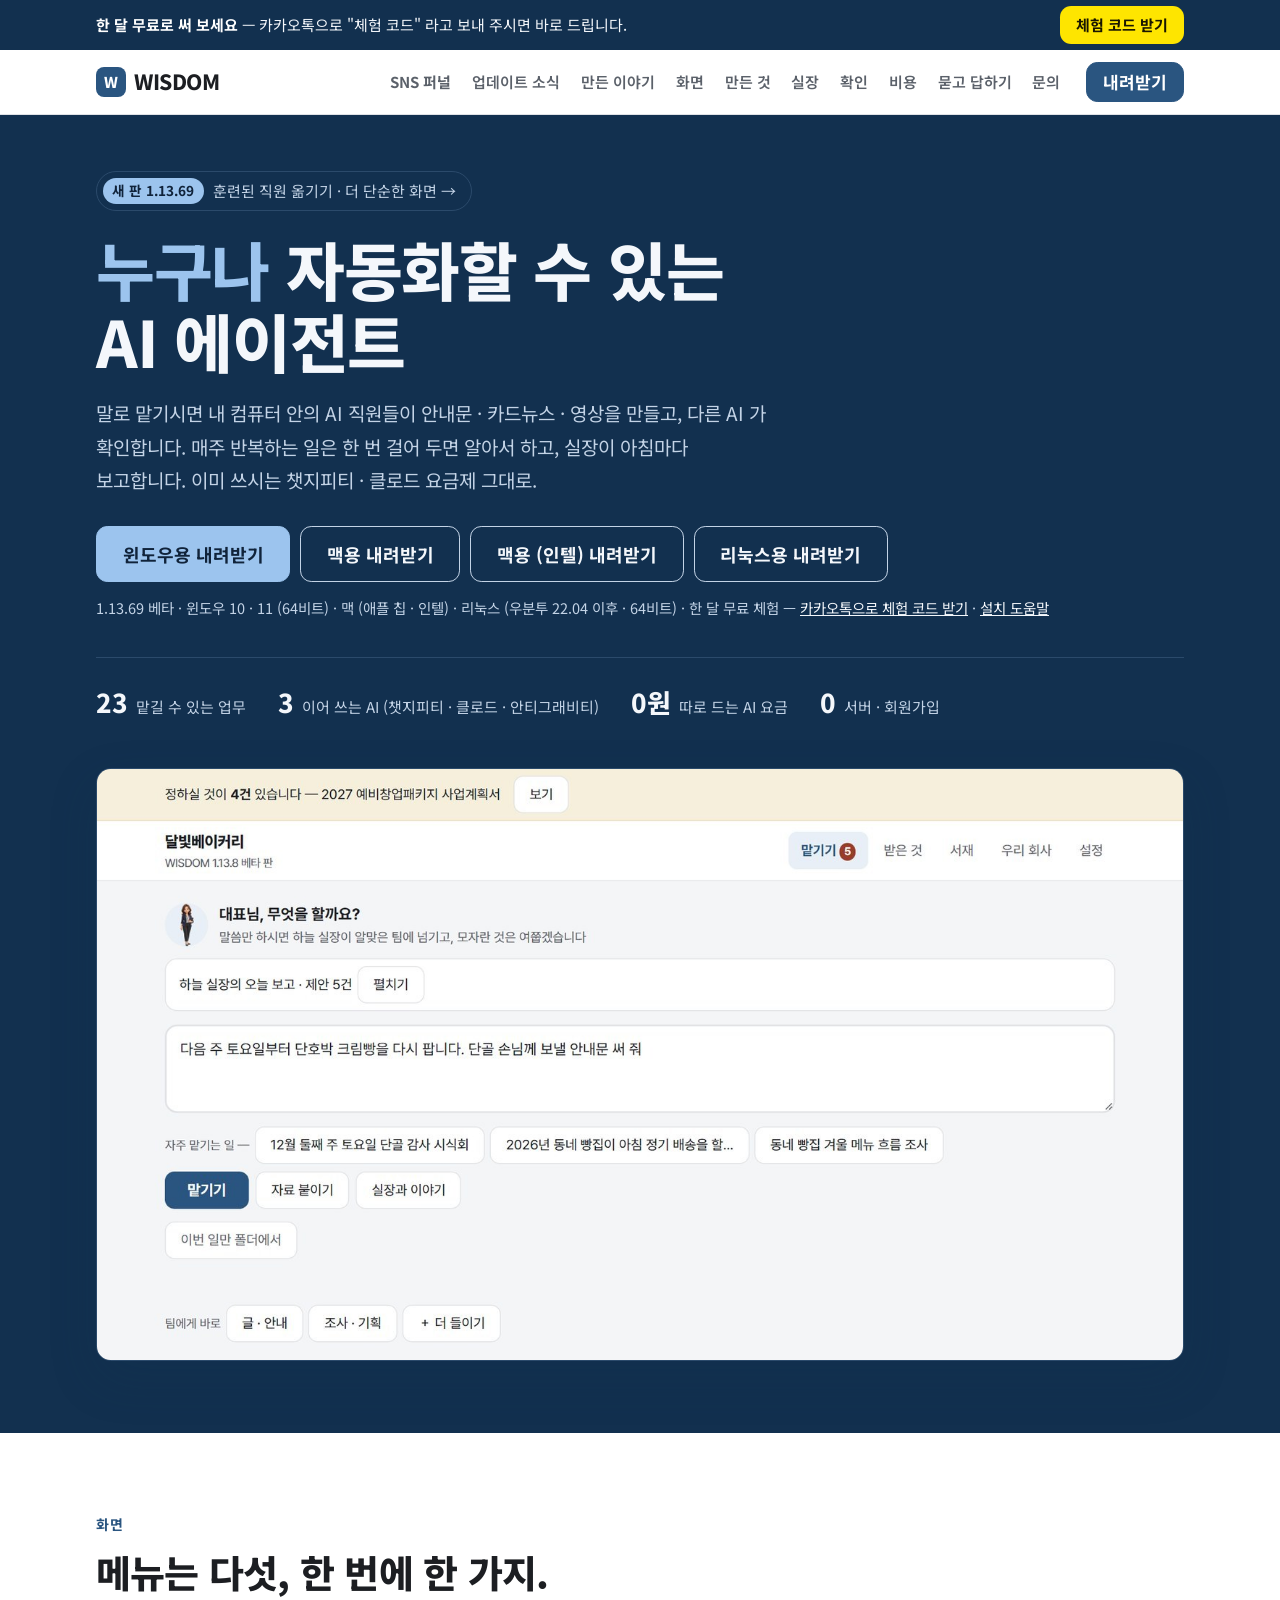
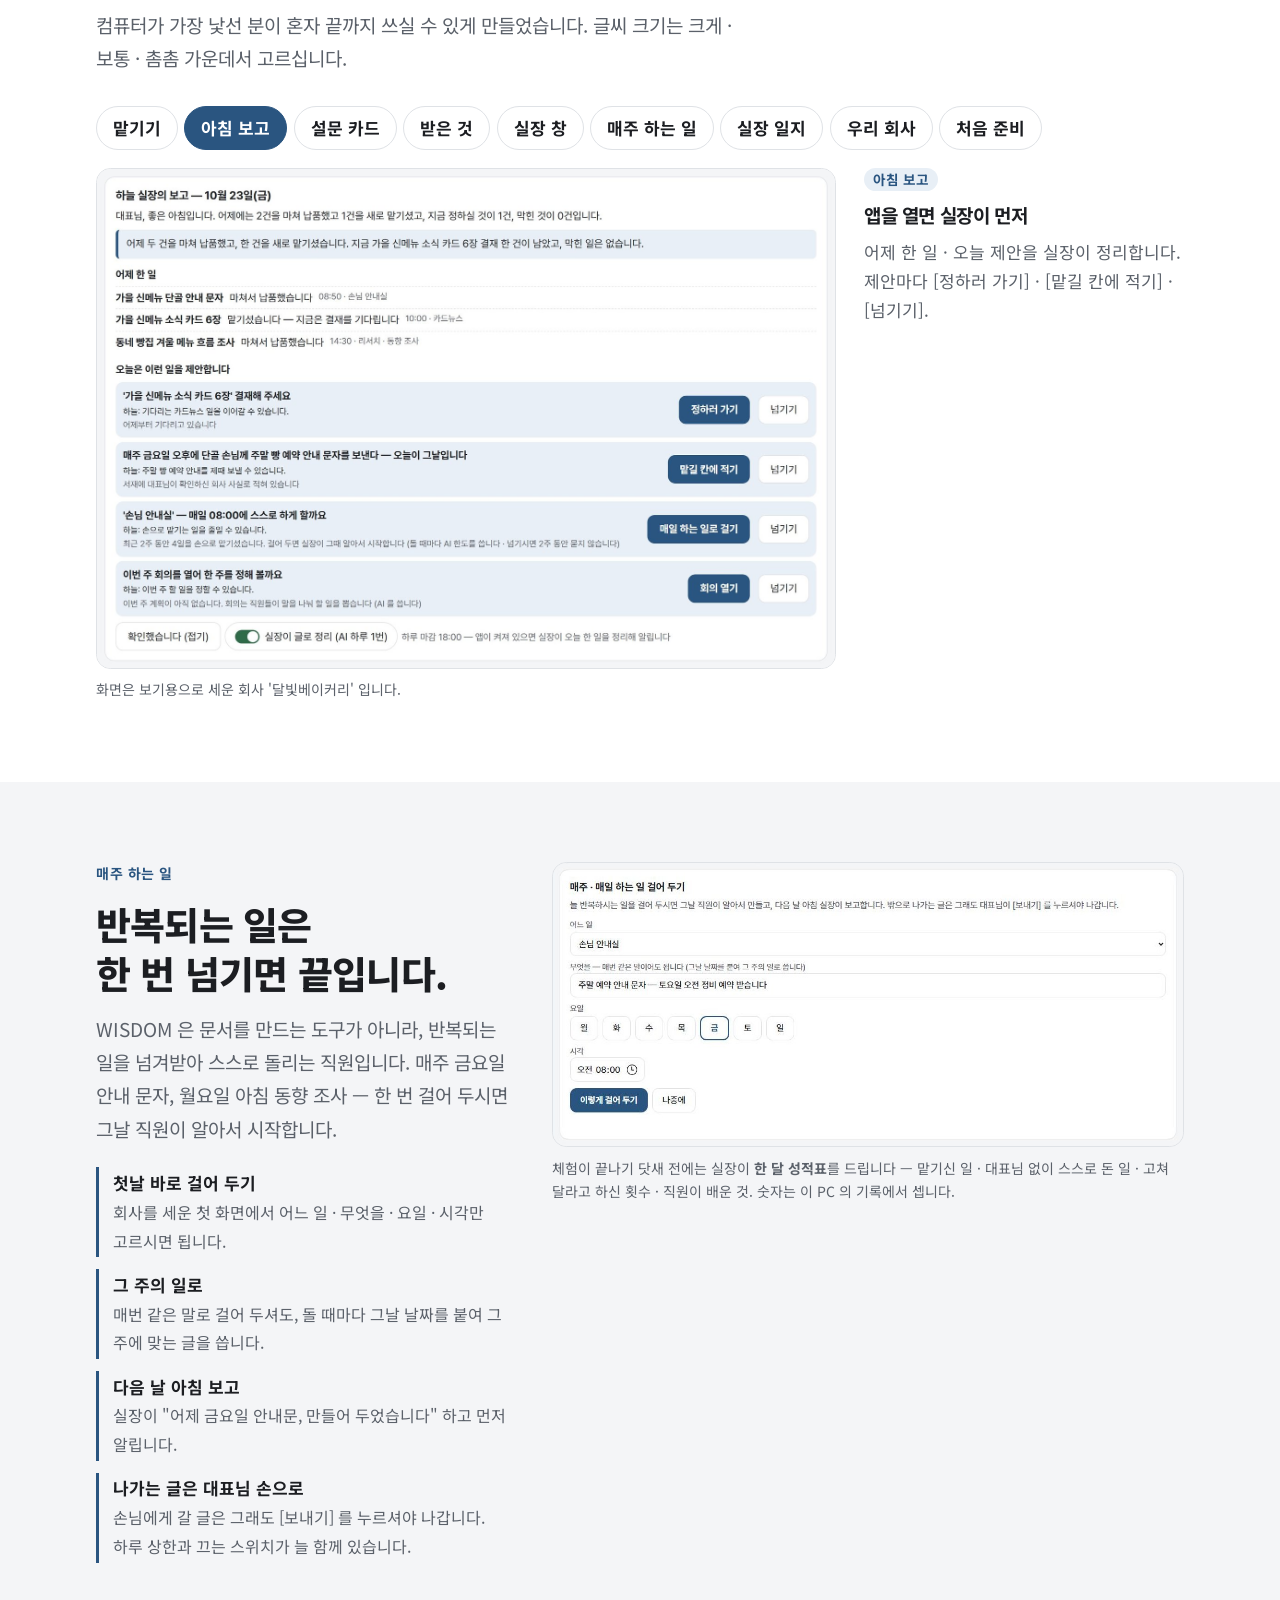
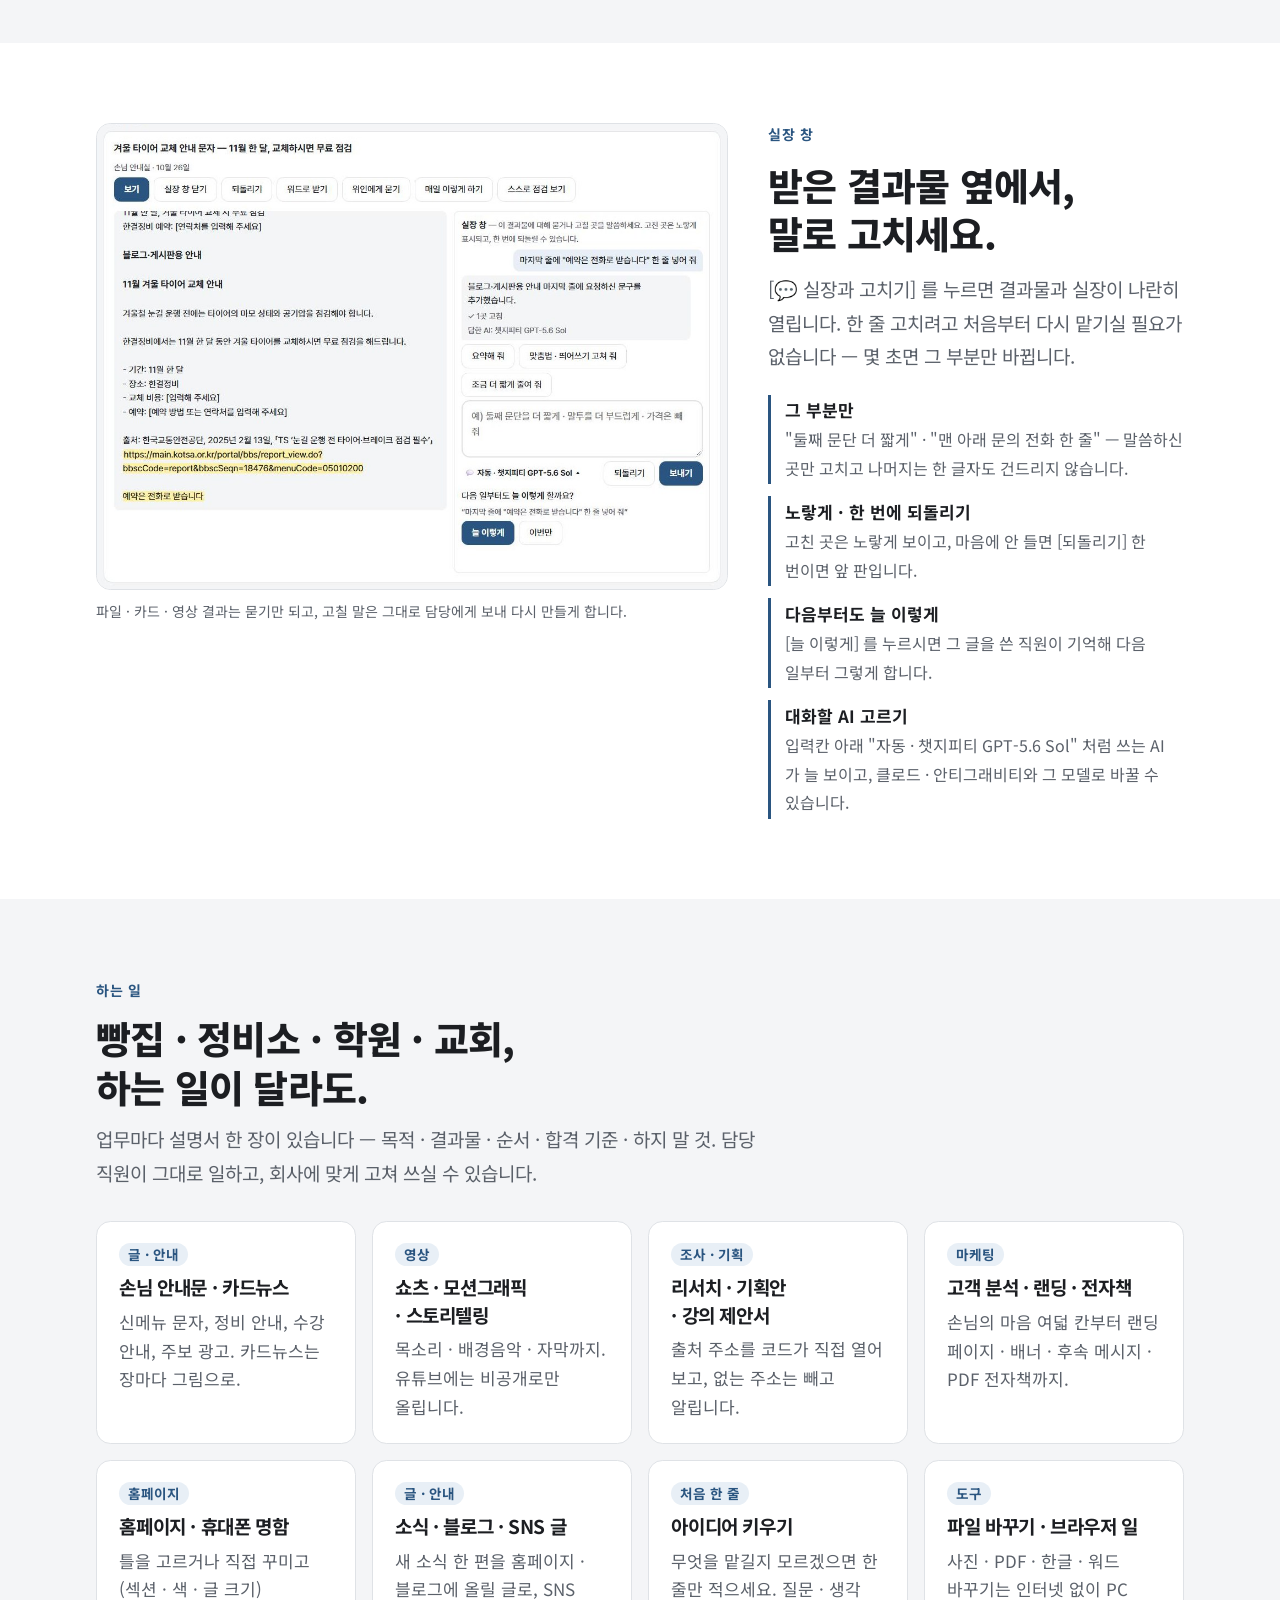
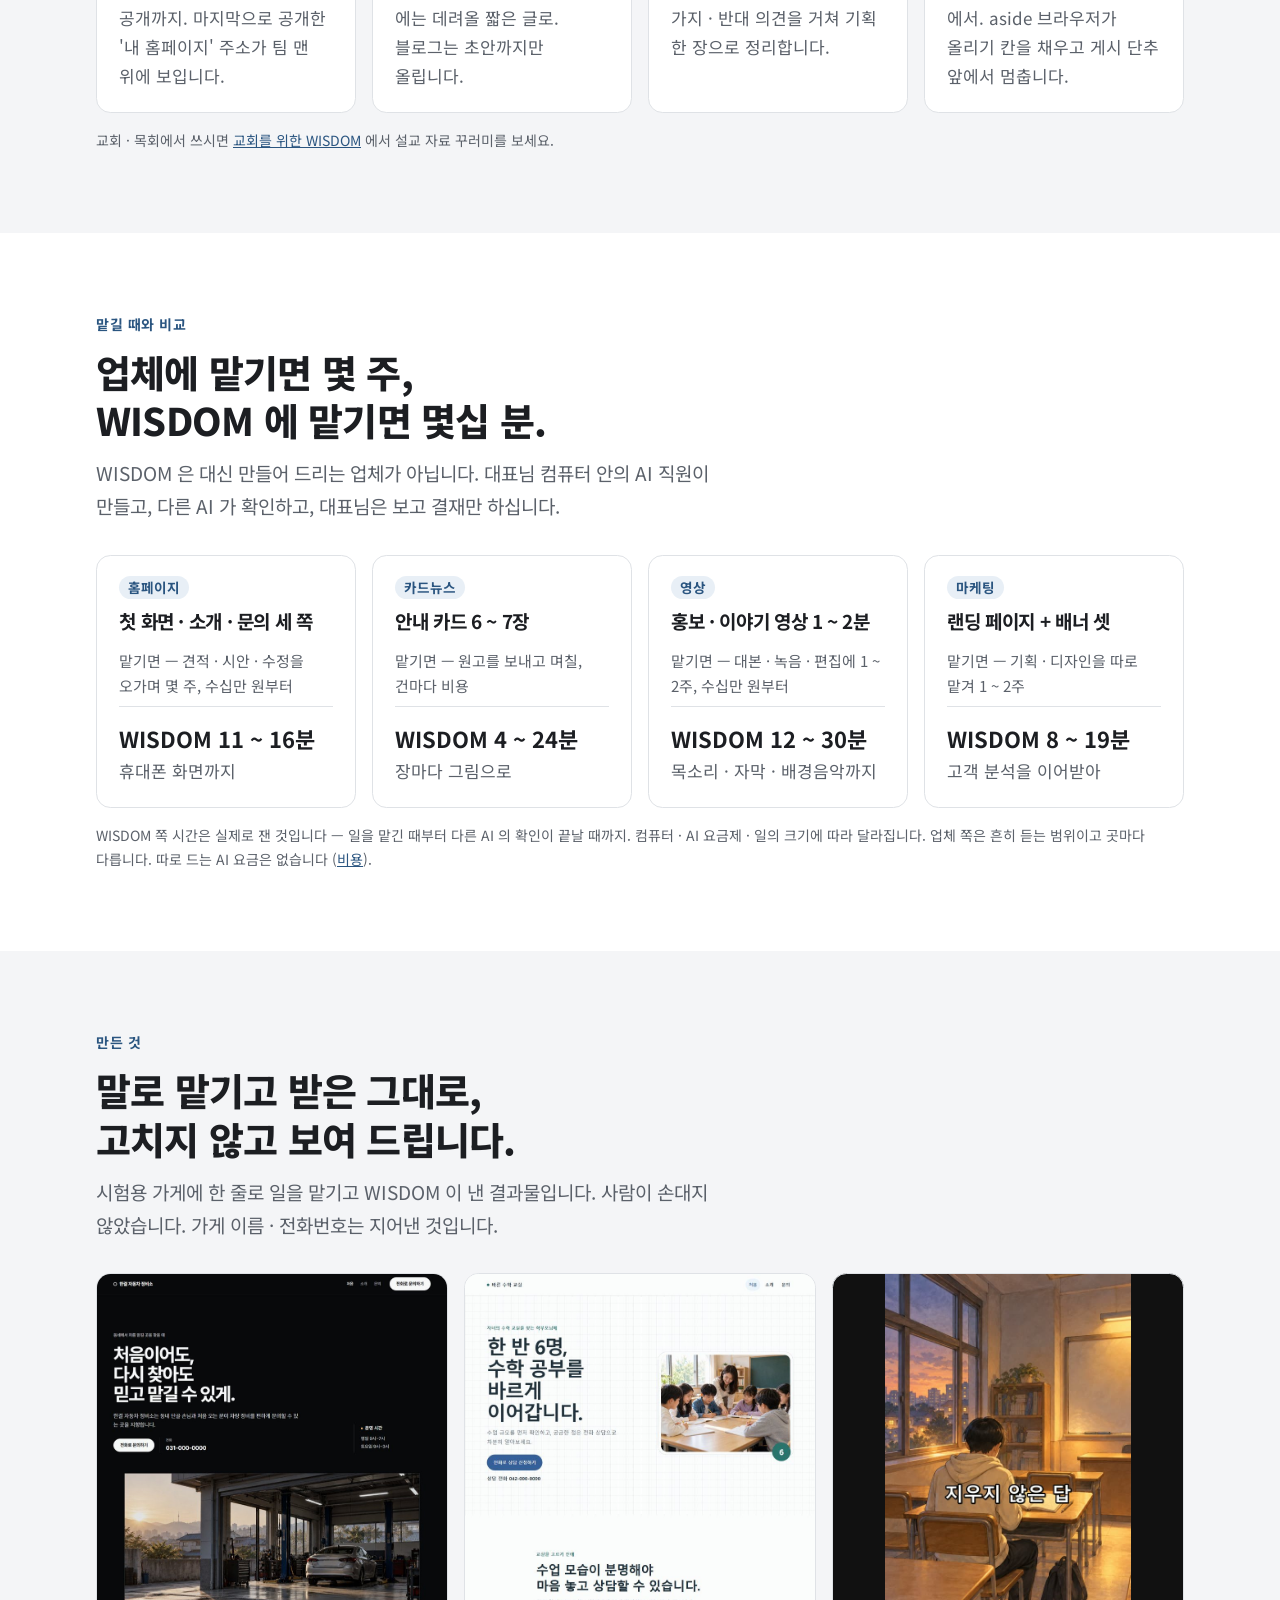
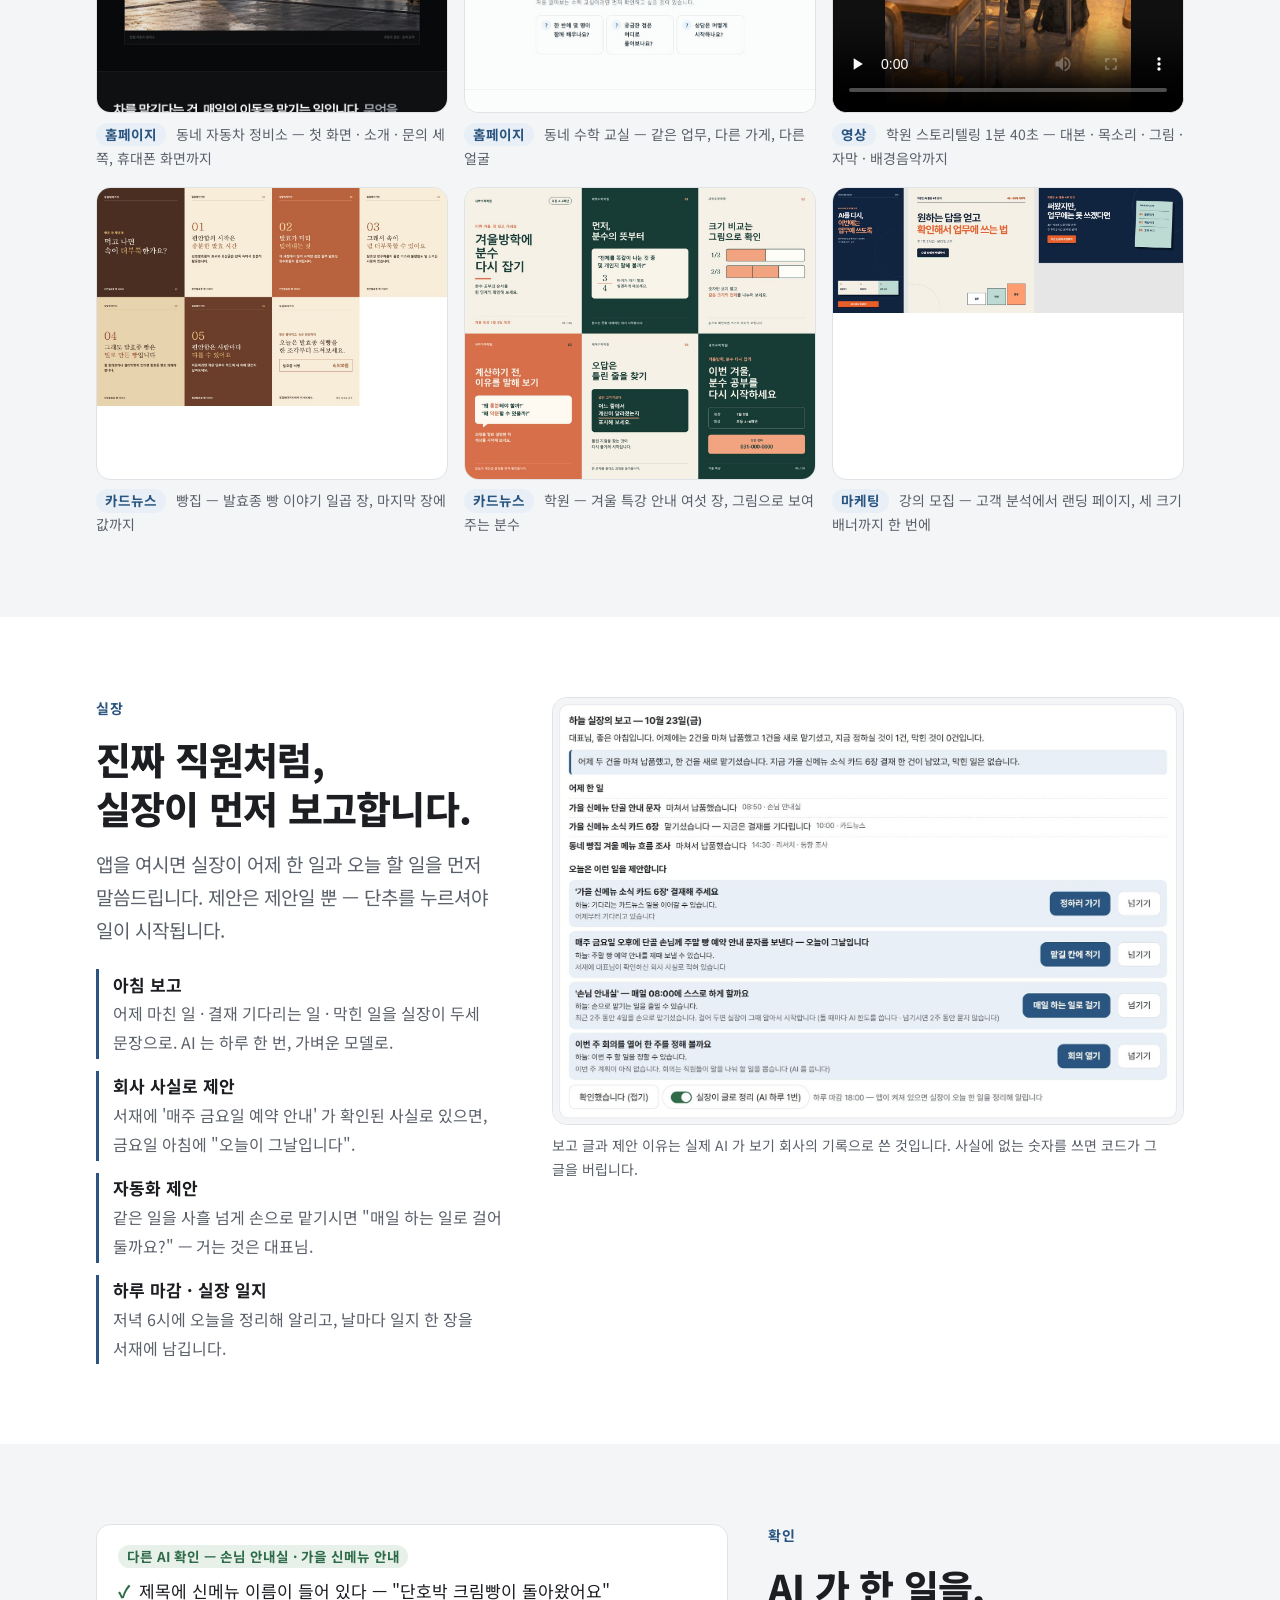
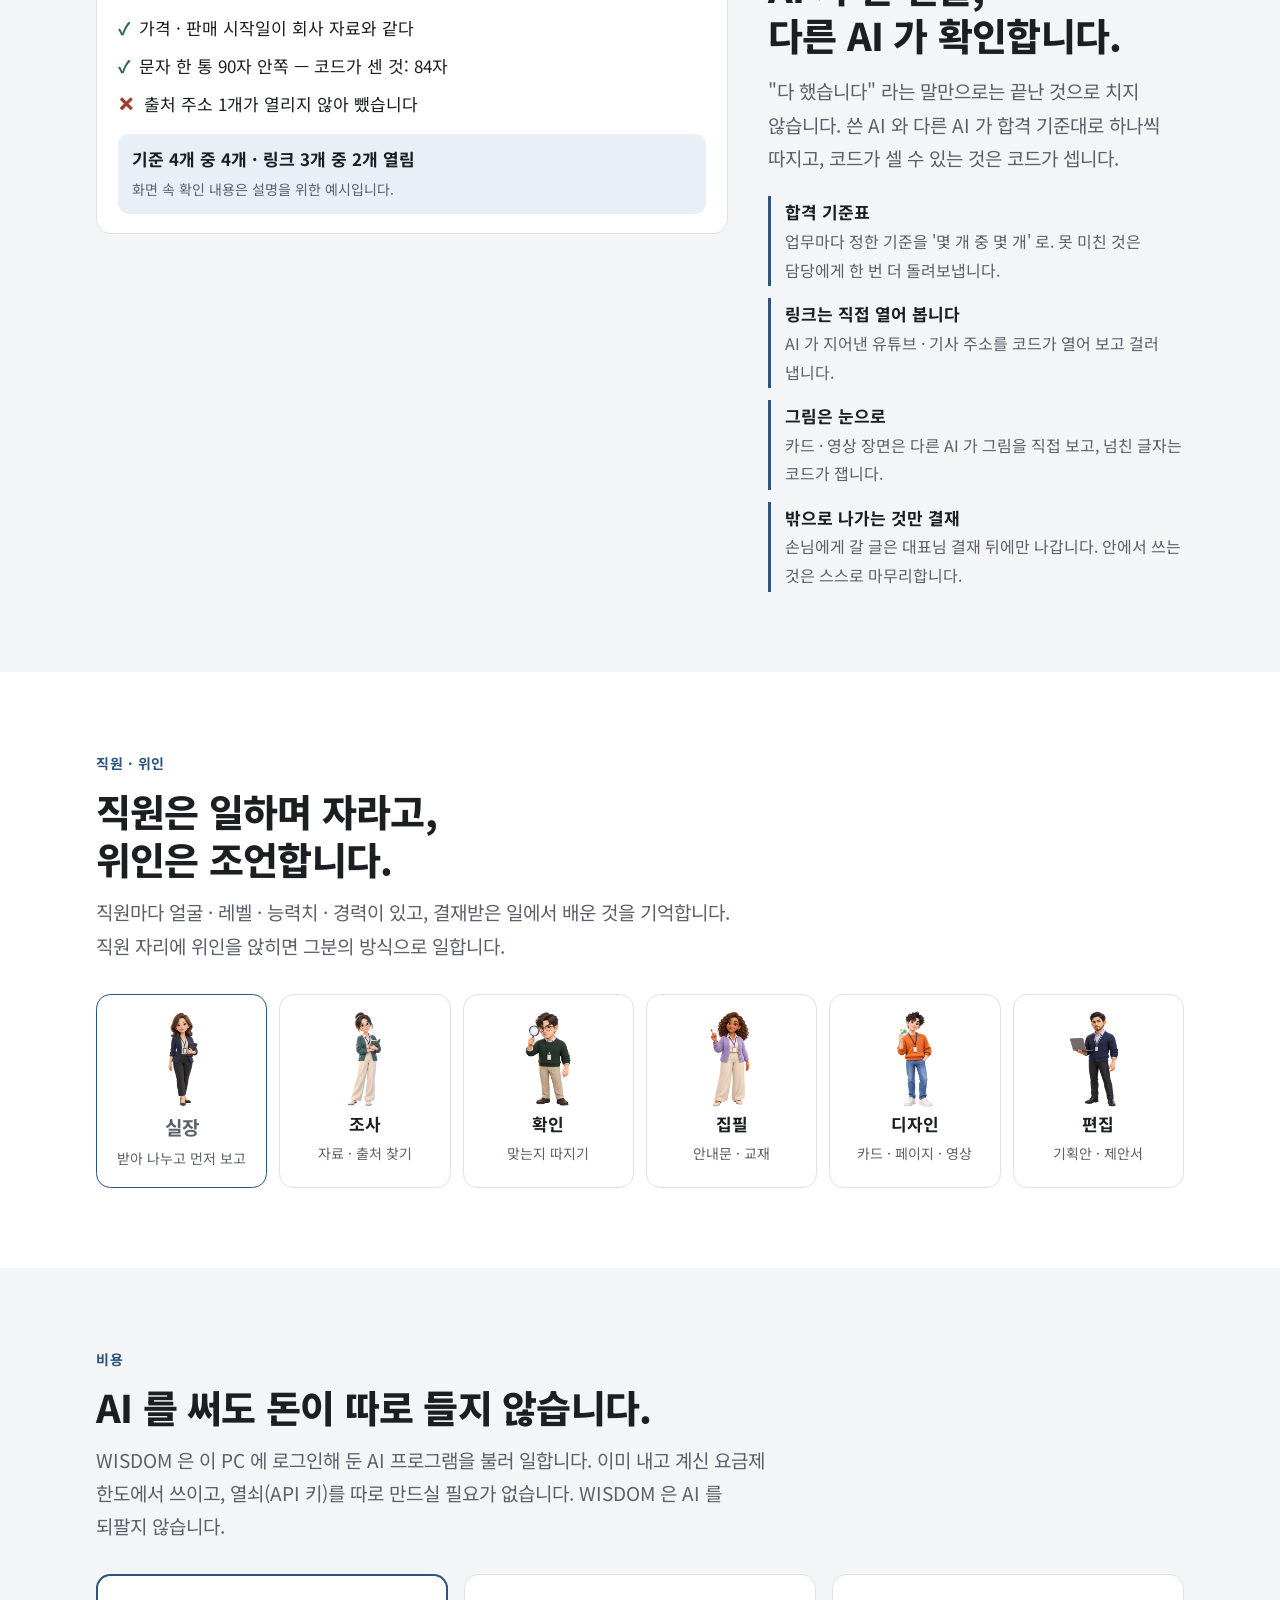
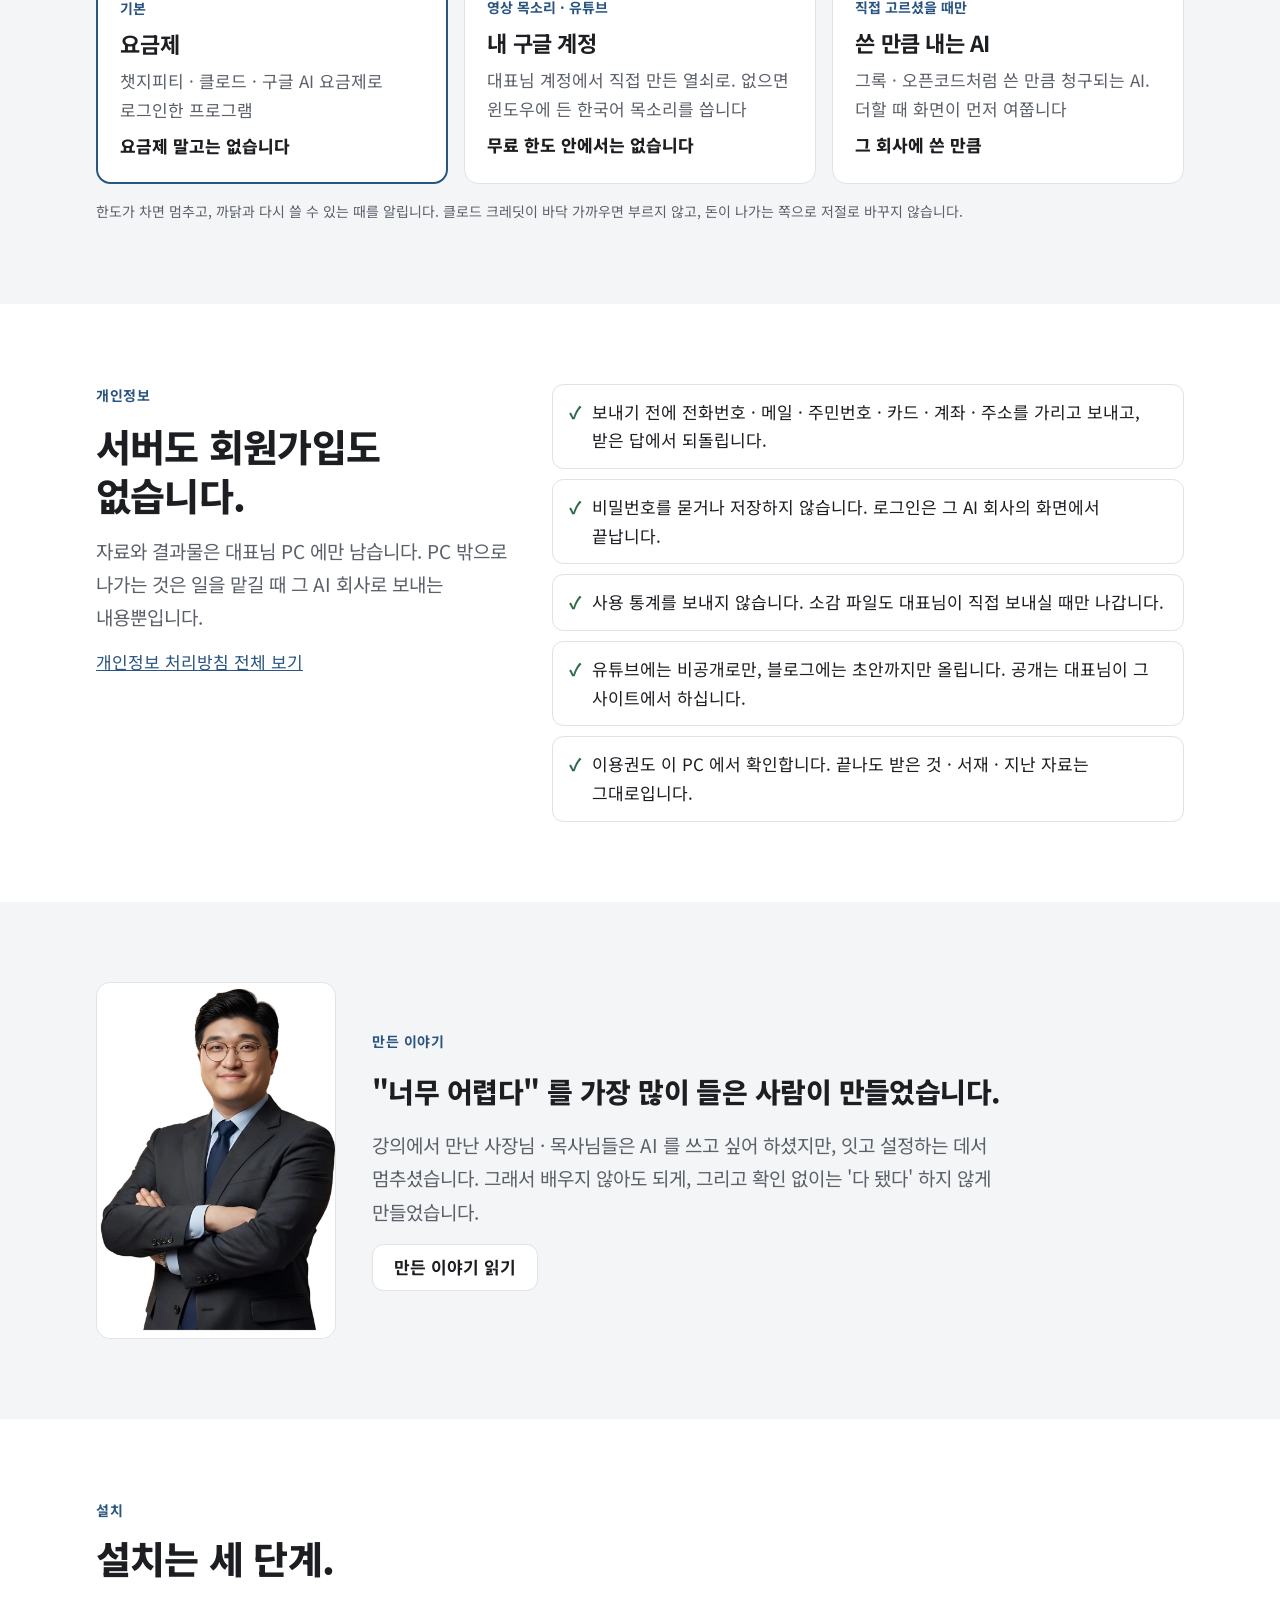
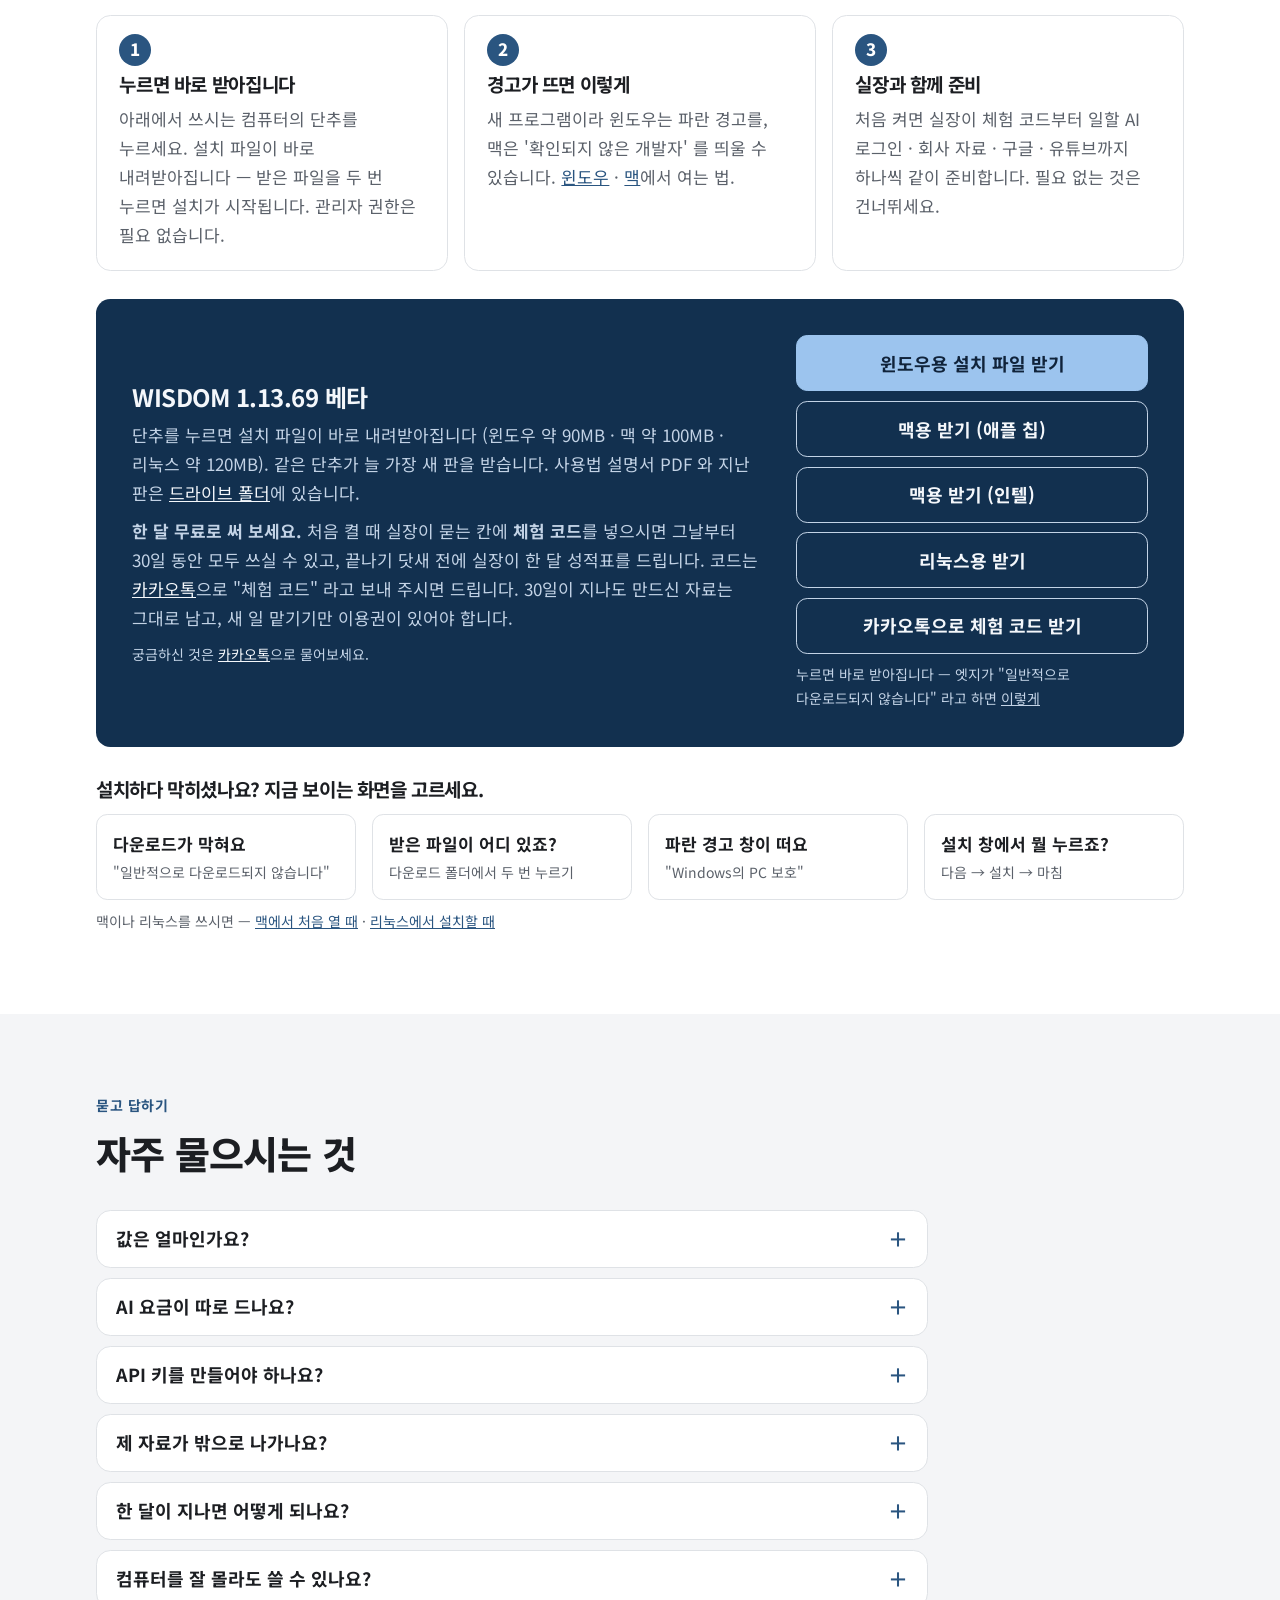
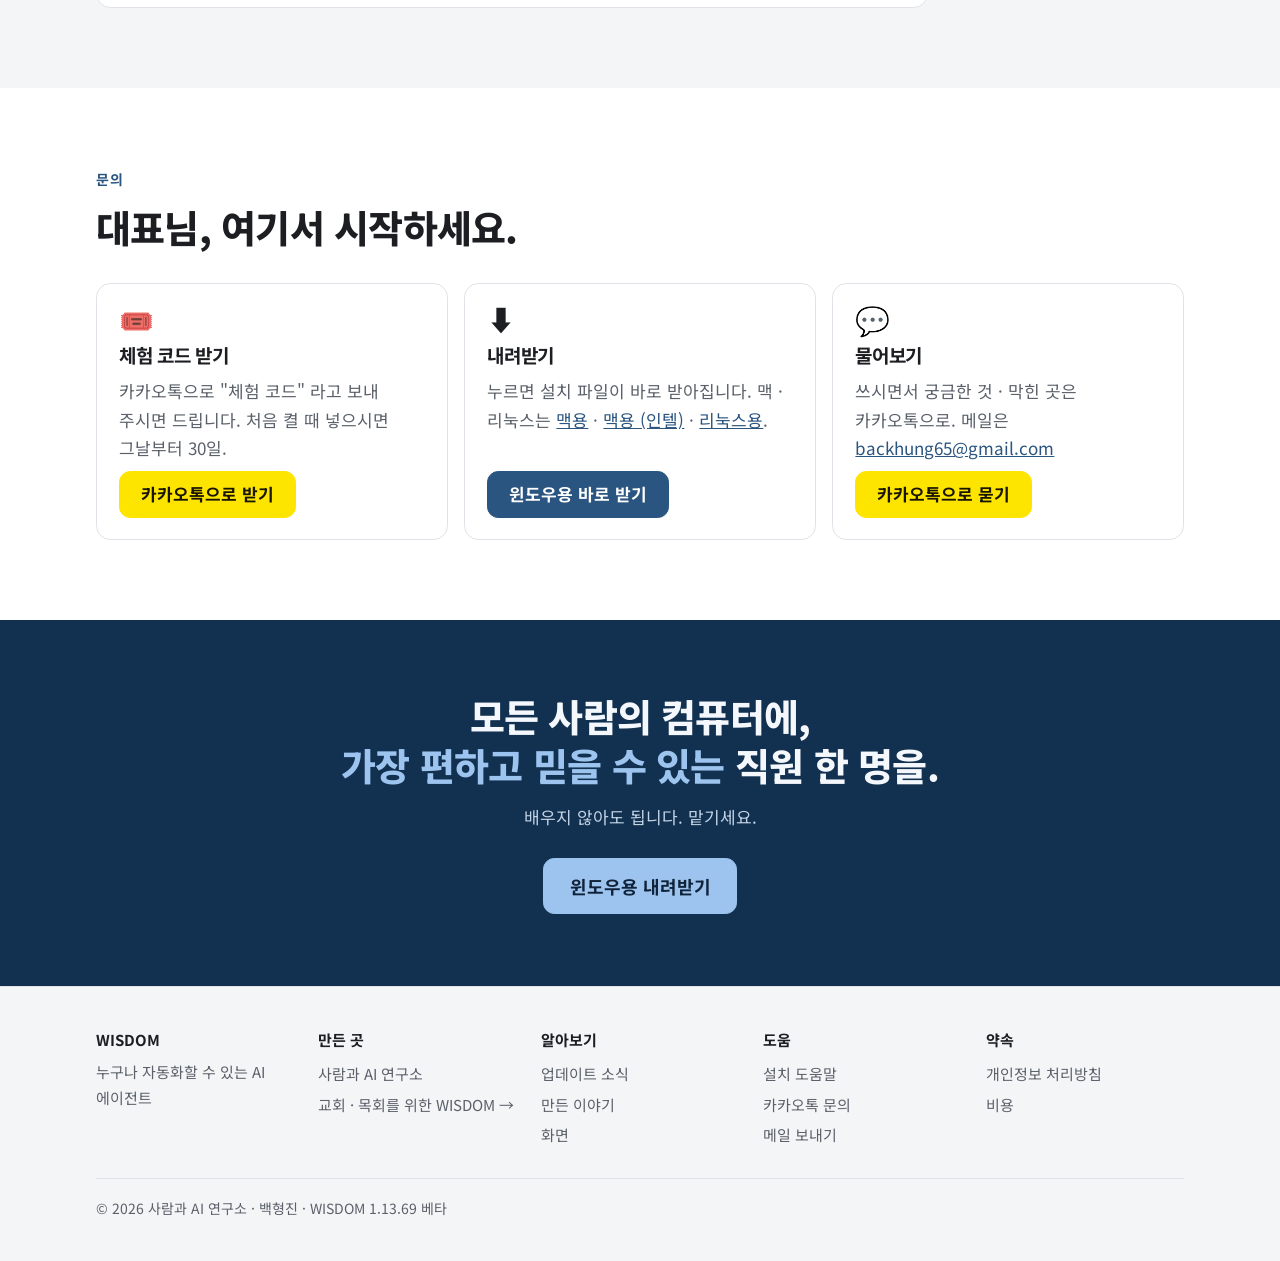
==== index.html @ d8925cd7 "1.13.69 (윈도우) — 훈련된 직원 옮기기 · 더 단순한 화면" ====
<!doctype html>
<html lang="ko">
<head>
<meta charset="utf-8">
<meta name="viewport" content="width=device-width, initial-scale=1">
<title>WISDOM — 누구나 자동화할 수 있는 AI 에이전트</title>
<meta name="description" content="말로 맡기면 내 컴퓨터 안의 AI 직원들이 안내문 · 카드뉴스 · 영상을 만들고, 다른 AI 가 확인하고, 실장이 아침마다 보고합니다. 이미 쓰시는 챗지피티 · 클로드 요금제 그대로.">
<meta property="og:title" content="WISDOM — 누구나 자동화할 수 있는 AI 에이전트">
<meta property="og:description" content="말로 맡기면 내 컴퓨터 안의 AI 직원들이 만들고, 확인하고, 아침마다 보고합니다.">
<meta property="og:image" content="img/hero.jpg">
<link rel="stylesheet" href="https://fonts.googleapis.com/css2?family=Noto+Sans+KR:wght@400;700;800&display=swap">
<link rel="stylesheet" href="site.css">
</head>
<body>
<a class="btn" href="#main" style="position:absolute;left:-999px">본문으로</a>
<div class="band"><div class="wrap">
  <span><b>한 달 무료로 써 보세요</b> — 카카오톡으로 "체험 코드" 라고 보내 주시면 바로 드립니다.</span>
  <a href="https://open.kakao.com/o/smi51Hqi" target="_blank" rel="noopener">체험 코드 받기</a>
</div></div>
<header class="top"><div class="wrap topin">
  <a class="logo" href="#top"><i>W</i>WISDOM</a>
  <nav class="nav" aria-label="주 메뉴">
    <a href="sns.html"><b>SNS 퍼널</b></a><a href="updates.html">업데이트 소식</a><a href="story.html">만든 이야기</a>
    <a href="#tour">화면</a><a href="#made">만든 것</a><a href="#chief">실장</a><a href="#check">확인</a><a href="#cost">비용</a><a href="#faq">묻고 답하기</a><a href="#contact">문의</a>
  </nav>
  <a class="btn solid" href="#download">내려받기</a>
</div></header>

<main id="main">
<section class="hero" id="top">
  <div class="wrap">
    <a class="pill" href="updates.html"><b>새 판 1.13.69</b> 훈련된 직원 옮기기 · 더 단순한 화면 →</a>
    <h1><em>누구나</em> 자동화할 수 있는<br>AI 에이전트</h1>
    <p class="lead">말로 맡기시면 내 컴퓨터 안의 AI 직원들이 안내문 · 카드뉴스 · 영상을 만들고, 다른 AI 가 확인합니다.
      매주 반복하는 일은 한 번 걸어 두면 알아서 하고, 실장이 아침마다 보고합니다. 이미 쓰시는 챗지피티 · 클로드 요금제 그대로.</p>
    <div class="row">
      <a class="btn solid big" href="https://drive.usercontent.google.com/download?id=1d7oSPId6u_Uf9_UKz-gIl1HQLFb8VxtD&export=download&confirm=t">윈도우용 내려받기</a>
      <a class="btn big" href="https://drive.usercontent.google.com/download?id=1N2-mMfaHMxg8HVjrvZX5VrRnIuP4RFy9&export=download&confirm=t">맥용 내려받기</a>
      <a class="btn big" href="https://drive.usercontent.google.com/download?id=1jWQ5K6unzf87TFseXKDonnCIFrvl4HJV&export=download&confirm=t">맥용 (인텔) 내려받기</a>
      <a class="btn big" href="https://drive.usercontent.google.com/download?id=1G4w0XSQneakXwANMDuXqgMqlIocNkkys&export=download&confirm=t">리눅스용 내려받기</a>
    </div>
    <p class="note">1.13.69 베타 · 윈도우 10 · 11 (64비트) · 맥 (애플 칩 · 인텔) · 리눅스 (우분투 22.04 이후 · 64비트) · 한 달 무료 체험 — <a href="https://open.kakao.com/o/smi51Hqi" target="_blank" rel="noopener">카카오톡으로 체험 코드 받기</a> · <a href="install.html">설치 도움말</a></p>
    <div class="facts" aria-label="WISDOM 한눈에">
      <div><b>23</b> 맡길 수 있는 업무</div>
      <div><b>3</b> 이어 쓰는 AI (챗지피티 · 클로드 · 안티그래비티)</div>
      <div><b>0원</b> 따로 드는 AI 요금</div>
      <div><b>0</b> 서버 · 회원가입</div>
    </div>
    <div class="hero-shot">
      <img src="img/hero.jpg" alt="WISDOM 맡기기 화면 — 한 칸에 말로 적고 [맡기기] 를 누른다" width="1500" height="816">
    </div>
  </div>
</section>

<section class="sec" id="tour">
  <div class="wrap">
    <div class="head"><p class="eyebrow">화면</p><h2>메뉴는 다섯, 한 번에 한 가지.</h2>
      <p class="lead">컴퓨터가 가장 낯선 분이 혼자 끝까지 쓰실 수 있게 만들었습니다. 글씨 크기는 크게 · 보통 · 촘촘 가운데서 고르십니다.</p></div>
    <div class="tabs" role="tablist" aria-label="화면 고르기" id="tabs"></div>
    <div class="tour">
      <img class="shot" id="tourImg" src="img/morning.jpg" alt="" width="1600" height="1081">
      <div class="say"><span class="tag" id="tourTag"></span><h3 id="tourTitle"></h3><p id="tourText"></p></div>
    </div>
    <p class="cap">화면은 보기용으로 세운 회사 '달빛베이커리' 입니다.</p>
  </div>
</section>

<section class="sec alt" id="weekly">
  <div class="wrap topic">
    <div class="txt">
      <p class="eyebrow">매주 하는 일</p>
      <h2>반복되는 일은<br>한 번 넘기면 끝입니다.</h2>
      <p class="lead">WISDOM 은 문서를 만드는 도구가 아니라, 반복되는 일을 넘겨받아 스스로 돌리는 직원입니다. 매주 금요일 안내 문자, 월요일 아침 동향 조사 — 한 번 걸어 두시면 그날 직원이 알아서 시작합니다.</p>
      <div class="points">
        <div><b>첫날 바로 걸어 두기</b><span>회사를 세운 첫 화면에서 어느 일 · 무엇을 · 요일 · 시각만 고르시면 됩니다.</span></div>
        <div><b>그 주의 일로</b><span>매번 같은 말로 걸어 두셔도, 돌 때마다 그날 날짜를 붙여 그 주에 맞는 글을 씁니다.</span></div>
        <div><b>다음 날 아침 보고</b><span>실장이 "어제 금요일 안내문, 만들어 두었습니다" 하고 먼저 알립니다.</span></div>
        <div><b>나가는 글은 대표님 손으로</b><span>손님에게 갈 글은 그래도 [보내기] 를 누르셔야 나갑니다. 하루 상한과 끄는 스위치가 늘 함께 있습니다.</span></div>
      </div>
    </div>
    <div><img class="shot" src="img/weekly.jpg" alt="매주 하는 일 걸어 두기 — 어느 일 · 무엇을 · 요일 · 시각" width="1144" height="514">
      <p class="cap">체험이 끝나기 닷새 전에는 실장이 <b>한 달 성적표</b>를 드립니다 — 맡기신 일 · 대표님 없이 스스로 돈 일 · 고쳐 달라고 하신 횟수 · 직원이 배운 것. 숫자는 이 PC 의 기록에서 셉니다.</p></div>
  </div>
</section>

<section class="sec" id="talk">
  <div class="wrap topic flip">
    <div class="txt">
      <p class="eyebrow">실장 창</p>
      <h2>받은 결과물 옆에서,<br>말로 고치세요.</h2>
      <p class="lead">[💬 실장과 고치기] 를 누르면 결과물과 실장이 나란히 열립니다. 한 줄 고치려고 처음부터 다시 맡기실 필요가 없습니다 — 몇 초면 그 부분만 바뀝니다.</p>
      <div class="points">
        <div><b>그 부분만</b><span>"둘째 문단 더 짧게" · "맨 아래 문의 전화 한 줄" — 말씀하신 곳만 고치고 나머지는 한 글자도 건드리지 않습니다.</span></div>
        <div><b>노랗게 · 한 번에 되돌리기</b><span>고친 곳은 노랗게 보이고, 마음에 안 들면 [되돌리기] 한 번이면 앞 판입니다.</span></div>
        <div><b>다음부터도 늘 이렇게</b><span>[늘 이렇게] 를 누르시면 그 글을 쓴 직원이 기억해 다음 일부터 그렇게 합니다.</span></div>
        <div><b>대화할 AI 고르기</b><span>입력칸 아래 "자동 · 챗지피티 GPT-5.6 Sol" 처럼 쓰는 AI 가 늘 보이고, 클로드 · 안티그래비티와 그 모델로 바꿀 수 있습니다.</span></div>
      </div>
    </div>
    <div><img class="shot" src="img/talk.jpg" alt="실장 창 — 왼쪽은 결과물, 오른쪽은 실장과의 대화. 고친 곳이 노랗게 표시된다" width="1144" height="845">
      <p class="cap">파일 · 카드 · 영상 결과는 묻기만 되고, 고칠 말은 그대로 담당에게 보내 다시 만들게 합니다.</p></div>
  </div>
</section>

<section class="sec alt" id="work">
  <div class="wrap">
    <div class="head"><p class="eyebrow">하는 일</p><h2>빵집 · 정비소 · 학원 · 교회,<br>하는 일이 달라도.</h2>
      <p class="lead">업무마다 설명서 한 장이 있습니다 — 목적 · 결과물 · 순서 · 합격 기준 · 하지 말 것. 담당 직원이 그대로 일하고, 회사에 맞게 고쳐 쓰실 수 있습니다.</p></div>
    <div class="grid g4">
      <div class="card"><span class="tag">글 · 안내</span><h3>손님 안내문 · 카드뉴스</h3><p>신메뉴 문자, 정비 안내, 수강 안내, 주보 광고. 카드뉴스는 장마다 그림으로.</p></div>
      <div class="card"><span class="tag">영상</span><h3>쇼츠 · 모션그래픽 · 스토리텔링</h3><p>목소리 · 배경음악 · 자막까지. 유튜브에는 비공개로만 올립니다.</p></div>
      <div class="card"><span class="tag">조사 · 기획</span><h3>리서치 · 기획안 · 강의 제안서</h3><p>출처 주소를 코드가 직접 열어 보고, 없는 주소는 빼고 알립니다.</p></div>
      <div class="card"><span class="tag">마케팅</span><h3>고객 분석 · 랜딩 · 전자책</h3><p>손님의 마음 여덟 칸부터 랜딩 페이지 · 배너 · 후속 메시지 · PDF 전자책까지.</p></div>
    </div>
    <div class="grid g4" style="margin-top:16px">
      <div class="card"><span class="tag">홈페이지</span><h3>홈페이지 · 휴대폰 명함</h3><p>틀을 고르거나 직접 꾸미고(섹션 · 색 · 글 크기) 공개까지. 마지막으로 공개한 '내 홈페이지' 주소가 팀 맨 위에 보입니다.</p></div>
      <div class="card"><span class="tag">글 · 안내</span><h3>소식 · 블로그 · SNS 글</h3><p>새 소식 한 편을 홈페이지 · 블로그에 올릴 글로, SNS 에는 데려올 짧은 글로. 블로그는 초안까지만 올립니다.</p></div>
      <div class="card"><span class="tag">처음 한 줄</span><h3>아이디어 키우기</h3><p>무엇을 맡길지 모르겠으면 한 줄만 적으세요. 질문 · 생각 가지 · 반대 의견을 거쳐 기획 한 장으로 정리합니다.</p></div>
      <div class="card"><span class="tag">도구</span><h3>파일 바꾸기 · 브라우저 일</h3><p>사진 · PDF · 한글 · 워드 바꾸기는 인터넷 없이 PC 에서. aside 브라우저가 올리기 칸을 채우고 게시 단추 앞에서 멈춥니다.</p></div>
    </div>
    <p class="cap" style="margin-top:16px">교회 · 목회에서 쓰시면 <a href="church/">교회를 위한 WISDOM</a> 에서 설교 자료 꾸러미를 보세요.</p>
  </div>
</section>

<section class="sec" id="vs">
  <div class="wrap">
    <div class="head"><p class="eyebrow">맡길 때와 비교</p><h2>업체에 맡기면 몇 주,<br>WISDOM 에 맡기면 몇십 분.</h2>
      <p class="lead">WISDOM 은 대신 만들어 드리는 업체가 아닙니다. 대표님 컴퓨터 안의 AI 직원이 만들고, 다른 AI 가 확인하고, 대표님은 보고 결재만 하십니다.</p></div>
    <div class="grid g4 vs">
      <div class="card"><span class="tag">홈페이지</span><h3>첫 화면 · 소개 · 문의 세 쪽</h3><p class="was">맡기면 — 견적 · 시안 · 수정을 오가며 몇 주, 수십만 원부터</p><p class="now"><b>WISDOM 11 ~ 16분</b>휴대폰 화면까지</p></div>
      <div class="card"><span class="tag">카드뉴스</span><h3>안내 카드 6 ~ 7장</h3><p class="was">맡기면 — 원고를 보내고 며칠, 건마다 비용</p><p class="now"><b>WISDOM 4 ~ 24분</b>장마다 그림으로</p></div>
      <div class="card"><span class="tag">영상</span><h3>홍보 · 이야기 영상 1 ~ 2분</h3><p class="was">맡기면 — 대본 · 녹음 · 편집에 1 ~ 2주, 수십만 원부터</p><p class="now"><b>WISDOM 12 ~ 30분</b>목소리 · 자막 · 배경음악까지</p></div>
      <div class="card"><span class="tag">마케팅</span><h3>랜딩 페이지 + 배너 셋</h3><p class="was">맡기면 — 기획 · 디자인을 따로 맡겨 1 ~ 2주</p><p class="now"><b>WISDOM 8 ~ 19분</b>고객 분석을 이어받아</p></div>
    </div>
    <p class="cap" style="margin-top:16px">WISDOM 쪽 시간은 실제로 잰 것입니다 — 일을 맡긴 때부터 다른 AI 의 확인이 끝날 때까지. 컴퓨터 · AI 요금제 · 일의 크기에 따라 달라집니다. 업체 쪽은 흔히 듣는 범위이고 곳마다 다릅니다. 따로 드는 AI 요금은 없습니다 (<a href="#cost">비용</a>).</p>
  </div>
</section>

<section class="sec alt" id="made">
  <div class="wrap">
    <div class="head"><p class="eyebrow">만든 것</p><h2>말로 맡기고 받은 그대로,<br>고치지 않고 보여 드립니다.</h2>
      <p class="lead">시험용 가게에 한 줄로 일을 맡기고 WISDOM 이 낸 결과물입니다. 사람이 손대지 않았습니다. 가게 이름 · 전화번호는 지어낸 것입니다.</p></div>
    <div class="grid made">
      <figure><img class="shot" src="img/made/garage_site.jpg" width="853" height="1066" loading="lazy" alt="정비소 홈페이지 첫 화면 — 처음이어도, 다시 찾아도 믿고 맡길 수 있게"><figcaption class="cap"><span class="tag">홈페이지</span> 동네 자동차 정비소 — 첫 화면 · 소개 · 문의 세 쪽, 휴대폰 화면까지</figcaption></figure>
      <figure><img class="shot" src="img/made/math_site.jpg" width="853" height="1066" loading="lazy" alt="수학 교실 홈페이지 첫 화면 — 한 반 6명, 수학 공부를 바르게 이어갑니다"><figcaption class="cap"><span class="tag">홈페이지</span> 동네 수학 교실 — 같은 업무, 다른 가게, 다른 얼굴</figcaption></figure>
      <figure class="vid"><video class="shot" src="img/made/math_story.mp4" poster="img/made/math_story.jpg" width="540" height="960" controls playsinline preload="none"></video><figcaption class="cap"><span class="tag">영상</span> 학원 스토리텔링 1분 40초 — 대본 · 목소리 · 그림 · 자막 · 배경음악까지</figcaption></figure>
      <figure><img class="shot wide" src="img/made/bakery_cards.jpg" width="1200" height="750" loading="lazy" alt="빵집 카드뉴스 일곱 장 — 먹고 나면 속이 더부룩한가요?"><figcaption class="cap"><span class="tag">카드뉴스</span> 빵집 — 발효종 빵 이야기 일곱 장, 마지막 장에 값까지</figcaption></figure>
      <figure><img class="shot wide" src="img/made/math_cards.jpg" width="1200" height="1000" loading="lazy" alt="학원 카드뉴스 여섯 장 — 겨울방학에 분수 다시 잡기"><figcaption class="cap"><span class="tag">카드뉴스</span> 학원 — 겨울 특강 안내 여섯 장, 그림으로 보여 주는 분수</figcaption></figure>
      <figure><img class="shot wide" src="img/made/lecture_banners.jpg" width="1200" height="431" loading="lazy" alt="강의 광고 배너 세 크기 — 세로 · 정사각 · 가로"><figcaption class="cap"><span class="tag">마케팅</span> 강의 모집 — 고객 분석에서 랜딩 페이지, 세 크기 배너까지 한 번에</figcaption></figure>
    </div>
  </div>
</section>

<section class="sec" id="chief">
  <div class="wrap topic">
    <div class="txt">
      <p class="eyebrow">실장</p>
      <h2>진짜 직원처럼,<br>실장이 먼저 보고합니다.</h2>
      <p class="lead">앱을 여시면 실장이 어제 한 일과 오늘 할 일을 먼저 말씀드립니다. 제안은 제안일 뿐 — 단추를 누르셔야 일이 시작됩니다.</p>
      <div class="points">
        <div><b>아침 보고</b><span>어제 마친 일 · 결재 기다리는 일 · 막힌 일을 실장이 두세 문장으로. AI 는 하루 한 번, 가벼운 모델로.</span></div>
        <div><b>회사 사실로 제안</b><span>서재에 '매주 금요일 예약 안내' 가 확인된 사실로 있으면, 금요일 아침에 "오늘이 그날입니다".</span></div>
        <div><b>자동화 제안</b><span>같은 일을 사흘 넘게 손으로 맡기시면 "매일 하는 일로 걸어 둘까요?" — 거는 것은 대표님.</span></div>
        <div><b>하루 마감 · 실장 일지</b><span>저녁 6시에 오늘을 정리해 알리고, 날마다 일지 한 장을 서재에 남깁니다.</span></div>
      </div>
    </div>
    <div><img class="shot" src="img/morning.jpg" alt="실장의 아침 보고 — 어제 한 일과 오늘 제안, 제안마다 실장이 붙인 이유" width="1600" height="1081">
      <p class="cap">보고 글과 제안 이유는 실제 AI 가 보기 회사의 기록으로 쓴 것입니다. 사실에 없는 숫자를 쓰면 코드가 그 글을 버립니다.</p></div>
  </div>
</section>

<section class="sec alt" id="check">
  <div class="wrap topic flip">
    <div class="txt">
      <p class="eyebrow">확인</p>
      <h2>AI 가 한 일을,<br>다른 AI 가 확인합니다.</h2>
      <p class="lead">"다 했습니다" 라는 말만으로는 끝난 것으로 치지 않습니다. 쓴 AI 와 다른 AI 가 합격 기준대로 하나씩 따지고, 코드가 셀 수 있는 것은 코드가 셉니다.</p>
      <div class="points">
        <div><b>합격 기준표</b><span>업무마다 정한 기준을 '몇 개 중 몇 개' 로. 못 미친 것은 담당에게 한 번 더 돌려보냅니다.</span></div>
        <div><b>링크는 직접 열어 봅니다</b><span>AI 가 지어낸 유튜브 · 기사 주소를 코드가 열어 보고 걸러 냅니다.</span></div>
        <div><b>그림은 눈으로</b><span>카드 · 영상 장면은 다른 AI 가 그림을 직접 보고, 넘친 글자는 코드가 잽니다.</span></div>
        <div><b>밖으로 나가는 것만 결재</b><span>손님에게 갈 글은 대표님 결재 뒤에만 나갑니다. 안에서 쓰는 것은 스스로 마무리합니다.</span></div>
      </div>
    </div>
    <div class="check" aria-label="확인하는 AI 의 보고 보기">
      <span class="tag good">다른 AI 확인 — 손님 안내실 · 가을 신메뉴 안내</span>
      <div class="ln"><span class="ok">✓</span><span>제목에 신메뉴 이름이 들어 있다 — "단호박 크림빵이 돌아왔어요"</span></div>
      <div class="ln"><span class="ok">✓</span><span>가격 · 판매 시작일이 회사 자료와 같다</span></div>
      <div class="ln"><span class="ok">✓</span><span>문자 한 통 90자 안쪽 — 코드가 센 것: 84자</span></div>
      <div class="ln"><span class="no">✕</span><span>출처 주소 1개가 열리지 않아 뺐습니다</span></div>
      <div class="sum"><b>기준 4개 중 4개 · 링크 3개 중 2개 열림</b><br><span class="small muted">화면 속 확인 내용은 설명을 위한 예시입니다.</span></div>
    </div>
  </div>
</section>

<section class="sec" id="team">
  <div class="wrap">
    <div class="head"><p class="eyebrow">직원 · 위인</p><h2>직원은 일하며 자라고,<br>위인은 조언합니다.</h2>
      <p class="lead">직원마다 얼굴 · 레벨 · 능력치 · 경력이 있고, 결재받은 일에서 배운 것을 기억합니다. 직원 자리에 위인을 앉히면 그분의 방식으로 일합니다.</p></div>
    <div class="people">
      <div class="person lead"><img src="img/char/haneul.png" alt="" width="96" height="96"><b>실장</b><span>받아 나누고 먼저 보고</span></div>
      <div class="person"><img src="img/char/yujin.png" alt="" width="96" height="96"><b>조사</b><span>자료 · 출처 찾기</span></div>
      <div class="person"><img src="img/char/doyun.png" alt="" width="96" height="96"><b>확인</b><span>맞는지 따지기</span></div>
      <div class="person"><img src="img/char/seoyeon.png" alt="" width="96" height="96"><b>집필</b><span>안내문 · 교재</span></div>
      <div class="person"><img src="img/char/minseo.png" alt="" width="96" height="96"><b>디자인</b><span>카드 · 페이지 · 영상</span></div>
      <div class="person"><img src="img/char/jun.png" alt="" width="96" height="96"><b>편집</b><span>기획안 · 제안서</span></div>
    </div>
  </div>
</section>

<section class="sec alt" id="cost">
  <div class="wrap">
    <div class="head"><p class="eyebrow">비용</p><h2>AI 를 써도 돈이 따로 들지 않습니다.</h2>
      <p class="lead">WISDOM 은 이 PC 에 로그인해 둔 AI 프로그램을 불러 일합니다. 이미 내고 계신 요금제 한도에서 쓰이고, 열쇠(API 키)를 따로 만드실 필요가 없습니다. WISDOM 은 AI 를 되팔지 않습니다.</p></div>
    <div class="grid g3 cost">
      <div class="card main"><span class="who">기본</span><h3>요금제</h3><p>챗지피티 · 클로드 · 구글 AI 요금제로 로그인한 프로그램</p><p class="price">요금제 말고는 없습니다</p></div>
      <div class="card"><span class="who">영상 목소리 · 유튜브</span><h3>내 구글 계정</h3><p>대표님 계정에서 직접 만든 열쇠로. 없으면 윈도우에 든 한국어 목소리를 씁니다</p><p class="price">무료 한도 안에서는 없습니다</p></div>
      <div class="card"><span class="who">직접 고르셨을 때만</span><h3>쓴 만큼 내는 AI</h3><p>그록 · 오픈코드처럼 쓴 만큼 청구되는 AI. 더할 때 화면이 먼저 여쭙니다</p><p class="price">그 회사에 쓴 만큼</p></div>
    </div>
    <p class="cap" style="margin-top:16px">한도가 차면 멈추고, 까닭과 다시 쓸 수 있는 때를 알립니다. 클로드 크레딧이 바닥 가까우면 부르지 않고, 돈이 나가는 쪽으로 저절로 바꾸지 않습니다.</p>
  </div>
</section>

<section class="sec" id="privacy">
  <div class="wrap topic">
    <div class="txt">
      <p class="eyebrow">개인정보</p>
      <h2>서버도 회원가입도<br>없습니다.</h2>
      <p class="lead">자료와 결과물은 대표님 PC 에만 남습니다. PC 밖으로 나가는 것은 일을 맡길 때 그 AI 회사로 보내는 내용뿐입니다.</p>
      <p><a href="privacy.html">개인정보 처리방침 전체 보기</a></p>
    </div>
    <ul class="promise">
      <li>보내기 전에 전화번호 · 메일 · 주민번호 · 카드 · 계좌 · 주소를 가리고 보내고, 받은 답에서 되돌립니다.</li>
      <li>비밀번호를 묻거나 저장하지 않습니다. 로그인은 그 AI 회사의 화면에서 끝납니다.</li>
      <li>사용 통계를 보내지 않습니다. 소감 파일도 대표님이 직접 보내실 때만 나갑니다.</li>
      <li>유튜브에는 비공개로만, 블로그에는 초안까지만 올립니다. 공개는 대표님이 그 사이트에서 하십니다.</li>
      <li>이용권도 이 PC 에서 확인합니다. 끝나도 받은 것 · 서재 · 지난 자료는 그대로입니다.</li>
    </ul>
  </div>
</section>

<section class="sec alt" id="story">
  <div class="wrap maker">
    <img src="img/ceo.jpg" alt="WISDOM 을 만든 백형진 대표" width="803" height="1200">
    <div style="display:flex;flex-direction:column;gap:1rem">
      <p class="eyebrow">만든 이야기</p>
      <blockquote>"너무 어렵다" 를 가장 많이 들은 사람이 만들었습니다.</blockquote>
      <p class="lead">강의에서 만난 사장님 · 목사님들은 AI 를 쓰고 싶어 하셨지만, 잇고 설정하는 데서 멈추셨습니다. 그래서 배우지 않아도 되게, 그리고 확인 없이는 '다 됐다' 하지 않게 만들었습니다.</p>
      <p><a class="btn" href="story.html">만든 이야기 읽기</a></p>
    </div>
  </div>
</section>

<section class="sec" id="download">
  <div class="wrap">
    <div class="head"><p class="eyebrow">설치</p><h2>설치는 세 단계.</h2></div>
    <div class="steps">
      <div class="card"><h3>누르면 바로 받아집니다</h3><p>아래에서 쓰시는 컴퓨터의 단추를 누르세요. 설치 파일이 바로 내려받아집니다 — 받은 파일을 두 번 누르면 설치가 시작됩니다. 관리자 권한은 필요 없습니다.</p></div>
      <div class="card"><h3>경고가 뜨면 이렇게</h3><p>새 프로그램이라 윈도우는 파란 경고를, 맥은 '확인되지 않은 개발자' 를 띄울 수 있습니다. <a href="install.html#pc-protect">윈도우</a> · <a href="install.html#mac">맥</a>에서 여는 법.</p></div>
      <div class="card"><h3>실장과 함께 준비</h3><p>처음 켜면 실장이 체험 코드부터 일할 AI 로그인 · 회사 자료 · 구글 · 유튜브까지 하나씩 같이 준비합니다. 필요 없는 것은 건너뛰세요.</p></div>
    </div>
    <div class="get">
      <div>
        <h3 style="font-size:24px">WISDOM 1.13.69 베타</h3>
        <p style="margin-top:.4rem">단추를 누르면 설치 파일이 바로 내려받아집니다 (윈도우 약 90MB · 맥 약 100MB · 리눅스 약 120MB). 같은 단추가 늘 가장 새 판을 받습니다. 사용법 설명서 PDF 와 지난 판은 <a href="https://drive.google.com/drive/folders/1mOP1srYSzNv9KvTLAzX6_mm_RlCM41Ka?usp=sharing" target="_blank" rel="noopener">드라이브 폴더</a>에 있습니다.</p>
        <p style="margin-top:.6rem"><b>한 달 무료로 써 보세요.</b> 처음 켤 때 실장이 묻는 칸에 <b>체험 코드</b>를 넣으시면 그날부터 30일 동안 모두 쓰실 수 있고, 끝나기 닷새 전에 실장이 한 달 성적표를 드립니다.
          코드는 <a href="https://open.kakao.com/o/smi51Hqi" target="_blank" rel="noopener">카카오톡</a>으로 "체험 코드" 라고 보내 주시면 드립니다. 30일이 지나도 만드신 자료는 그대로 남고, 새 일 맡기기만 이용권이 있어야 합니다.</p>
        <p class="small" style="margin-top:.6rem">궁금하신 것은 <a href="https://open.kakao.com/o/smi51Hqi" target="_blank" rel="noopener">카카오톡</a>으로 물어보세요.</p>
      </div>
      <div style="display:flex;flex-direction:column;gap:.6rem">
        <a class="btn solid big" href="https://drive.usercontent.google.com/download?id=1d7oSPId6u_Uf9_UKz-gIl1HQLFb8VxtD&export=download&confirm=t">윈도우용 설치 파일 받기</a>
        <a class="btn big" style="background:transparent;color:var(--on-deep);border-color:var(--deep-muted)" href="https://drive.usercontent.google.com/download?id=1N2-mMfaHMxg8HVjrvZX5VrRnIuP4RFy9&export=download&confirm=t">맥용 받기 (애플 칩)</a>
        <a class="btn big" style="background:transparent;color:var(--on-deep);border-color:var(--deep-muted)" href="https://drive.usercontent.google.com/download?id=1jWQ5K6unzf87TFseXKDonnCIFrvl4HJV&export=download&confirm=t">맥용 받기 (인텔)</a>
        <a class="btn big" style="background:transparent;color:var(--on-deep);border-color:var(--deep-muted)" href="https://drive.usercontent.google.com/download?id=1G4w0XSQneakXwANMDuXqgMqlIocNkkys&export=download&confirm=t">리눅스용 받기</a>
        <a class="btn big" style="background:transparent;color:var(--on-deep);border-color:var(--deep-muted)" href="https://open.kakao.com/o/smi51Hqi" target="_blank" rel="noopener">카카오톡으로 체험 코드 받기</a>
        <span class="small" style="color:var(--deep-muted)">누르면 바로 받아집니다 — 엣지가 "일반적으로 다운로드되지 않습니다" 라고 하면 <a href="install.html#edge" style="color:inherit">이렇게</a></span>
      </div>
    </div>
    <div class="stuck">
      <h3>설치하다 막히셨나요? 지금 보이는 화면을 고르세요.</h3>
      <div class="grid g4" style="margin-top:12px">
        <a href="install.html#edge"><b>다운로드가 막혀요</b><span>"일반적으로 다운로드되지 않습니다"</span></a>
        <a href="install.html#drive"><b>받은 파일이 어디 있죠?</b><span>다운로드 폴더에서 두 번 누르기</span></a>
        <a href="install.html#pc-protect"><b>파란 경고 창이 떠요</b><span>"Windows의 PC 보호"</span></a>
        <a href="install.html#installer"><b>설치 창에서 뭘 누르죠?</b><span>다음 → 설치 → 마침</span></a>
      </div>
      <p class="small muted" style="margin-top:10px">맥이나 리눅스를 쓰시면 — <a href="install.html#mac">맥에서 처음 열 때</a> · <a href="install.html#linux">리눅스에서 설치할 때</a></p>
    </div>
  </div>
</section>

<section class="sec alt" id="faq">
  <div class="wrap">
    <div class="head"><p class="eyebrow">묻고 답하기</p><h2>자주 물으시는 것</h2></div>
    <div class="faq">
      <details><summary>값은 얼마인가요?</summary><p>처음 한 달은 무료입니다. 계속 쓰실 분께는 이용권을 드립니다 — 값과 방법은 <a href="https://open.kakao.com/o/smi51Hqi" target="_blank" rel="noopener">카카오톡</a> 으로 물어보세요.</p></details>
      <details><summary>AI 요금이 따로 드나요?</summary><p>아니요. 이 PC 에 로그인해 둔 챗지피티 · 클로드 · 안티그래비티를 불러 일해서, 이미 내고 계신 요금제 한도에서 쓰입니다. AI 는 하나만 있어도 됩니다.</p></details>
      <details><summary>API 키를 만들어야 하나요?</summary><p>아니요. 일할 AI 는 로그인만 하시면 됩니다. 영상 목소리 · 유튜브를 쓰실 때만 대표님 구글 계정에서 열쇠를 만드는데, 실장이 [구글 한 번에 연결] 로 같이 합니다.</p></details>
      <details><summary>제 자료가 밖으로 나가나요?</summary><p>자료와 결과물은 PC 에만 남습니다. 나가는 것은 일을 맡길 때 그 AI 회사로 보내는 내용뿐이고, 개인정보는 가리고 보냅니다.</p></details>
      <details><summary>한 달이 지나면 어떻게 되나요?</summary><p>새 일 맡기기만 멈춥니다. 받은 것 · 서재 · 지난 자료는 그대로 남고 지우지 않습니다. 이용권을 넣으시면 같은 앱이 그대로 이어집니다.</p></details>
      <details><summary>컴퓨터를 잘 몰라도 쓸 수 있나요?</summary><p>그렇게 만들었습니다. 메뉴는 다섯, 글씨는 크게 · 보통 · 촘촘에서 고르시고, 처음 켜면 실장이 하나씩 같이 준비합니다.</p></details>
    </div>
  </div>
</section>
<section class="sec" id="contact">
  <div class="wrap">
    <div class="head"><p class="eyebrow">문의</p><h2>대표님, 여기서 시작하세요.</h2></div>
    <div class="contact">
      <div class="card"><div class="ic">🎟️</div><h3>체험 코드 받기</h3>
        <p>카카오톡으로 "체험 코드" 라고 보내 주시면 드립니다. 처음 켤 때 넣으시면 그날부터 30일.</p><a class="btn kakao" href="https://open.kakao.com/o/smi51Hqi" target="_blank" rel="noopener">카카오톡으로 받기</a></div>
      <div class="card"><div class="ic">⬇️</div><h3>내려받기</h3>
        <p>누르면 설치 파일이 바로 받아집니다. 맥 · 리눅스는 <a href="https://drive.usercontent.google.com/download?id=1N2-mMfaHMxg8HVjrvZX5VrRnIuP4RFy9&export=download&confirm=t">맥용</a> · <a href="https://drive.usercontent.google.com/download?id=1jWQ5K6unzf87TFseXKDonnCIFrvl4HJV&export=download&confirm=t">맥용 (인텔)</a> · <a href="https://drive.usercontent.google.com/download?id=1G4w0XSQneakXwANMDuXqgMqlIocNkkys&export=download&confirm=t">리눅스용</a>.</p><a class="btn solid" href="https://drive.usercontent.google.com/download?id=1d7oSPId6u_Uf9_UKz-gIl1HQLFb8VxtD&export=download&confirm=t">윈도우용 바로 받기</a></div>
      <div class="card"><div class="ic">💬</div><h3>물어보기</h3>
        <p>쓰시면서 궁금한 것 · 막힌 곳은 카카오톡으로. 메일은 <a href="mailto:backhung65@gmail.com">backhung65@gmail.com</a></p><a class="btn kakao" href="https://open.kakao.com/o/smi51Hqi" target="_blank" rel="noopener">카카오톡으로 묻기</a></div>
    </div>
  </div>
</section>
<section class="close">
  <div class="wrap">
    <h2>모든 사람의 컴퓨터에,<br><em>가장 편하고 믿을 수 있는</em> 직원 한 명을.</h2>
    <p>배우지 않아도 됩니다. 맡기세요.</p>
    <a class="btn solid big" href="#download">윈도우용 내려받기</a>
  </div>
</section>
</main>

<footer><div class="wrap">
  <div class="cols">
    <div><b>WISDOM</b><span>누구나 자동화할 수 있는 AI 에이전트</span></div>
    <div><b>만든 곳</b><a href="https://people-ai-institute.vercel.app/" target="_blank" rel="noopener">사람과 AI 연구소</a><a href="church/">교회 · 목회를 위한 WISDOM →</a></div>
    <div><b>알아보기</b><a href="updates.html">업데이트 소식</a><a href="story.html">만든 이야기</a><a href="#tour">화면</a></div>
    <div><b>도움</b><a href="install.html">설치 도움말</a><a href="https://open.kakao.com/o/smi51Hqi" target="_blank" rel="noopener">카카오톡 문의</a><a href="mailto:backhung65@gmail.com">메일 보내기</a></div>
    <div><b>약속</b><a href="privacy.html">개인정보 처리방침</a><a href="#cost">비용</a></div>
  </div>
  <p class="last">© 2026 사람과 AI 연구소 · 백형진 · WISDOM 1.13.69 베타</p>
</div></footer>

<script>
// 화면 둘러보기 — 탭을 누르면 그 화면의 실제 캡처와 한 줄 설명
const TOUR = [
  {k:'맡기기', img:'hero.jpg', w:1500, h:816, t:'한 칸에 말로 적고 [맡기기]', d:'"이번 주말 신메뉴 안내 문자 써 줘" 처럼 적으시면 실장이 알맞은 팀에 넘깁니다. 자료를 붙이거나 실장과 먼저 이야기해도 됩니다.'},
  {k:'아침 보고', img:'morning.jpg', w:1600, h:1081, t:'앱을 열면 실장이 먼저', d:'어제 한 일 · 오늘 제안을 실장이 정리합니다. 제안마다 [정하러 가기] · [맡길 칸에 적기] · [넘기기].'},
  {k:'설문 카드', img:'survey.jpg', w:1344, h:884, t:'한 번에 한 물음', d:'업무를 고르면 한 물음씩 묻고, 답을 코드가 기획서 · 사양서로 엮습니다. 고를 거리도 세 개씩 드립니다.'},
  {k:'받은 것', img:'results.jpg', w:1500, h:1092, t:'결재하거나 고치라고 하기', d:'결과물과 확인 결과(기준 몇 개 중 몇 개)가 함께 옵니다. 마음에 안 들면 한 줄로 고칠 점을 적으세요.'},
  {k:'실장 창', img:'talk.jpg', w:1144, h:845, t:'결과물 옆에서 말로 고치기', d:'"이 부분 더 짧게" 라고 하시면 그 부분만 고치고 노랗게 표시합니다. [되돌리기] 한 번이면 앞 판으로.'},
  {k:'매주 하는 일', img:'weekly.jpg', w:1144, h:514, t:'한 번 걸어 두면 알아서', d:'어느 일 · 무엇을 · 요일 · 시각만 고르시면 그날 직원이 시작하고, 다음 날 아침 실장이 보고합니다.'},
  {k:'실장 일지', img:'diary.jpg', w:1600, h:834, t:'날마다 한 장씩 남는 보고', d:'아침 보고와 하루 마감이 서재에 날짜별로 쌓입니다. 회사의 사실로 바뀌지 않는 실장의 말입니다.'},
  {k:'우리 회사', img:'staff.jpg', w:1500, h:1472, t:'직원 캐릭터와 팀', d:'직원마다 레벨 · 능력치 · 경력 · 배운 것. 직원을 새로 세우고 위인을 앉힐 수 있습니다.'},
  {k:'처음 준비', img:'setup.jpg', w:1600, h:748, t:'실장과 함께 준비', d:'일할 AI 로그인부터 회사 자료 · 구글 · 유튜브까지, 실장이 한 단계씩 같이 합니다.'}
];
const tabs = document.getElementById('tabs');
function show(i){
  const x = TOUR[i];
  const img = document.getElementById('tourImg');
  img.src = 'img/' + x.img; img.width = x.w; img.height = x.h; img.alt = x.k + ' 화면 — ' + x.t;
  document.getElementById('tourTag').textContent = x.k;
  document.getElementById('tourTitle').textContent = x.t;
  document.getElementById('tourText').textContent = x.d;
  [...tabs.children].forEach((b, j) => b.setAttribute('aria-selected', String(i === j)));
}
TOUR.forEach((x, i) => {
  const b = document.createElement('button');
  b.type = 'button'; b.role = 'tab'; b.textContent = x.k; b.onclick = () => show(i);
  tabs.appendChild(b);
});
show(1);                                  // 첫 화면 캡처가 맡기기라 둘러보기는 아침 보고부터
</script>
</body>
</html>
---- site.css ----
/* WISDOM 홈페이지 — 모든 쪽이 같이 쓴다. 색 · 글씨 · 간격은 디자인 사양서(docs/사업화/디자인사양서/tokens.json) 그대로.
   짜임은 제품 홈페이지 꼴 (2026-10-23 대표 "이것처럼 우리도 이제 준비하자") — 첫 화면 → 화면 둘러보기 → 주제 칸 → 비용 → 개인정보 → 설치 */
:root{
  --paper:#f4f5f7; --surface:#ffffff; --ink:#1c1e22; --muted:#5b616a; --line:#dfe2e6;
  --mark:#2a5580; --on-mark:#ffffff; --mark-soft:#e8eff6;
  --mark-deep:#12304f; --on-deep:#f4f7fb; --mark-glow:#9cc4ee; --deep-muted:#c3d3e6; --deep-line:#2b4a6b;
  --good:#2f6b48; --good-soft:#e7f1ea; --warn:#9c3b2a; --warn-soft:#f8ece9; --gold:#7a5c14; --gold-soft:#f6efdc;
  --font:Pretendard,"Noto Sans KR",-apple-system,"Apple SD Gothic Neo","Malgun Gothic",sans-serif;
  --r-sm:.6rem; --r-md:.7rem; --r-lg:.9rem; --tap:44px;
  --lift:0 18px 48px rgba(18,48,79,.18);
}
@media (prefers-color-scheme: dark){:root:not([data-theme="light"]){
  --paper:#14171b; --surface:#1d2127; --ink:#eef0f3; --muted:#a3aab3; --line:#2f353d;
  --mark:#8fb5dc; --on-mark:#10233a; --mark-soft:#1f2d3d; --mark-deep:#0c1f33; --deep-line:#23405e;
  --good:#7cc39a; --good-soft:#1b2e23; --warn:#e58e7d; --warn-soft:#3a221d; --gold:#d9b45a; --gold-soft:#33291a;
  --lift:0 18px 48px rgba(0,0,0,.5); color-scheme:dark}}
:root[data-theme="dark"]{
  --paper:#14171b; --surface:#1d2127; --ink:#eef0f3; --muted:#a3aab3; --line:#2f353d;
  --mark:#8fb5dc; --on-mark:#10233a; --mark-soft:#1f2d3d; --mark-deep:#0c1f33; --deep-line:#23405e;
  --good:#7cc39a; --good-soft:#1b2e23; --warn:#e58e7d; --warn-soft:#3a221d; --gold:#d9b45a; --gold-soft:#33291a;
  --lift:0 18px 48px rgba(0,0,0,.5); color-scheme:dark}

*{box-sizing:border-box}
html{scroll-behavior:smooth;scroll-padding-top:72px}
@media (prefers-reduced-motion:reduce){html{scroll-behavior:auto}}
body{margin:0;background:var(--surface);color:var(--ink);font-family:var(--font);font-size:17px;line-height:1.7;word-break:keep-all;overflow-wrap:anywhere}
a{color:var(--mark)}
:focus-visible{outline:3px solid var(--mark);outline-offset:2px}
img{max-width:100%}
.wrap{max-width:72rem;margin:0 auto;padding-inline:clamp(16px,4vw,32px)}
.narrow{max-width:46rem}
h1,h2,h3{text-wrap:balance;letter-spacing:-.02em;margin:0}
h1{font-size:clamp(34px,5vw,48px);line-height:1.2;font-weight:800}
h2{font-size:clamp(28px,4vw,38px);line-height:1.28;font-weight:800}
h3{font-size:19px;line-height:1.45;font-weight:700}
p{margin:0}
.eyebrow{font-size:14px;font-weight:700;letter-spacing:.04em;color:var(--mark)}
.lead{font-size:19px;line-height:1.75;color:var(--muted);max-width:42rem}
.muted{color:var(--muted)}
.small{font-size:14px}

.btn{display:inline-flex;align-items:center;justify-content:center;gap:.4rem;min-height:var(--tap);padding:.5rem 1.3rem;border-radius:var(--r-md);border:1px solid var(--line);background:var(--surface);color:var(--ink);font:inherit;font-weight:700;text-decoration:none;cursor:pointer}
.btn:hover{border-color:var(--mark)}
.btn.solid{background:var(--mark);border-color:var(--mark);color:var(--on-mark)}
.btn.big{min-height:56px;padding-inline:1.6rem;font-size:18px}
.row{display:flex;flex-wrap:wrap;gap:10px;align-items:center}
.card{background:var(--surface);border:1px solid var(--line);border-radius:var(--r-lg);padding:1.3rem 1.4rem;display:flex;flex-direction:column;gap:.45rem;min-width:0}
.card p{color:var(--muted)}
.tag{display:inline-block;padding:0 .65em;border-radius:999px;font-size:13.6px;font-weight:700;background:var(--mark-soft);color:var(--mark);width:fit-content}
.tag.good{background:var(--good-soft);color:var(--good)} .tag.gold{background:var(--gold-soft);color:var(--gold)}
.grid{display:grid;gap:16px}
.g2{grid-template-columns:repeat(auto-fit,minmax(min(20rem,100%),1fr))}
.g3{grid-template-columns:repeat(auto-fit,minmax(min(16rem,100%),1fr))}
.g4{grid-template-columns:repeat(auto-fit,minmax(min(13rem,100%),1fr))}
section.sec{padding-block:80px}
section.alt{background:var(--paper)}
.head{display:flex;flex-direction:column;gap:.7rem;margin-bottom:32px}
.shot{display:block;width:100%;height:auto;border-radius:var(--r-lg);border:1px solid var(--line);background:var(--surface)}
.cap{font-size:14px;color:var(--muted);margin-top:.6rem}

/* 메뉴 띠 */
.top{position:sticky;top:0;z-index:20;background:color-mix(in srgb,var(--surface) 92%,transparent);backdrop-filter:blur(10px);border-bottom:1px solid var(--line)}
.topin{display:flex;align-items:center;gap:.5rem 1rem;min-height:64px}
.logo{font-weight:800;font-size:21px;letter-spacing:-.02em;color:var(--ink);text-decoration:none;margin-right:auto;display:flex;align-items:center;gap:.5rem}
.logo i{display:inline-grid;place-items:center;width:30px;height:30px;border-radius:8px;background:var(--mark);color:var(--on-mark);font-style:normal;font-size:15px}
.nav{display:flex;flex-wrap:wrap;gap:.1rem}
.nav a{color:var(--muted);text-decoration:none;font-size:15px;font-weight:600;padding:.45rem .6rem;border-radius:var(--r-sm);min-height:40px;display:inline-flex;align-items:center}
.nav a:hover,.nav a[aria-current]{color:var(--mark);background:var(--mark-soft)}
.top .btn.solid{min-height:40px;padding:.3rem 1rem}
@media (max-width:900px){.nav{display:none}}

/* 첫 화면 */
.hero{background:var(--mark-deep);color:var(--on-deep);padding-block:56px 72px;overflow:hidden}
.pill{display:inline-flex;align-items:center;gap:.6rem;padding:.3rem .9rem .3rem .35rem;border-radius:999px;border:1px solid var(--deep-line);color:var(--deep-muted);text-decoration:none;font-size:15px;min-height:40px}
.pill b{background:var(--mark-glow);color:#10233a;border-radius:999px;padding:.1rem .6rem;font-size:13.6px;white-space:nowrap;flex:none}
.pill:hover{border-color:var(--mark-glow);color:var(--on-deep)}
.hero h1{font-size:clamp(40px,6.4vw,64px);line-height:1.12;margin-top:22px}
.hero h1 em{font-style:normal;color:var(--mark-glow)}
.hero .lead{color:var(--deep-muted);margin-top:20px}
.hero .row{margin-top:30px}
.hero .btn{background:transparent;color:var(--on-deep);border-color:var(--deep-muted)}
.hero .btn.solid{background:var(--mark-glow);border-color:var(--mark-glow);color:#10233a}
.hero .note{font-size:14.5px;color:var(--deep-muted);margin-top:14px}
.hero .note a{color:var(--on-deep)}
.facts{display:flex;flex-wrap:wrap;gap:.6rem 2rem;margin-top:36px;padding-top:22px;border-top:1px solid var(--deep-line)}
.facts div{display:flex;align-items:baseline;gap:.5rem;color:var(--deep-muted);font-size:15px}
.facts b{font-size:26px;color:var(--on-deep);font-weight:800}
.hero-shot{margin-top:44px;position:relative}
/* 캡처는 화면 한 장을 통째로 — 아래가 잘려 다음 칸으로 넘어가 보이지 않게 네 모서리 · 테두리를 다 둔다 (2026-10-26 대표 "이렇게 짤리면 안되지") */
.hero-shot img{display:block;width:100%;height:auto;border-radius:var(--r-lg);box-shadow:var(--lift);border:1px solid var(--deep-line)}

/* 화면 둘러보기 */
.tabs{display:flex;flex-wrap:wrap;gap:.4rem;margin-bottom:18px}
.tabs button{min-height:var(--tap);padding:.4rem 1rem;border-radius:999px;border:1px solid var(--line);background:var(--surface);color:var(--ink);font:inherit;font-weight:700;cursor:pointer}
.tabs button[aria-selected="true"]{background:var(--mark);border-color:var(--mark);color:var(--on-mark)}
.tour{display:grid;grid-template-columns:minmax(0,1fr) minmax(0,20rem);gap:28px;align-items:start}
.tour .say{display:flex;flex-direction:column;gap:.6rem;position:sticky;top:90px}
.tour .say p{color:var(--muted)}
@media (max-width:900px){.tour{grid-template-columns:1fr}.tour .say{position:static;order:-1}}

/* 주제 칸 — 눈썹 · 두 줄 제목 · 설명 · 네 가지 · 보기 화면 */
.topic{display:grid;grid-template-columns:minmax(0,26rem) minmax(0,1fr);gap:40px;align-items:start}
.topic.flip{grid-template-columns:minmax(0,1fr) minmax(0,26rem)}
.topic.flip .txt{order:2}
.topic .txt{display:flex;flex-direction:column;gap:.9rem}
@media (max-width:900px){.topic,.topic.flip{grid-template-columns:1fr}.topic.flip .txt{order:0}}
.points{display:grid;gap:12px;margin-top:8px}
.points div{border-left:3px solid var(--mark);padding:.1rem 0 .1rem .9rem}
.points b{display:block}
.points span{color:var(--muted);font-size:16px}

/* 확인하는 AI 의 보기 상자 */
.check{background:var(--surface);border:1px solid var(--line);border-radius:var(--r-lg);padding:1.2rem 1.3rem;display:flex;flex-direction:column;gap:.55rem}
.check .ln{display:flex;gap:.6rem;align-items:flex-start}
.check .ok{color:var(--good);font-weight:800;flex:none}
.check .no{color:var(--warn);font-weight:800;flex:none}
.check .sum{margin-top:.4rem;padding:.7rem .9rem;border-radius:var(--r-md);background:var(--mark-soft)}

/* 직원 · 위인 */
.people{display:grid;grid-template-columns:repeat(auto-fit,minmax(9rem,1fr));gap:12px}
.person{display:flex;flex-direction:column;align-items:center;text-align:center;gap:.2rem;background:var(--surface);border:1px solid var(--line);border-radius:var(--r-lg);padding:1rem .6rem}
.person img{width:96px;height:96px;object-fit:contain}
.person span{font-size:14px;color:var(--muted)}
.person.lead{border-color:var(--mark)}

/* 비용 세 칸 */
.cost .card .who{font-size:14px;font-weight:700;color:var(--mark)}
.cost .card h3{font-size:22px}
.cost .card .price{font-weight:800;color:var(--ink)}
.cost .card.main{border:2px solid var(--mark)}

/* 약속 목록 */
.promise{list-style:none;padding:0;margin:0;display:grid;gap:10px}
.promise li{display:flex;gap:.7rem;align-items:flex-start;background:var(--surface);border:1px solid var(--line);border-radius:var(--r-md);padding:.8rem 1rem}
.promise li::before{content:"✓";color:var(--good);font-weight:800}

/* 만든 이야기 맛보기 */
.maker{display:grid;grid-template-columns:minmax(0,15rem) minmax(0,1fr);gap:36px;align-items:center}
.maker img{width:100%;height:auto;border-radius:var(--r-lg);border:1px solid var(--line)}
.maker blockquote{margin:0;font-size:clamp(22px,3vw,28px);line-height:1.5;font-weight:800;letter-spacing:-.02em}
@media (max-width:760px){.maker{grid-template-columns:1fr}.maker img{max-width:14rem}}

/* 설치 세 단계 */
.steps{counter-reset:s;display:grid;gap:16px;grid-template-columns:repeat(auto-fit,minmax(min(18rem,100%),1fr))}
.steps .card{position:relative;padding-top:3.4rem}
.steps .card::before{counter-increment:s;content:counter(s);position:absolute;top:1.1rem;left:1.4rem;width:32px;height:32px;border-radius:50%;background:var(--mark);color:var(--on-mark);display:grid;place-items:center;font-weight:800}
.get{margin-top:28px;background:var(--mark-deep);color:var(--on-deep);border-radius:var(--r-lg);padding:clamp(20px,4vw,36px);display:grid;grid-template-columns:minmax(0,1fr) minmax(0,22rem);gap:24px;align-items:center}
.get p{color:var(--deep-muted)}
.get .btn.solid{background:var(--mark-glow);border-color:var(--mark-glow);color:#10233a}
.get input{width:100%;min-height:var(--tap);border-radius:var(--r-md);border:1px solid var(--deep-line);background:#0c2238;color:var(--on-deep);font:inherit;padding:.5rem .9rem}
.get label{font-size:14px;color:var(--deep-muted)}
.get .msg{font-size:14.5px;color:var(--deep-muted);min-height:1.5em}
.get a{color:var(--on-deep)}
@media (max-width:820px){.get{grid-template-columns:1fr}}
.stuck{margin-top:28px}
.stuck .grid a{display:flex;flex-direction:column;gap:.15rem;text-decoration:none;color:var(--ink);background:var(--surface);border:1px solid var(--line);border-radius:var(--r-md);padding:.9rem 1rem;min-height:var(--tap)}
.stuck .grid a:hover{border-color:var(--mark)}
.stuck .grid a span{font-size:14px;color:var(--muted)}

/* 글 쪽 (설치 도움말 · 업데이트 · 이야기 · 개인정보) */
.page-head{background:var(--paper);padding-block:56px 40px;border-bottom:1px solid var(--line)}
.page-head .lead{margin-top:14px}
.doc{padding-block:48px 80px}
.doc h2{font-size:clamp(24px,3.2vw,30px);margin:56px 0 14px;scroll-margin-top:84px}
.doc h2:first-child{margin-top:0}
.doc h3{margin:26px 0 8px}
.doc p,.doc li{color:var(--ink)}
.doc p+p{margin-top:.9rem}
.doc ol,.doc ul{padding-left:1.4rem;display:grid;gap:.4rem;margin:.6rem 0}
.doc blockquote{margin:1rem 0;padding:.8rem 1.1rem;border-left:4px solid var(--mark);background:var(--mark-soft);border-radius:.4rem}
.doc .box{margin:1rem 0;padding:1rem 1.1rem;border:1px solid var(--line);border-radius:var(--r-lg);background:var(--surface)}
.doc .box.warn{background:var(--warn-soft);border-color:transparent}
.doc table{width:100%;border-collapse:collapse;margin:.8rem 0;font-size:16px}
.doc th,.doc td{text-align:left;padding:.6rem .7rem;border-bottom:1px solid var(--line);vertical-align:top}
.doc th{background:var(--paper)}
.doc kbd{font:inherit;font-weight:700;border:1px solid var(--line);border-bottom-width:2px;border-radius:.4rem;padding:0 .4rem;background:var(--surface)}
.toc{display:flex;flex-wrap:wrap;gap:.4rem;margin-top:22px}
.toc a{min-height:40px;display:inline-flex;align-items:center;padding:.3rem .9rem;border-radius:999px;border:1px solid var(--line);background:var(--surface);text-decoration:none;color:var(--ink);font-weight:600;font-size:15px}
.toc a:hover{border-color:var(--mark)}
.ver{display:grid;grid-template-columns:minmax(0,10rem) minmax(0,1fr);gap:8px 28px;padding-block:28px;border-top:1px solid var(--line)}
.ver:first-of-type{border-top:0}
.ver .when b{display:block;font-size:22px;font-weight:800}
.ver .when span{font-size:14px;color:var(--muted)}
.ver h3{margin:0 0 .5rem;font-size:21px}
.ver ul{margin:0}
@media (max-width:640px){.ver{grid-template-columns:1fr}}

/* 맺음 · 바닥 */
.close{background:var(--mark-deep);color:var(--on-deep);padding-block:72px;text-align:center}
.close h2 em{font-style:normal;color:var(--mark-glow)}
.close p{color:var(--deep-muted);margin:14px 0 26px}
.close .btn.solid{background:var(--mark-glow);border-color:var(--mark-glow);color:#10233a}
footer{background:var(--paper);border-top:1px solid var(--line);padding-block:40px;font-size:15px;color:var(--muted)}
footer .cols{display:grid;grid-template-columns:repeat(auto-fit,minmax(min(11rem,100%),1fr));gap:24px}
footer b{display:block;color:var(--ink);margin-bottom:.4rem}
footer a{display:block;color:var(--muted);text-decoration:none;padding:.15rem 0}
footer a:hover{color:var(--mark)}
footer .last{margin-top:28px;padding-top:18px;border-top:1px solid var(--line);font-size:14px}
/* 맨 위 띠 · 문의 · 묻고 답하기 (2026-10-26 — 색은 위 토큰 그대로) */
.band{background:var(--mark-deep);color:var(--on-deep);font-size:15px}
.band .wrap{display:flex;align-items:center;gap:.6rem 1rem;flex-wrap:wrap;min-height:48px;padding-block:6px}
.band span{flex:1 1 16rem} .band b{color:#fff}
.band a{display:inline-flex;align-items:center;min-height:38px;padding:0 1rem;border-radius:var(--r-md);background:#fee500;color:#191600;font-weight:700;text-decoration:none;white-space:nowrap}
.band a.sub{background:transparent;color:var(--on-deep);border:1px solid var(--deep-line)}
.contact{display:grid;grid-template-columns:repeat(3,minmax(0,1fr));gap:16px}
.contact .card{display:flex;flex-direction:column;gap:.5rem}
.contact .card .ic{font-size:28px;line-height:1}
.contact .card .btn{margin-top:auto;align-self:flex-start}
.contact .card .btn.kakao{background:#fee500;border-color:#fee500;color:#191600}
@media (max-width:820px){.contact{grid-template-columns:1fr}}
.faq{display:grid;gap:10px;max-width:52rem}
.faq details{background:var(--surface);border:1px solid var(--line);border-radius:var(--r-lg);padding:0 1.2rem}
.faq summary{cursor:pointer;min-height:56px;display:flex;align-items:center;gap:1rem;font-weight:700;font-size:18px;list-style:none}
.faq summary::-webkit-details-marker{display:none}
.faq summary::after{content:"＋";margin-left:auto;color:var(--mark);font-size:20px}
.faq details[open] summary::after{content:"－"}
.faq details p{padding:0 0 1.1rem;color:var(--muted)}
/* 만든 것 — 결과물 모음 */
.made{grid-template-columns:repeat(auto-fit,minmax(min(17rem,100%),1fr))}.made figure{margin:0}.made .cap .tag{margin-right:.4rem}.made .shot{aspect-ratio:4/5;object-fit:cover;object-position:top}.made .shot.wide{aspect-ratio:6/5;object-fit:contain;background:var(--surface)}.made .vid video{aspect-ratio:4/5;object-fit:contain;background:#111}
/* 맡길 때와 비교 */
.vs .card{display:flex;flex-direction:column}.vs .was{color:var(--muted);font-size:15px;margin-top:.4rem}.vs .now{margin-top:auto;padding-top:.8rem;border-top:1px solid var(--line)}.vs .now b{display:block;font-size:22px;color:var(--ink,inherit)}
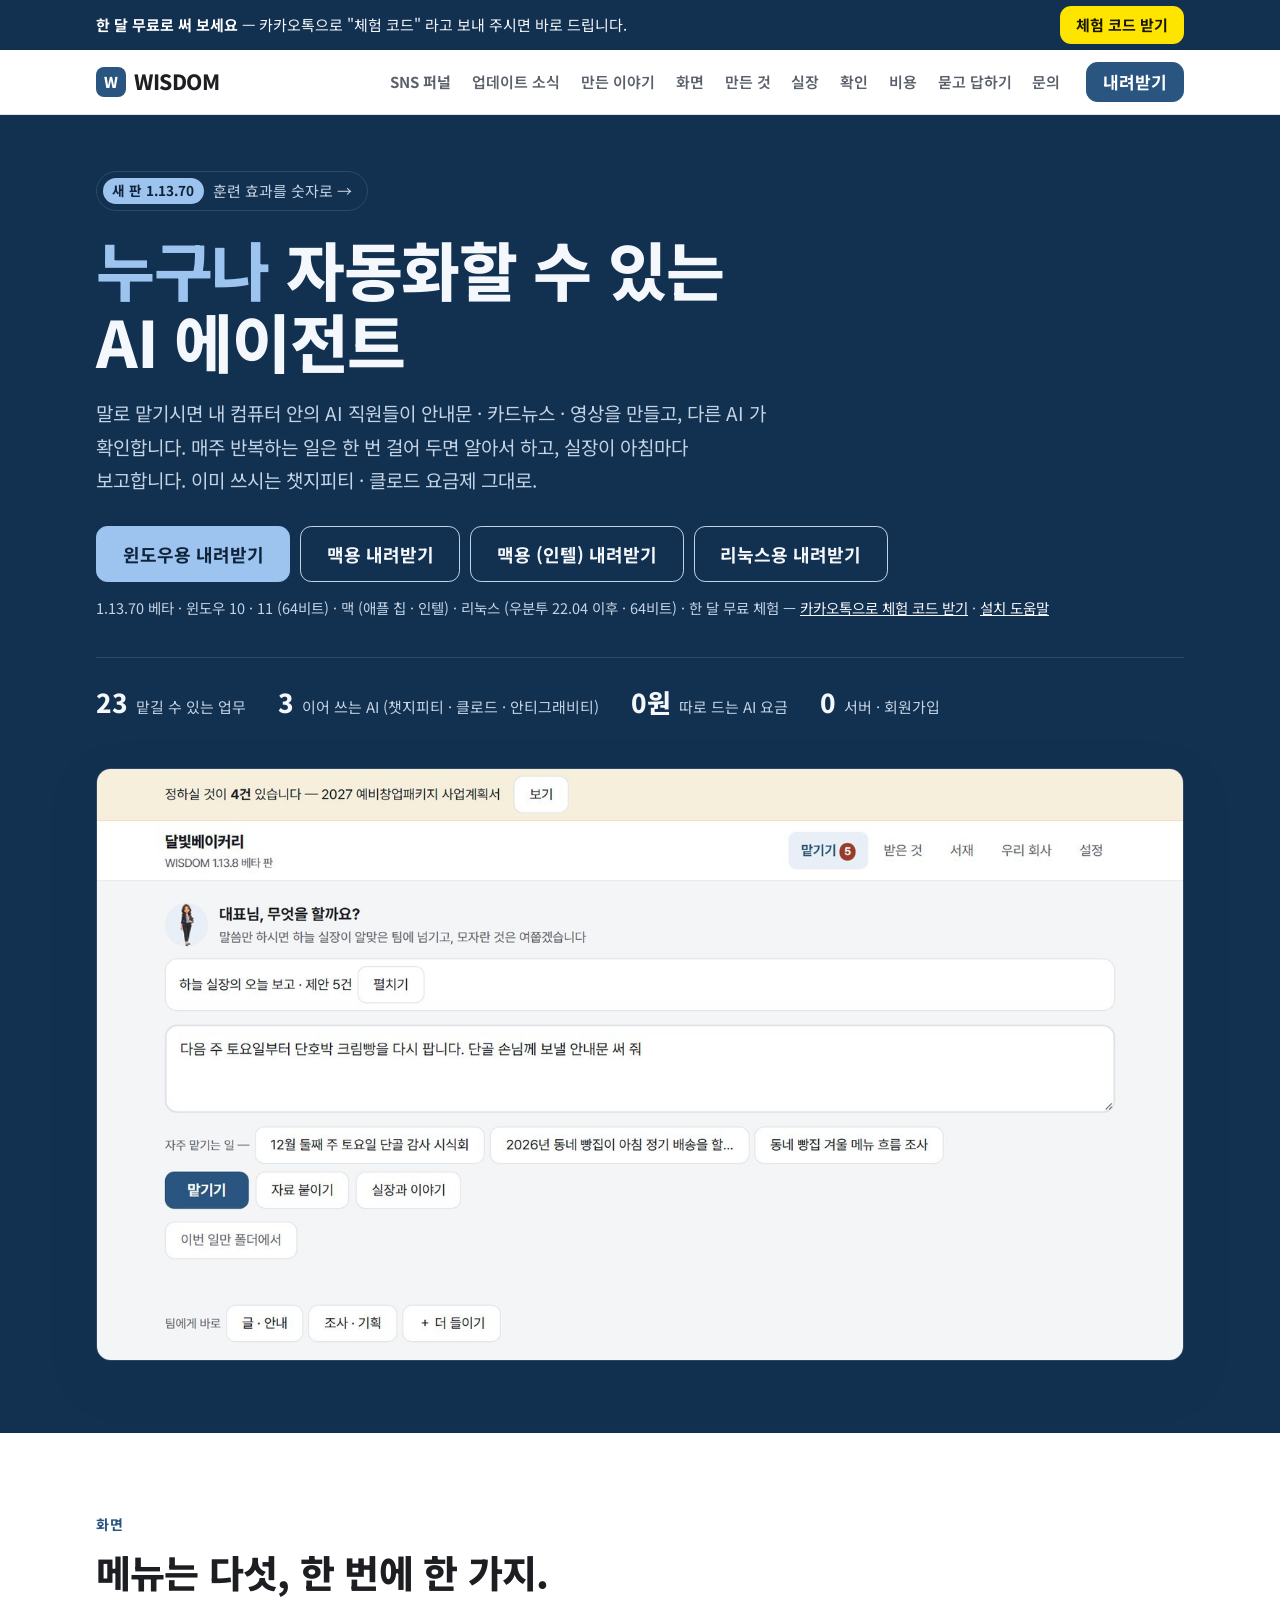
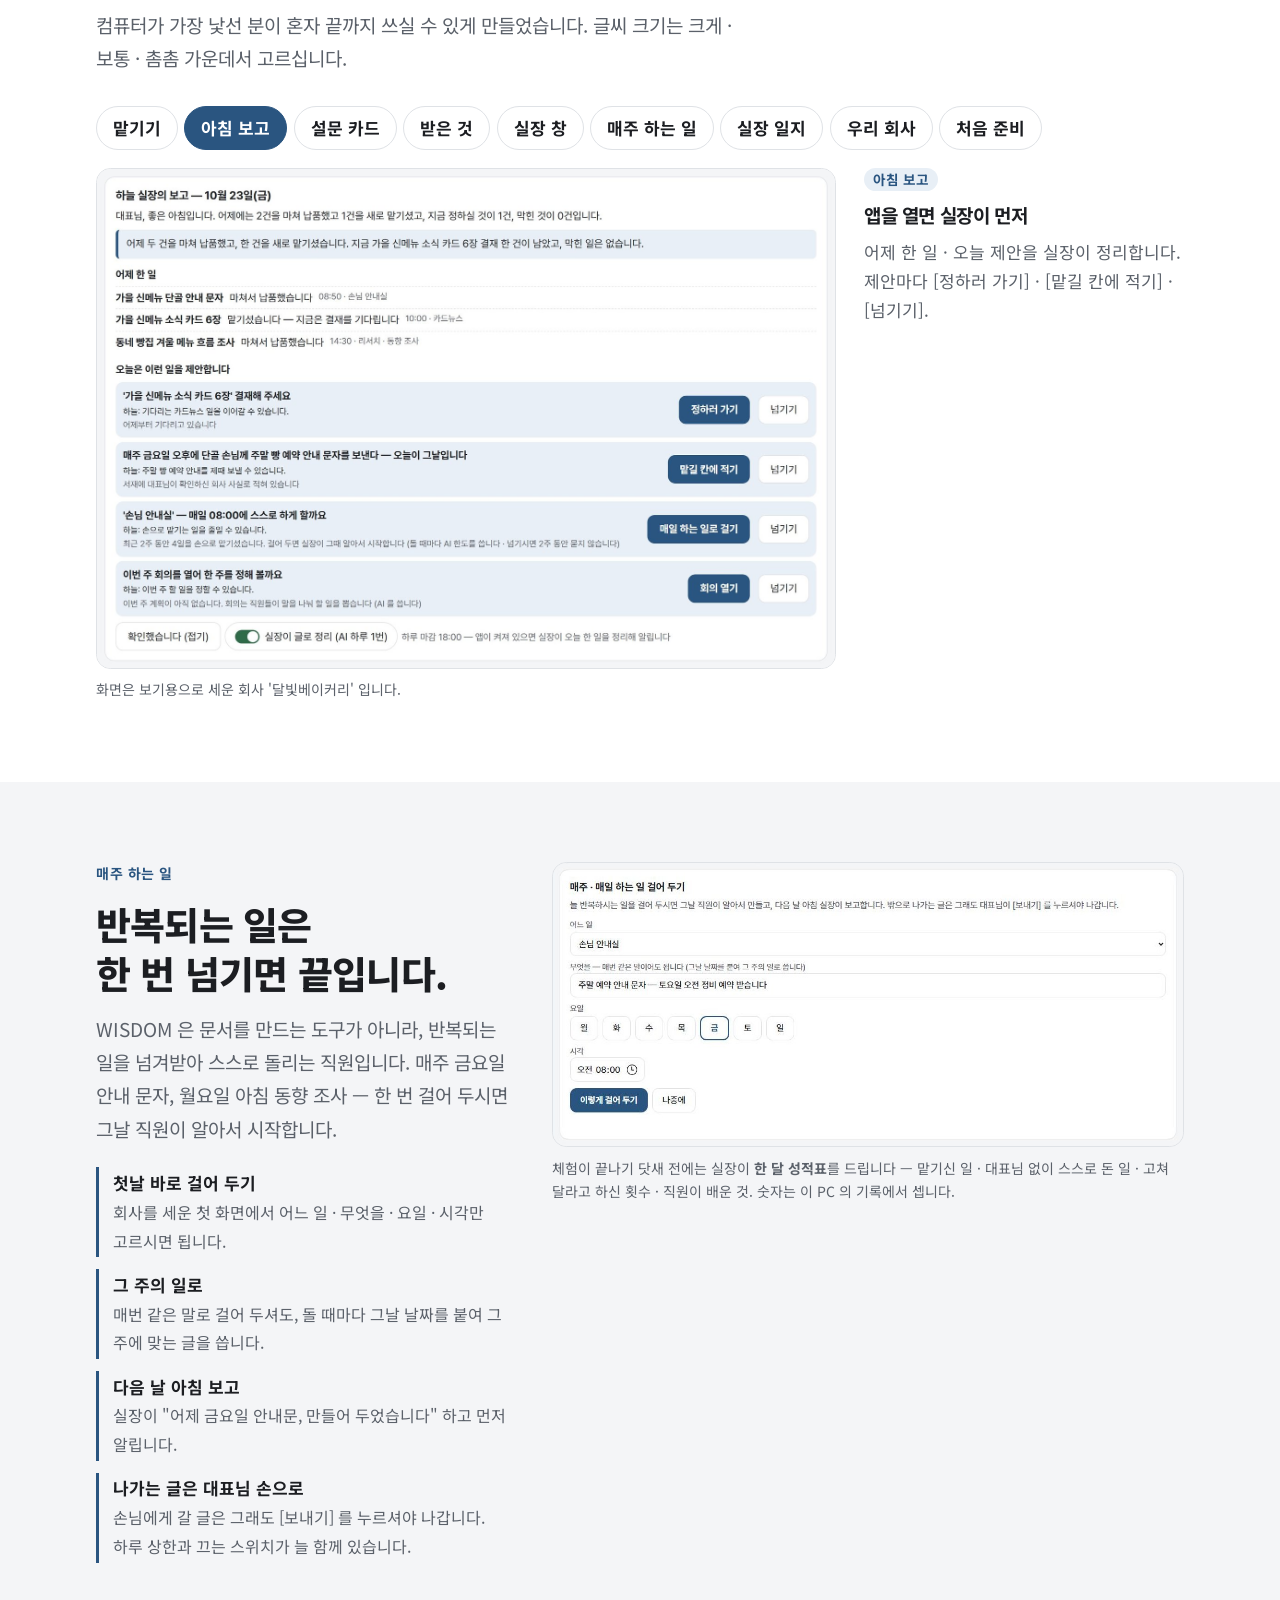
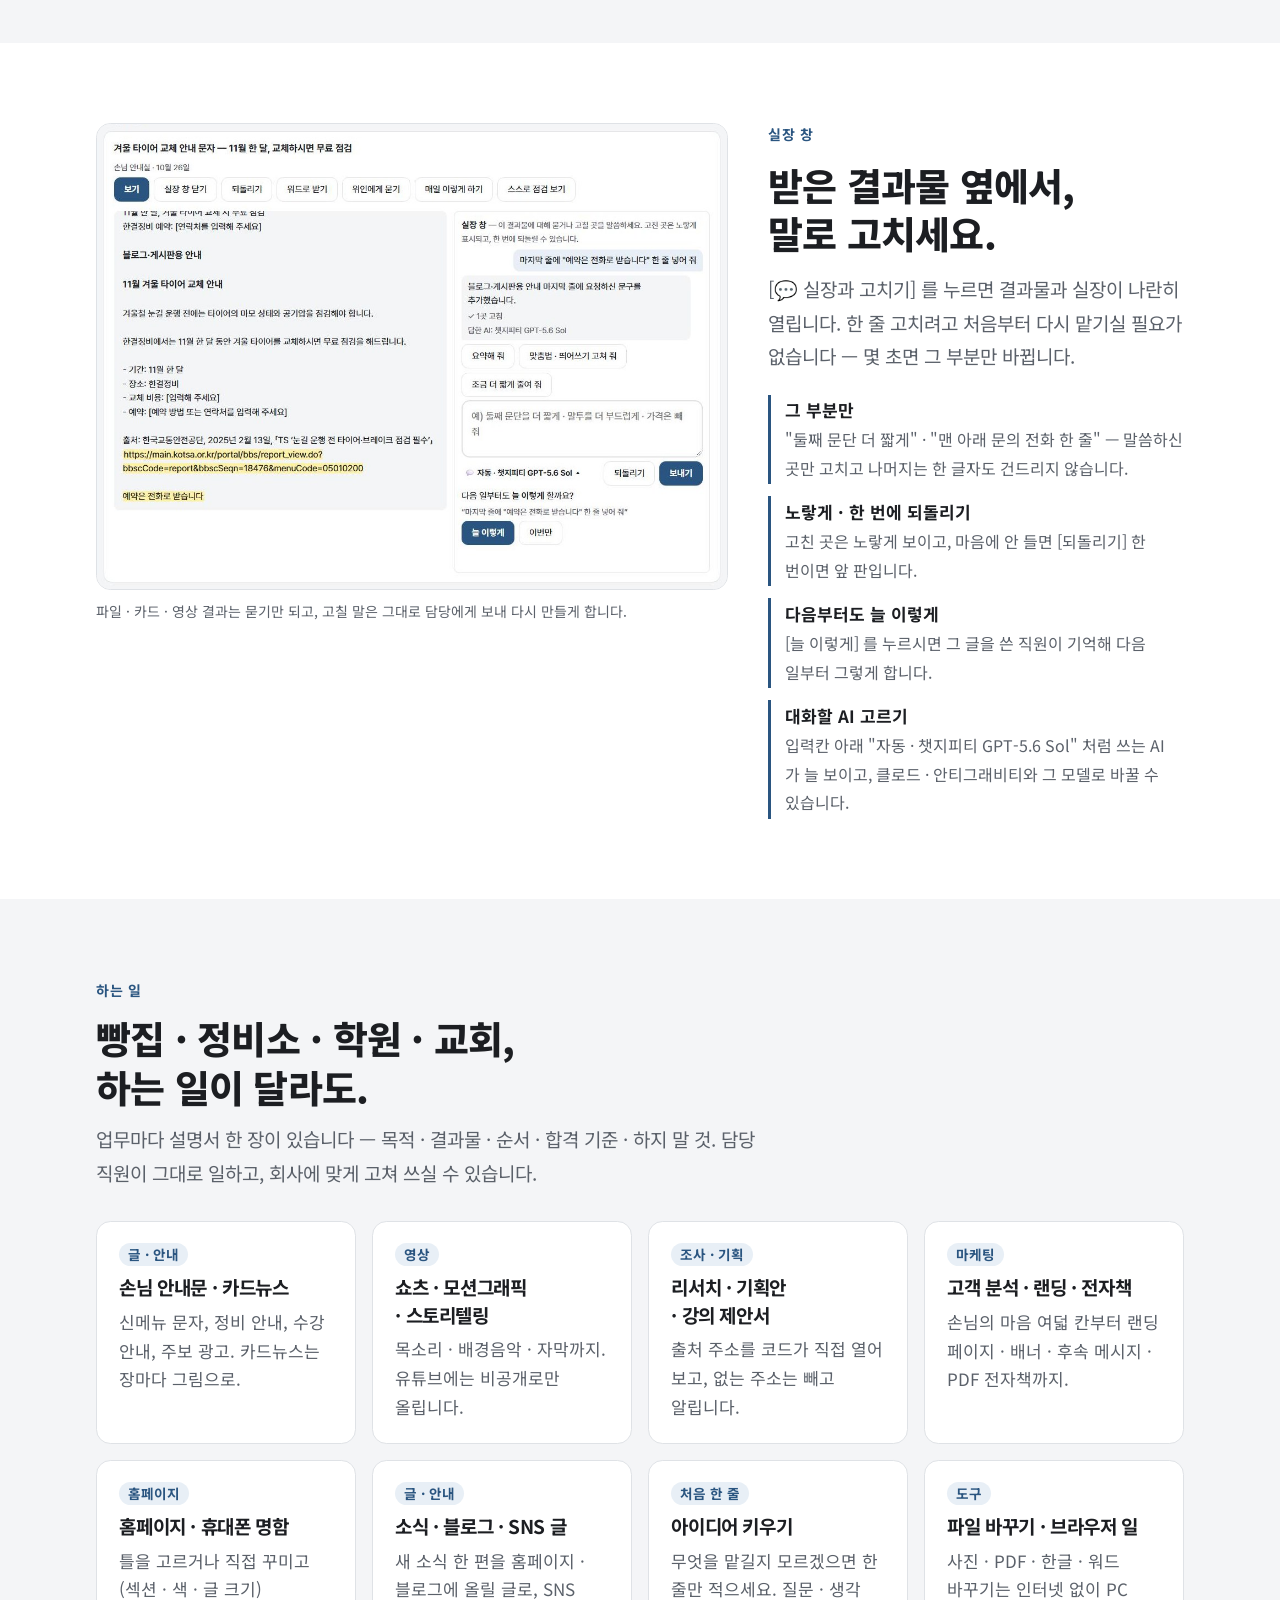
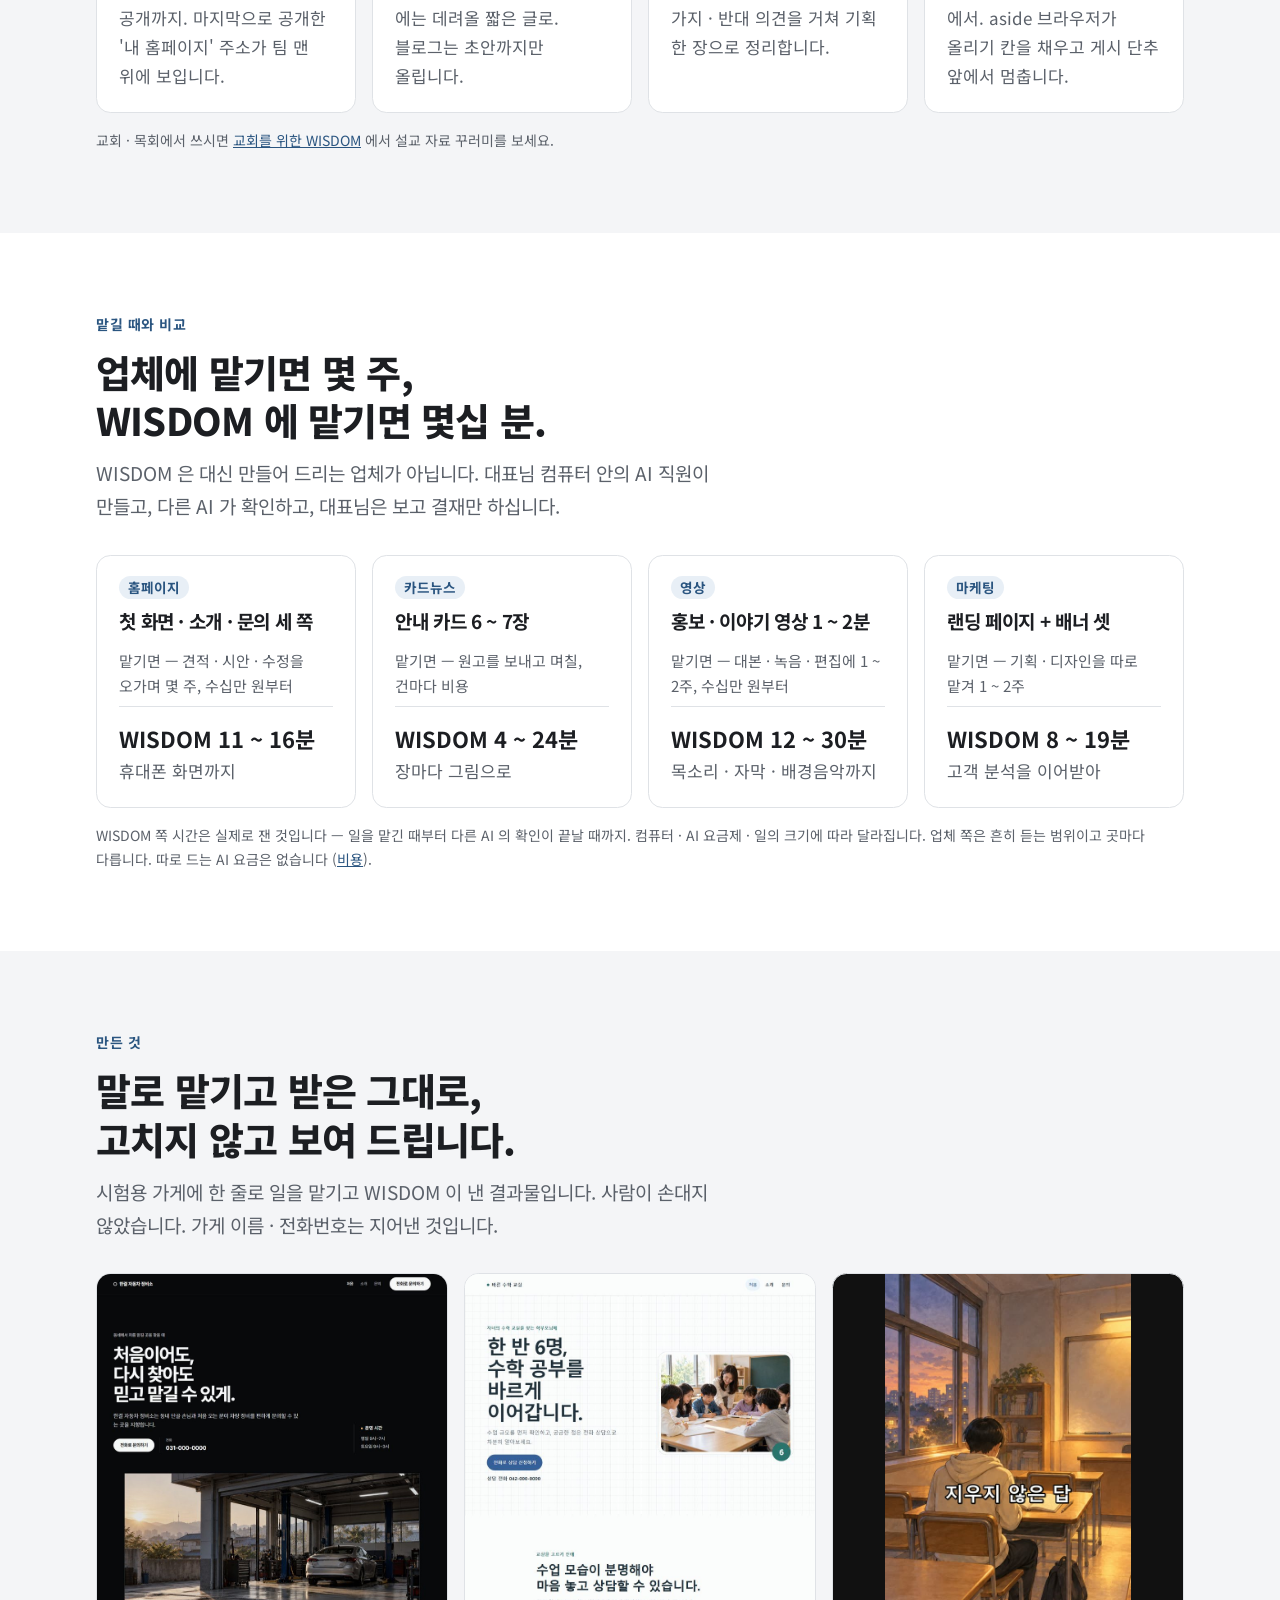
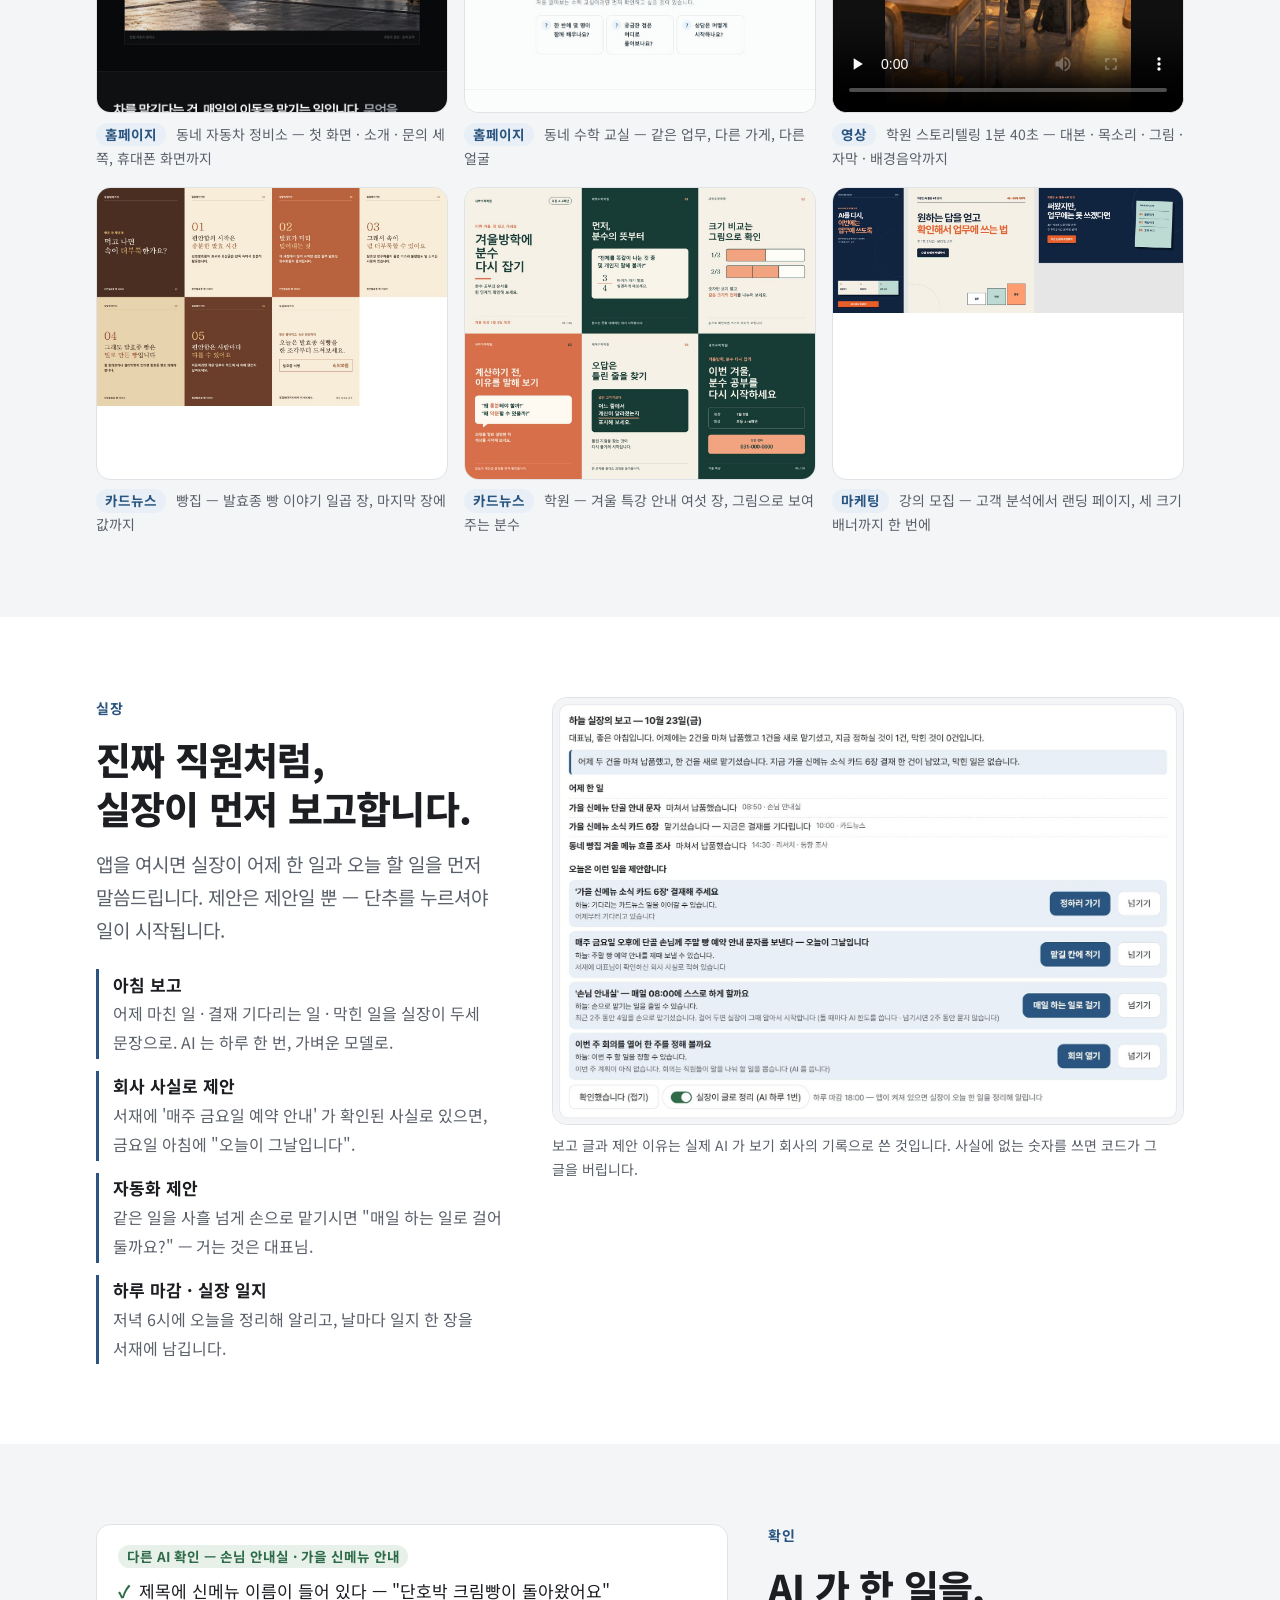
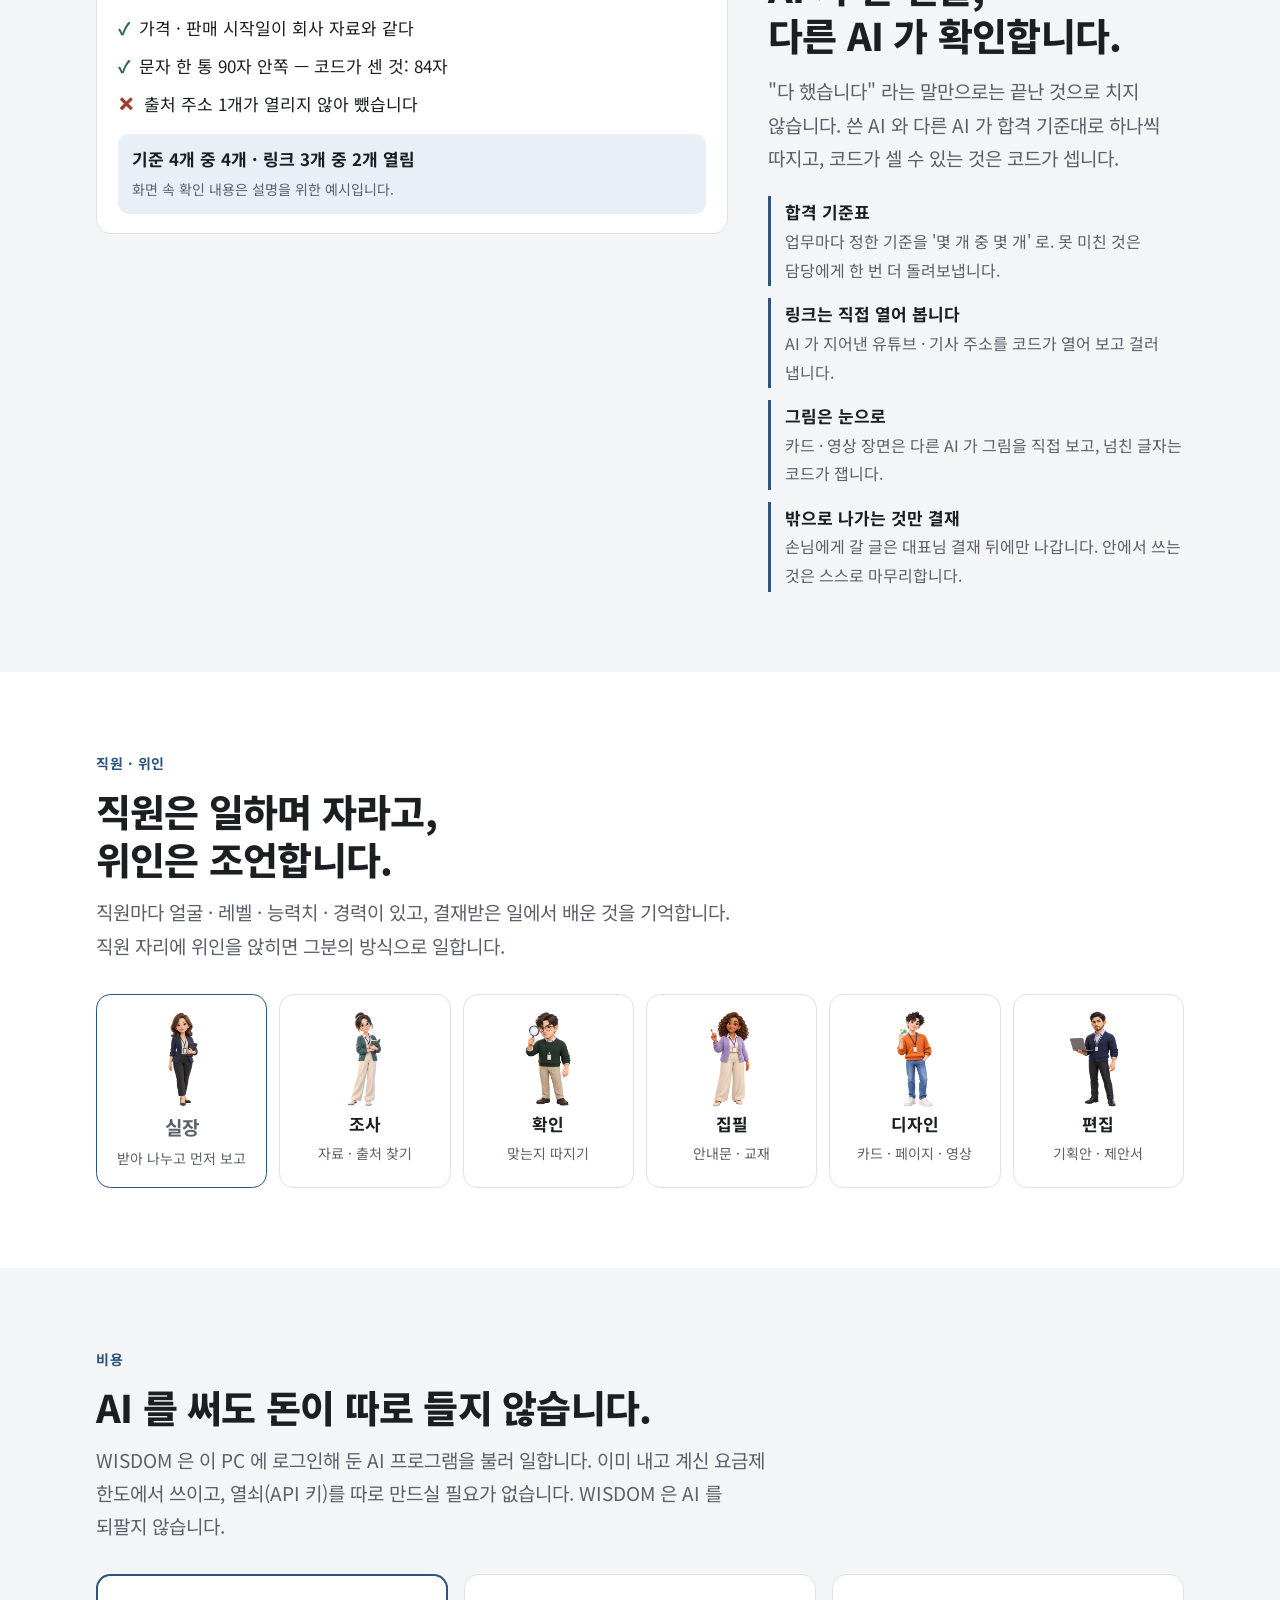
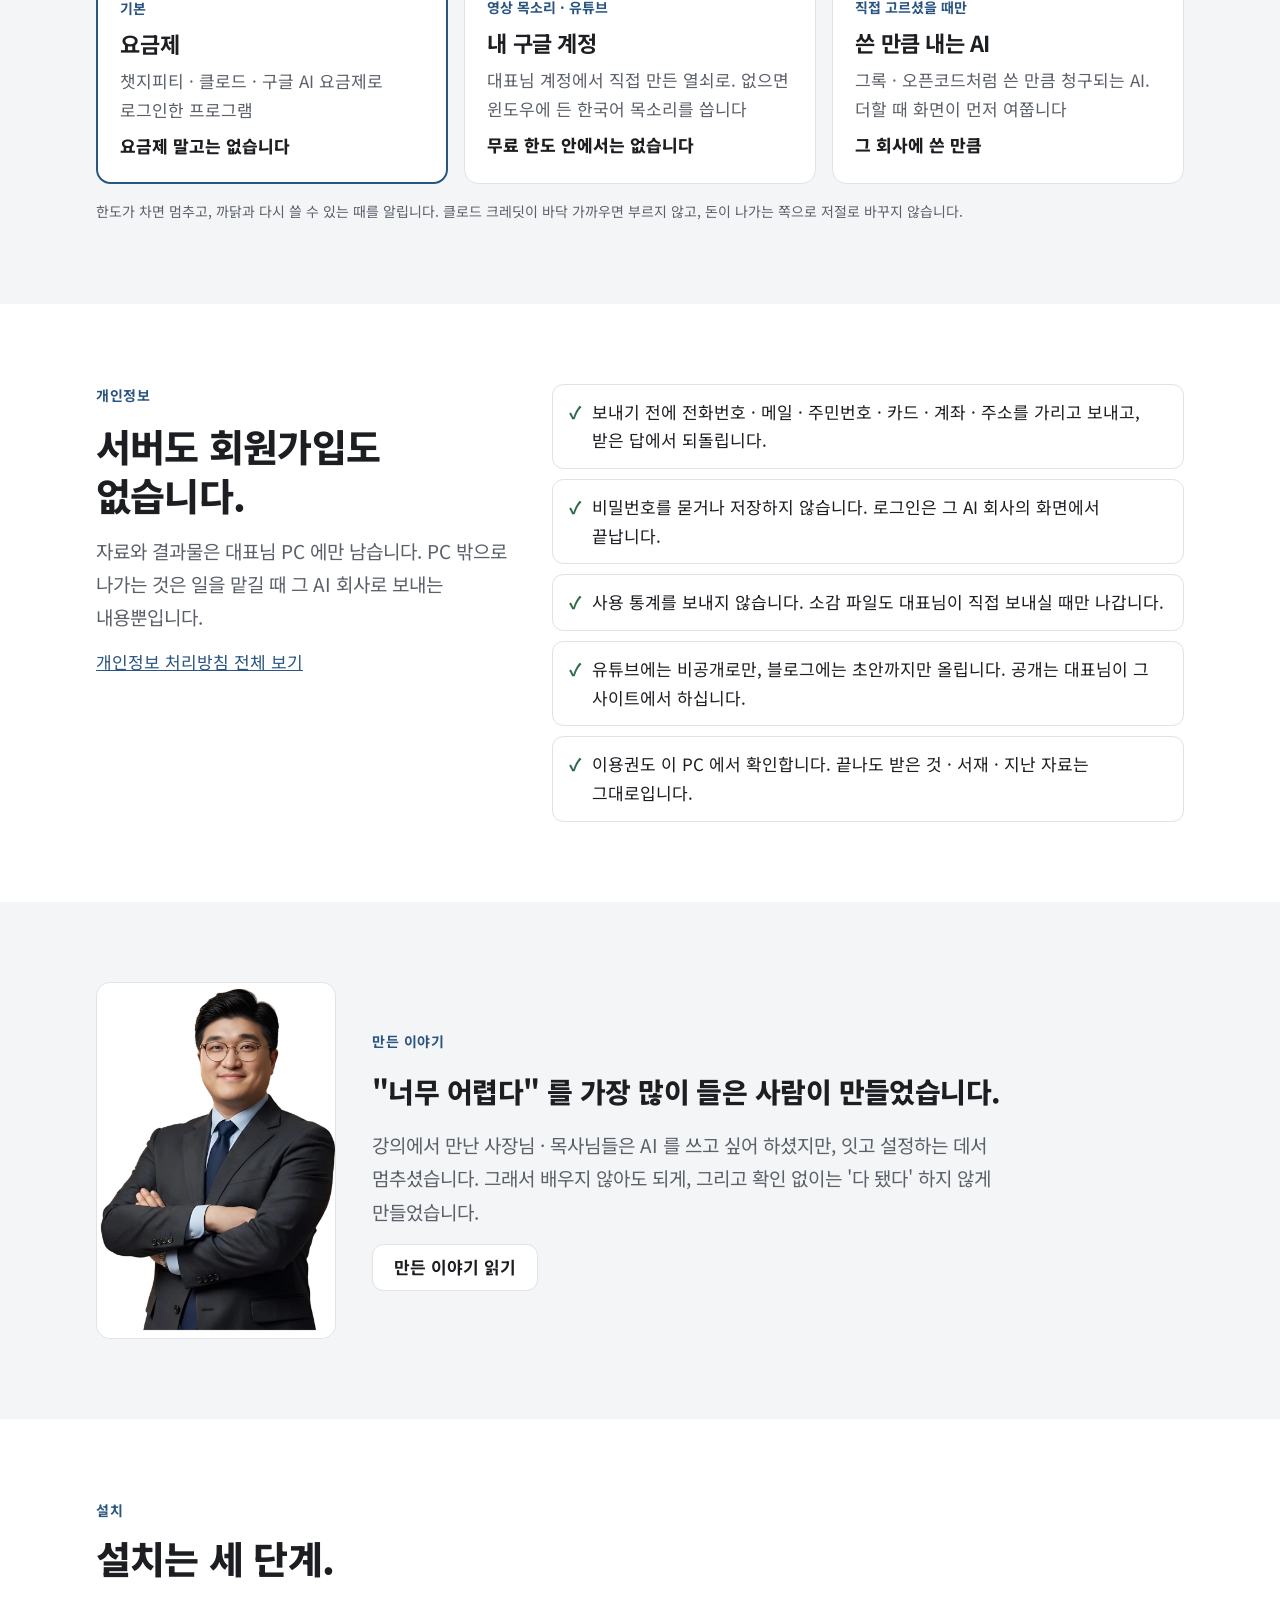
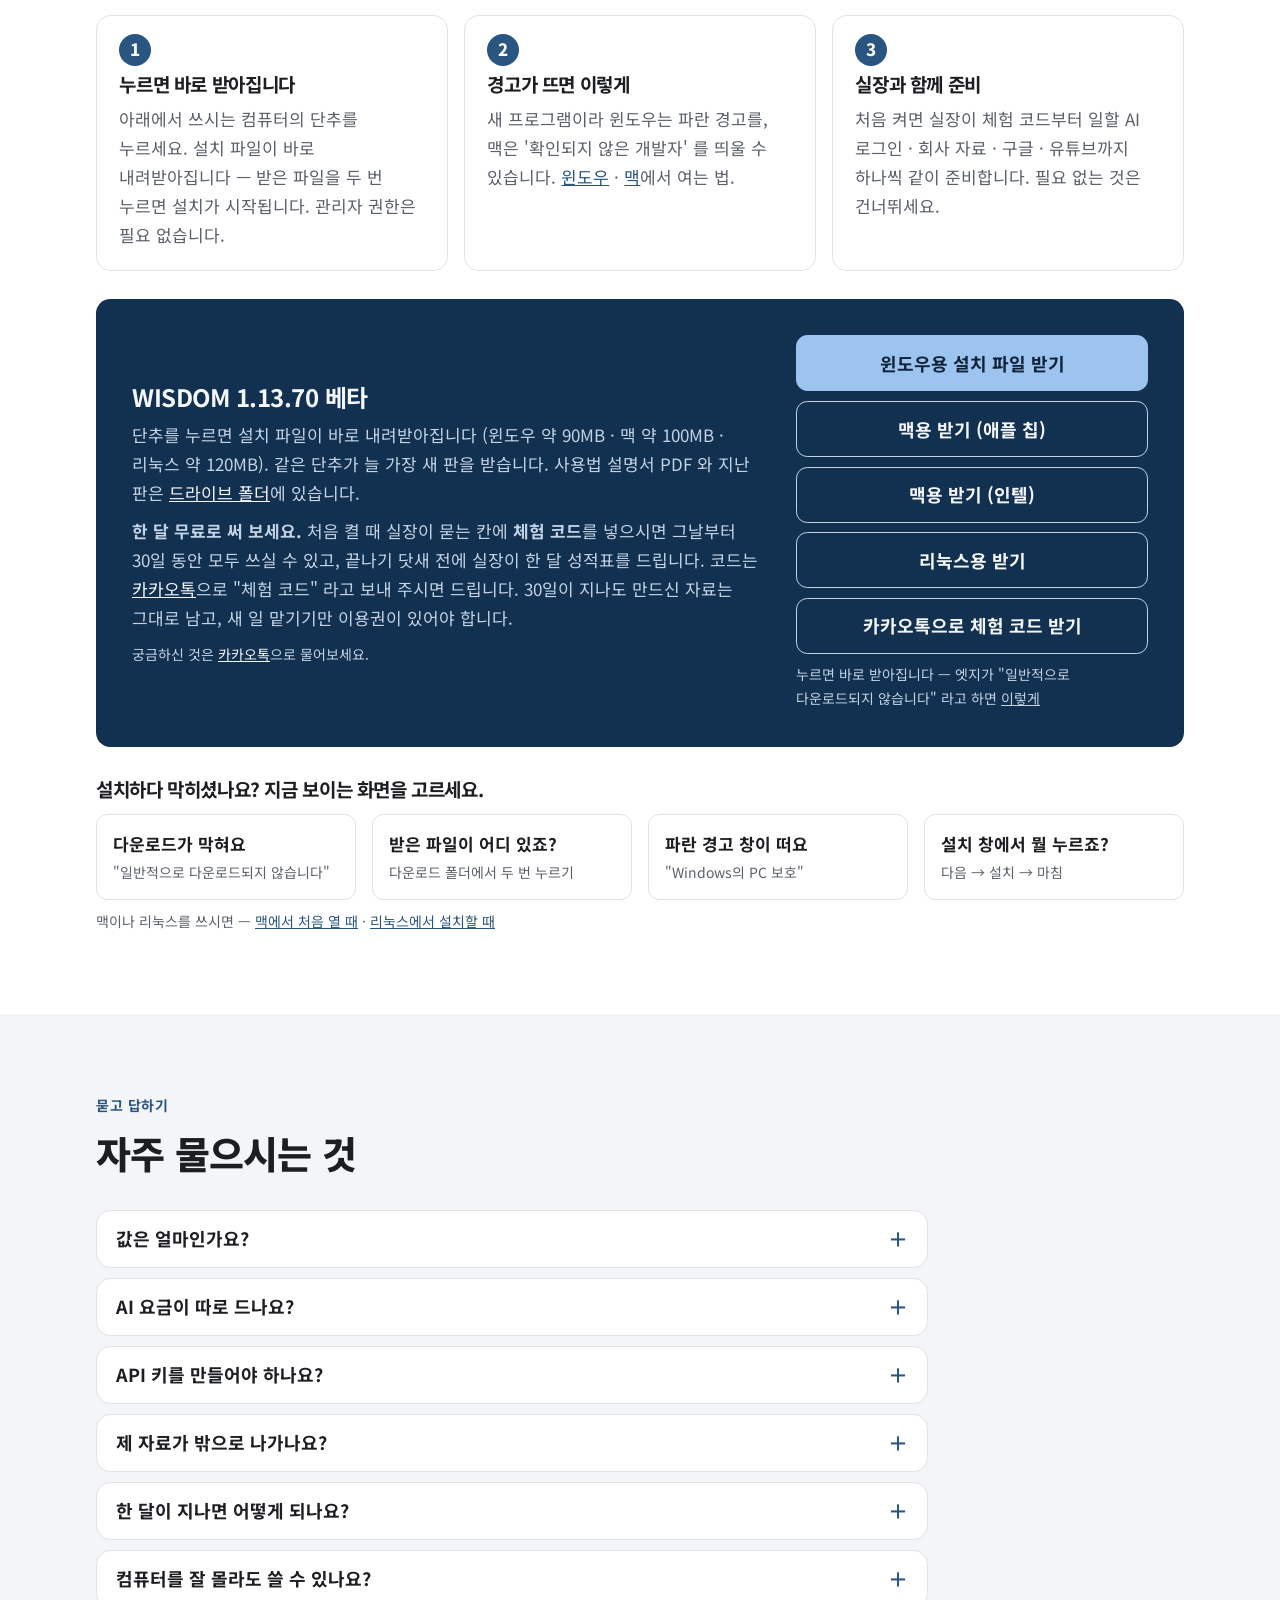
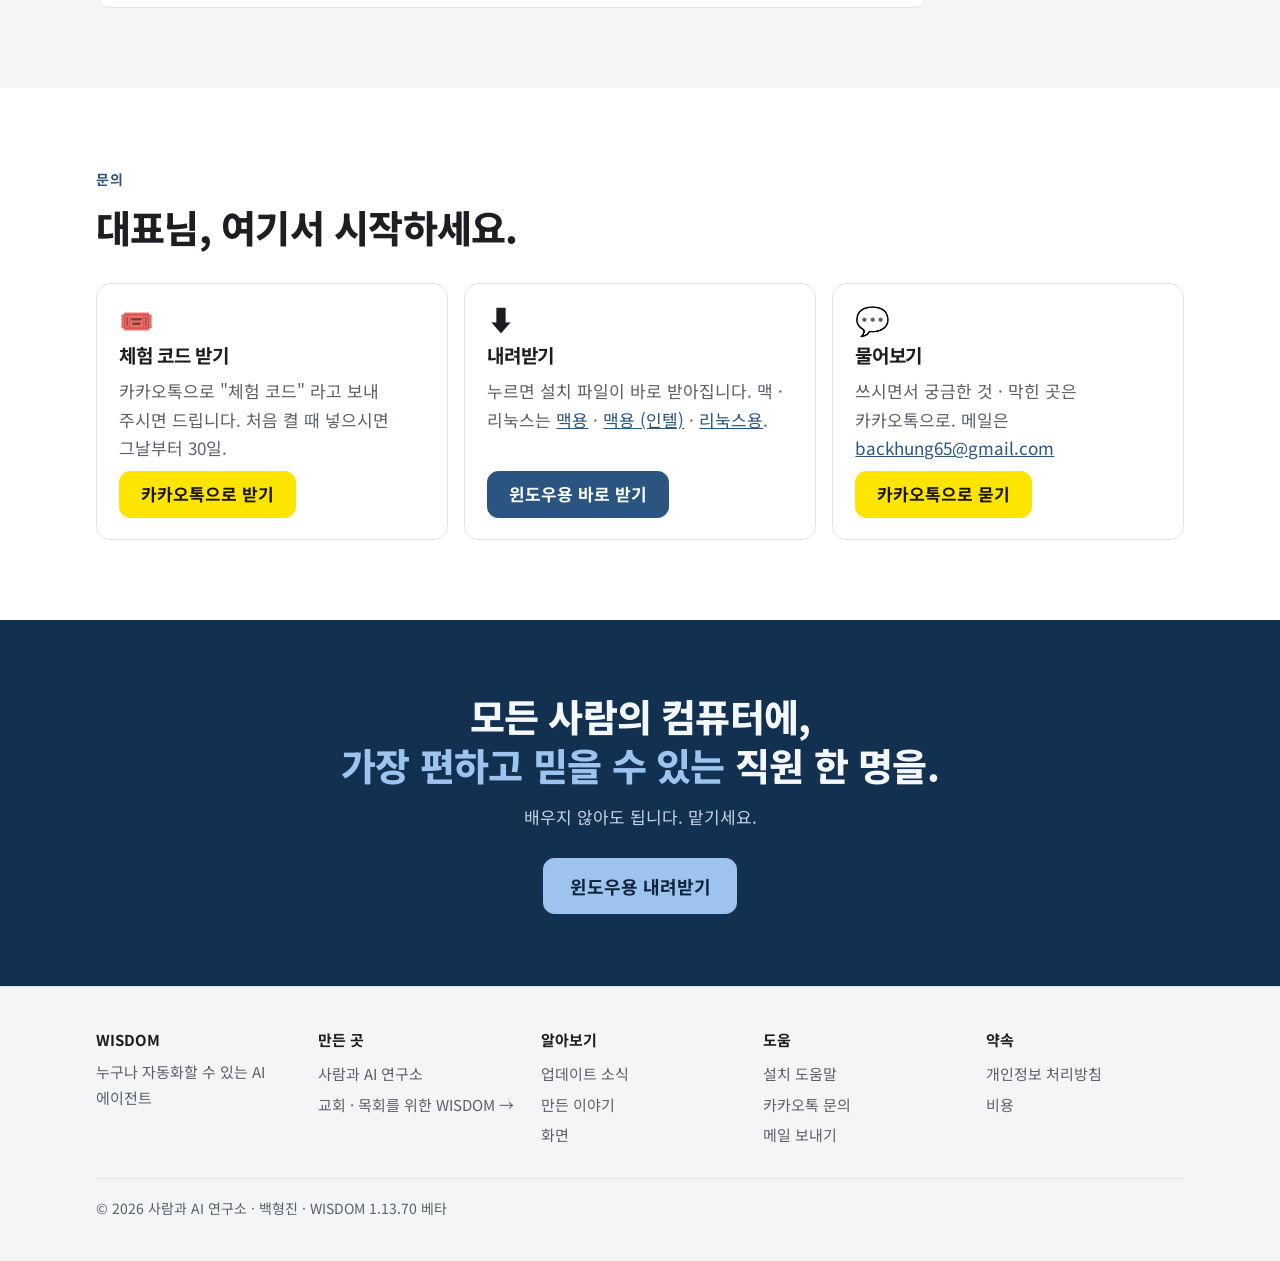
==== commit 1b8db1c3: "1.13.70 (윈도우) — 훈련 효과를 숫자로" ====
--- a/index.html
+++ b/index.html
@@ -29,7 +29,7 @@
 <main id="main">
 <section class="hero" id="top">
   <div class="wrap">
-    <a class="pill" href="updates.html"><b>새 판 1.13.69</b> 훈련된 직원 옮기기 · 더 단순한 화면 →</a>
+    <a class="pill" href="updates.html"><b>새 판 1.13.70</b> 훈련 효과를 숫자로 →</a>
     <h1><em>누구나</em> 자동화할 수 있는<br>AI 에이전트</h1>
     <p class="lead">말로 맡기시면 내 컴퓨터 안의 AI 직원들이 안내문 · 카드뉴스 · 영상을 만들고, 다른 AI 가 확인합니다.
       매주 반복하는 일은 한 번 걸어 두면 알아서 하고, 실장이 아침마다 보고합니다. 이미 쓰시는 챗지피티 · 클로드 요금제 그대로.</p>
@@ -39,7 +39,7 @@
       <a class="btn big" href="https://drive.usercontent.google.com/download?id=1jWQ5K6unzf87TFseXKDonnCIFrvl4HJV&export=download&confirm=t">맥용 (인텔) 내려받기</a>
       <a class="btn big" href="https://drive.usercontent.google.com/download?id=1G4w0XSQneakXwANMDuXqgMqlIocNkkys&export=download&confirm=t">리눅스용 내려받기</a>
     </div>
-    <p class="note">1.13.69 베타 · 윈도우 10 · 11 (64비트) · 맥 (애플 칩 · 인텔) · 리눅스 (우분투 22.04 이후 · 64비트) · 한 달 무료 체험 — <a href="https://open.kakao.com/o/smi51Hqi" target="_blank" rel="noopener">카카오톡으로 체험 코드 받기</a> · <a href="install.html">설치 도움말</a></p>
+    <p class="note">1.13.70 베타 · 윈도우 10 · 11 (64비트) · 맥 (애플 칩 · 인텔) · 리눅스 (우분투 22.04 이후 · 64비트) · 한 달 무료 체험 — <a href="https://open.kakao.com/o/smi51Hqi" target="_blank" rel="noopener">카카오톡으로 체험 코드 받기</a> · <a href="install.html">설치 도움말</a></p>
     <div class="facts" aria-label="WISDOM 한눈에">
       <div><b>23</b> 맡길 수 있는 업무</div>
       <div><b>3</b> 이어 쓰는 AI (챗지피티 · 클로드 · 안티그래비티)</div>
@@ -260,7 +260,7 @@
     </div>
     <div class="get">
       <div>
-        <h3 style="font-size:24px">WISDOM 1.13.69 베타</h3>
+        <h3 style="font-size:24px">WISDOM 1.13.70 베타</h3>
         <p style="margin-top:.4rem">단추를 누르면 설치 파일이 바로 내려받아집니다 (윈도우 약 90MB · 맥 약 100MB · 리눅스 약 120MB). 같은 단추가 늘 가장 새 판을 받습니다. 사용법 설명서 PDF 와 지난 판은 <a href="https://drive.google.com/drive/folders/1mOP1srYSzNv9KvTLAzX6_mm_RlCM41Ka?usp=sharing" target="_blank" rel="noopener">드라이브 폴더</a>에 있습니다.</p>
         <p style="margin-top:.6rem"><b>한 달 무료로 써 보세요.</b> 처음 켤 때 실장이 묻는 칸에 <b>체험 코드</b>를 넣으시면 그날부터 30일 동안 모두 쓰실 수 있고, 끝나기 닷새 전에 실장이 한 달 성적표를 드립니다.
           코드는 <a href="https://open.kakao.com/o/smi51Hqi" target="_blank" rel="noopener">카카오톡</a>으로 "체험 코드" 라고 보내 주시면 드립니다. 30일이 지나도 만드신 자료는 그대로 남고, 새 일 맡기기만 이용권이 있어야 합니다.</p>
@@ -331,7 +331,7 @@
     <div><b>도움</b><a href="install.html">설치 도움말</a><a href="https://open.kakao.com/o/smi51Hqi" target="_blank" rel="noopener">카카오톡 문의</a><a href="mailto:backhung65@gmail.com">메일 보내기</a></div>
     <div><b>약속</b><a href="privacy.html">개인정보 처리방침</a><a href="#cost">비용</a></div>
   </div>
-  <p class="last">© 2026 사람과 AI 연구소 · 백형진 · WISDOM 1.13.69 베타</p>
+  <p class="last">© 2026 사람과 AI 연구소 · 백형진 · WISDOM 1.13.70 베타</p>
 </div></footer>
 
 <script>
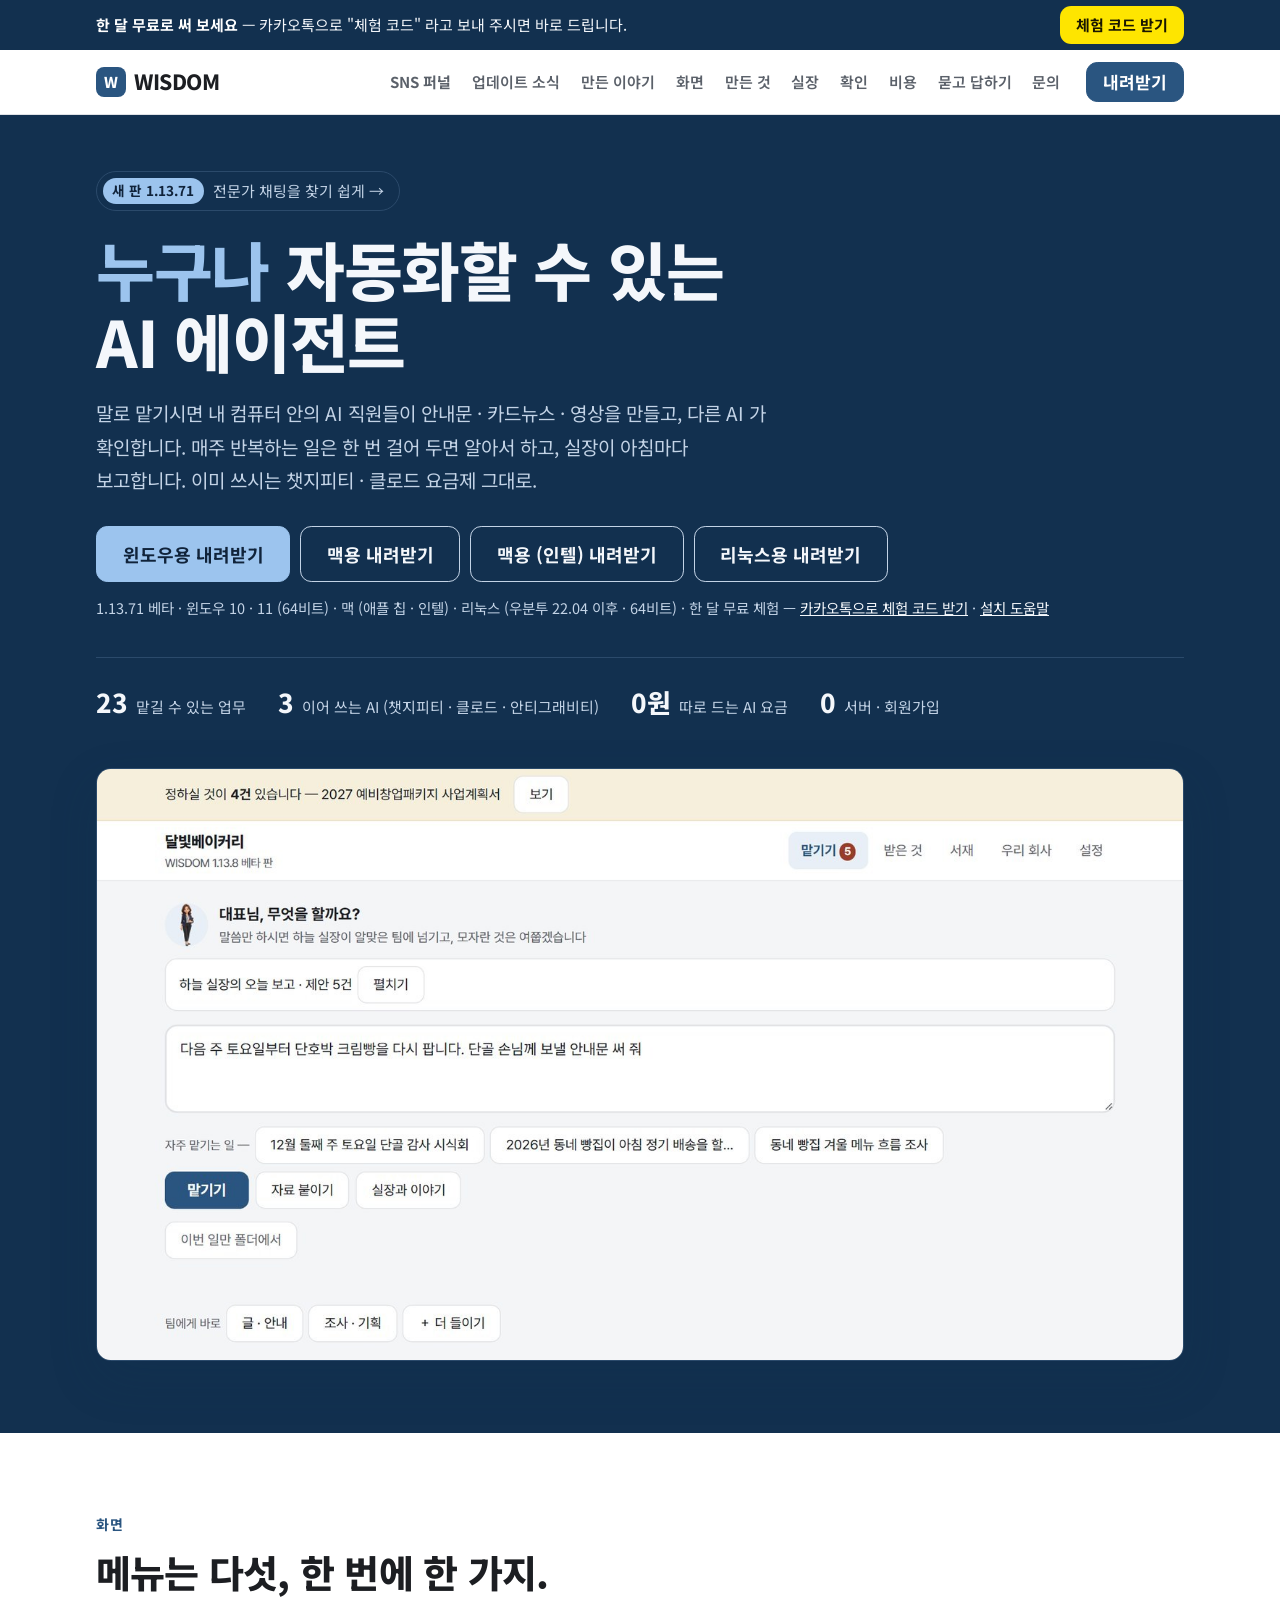
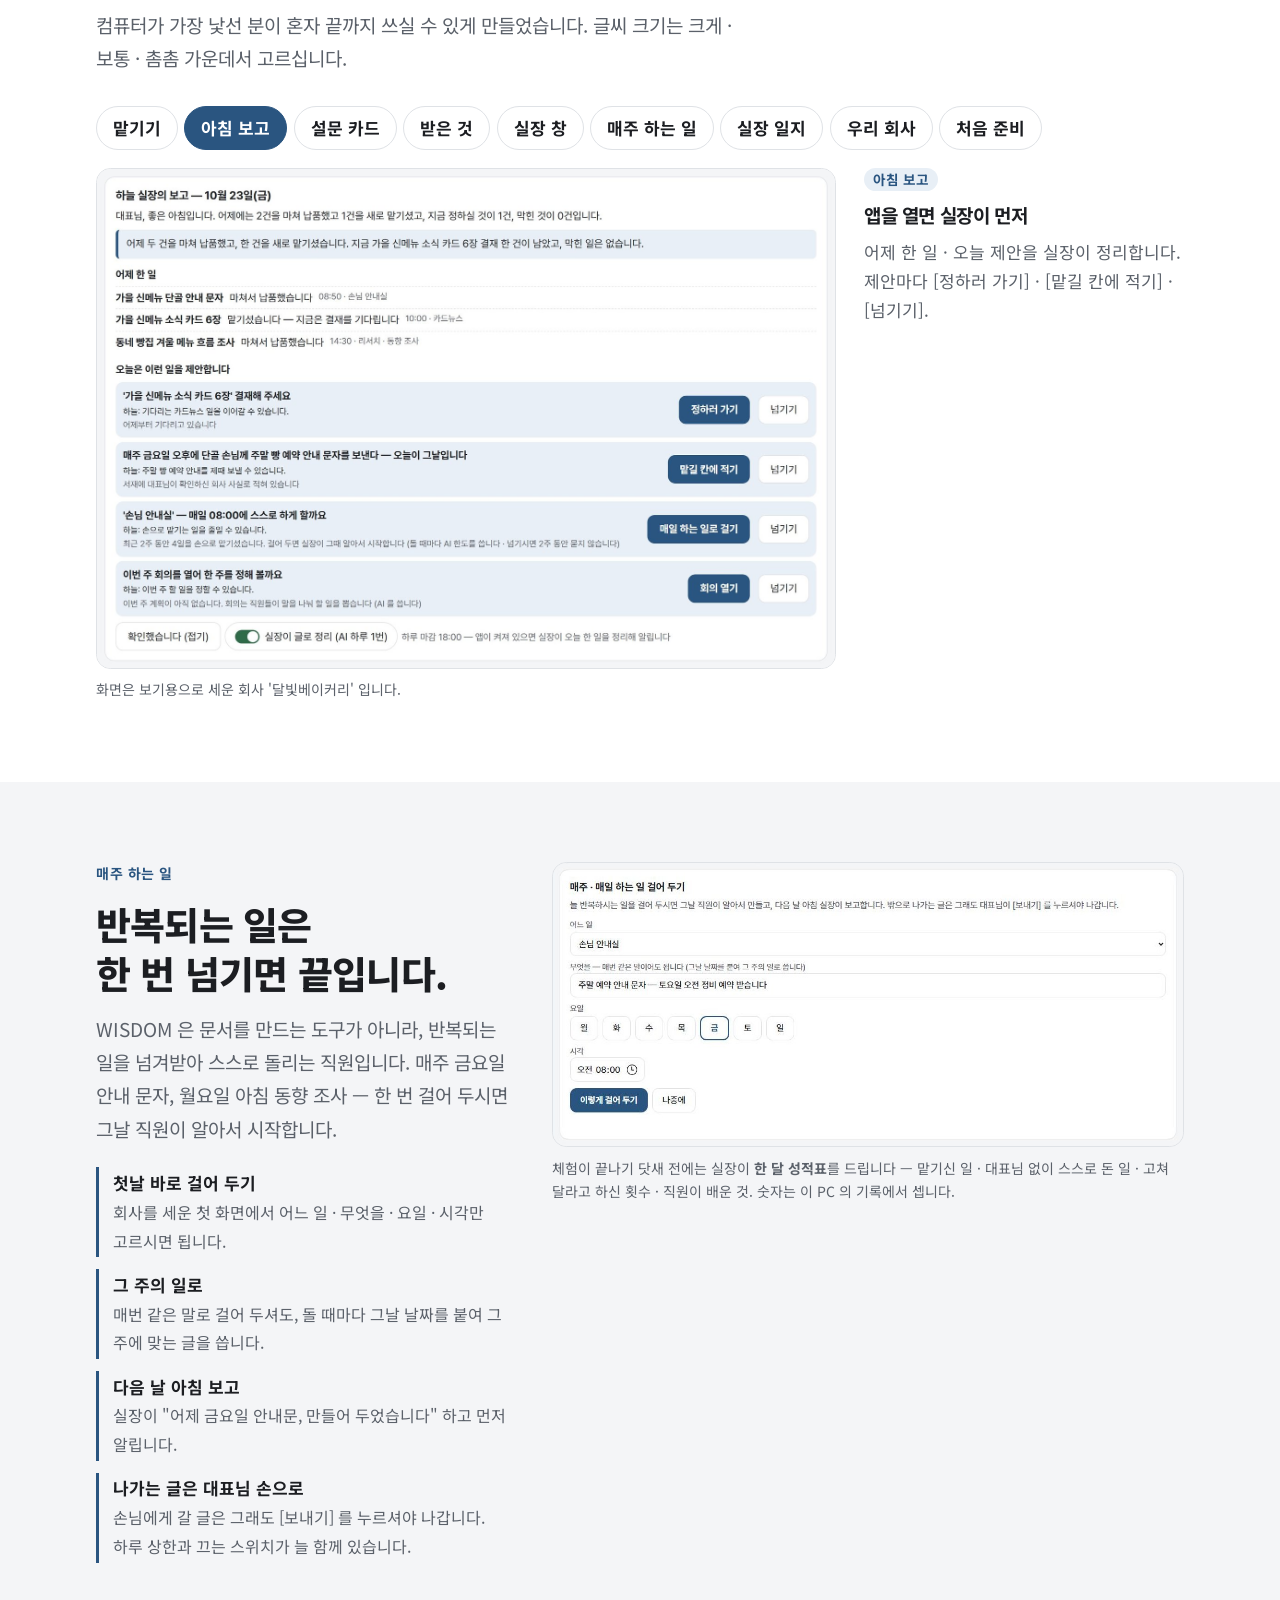
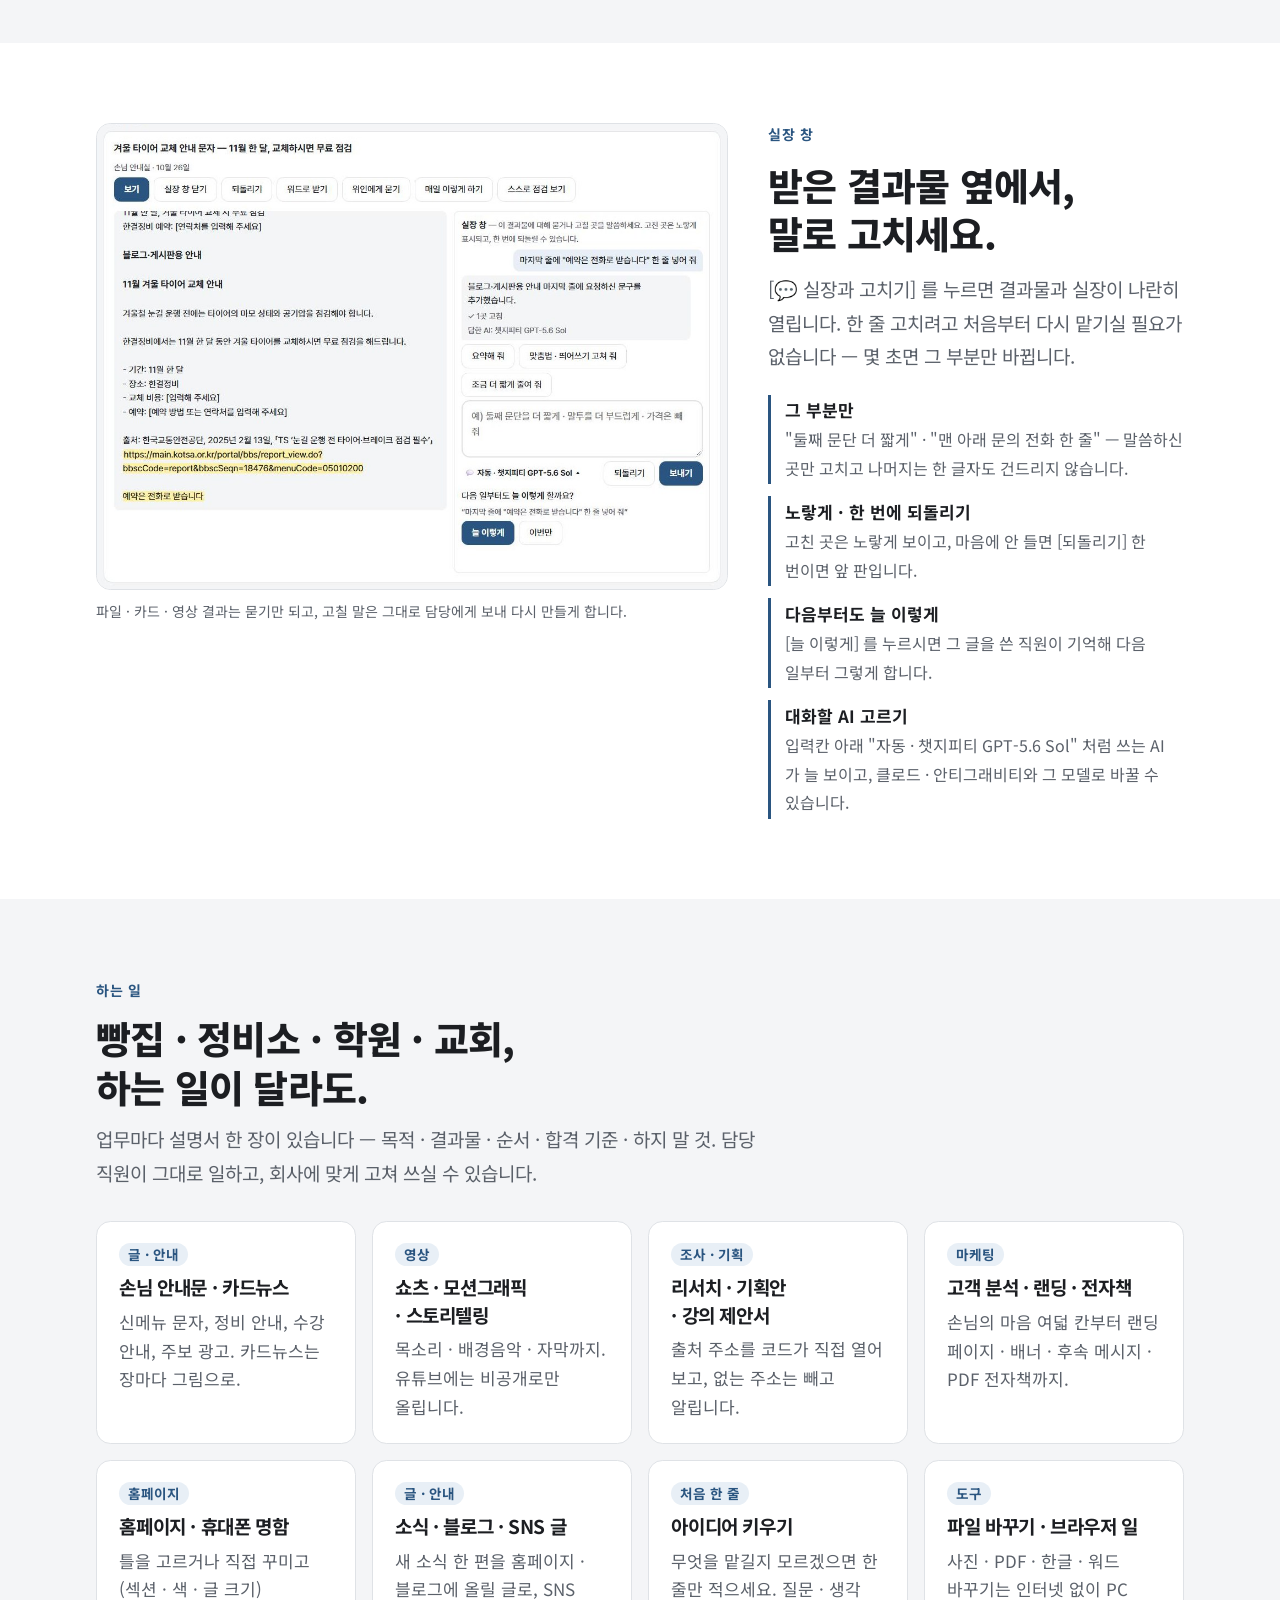
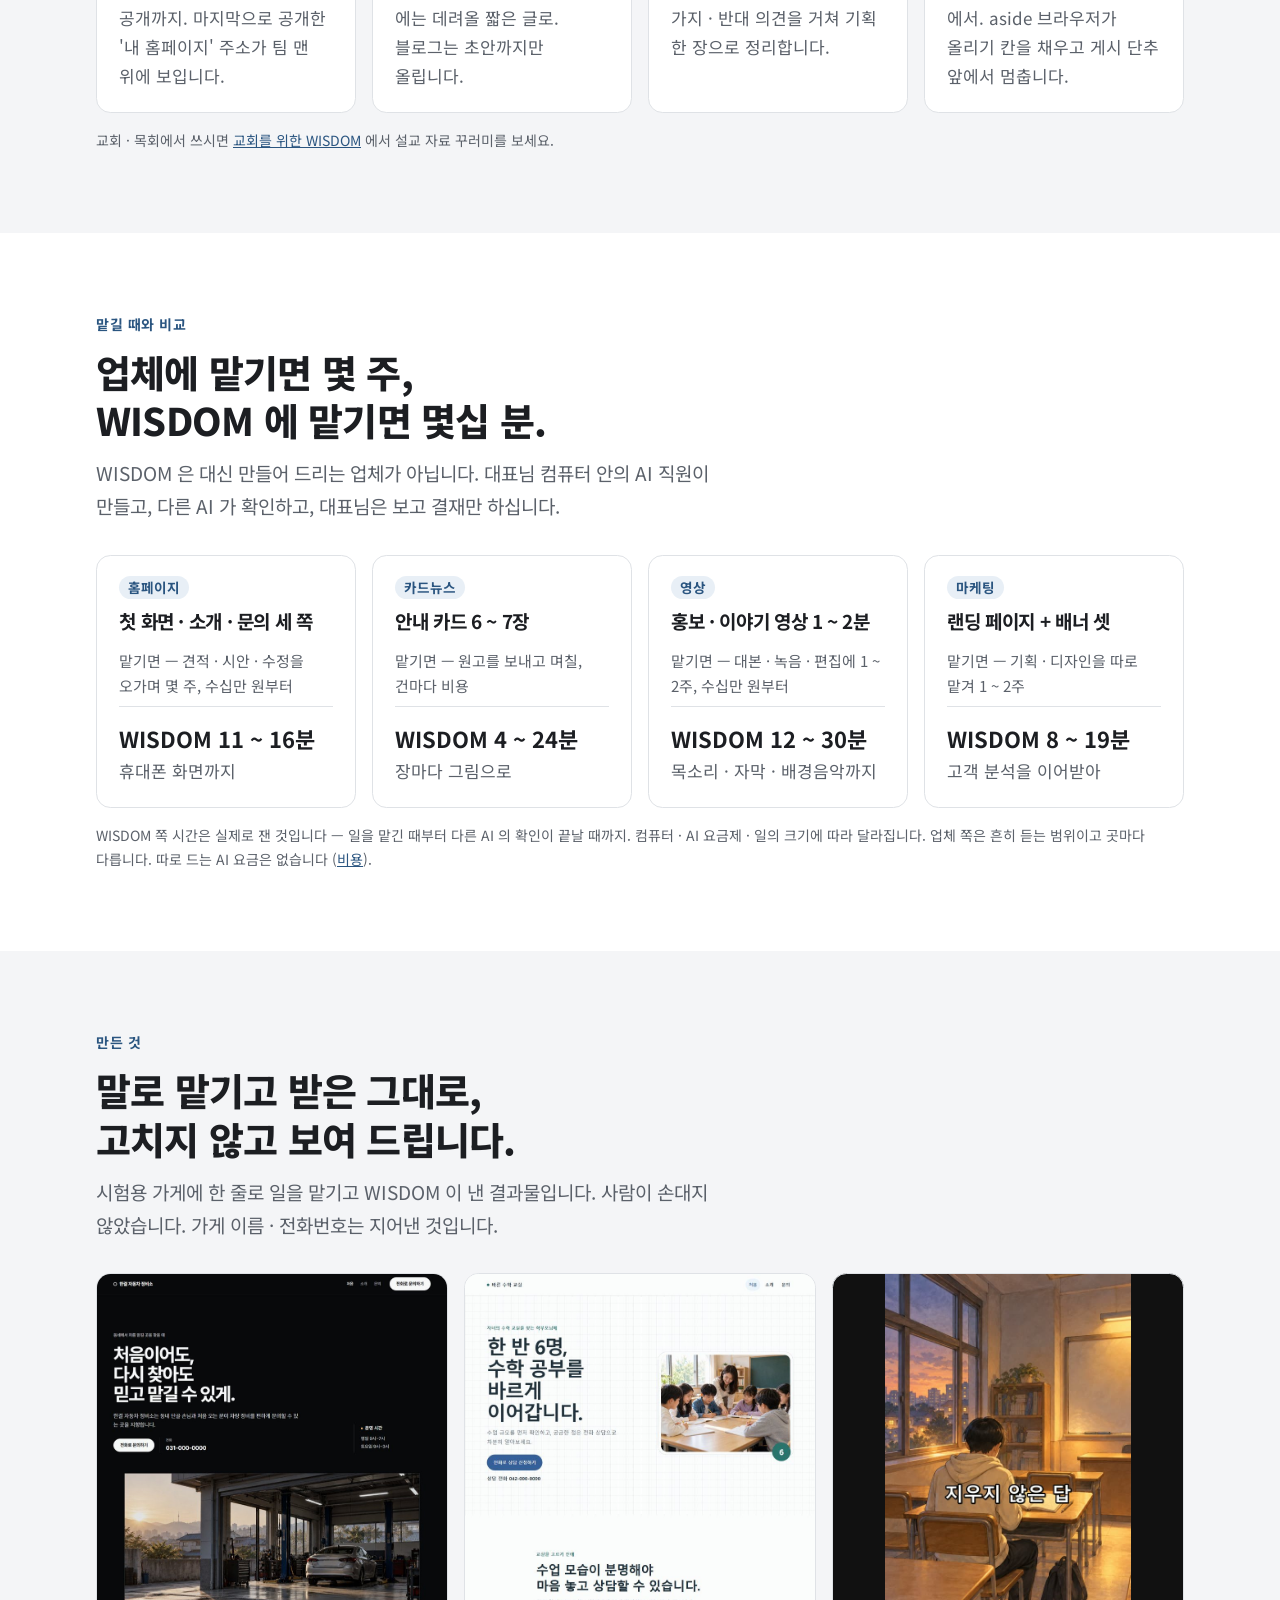
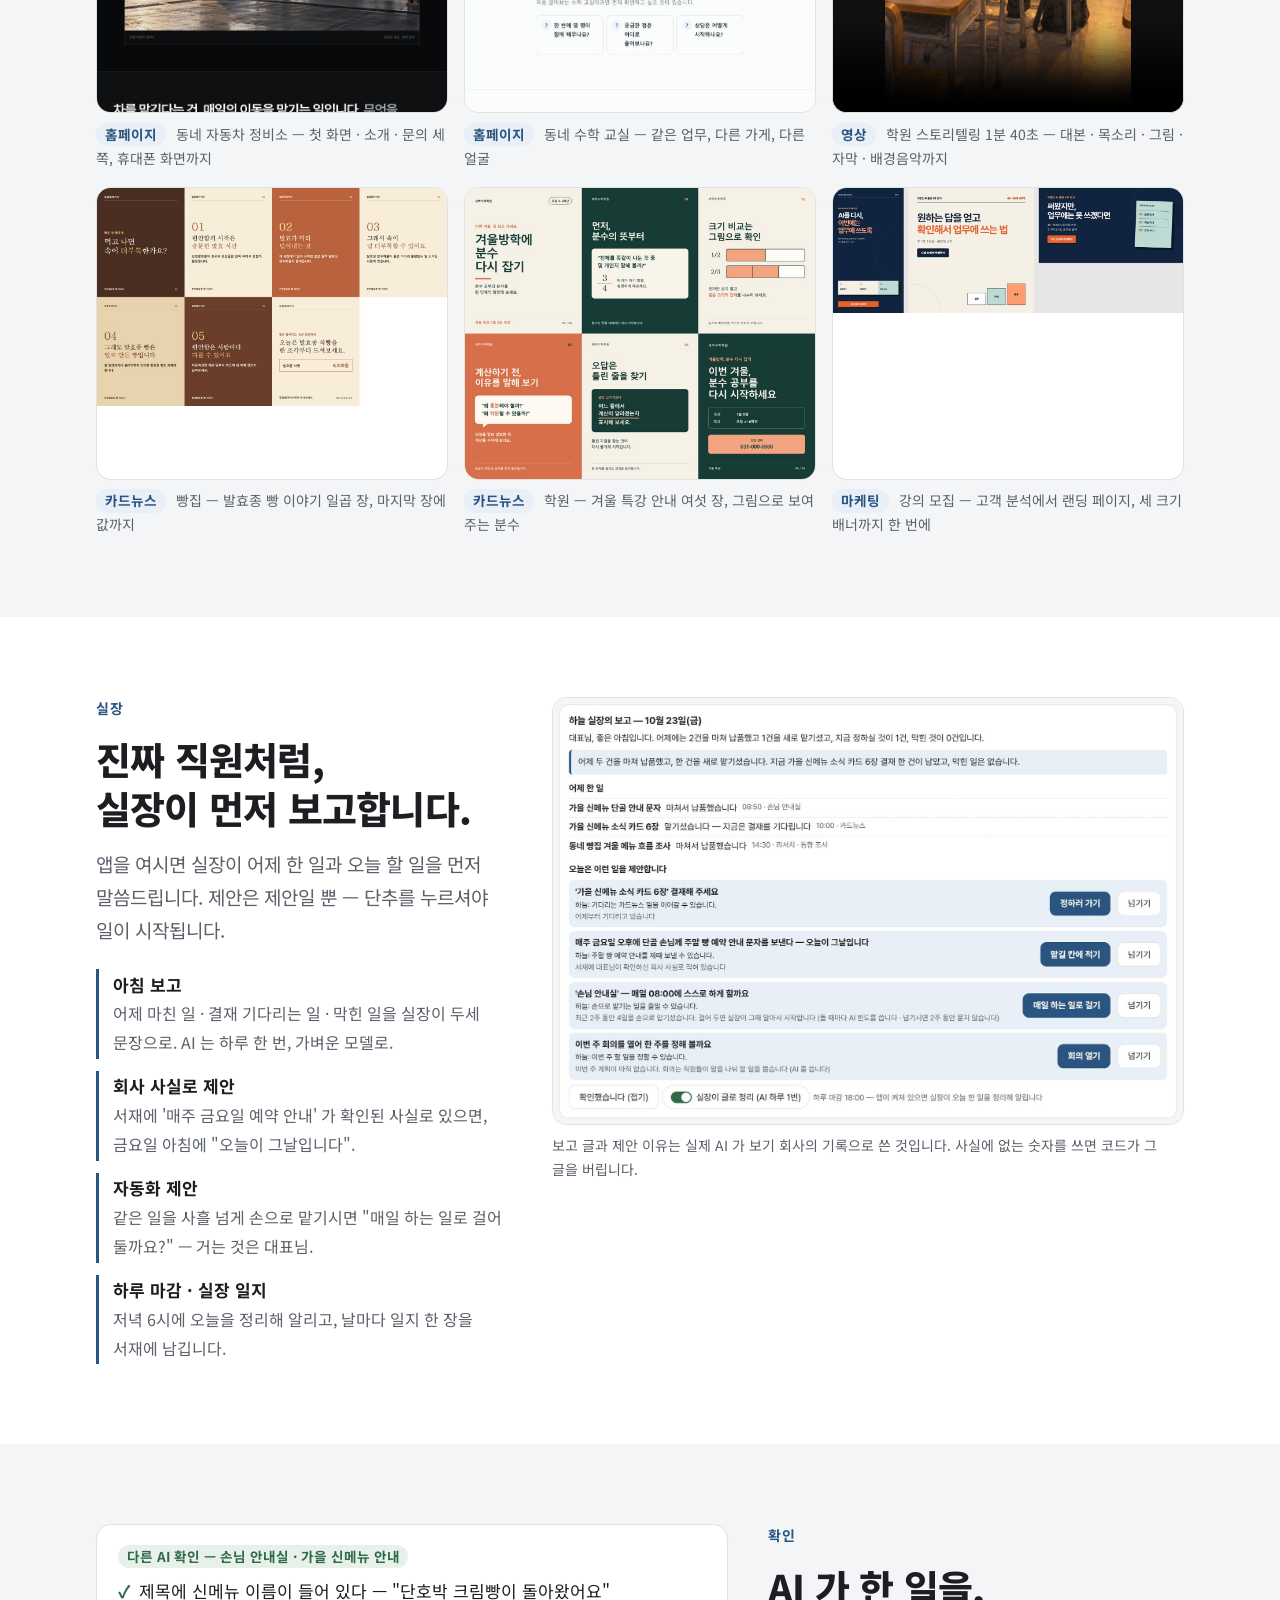
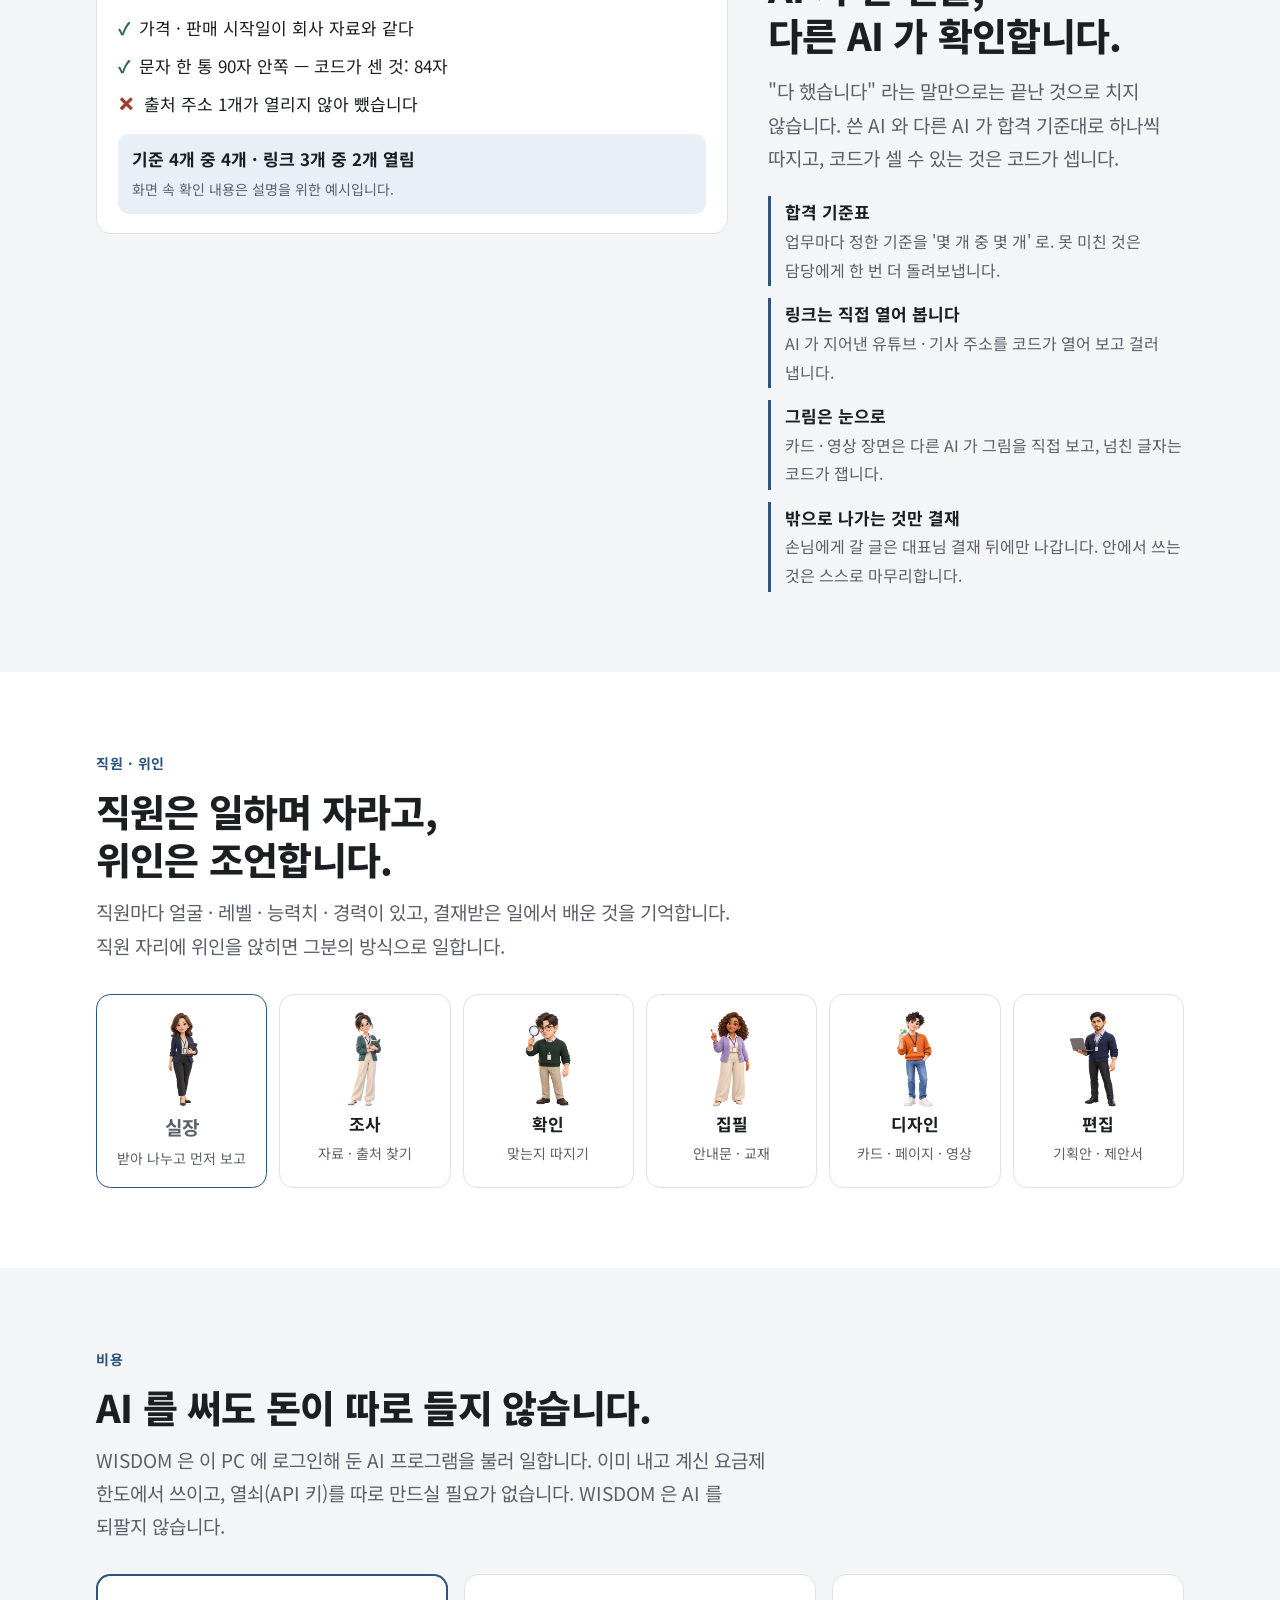
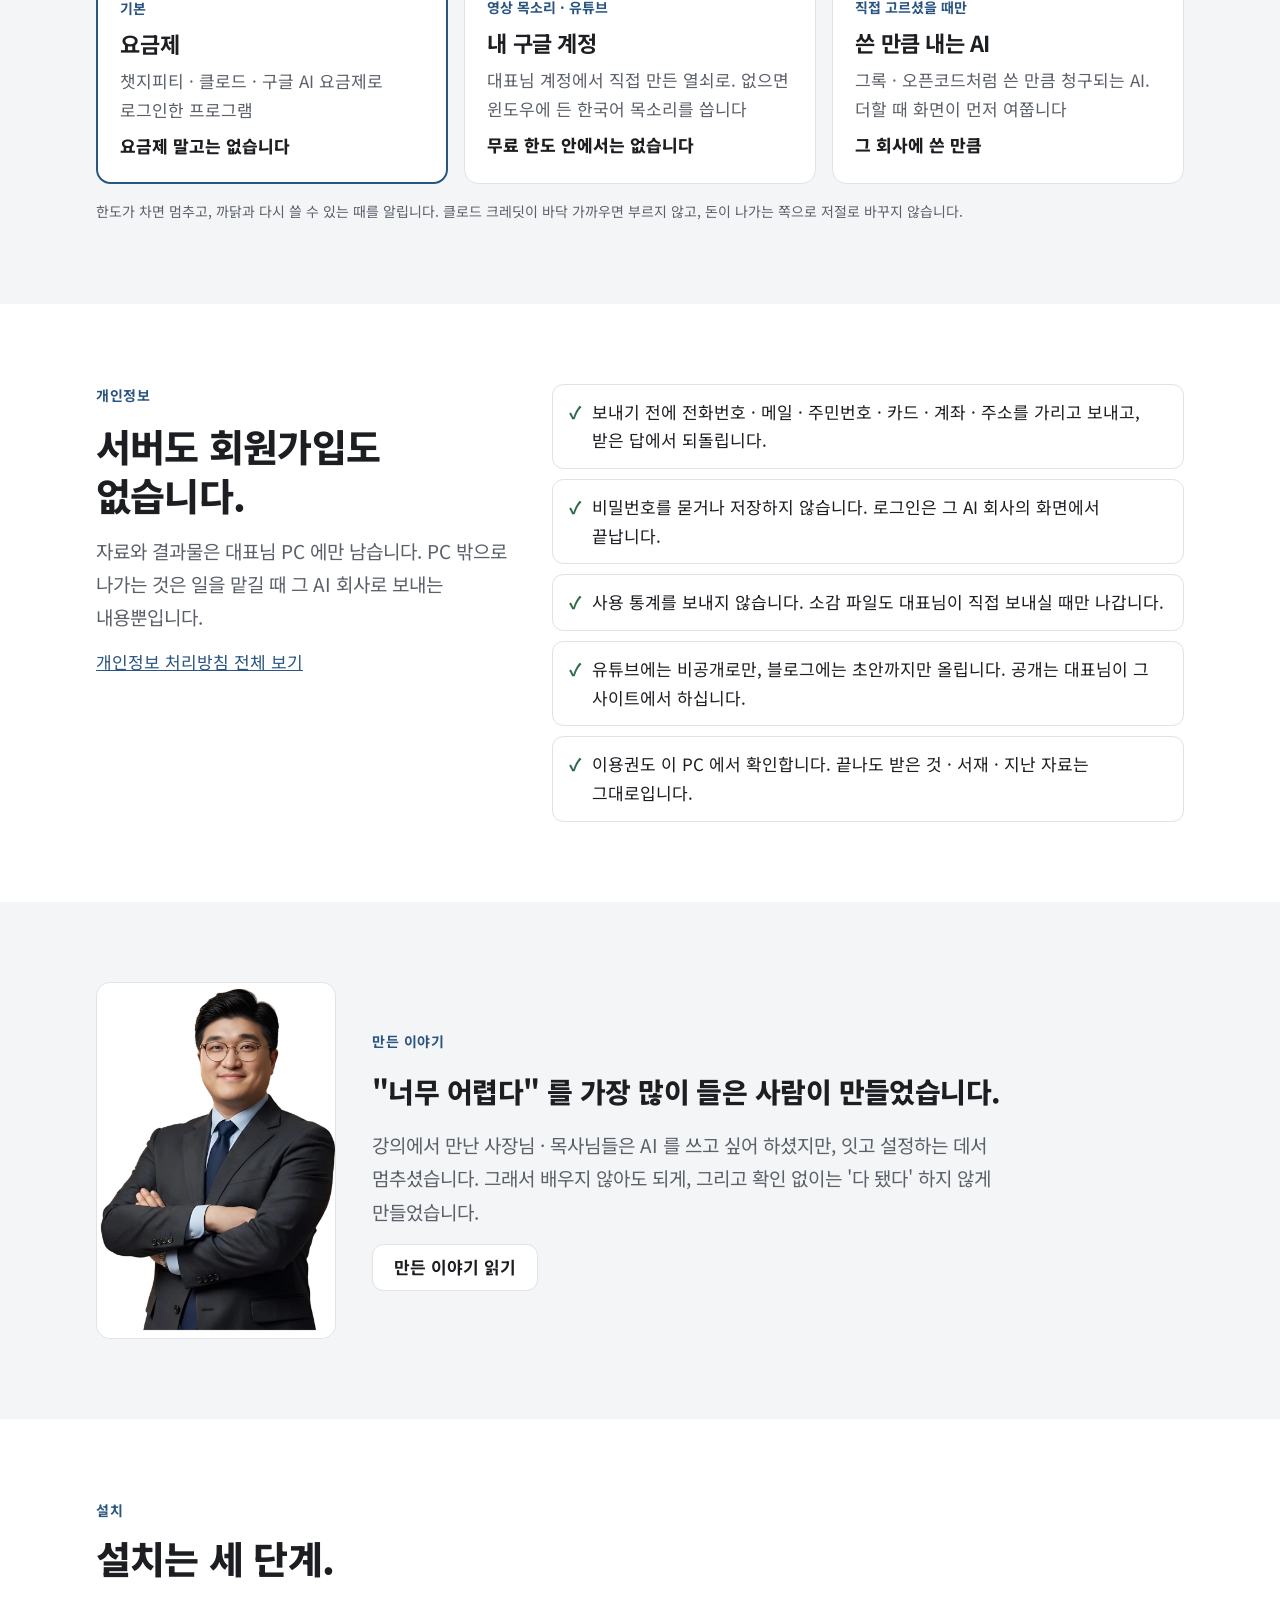
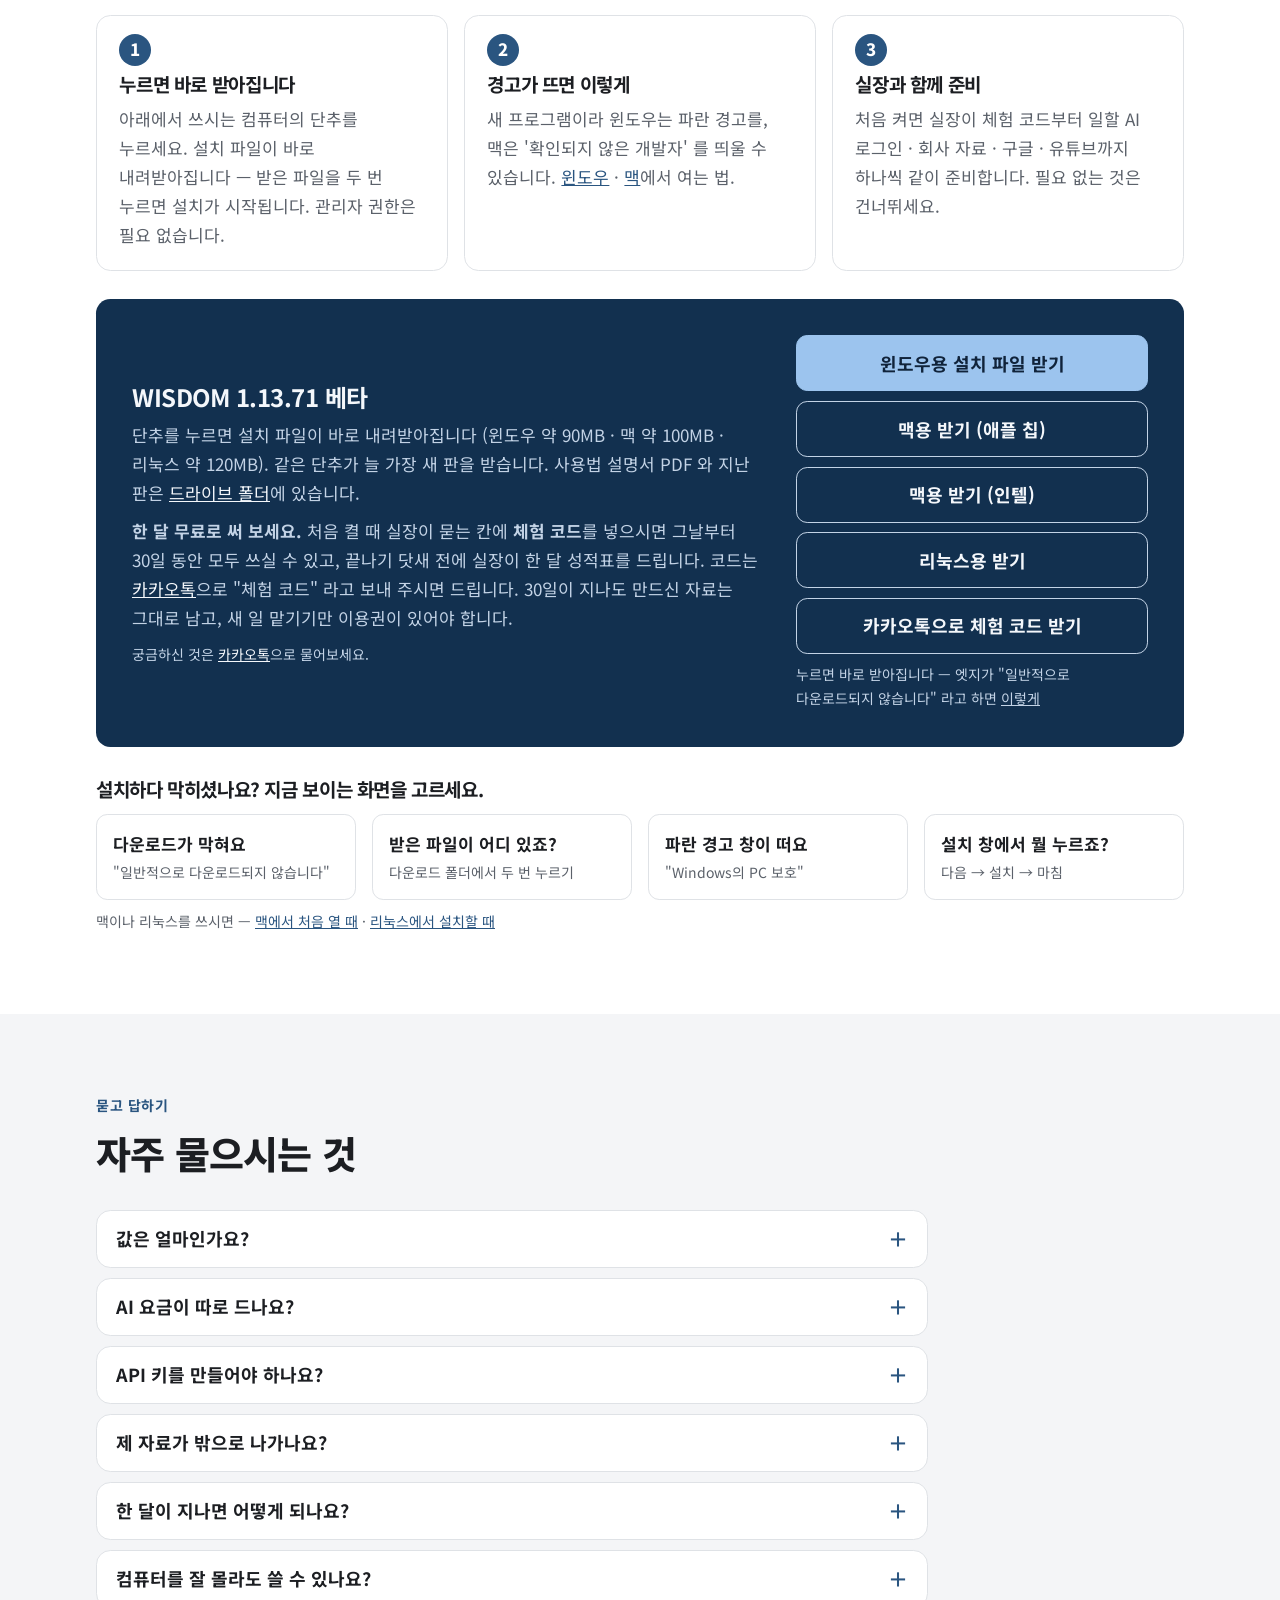
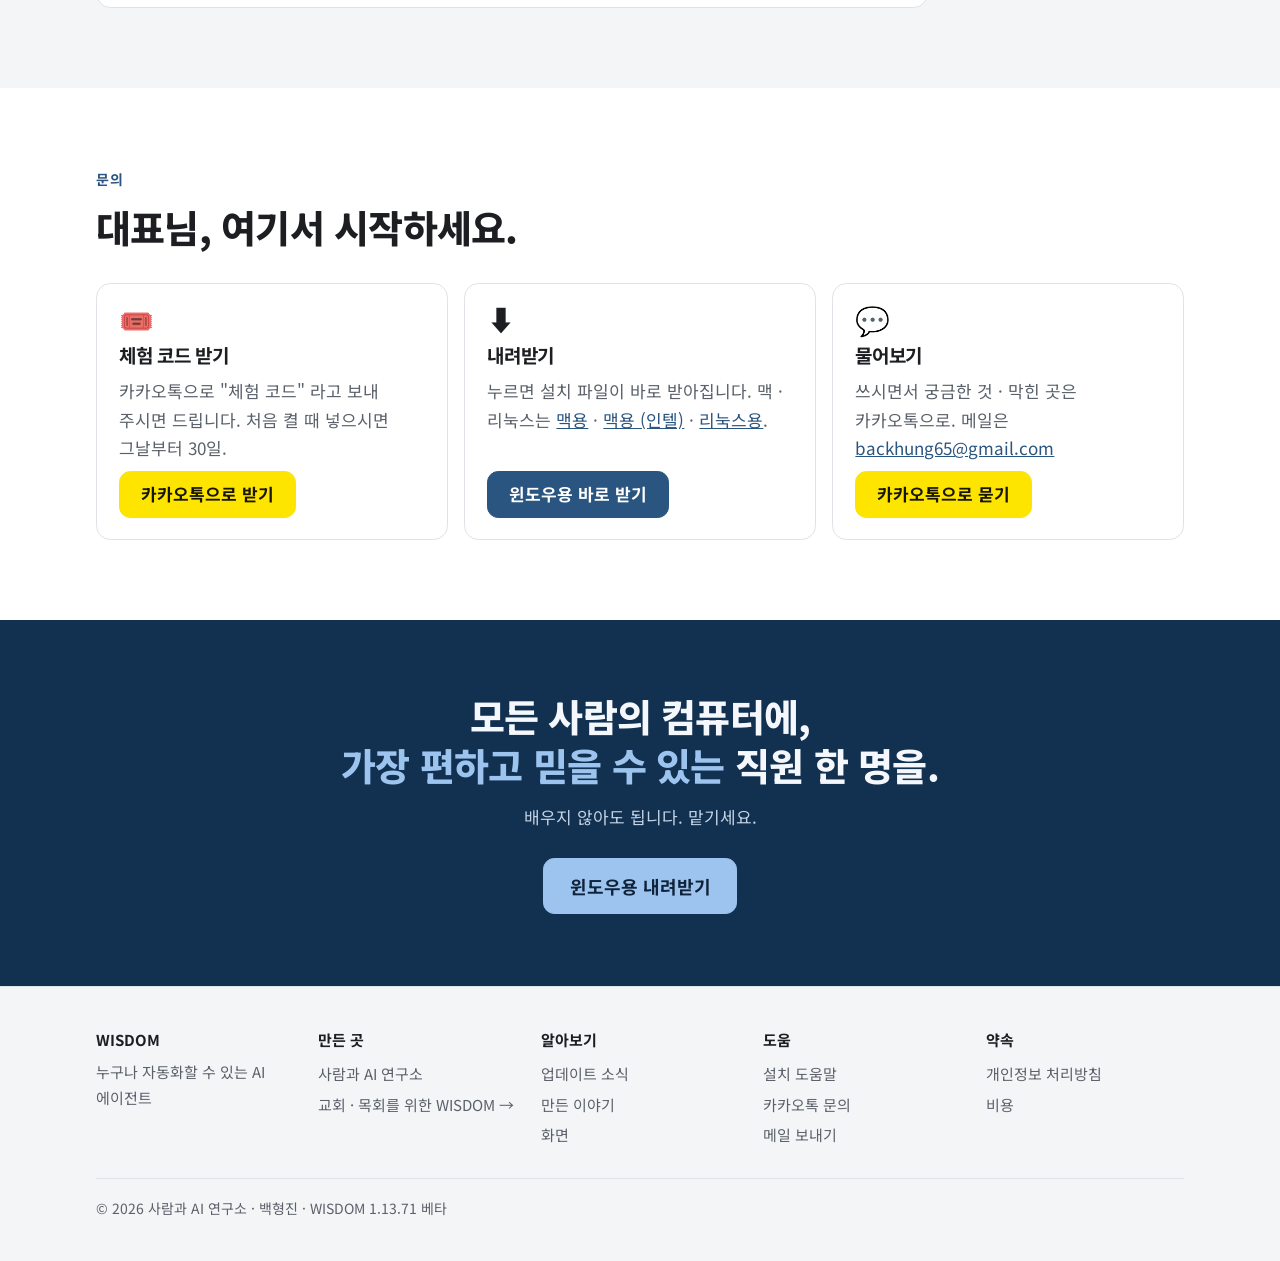
==== commit 1a53eff6: "1.13.71 (윈도우) — 전문가 채팅을 찾기 쉽게" ====
--- a/index.html
+++ b/index.html
@@ -29,7 +29,7 @@
 <main id="main">
 <section class="hero" id="top">
   <div class="wrap">
-    <a class="pill" href="updates.html"><b>새 판 1.13.70</b> 훈련 효과를 숫자로 →</a>
+    <a class="pill" href="updates.html"><b>새 판 1.13.71</b> 전문가 채팅을 찾기 쉽게 →</a>
     <h1><em>누구나</em> 자동화할 수 있는<br>AI 에이전트</h1>
     <p class="lead">말로 맡기시면 내 컴퓨터 안의 AI 직원들이 안내문 · 카드뉴스 · 영상을 만들고, 다른 AI 가 확인합니다.
       매주 반복하는 일은 한 번 걸어 두면 알아서 하고, 실장이 아침마다 보고합니다. 이미 쓰시는 챗지피티 · 클로드 요금제 그대로.</p>
@@ -39,7 +39,7 @@
       <a class="btn big" href="https://drive.usercontent.google.com/download?id=1jWQ5K6unzf87TFseXKDonnCIFrvl4HJV&export=download&confirm=t">맥용 (인텔) 내려받기</a>
       <a class="btn big" href="https://drive.usercontent.google.com/download?id=1G4w0XSQneakXwANMDuXqgMqlIocNkkys&export=download&confirm=t">리눅스용 내려받기</a>
     </div>
-    <p class="note">1.13.70 베타 · 윈도우 10 · 11 (64비트) · 맥 (애플 칩 · 인텔) · 리눅스 (우분투 22.04 이후 · 64비트) · 한 달 무료 체험 — <a href="https://open.kakao.com/o/smi51Hqi" target="_blank" rel="noopener">카카오톡으로 체험 코드 받기</a> · <a href="install.html">설치 도움말</a></p>
+    <p class="note">1.13.71 베타 · 윈도우 10 · 11 (64비트) · 맥 (애플 칩 · 인텔) · 리눅스 (우분투 22.04 이후 · 64비트) · 한 달 무료 체험 — <a href="https://open.kakao.com/o/smi51Hqi" target="_blank" rel="noopener">카카오톡으로 체험 코드 받기</a> · <a href="install.html">설치 도움말</a></p>
     <div class="facts" aria-label="WISDOM 한눈에">
       <div><b>23</b> 맡길 수 있는 업무</div>
       <div><b>3</b> 이어 쓰는 AI (챗지피티 · 클로드 · 안티그래비티)</div>
@@ -260,7 +260,7 @@
     </div>
     <div class="get">
       <div>
-        <h3 style="font-size:24px">WISDOM 1.13.70 베타</h3>
+        <h3 style="font-size:24px">WISDOM 1.13.71 베타</h3>
         <p style="margin-top:.4rem">단추를 누르면 설치 파일이 바로 내려받아집니다 (윈도우 약 90MB · 맥 약 100MB · 리눅스 약 120MB). 같은 단추가 늘 가장 새 판을 받습니다. 사용법 설명서 PDF 와 지난 판은 <a href="https://drive.google.com/drive/folders/1mOP1srYSzNv9KvTLAzX6_mm_RlCM41Ka?usp=sharing" target="_blank" rel="noopener">드라이브 폴더</a>에 있습니다.</p>
         <p style="margin-top:.6rem"><b>한 달 무료로 써 보세요.</b> 처음 켤 때 실장이 묻는 칸에 <b>체험 코드</b>를 넣으시면 그날부터 30일 동안 모두 쓰실 수 있고, 끝나기 닷새 전에 실장이 한 달 성적표를 드립니다.
           코드는 <a href="https://open.kakao.com/o/smi51Hqi" target="_blank" rel="noopener">카카오톡</a>으로 "체험 코드" 라고 보내 주시면 드립니다. 30일이 지나도 만드신 자료는 그대로 남고, 새 일 맡기기만 이용권이 있어야 합니다.</p>
@@ -331,7 +331,7 @@
     <div><b>도움</b><a href="install.html">설치 도움말</a><a href="https://open.kakao.com/o/smi51Hqi" target="_blank" rel="noopener">카카오톡 문의</a><a href="mailto:backhung65@gmail.com">메일 보내기</a></div>
     <div><b>약속</b><a href="privacy.html">개인정보 처리방침</a><a href="#cost">비용</a></div>
   </div>
-  <p class="last">© 2026 사람과 AI 연구소 · 백형진 · WISDOM 1.13.70 베타</p>
+  <p class="last">© 2026 사람과 AI 연구소 · 백형진 · WISDOM 1.13.71 베타</p>
 </div></footer>
 
 <script>
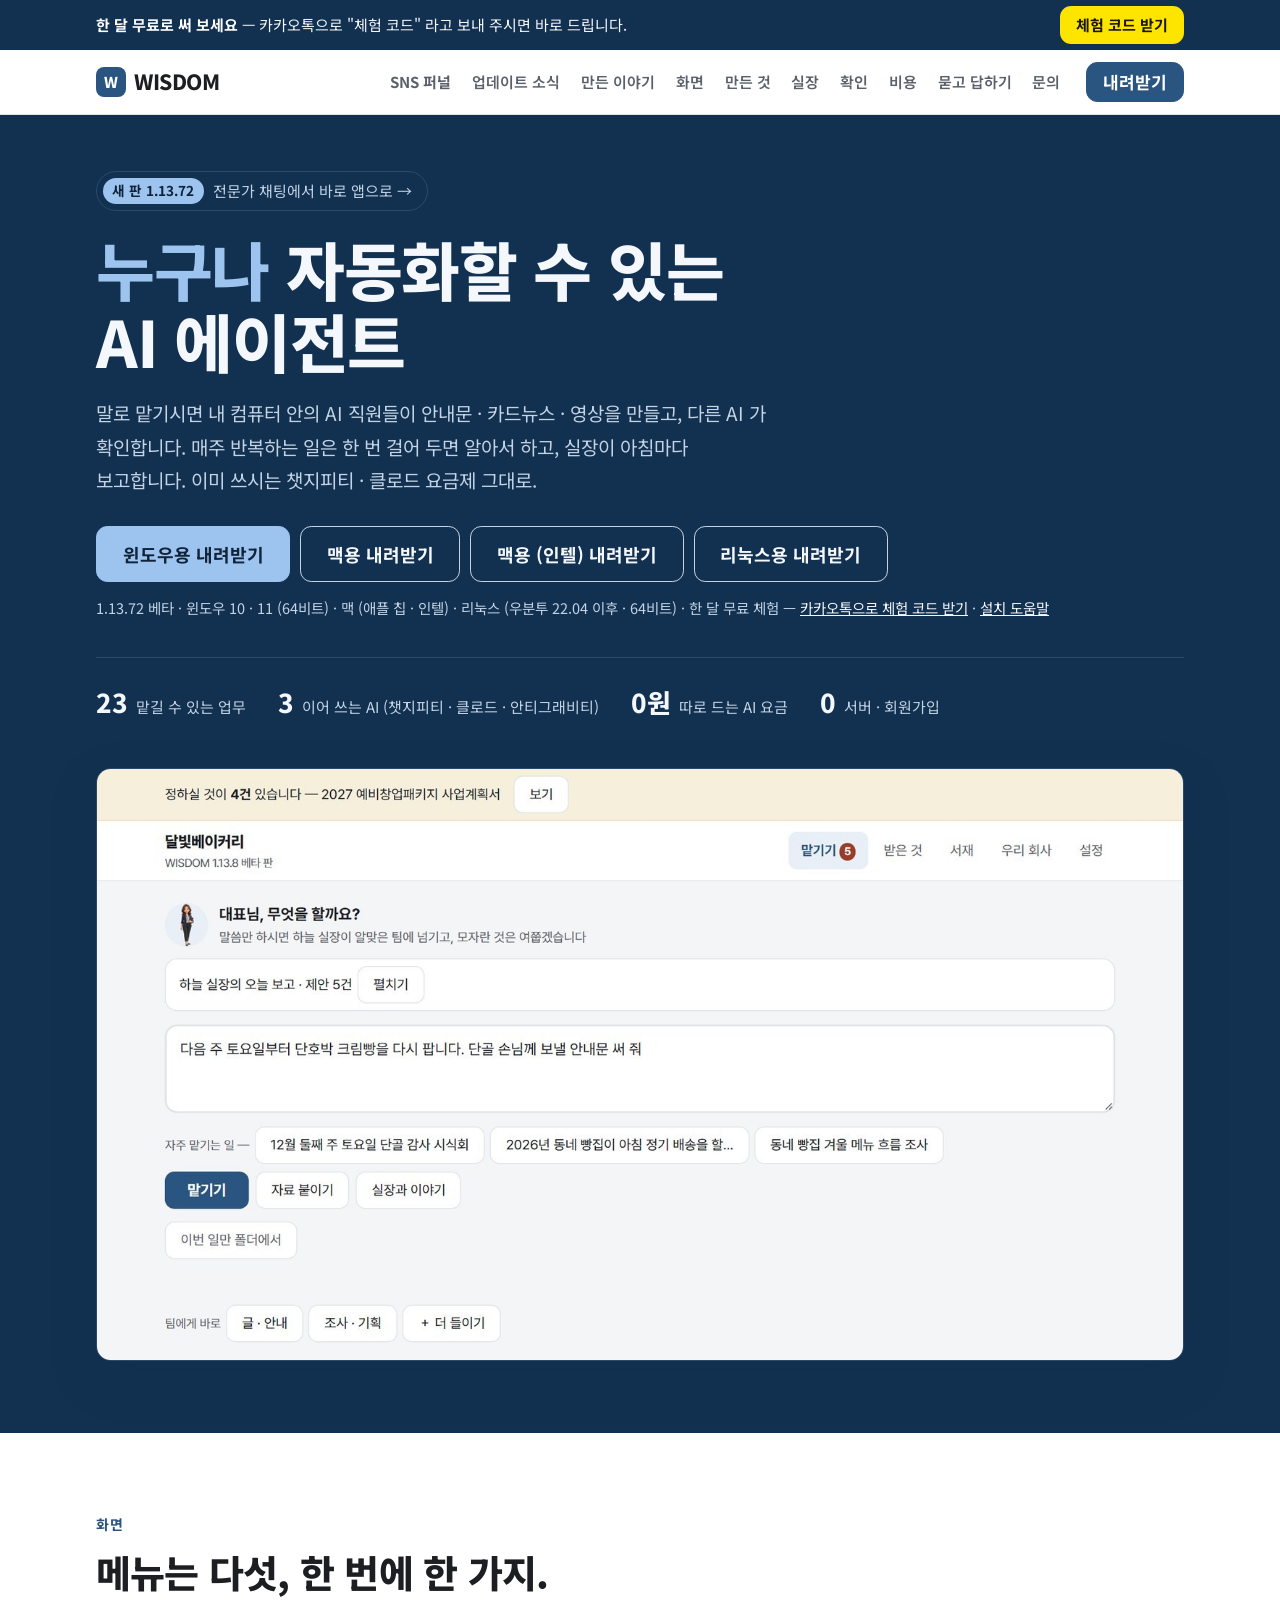
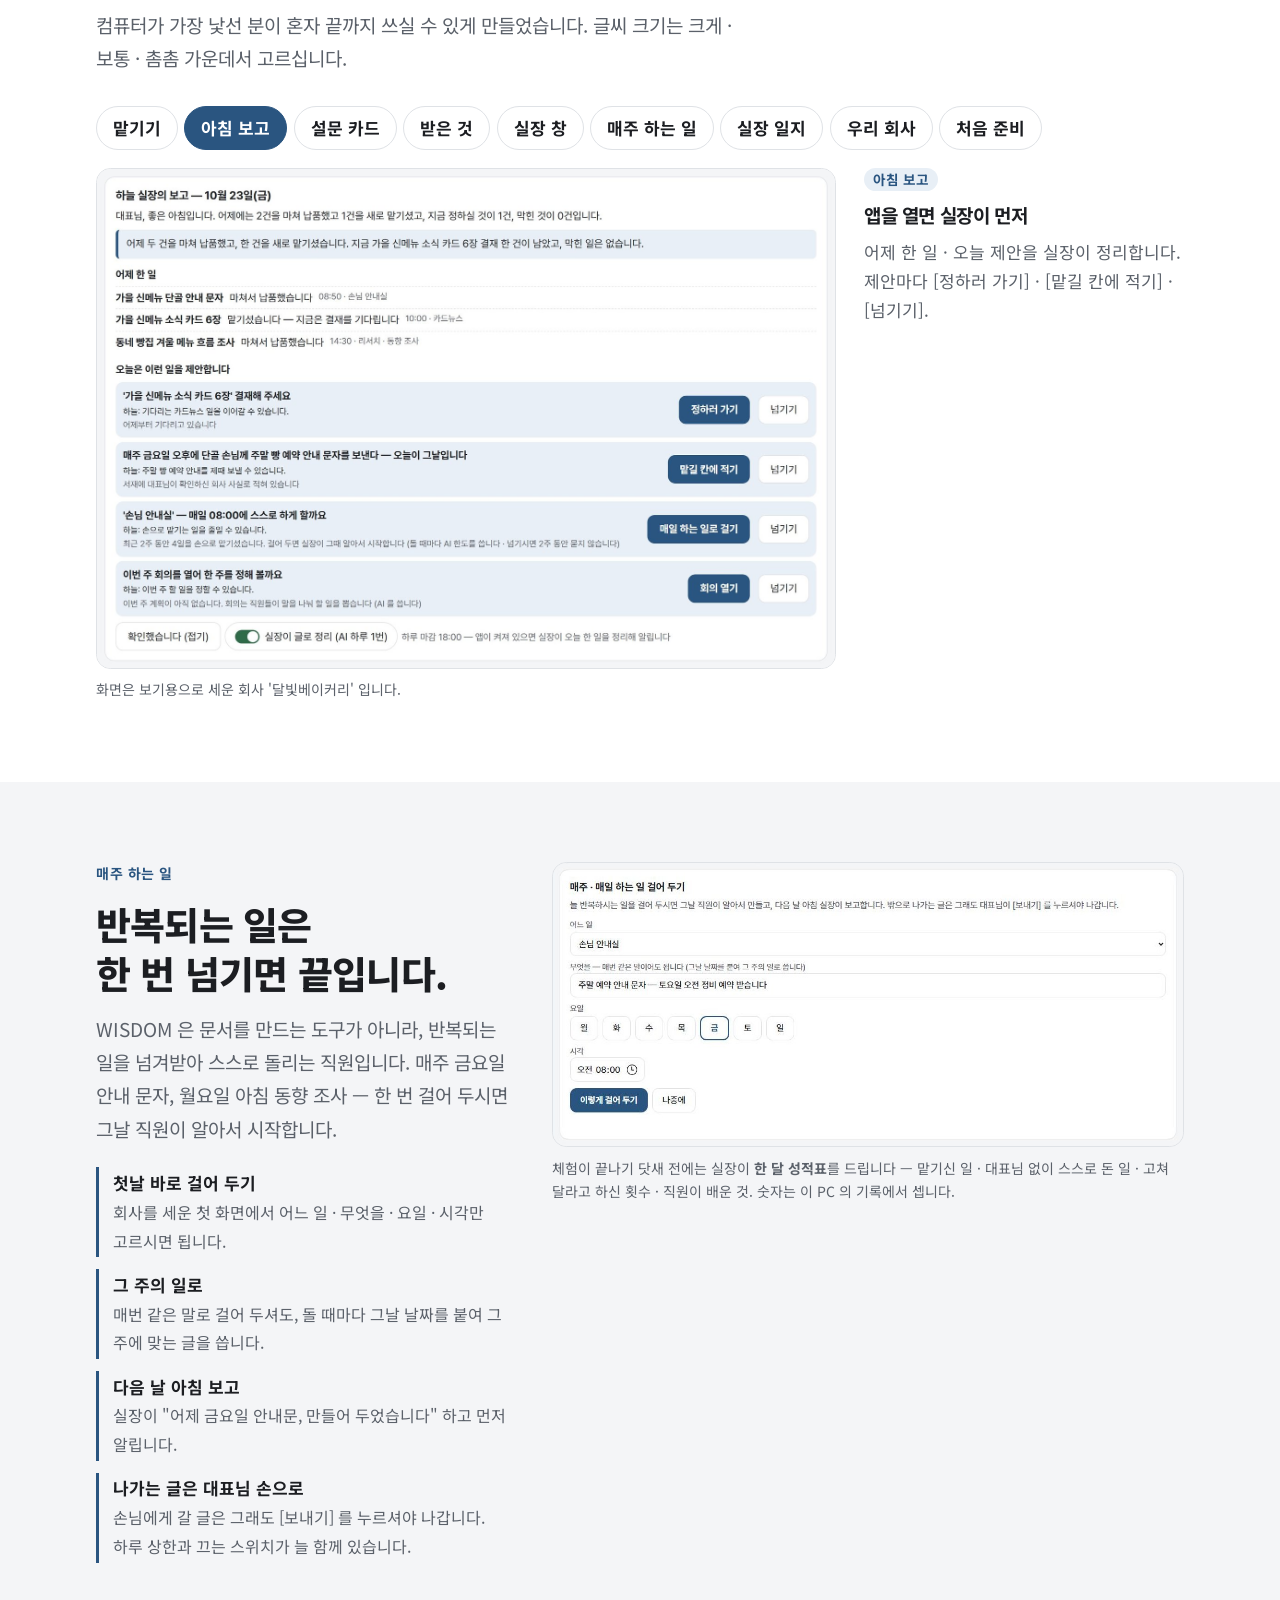
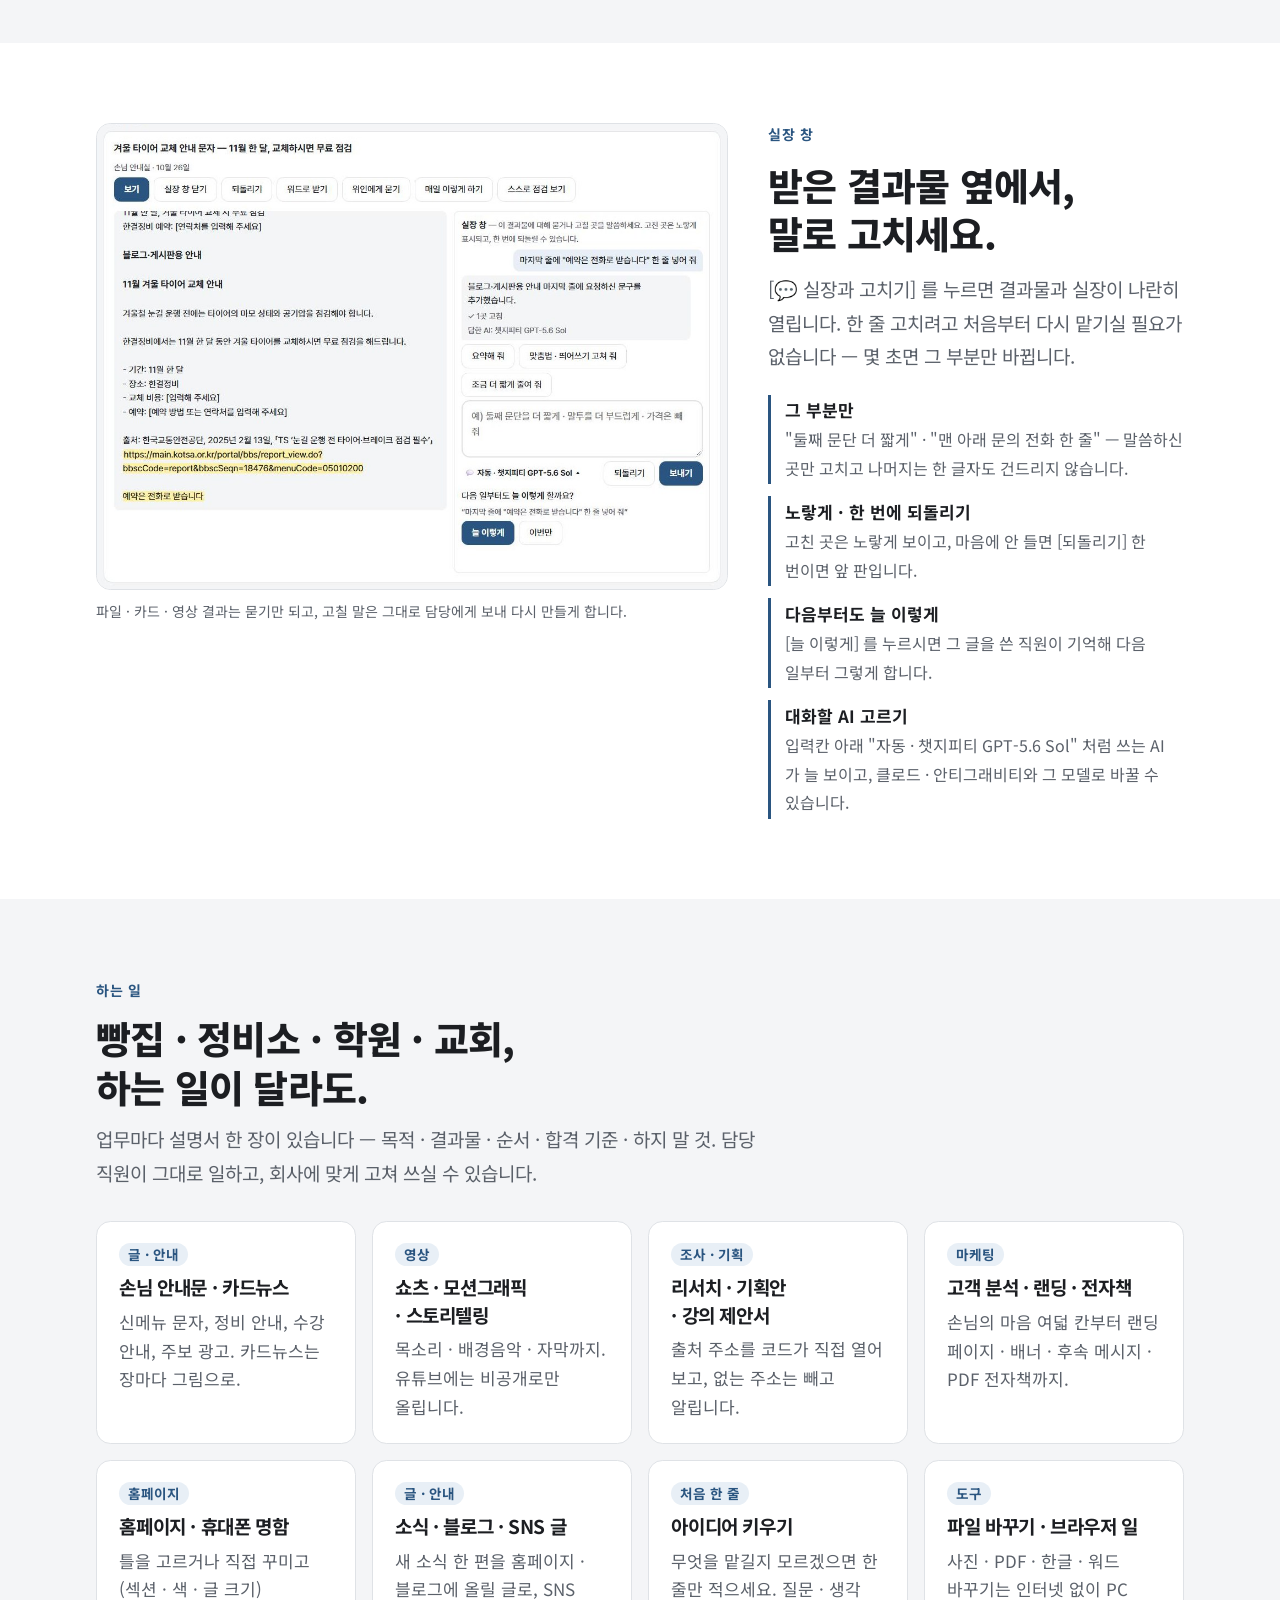
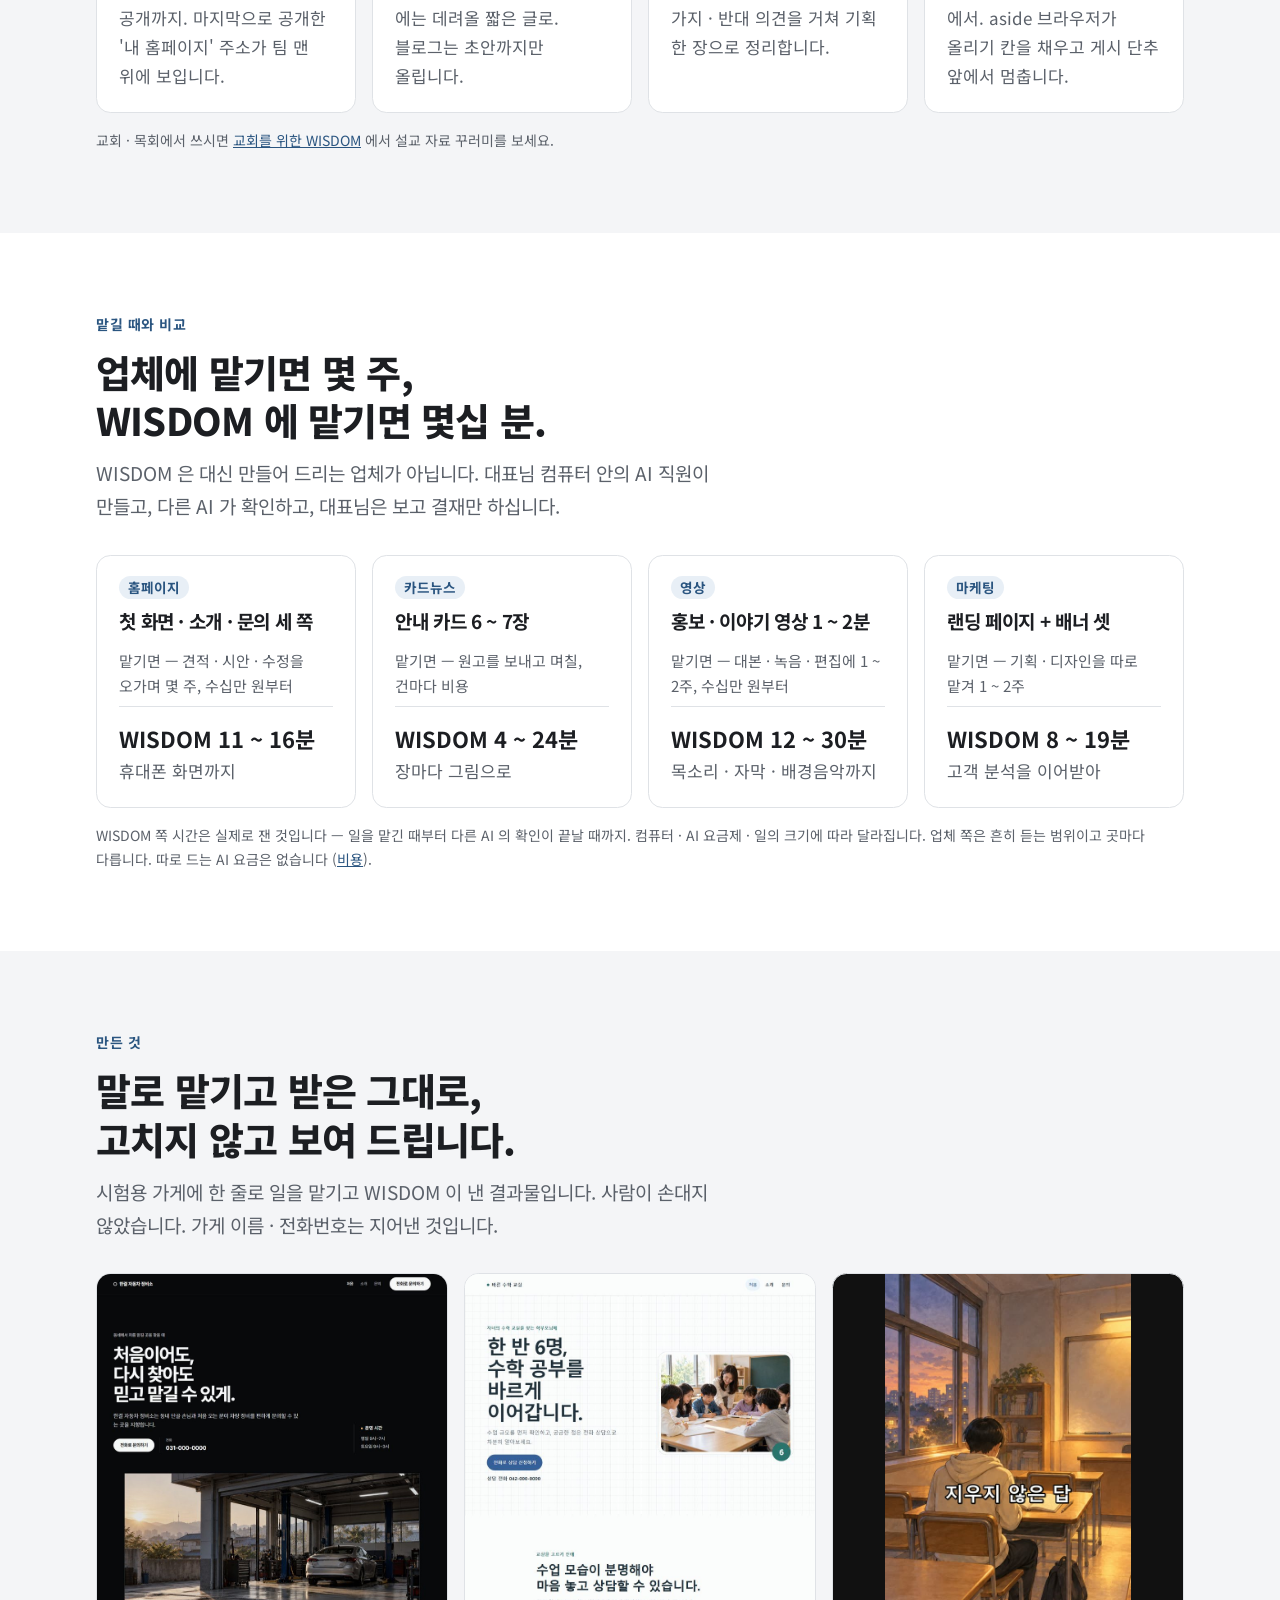
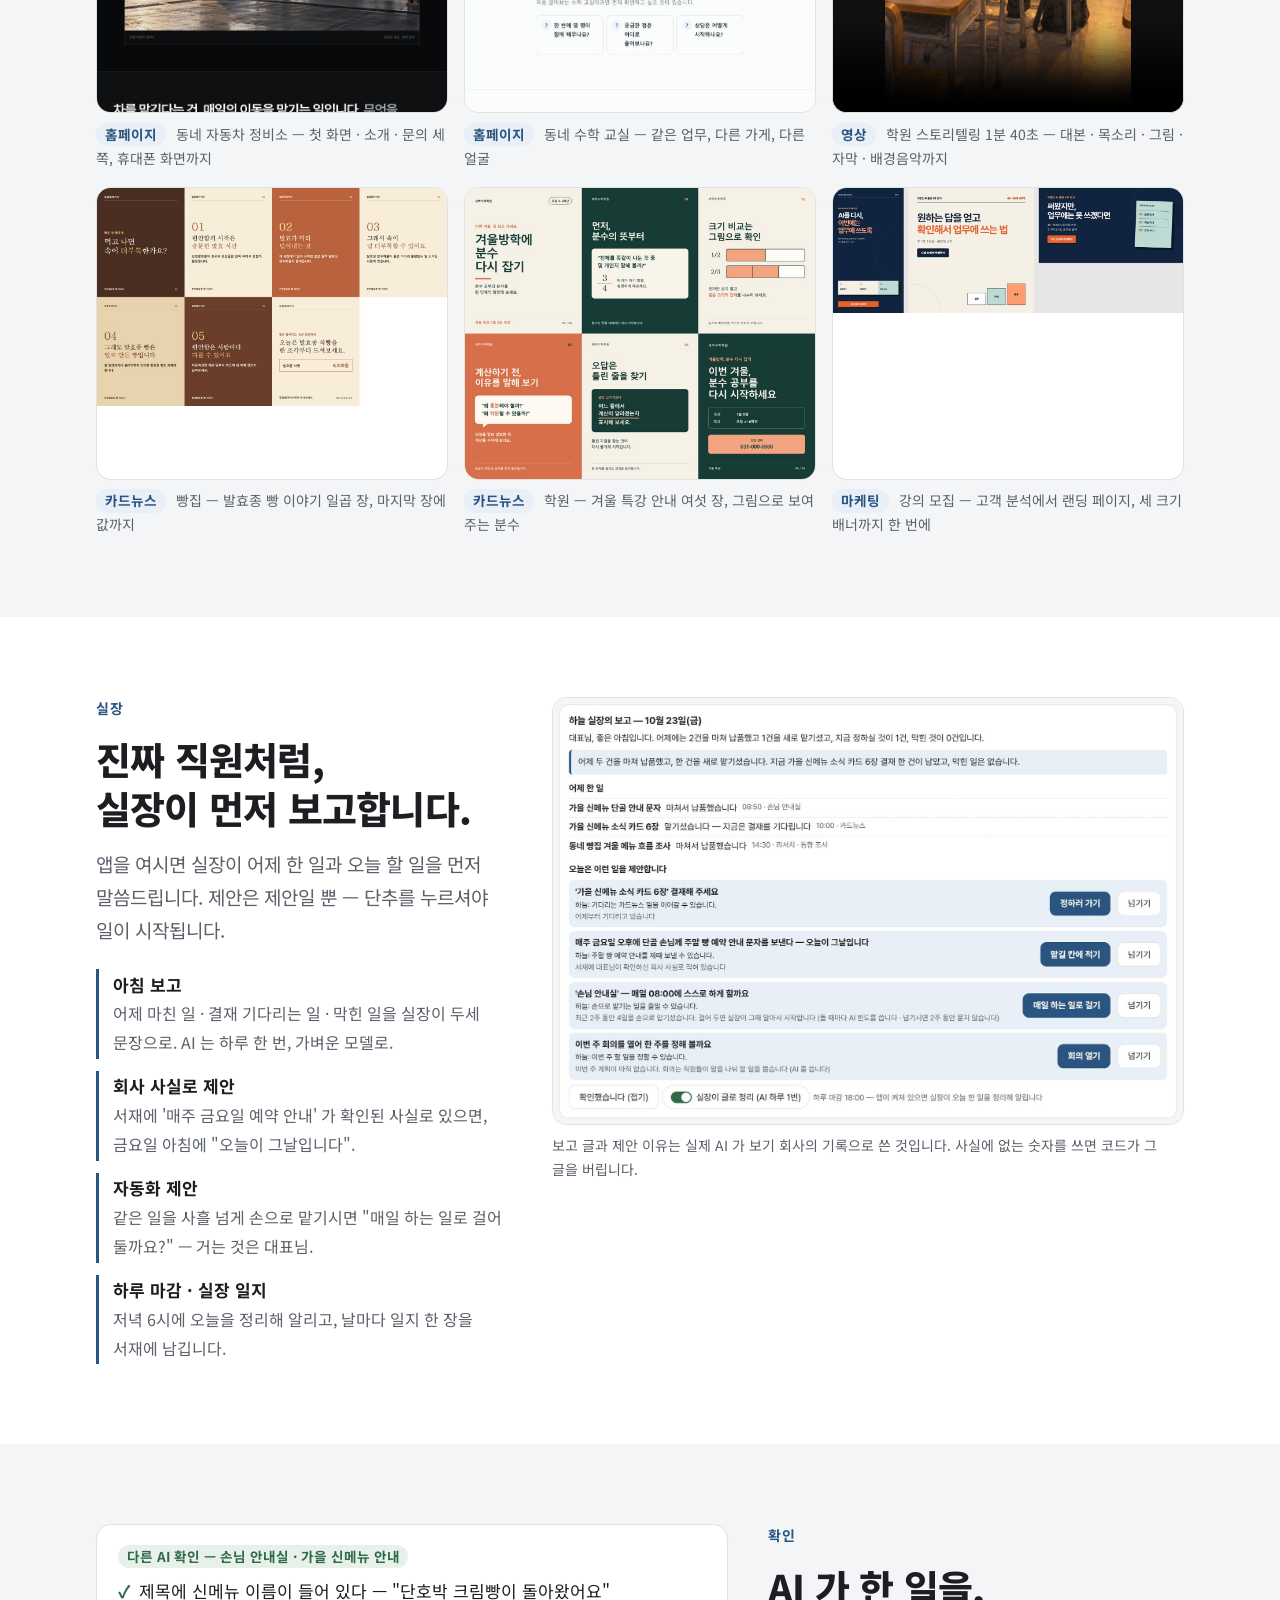
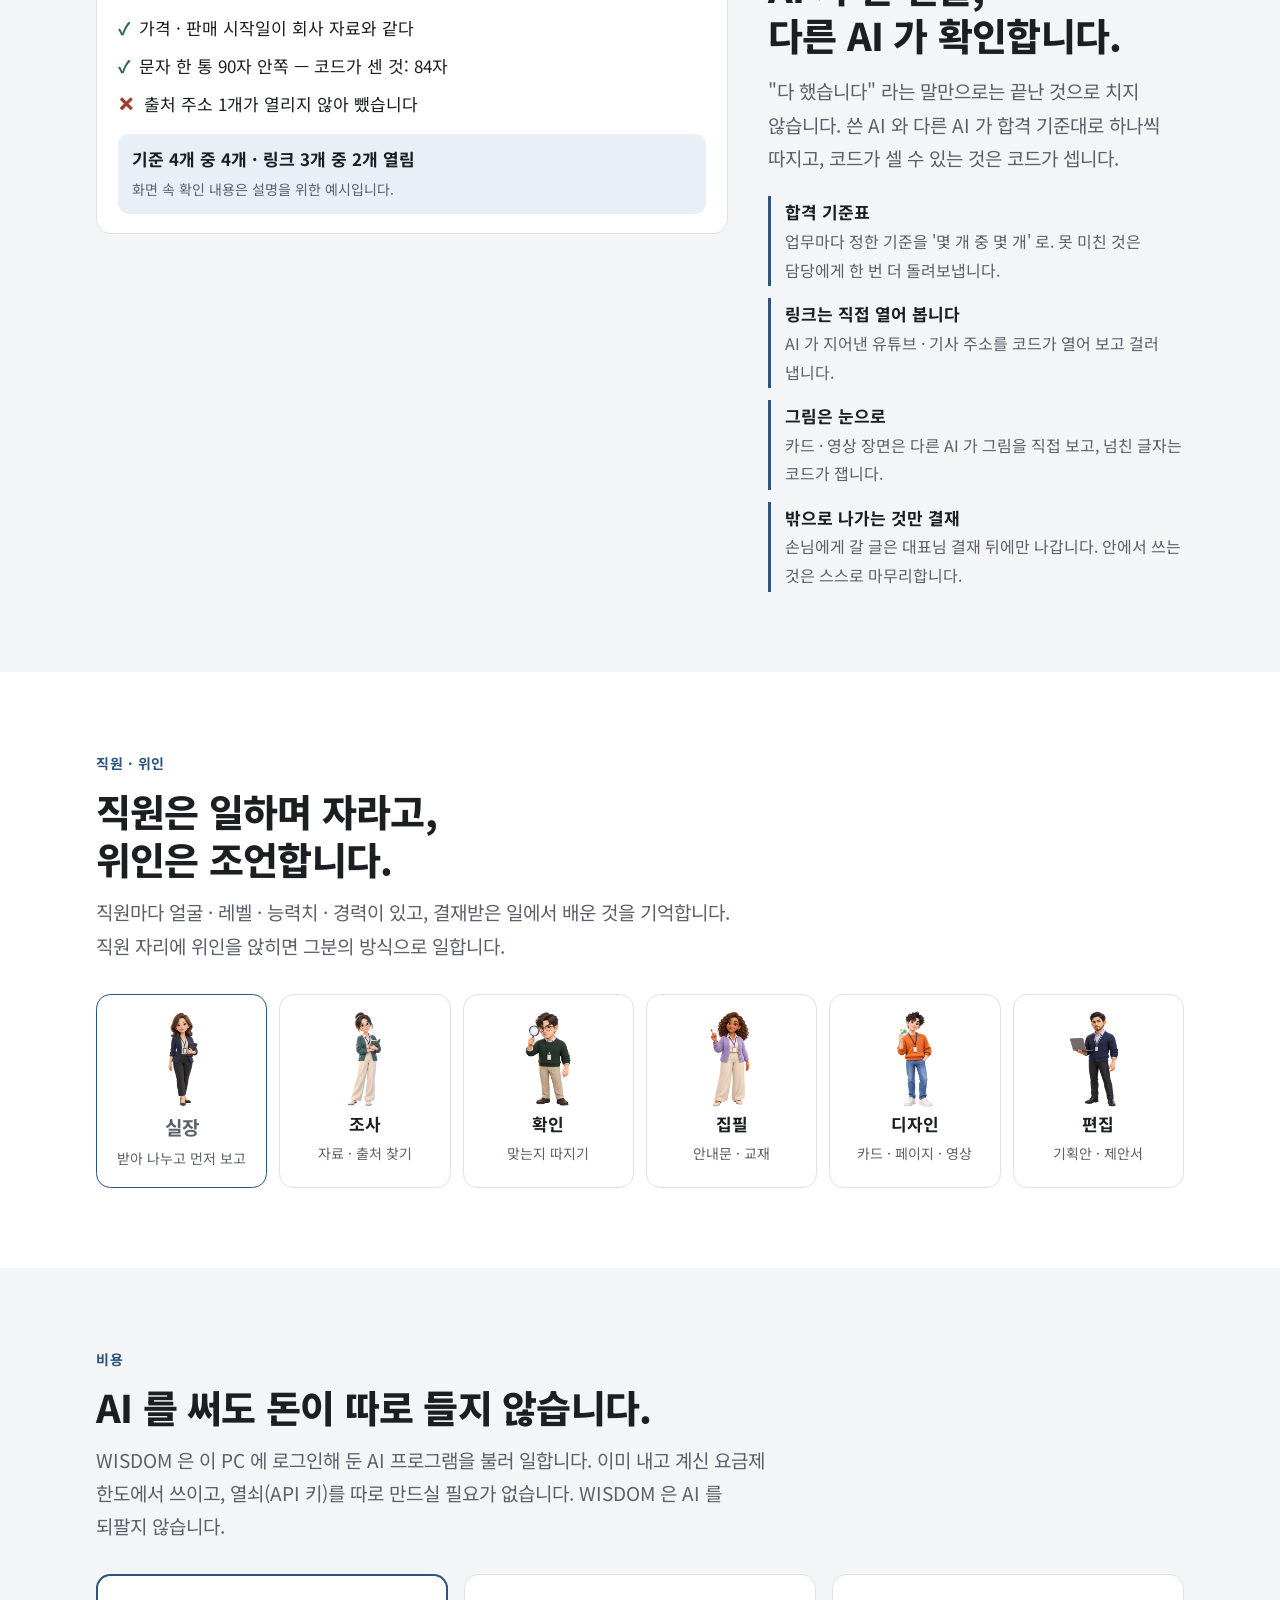
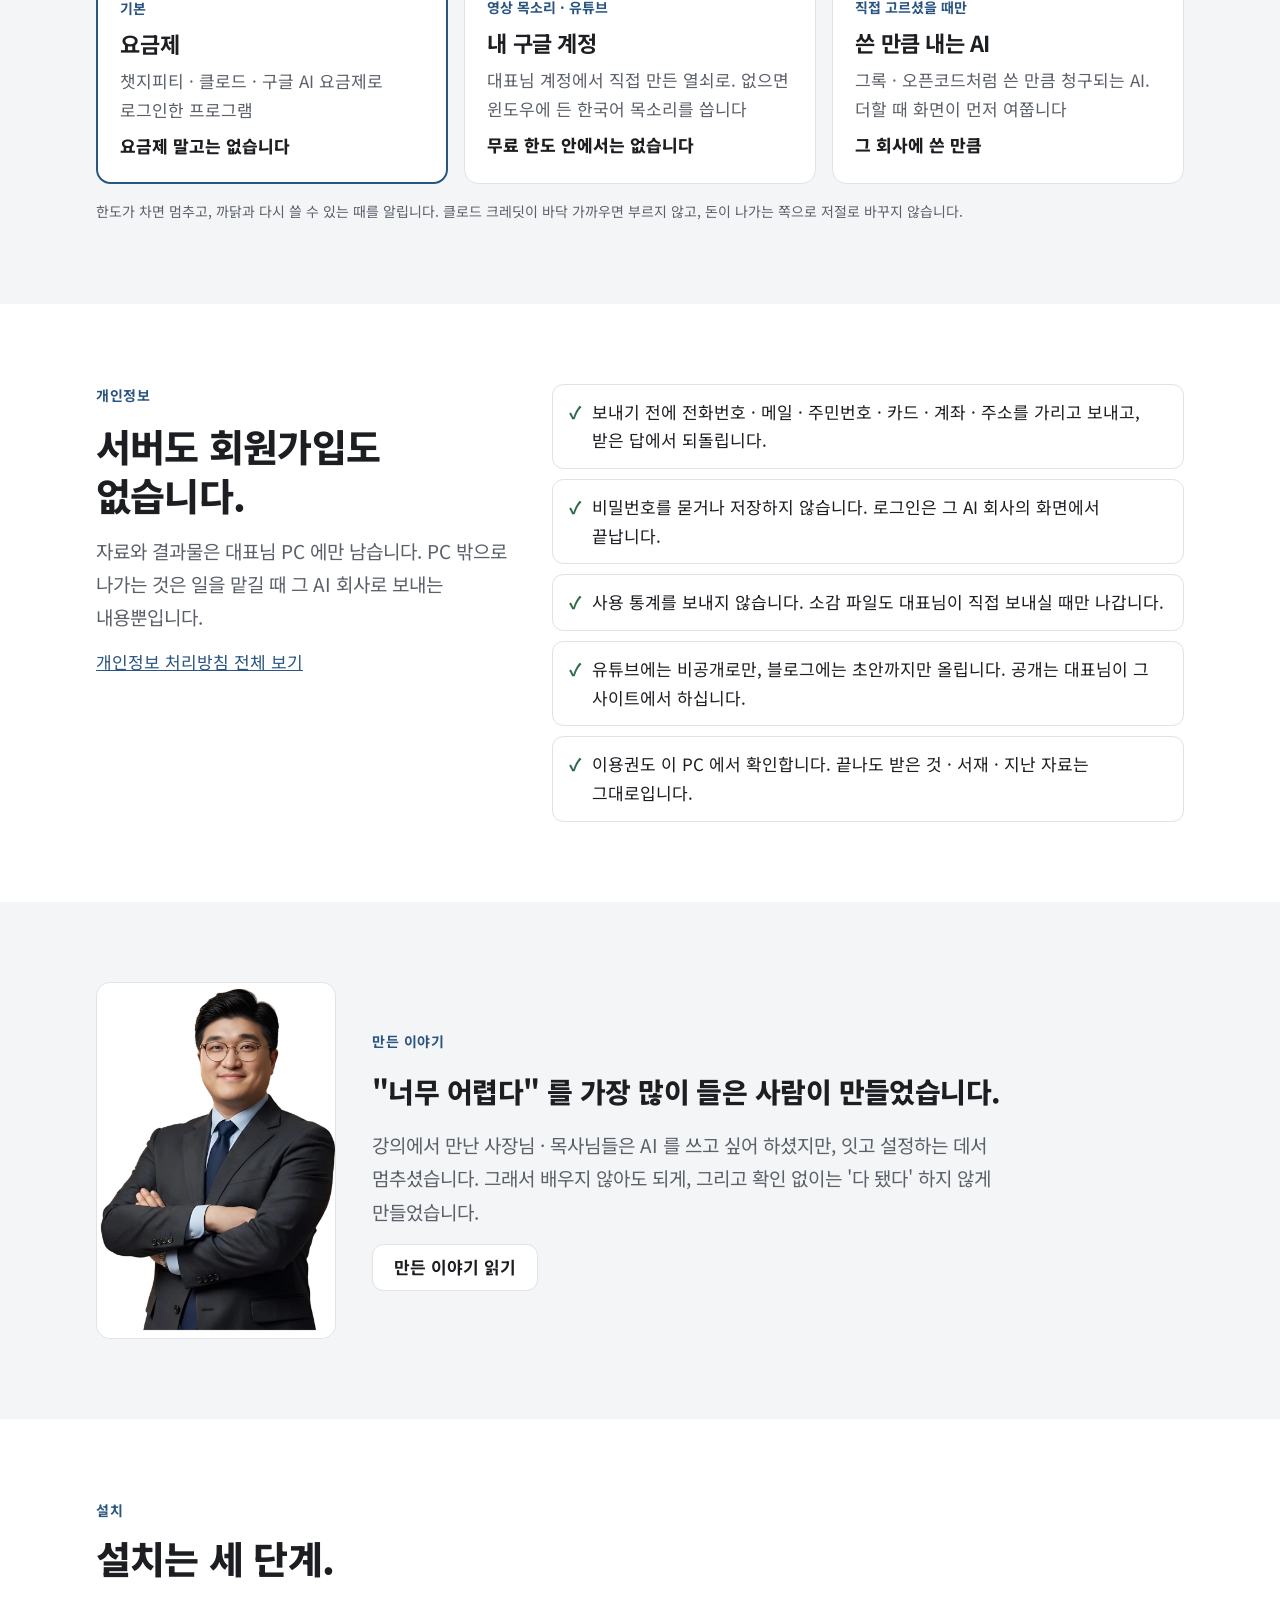
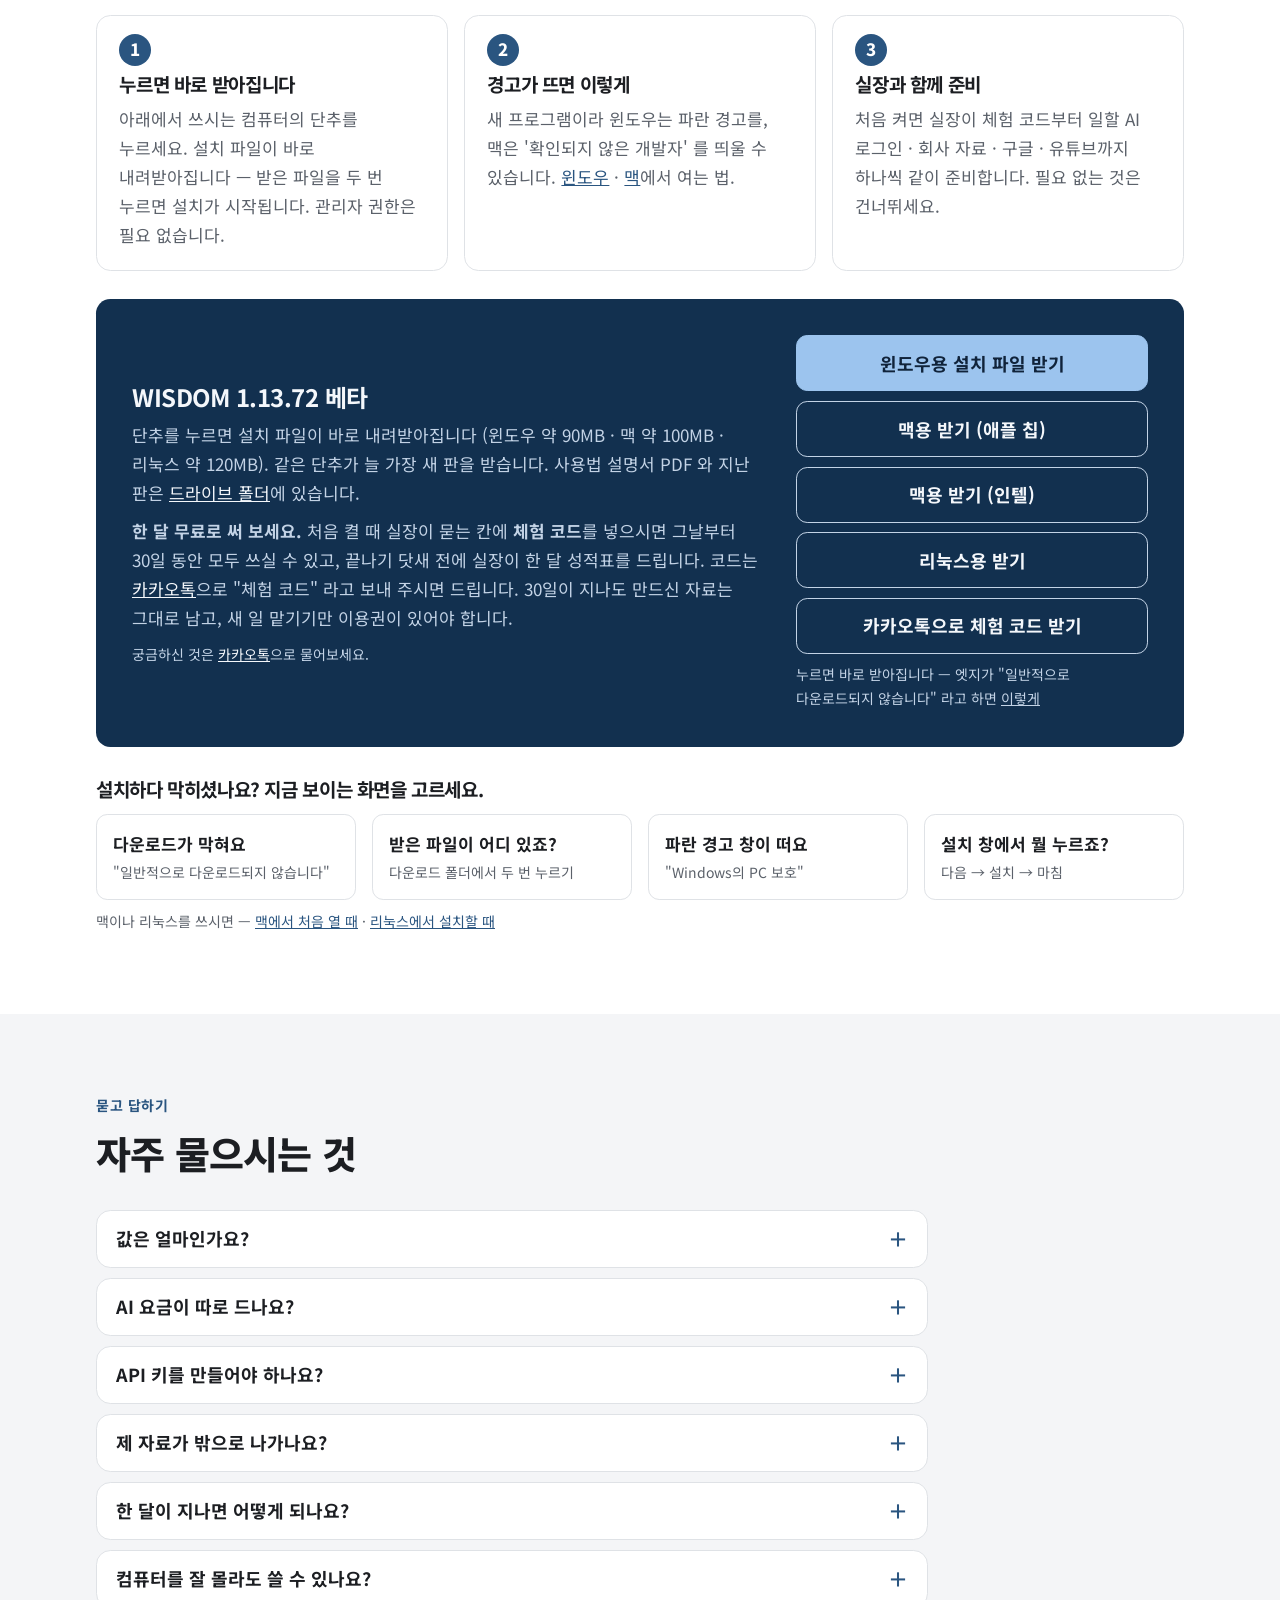
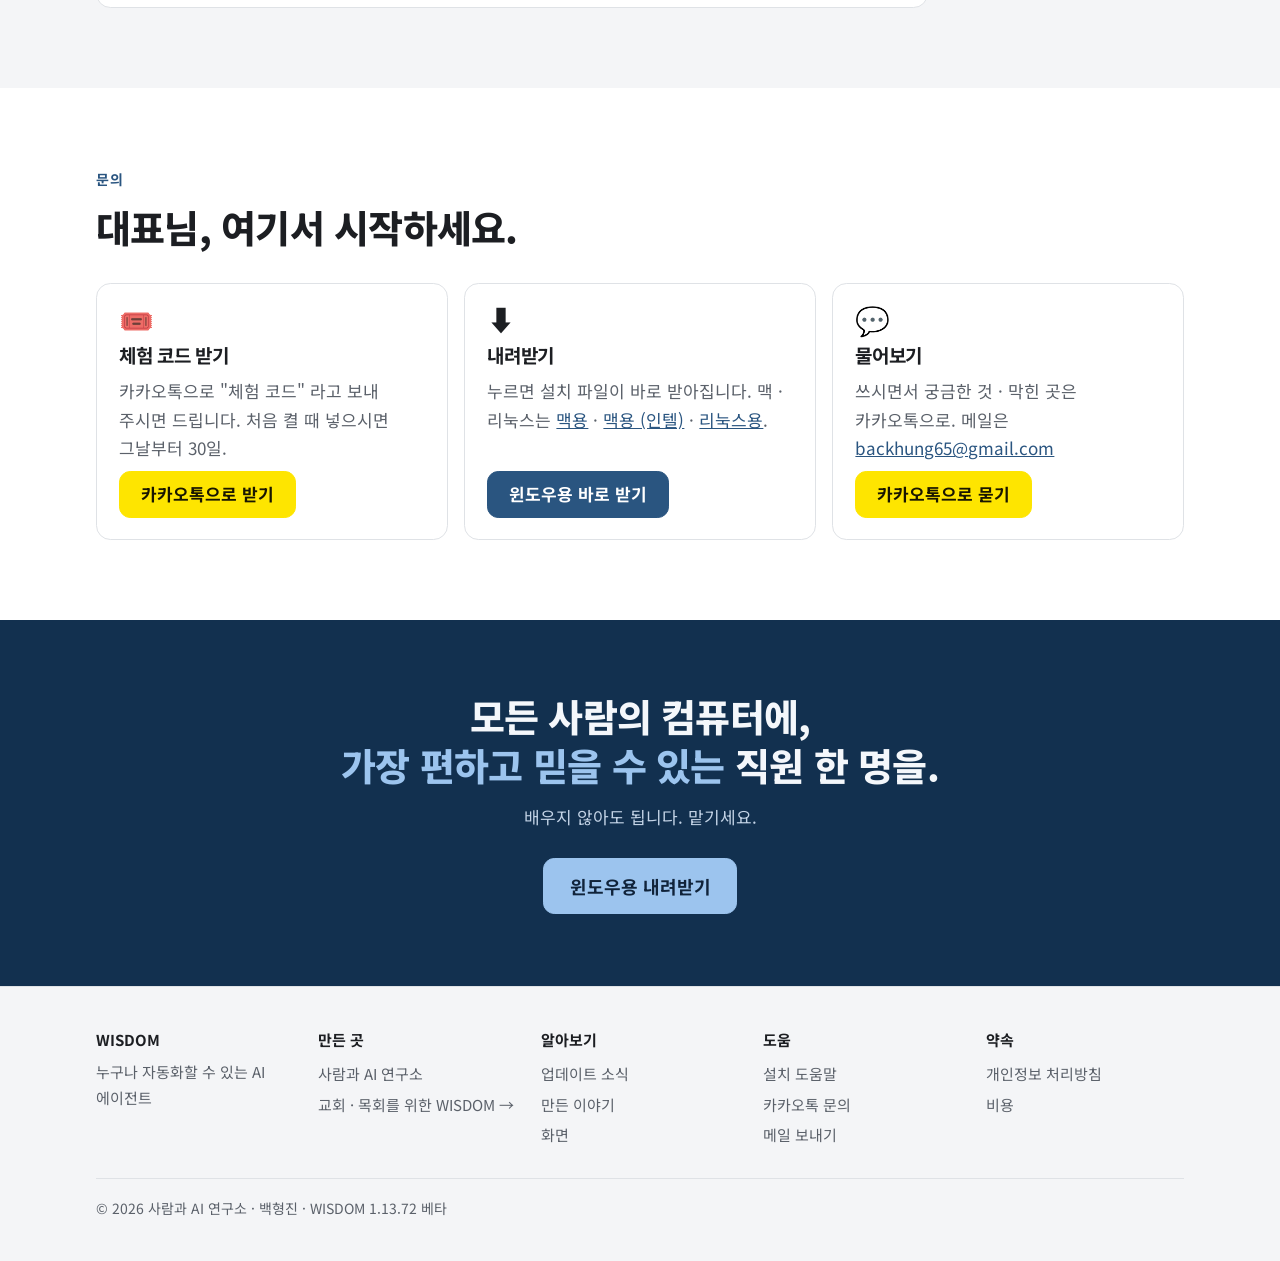
==== commit 85036140: "1.13.72 (윈도우) — 전문가 채팅에서 바로 앱으로" ====
--- a/index.html
+++ b/index.html
@@ -29,7 +29,7 @@
 <main id="main">
 <section class="hero" id="top">
   <div class="wrap">
-    <a class="pill" href="updates.html"><b>새 판 1.13.71</b> 전문가 채팅을 찾기 쉽게 →</a>
+    <a class="pill" href="updates.html"><b>새 판 1.13.72</b> 전문가 채팅에서 바로 앱으로 →</a>
     <h1><em>누구나</em> 자동화할 수 있는<br>AI 에이전트</h1>
     <p class="lead">말로 맡기시면 내 컴퓨터 안의 AI 직원들이 안내문 · 카드뉴스 · 영상을 만들고, 다른 AI 가 확인합니다.
       매주 반복하는 일은 한 번 걸어 두면 알아서 하고, 실장이 아침마다 보고합니다. 이미 쓰시는 챗지피티 · 클로드 요금제 그대로.</p>
@@ -39,7 +39,7 @@
       <a class="btn big" href="https://drive.usercontent.google.com/download?id=1jWQ5K6unzf87TFseXKDonnCIFrvl4HJV&export=download&confirm=t">맥용 (인텔) 내려받기</a>
       <a class="btn big" href="https://drive.usercontent.google.com/download?id=1G4w0XSQneakXwANMDuXqgMqlIocNkkys&export=download&confirm=t">리눅스용 내려받기</a>
     </div>
-    <p class="note">1.13.71 베타 · 윈도우 10 · 11 (64비트) · 맥 (애플 칩 · 인텔) · 리눅스 (우분투 22.04 이후 · 64비트) · 한 달 무료 체험 — <a href="https://open.kakao.com/o/smi51Hqi" target="_blank" rel="noopener">카카오톡으로 체험 코드 받기</a> · <a href="install.html">설치 도움말</a></p>
+    <p class="note">1.13.72 베타 · 윈도우 10 · 11 (64비트) · 맥 (애플 칩 · 인텔) · 리눅스 (우분투 22.04 이후 · 64비트) · 한 달 무료 체험 — <a href="https://open.kakao.com/o/smi51Hqi" target="_blank" rel="noopener">카카오톡으로 체험 코드 받기</a> · <a href="install.html">설치 도움말</a></p>
     <div class="facts" aria-label="WISDOM 한눈에">
       <div><b>23</b> 맡길 수 있는 업무</div>
       <div><b>3</b> 이어 쓰는 AI (챗지피티 · 클로드 · 안티그래비티)</div>
@@ -260,7 +260,7 @@
     </div>
     <div class="get">
       <div>
-        <h3 style="font-size:24px">WISDOM 1.13.71 베타</h3>
+        <h3 style="font-size:24px">WISDOM 1.13.72 베타</h3>
         <p style="margin-top:.4rem">단추를 누르면 설치 파일이 바로 내려받아집니다 (윈도우 약 90MB · 맥 약 100MB · 리눅스 약 120MB). 같은 단추가 늘 가장 새 판을 받습니다. 사용법 설명서 PDF 와 지난 판은 <a href="https://drive.google.com/drive/folders/1mOP1srYSzNv9KvTLAzX6_mm_RlCM41Ka?usp=sharing" target="_blank" rel="noopener">드라이브 폴더</a>에 있습니다.</p>
         <p style="margin-top:.6rem"><b>한 달 무료로 써 보세요.</b> 처음 켤 때 실장이 묻는 칸에 <b>체험 코드</b>를 넣으시면 그날부터 30일 동안 모두 쓰실 수 있고, 끝나기 닷새 전에 실장이 한 달 성적표를 드립니다.
           코드는 <a href="https://open.kakao.com/o/smi51Hqi" target="_blank" rel="noopener">카카오톡</a>으로 "체험 코드" 라고 보내 주시면 드립니다. 30일이 지나도 만드신 자료는 그대로 남고, 새 일 맡기기만 이용권이 있어야 합니다.</p>
@@ -331,7 +331,7 @@
     <div><b>도움</b><a href="install.html">설치 도움말</a><a href="https://open.kakao.com/o/smi51Hqi" target="_blank" rel="noopener">카카오톡 문의</a><a href="mailto:backhung65@gmail.com">메일 보내기</a></div>
     <div><b>약속</b><a href="privacy.html">개인정보 처리방침</a><a href="#cost">비용</a></div>
   </div>
-  <p class="last">© 2026 사람과 AI 연구소 · 백형진 · WISDOM 1.13.71 베타</p>
+  <p class="last">© 2026 사람과 AI 연구소 · 백형진 · WISDOM 1.13.72 베타</p>
 </div></footer>
 
 <script>
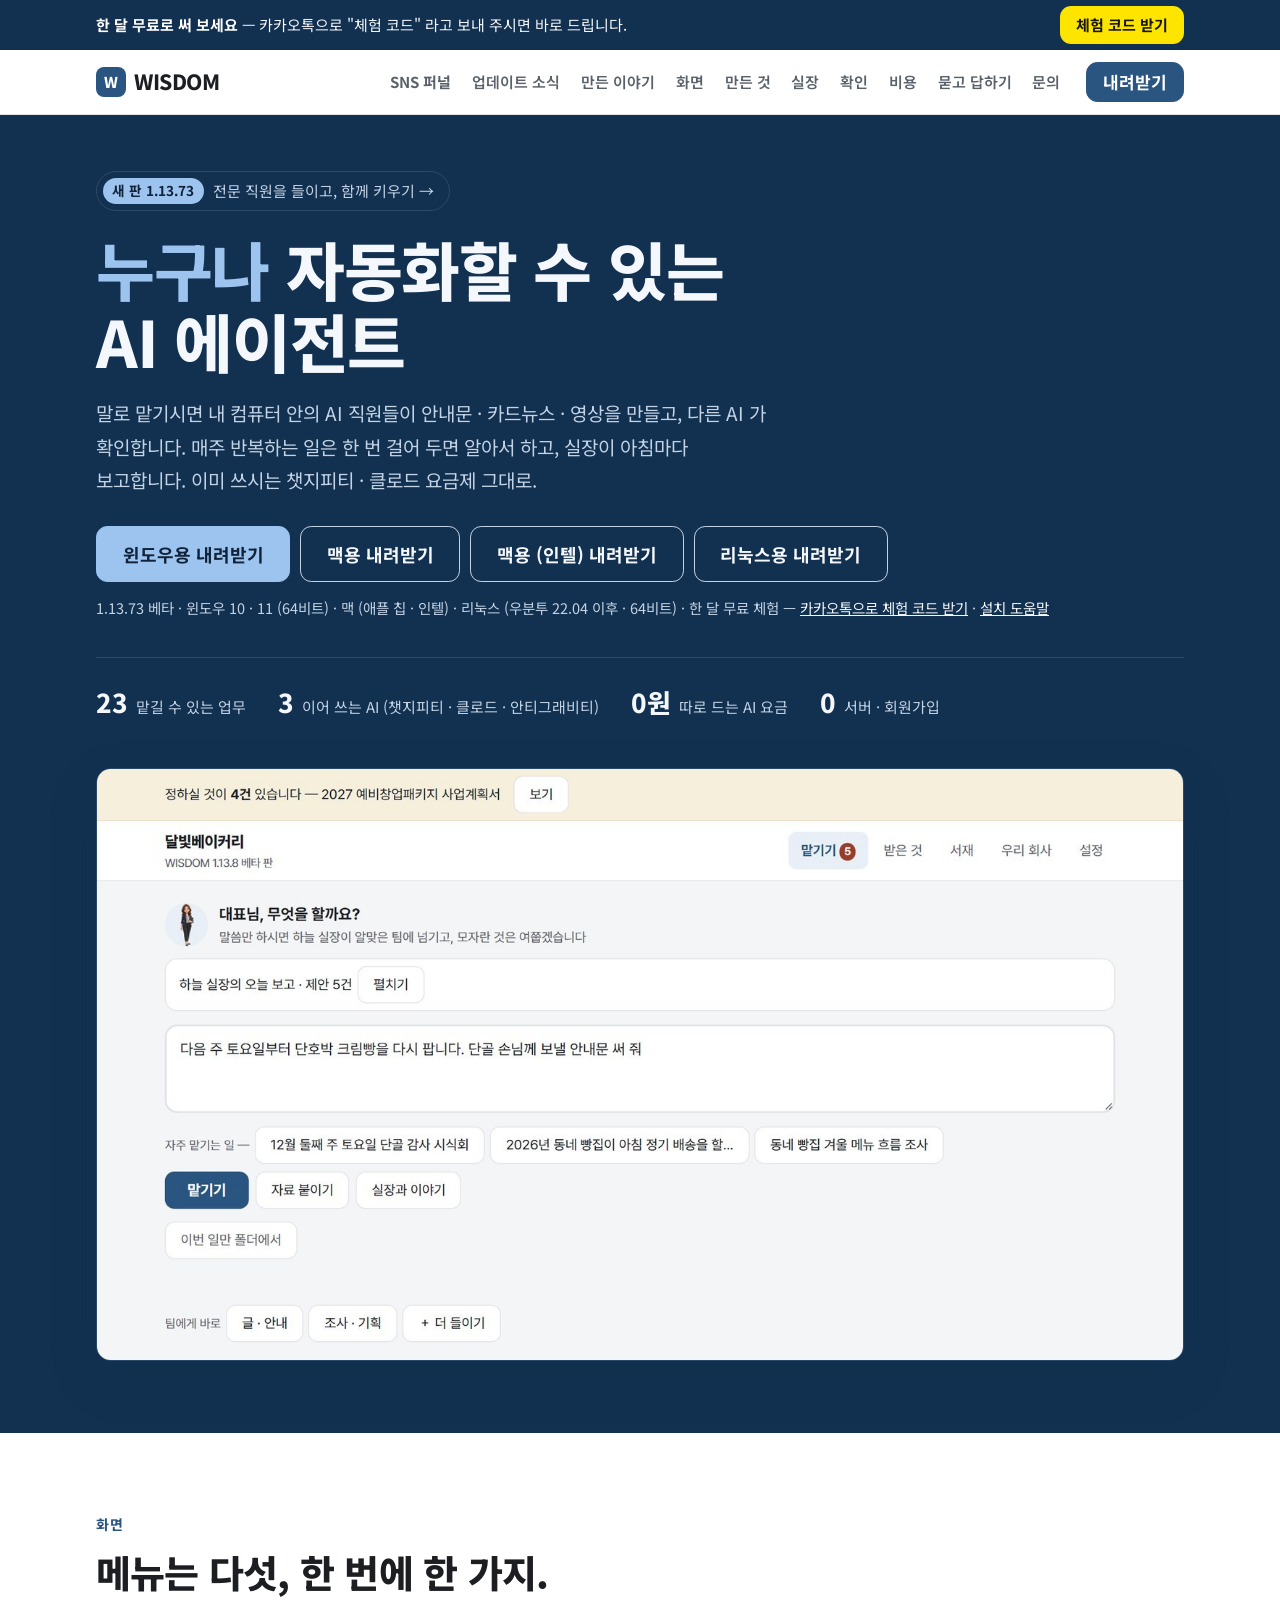
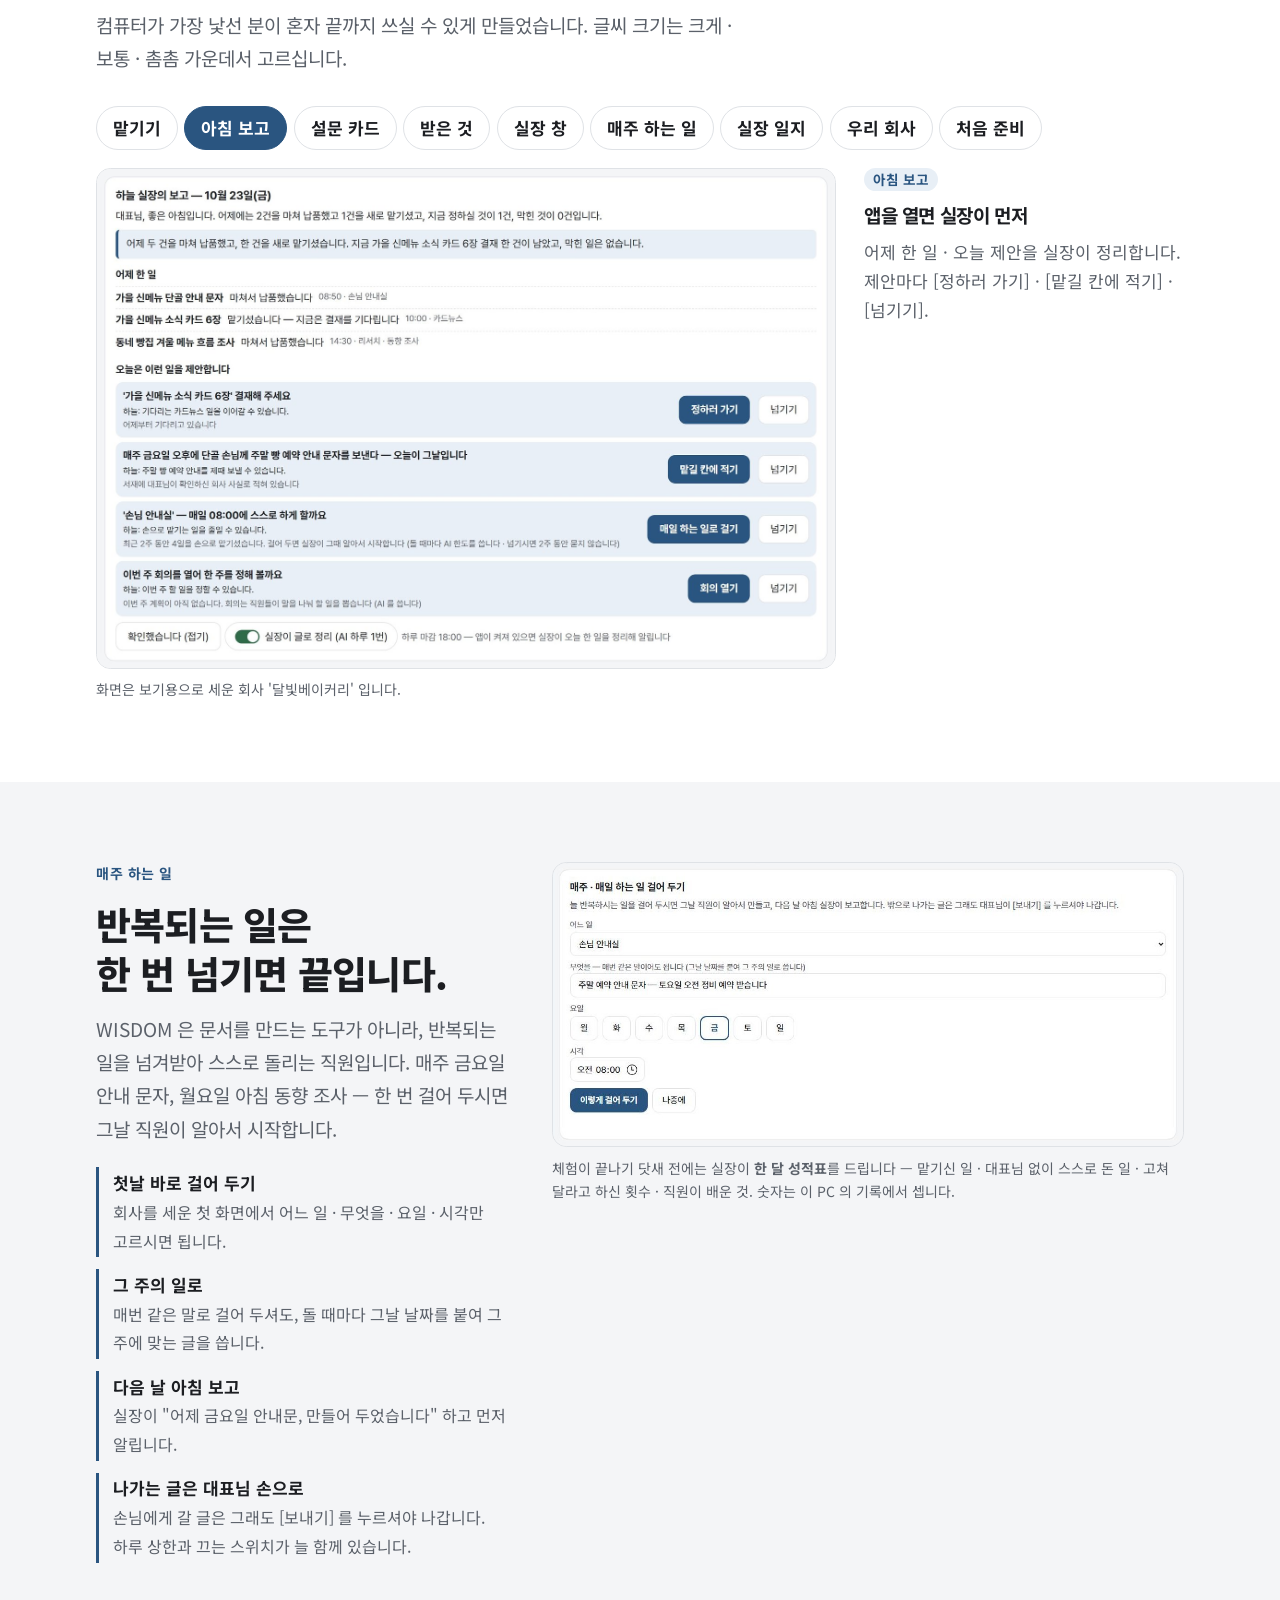
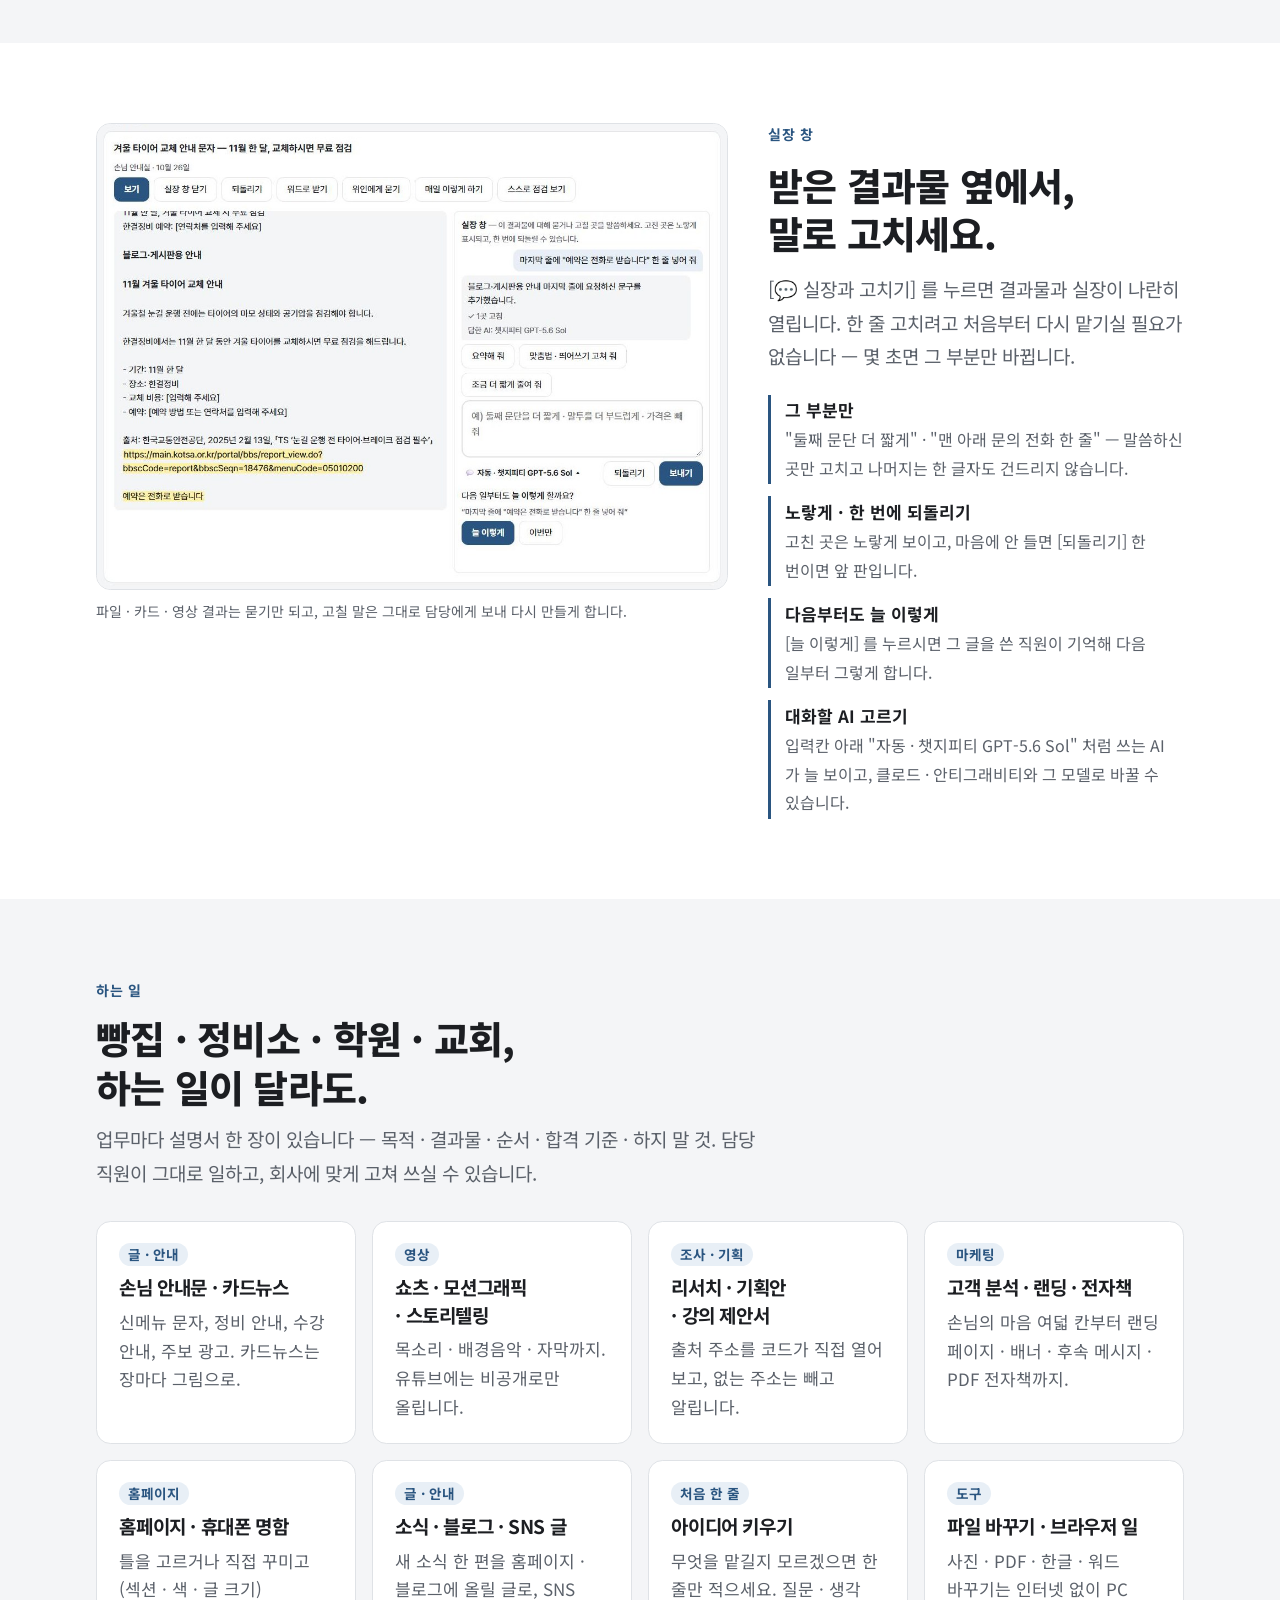
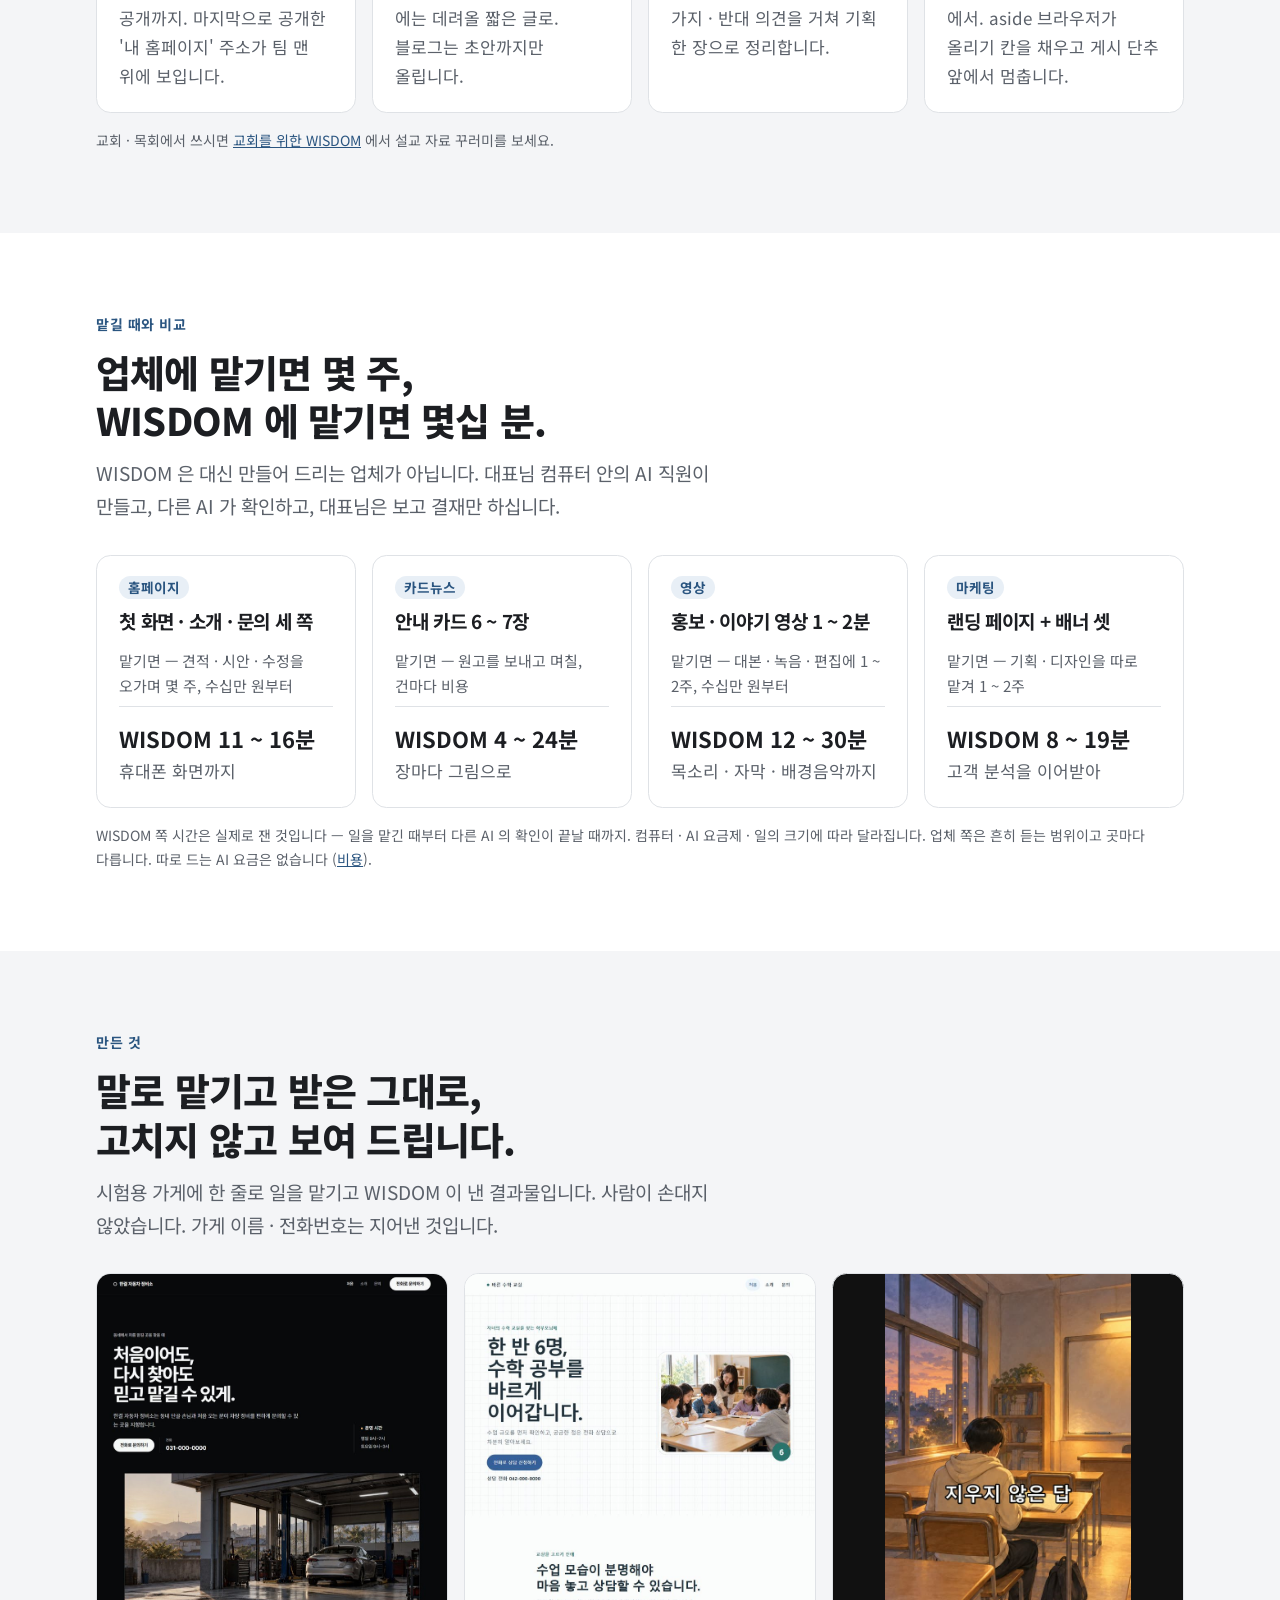
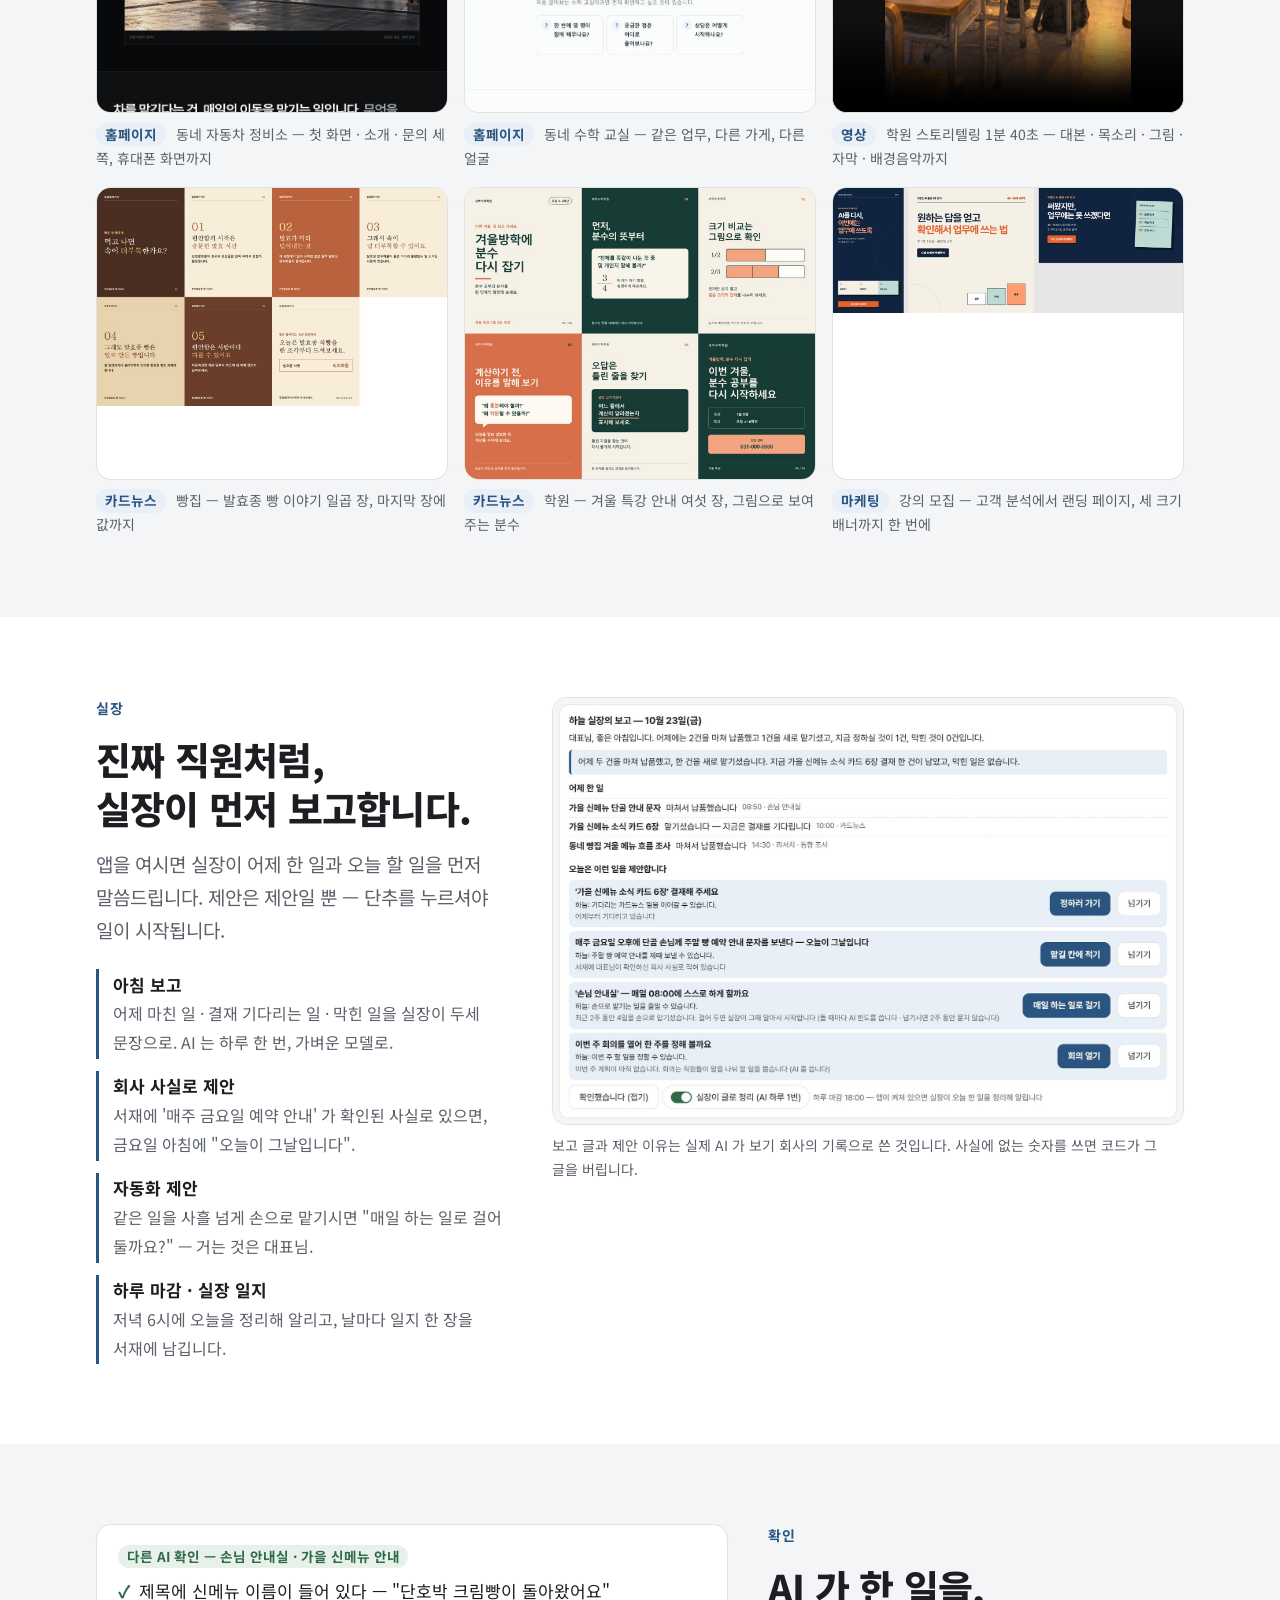
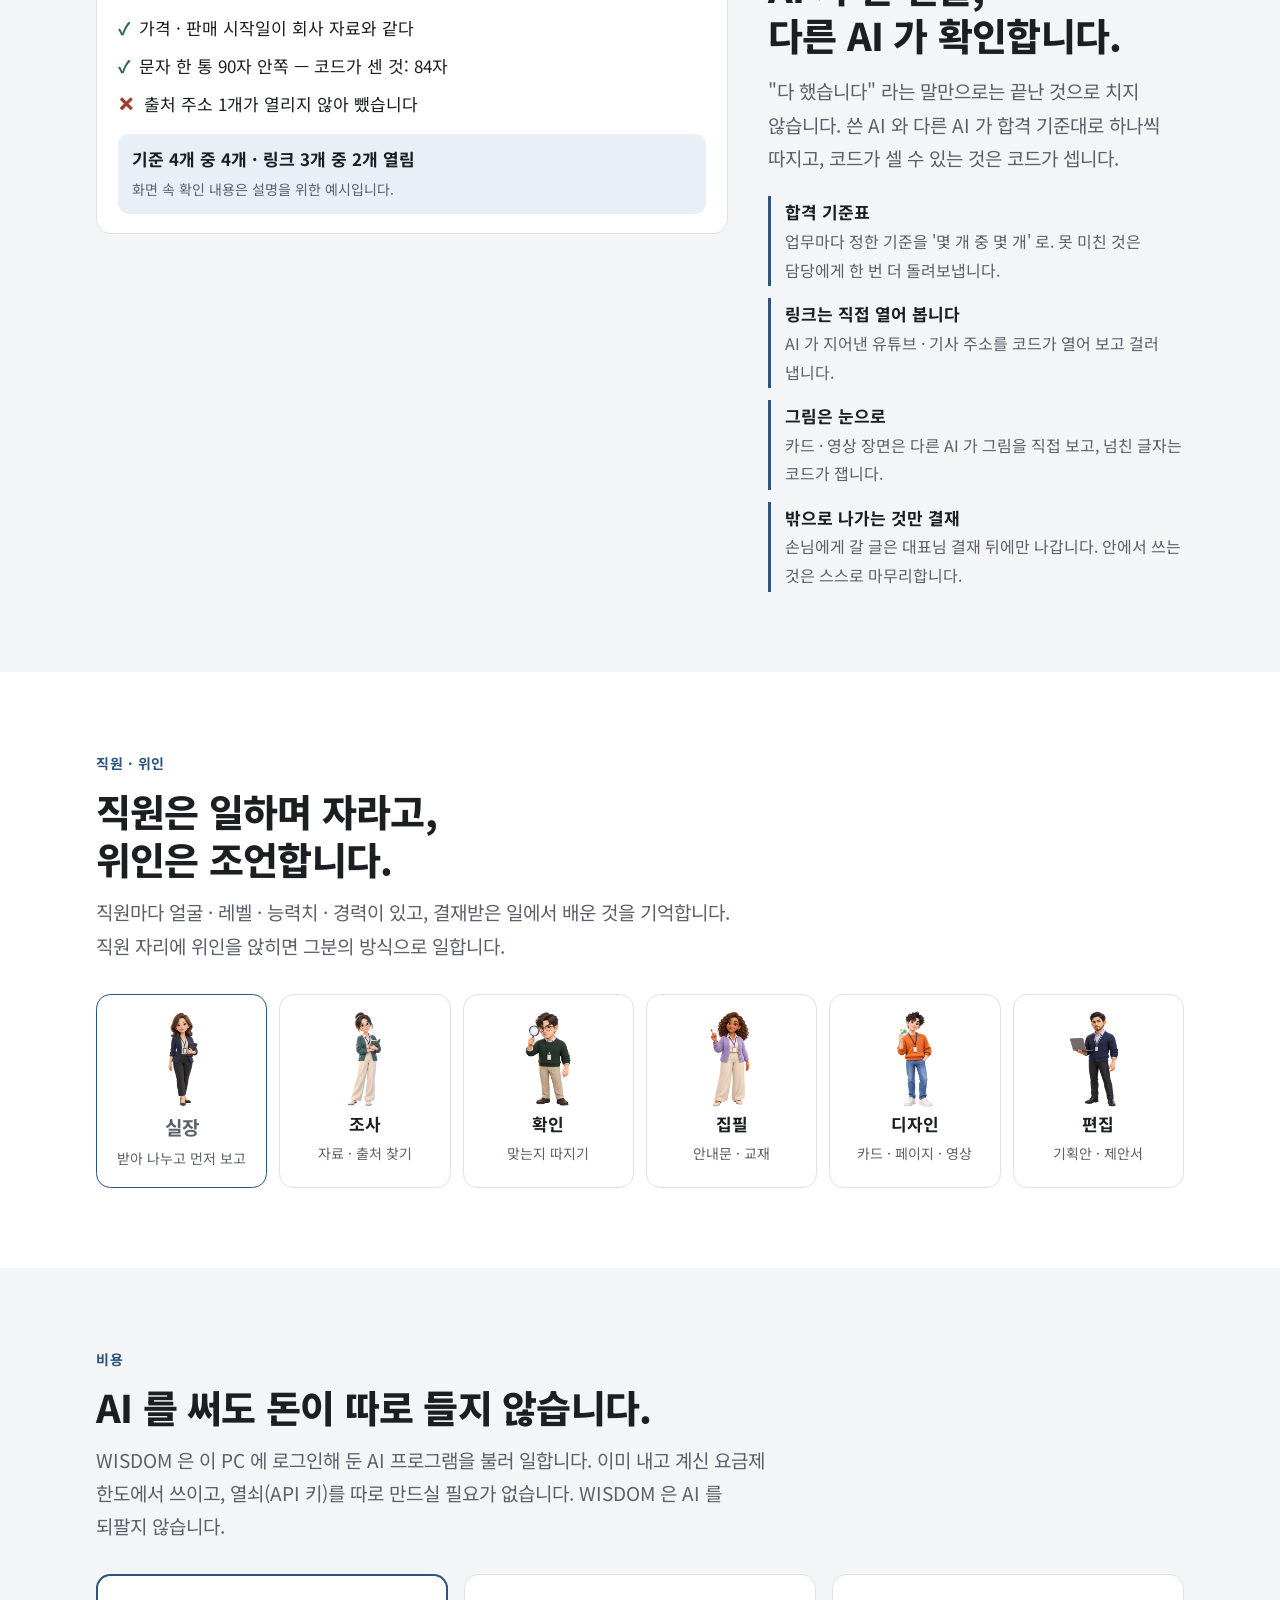
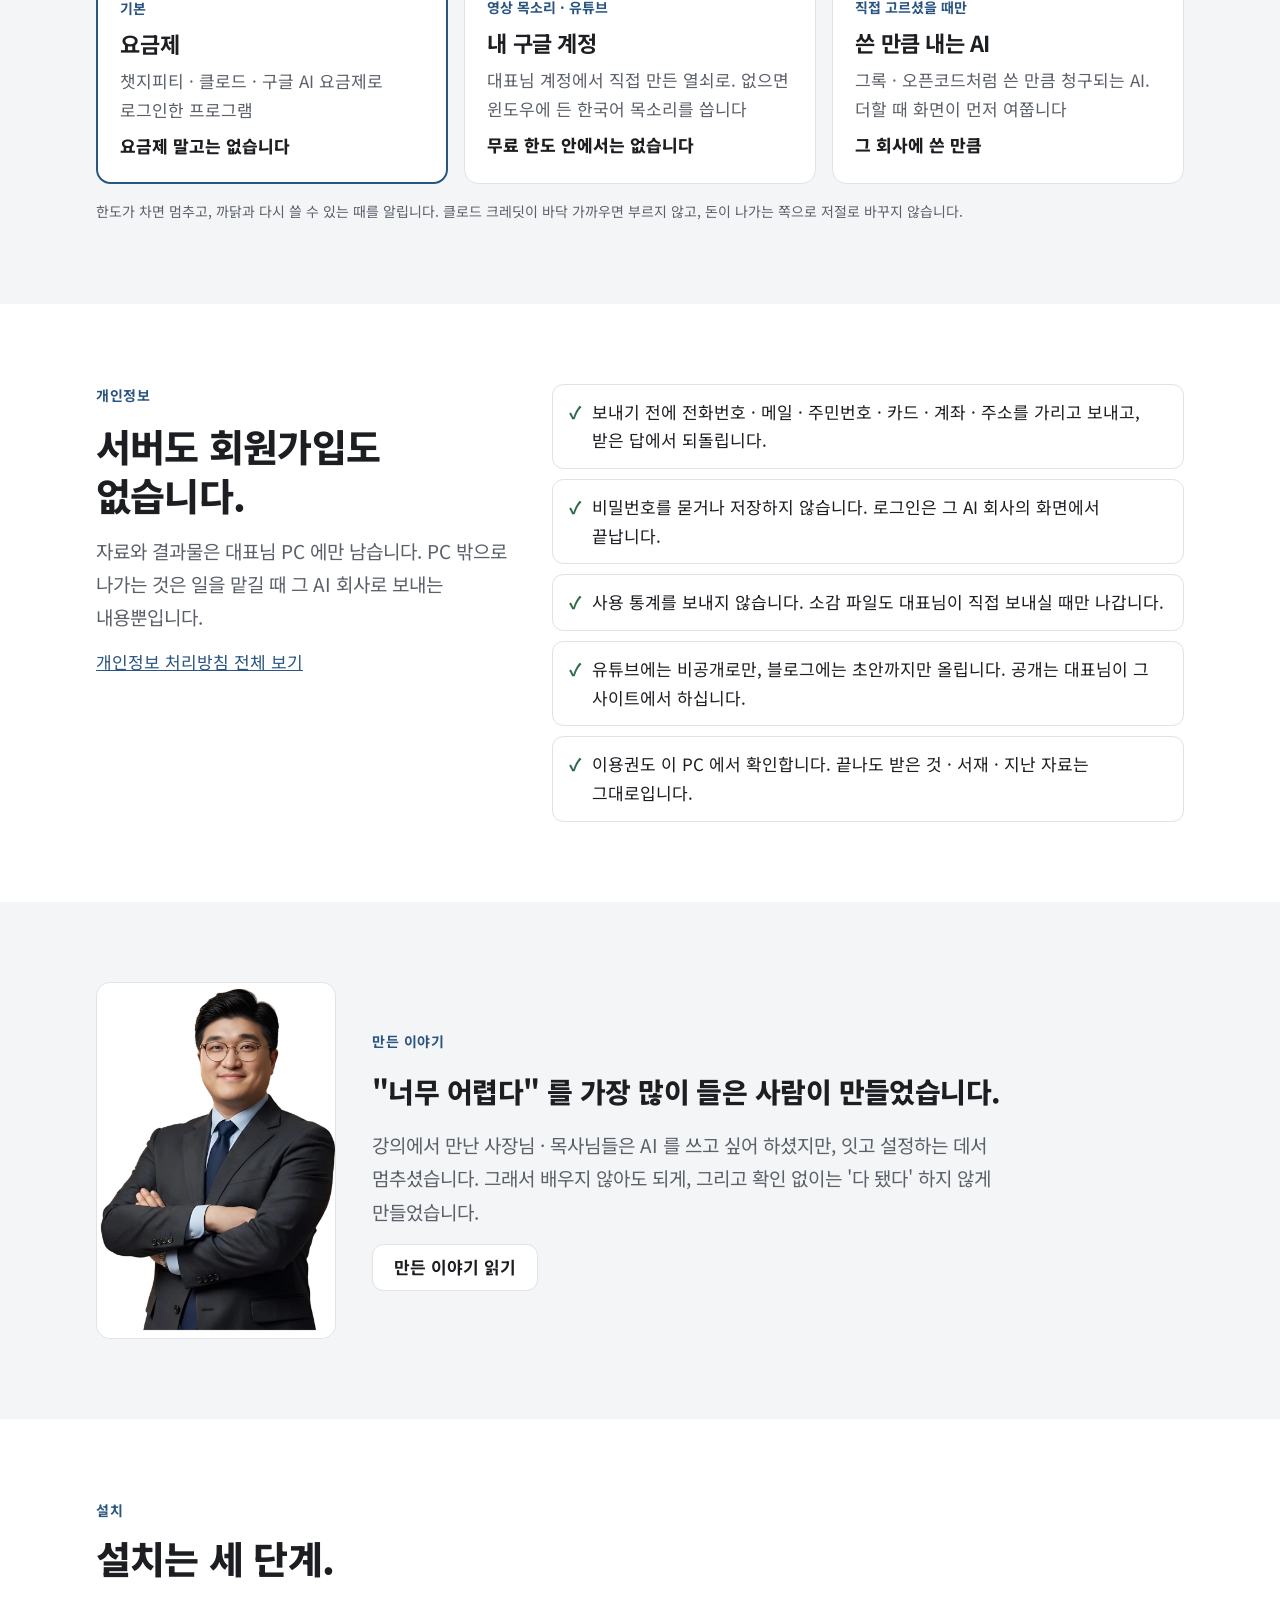
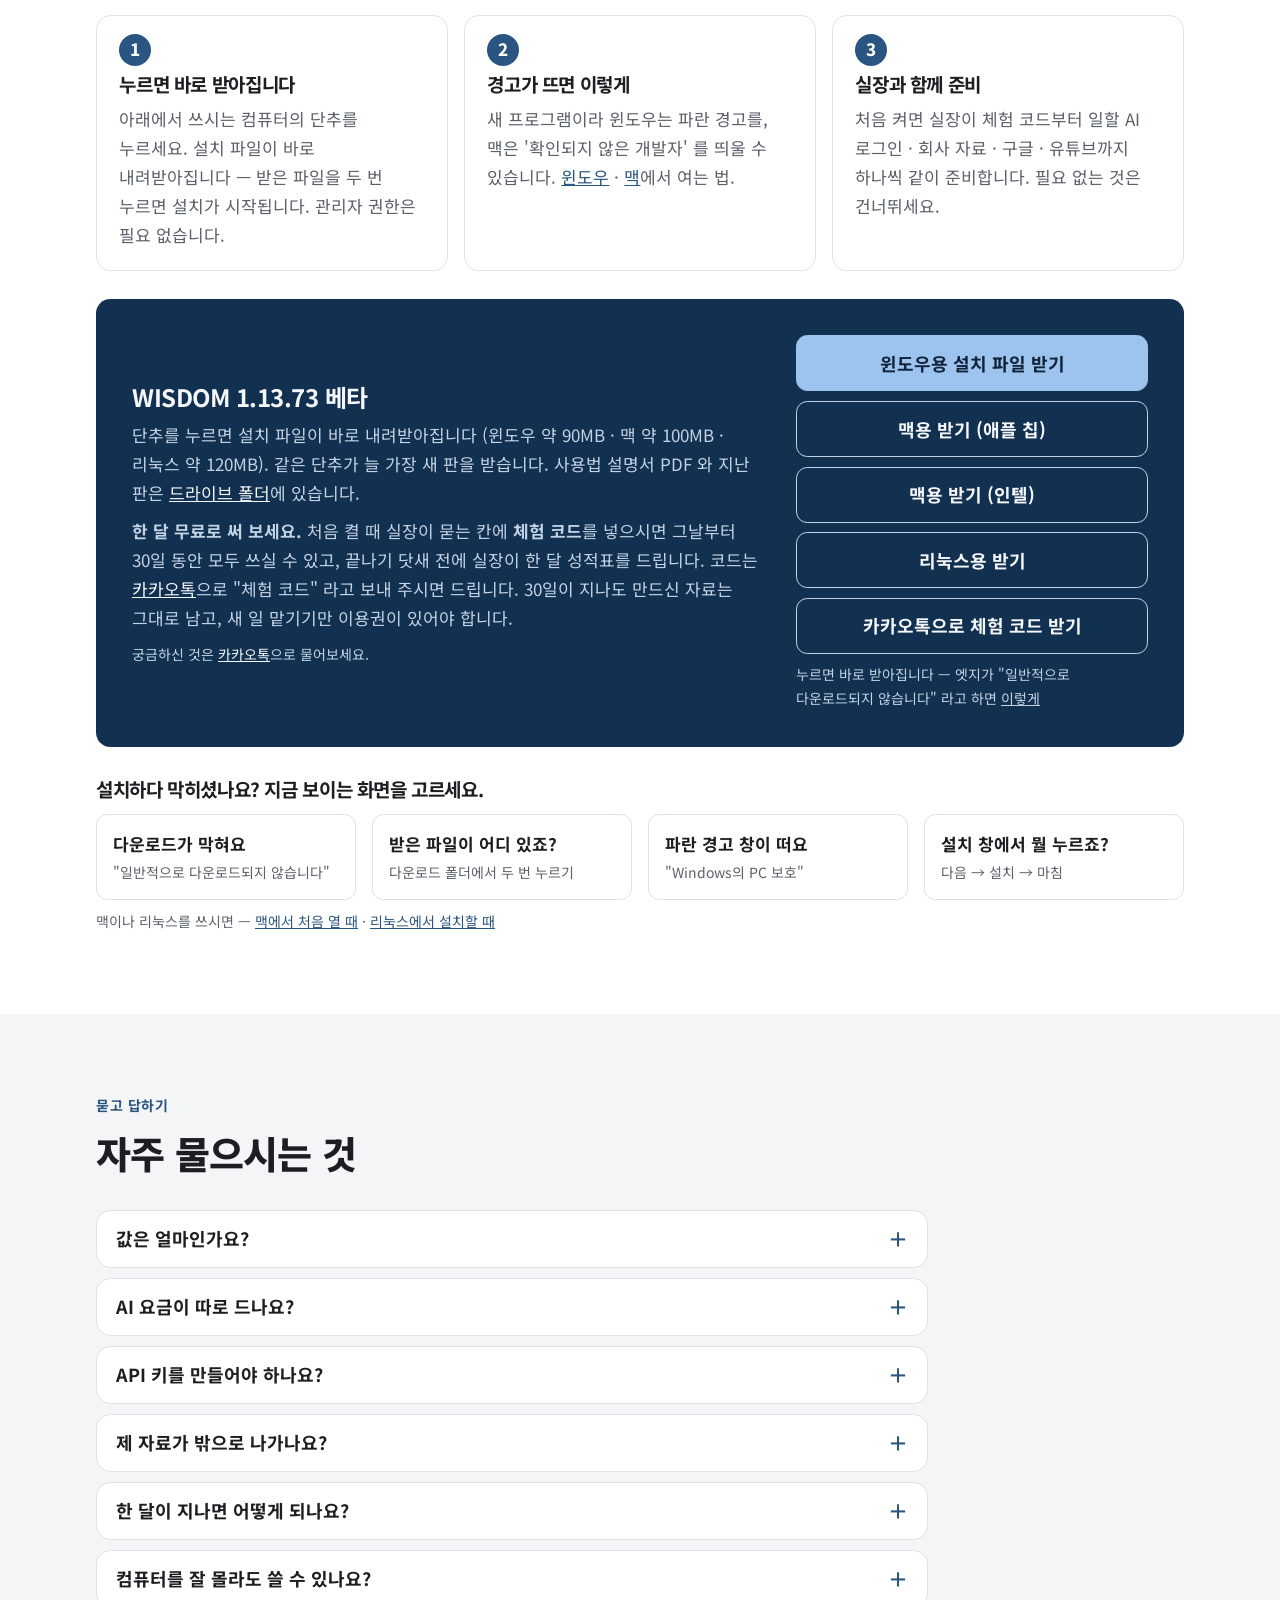
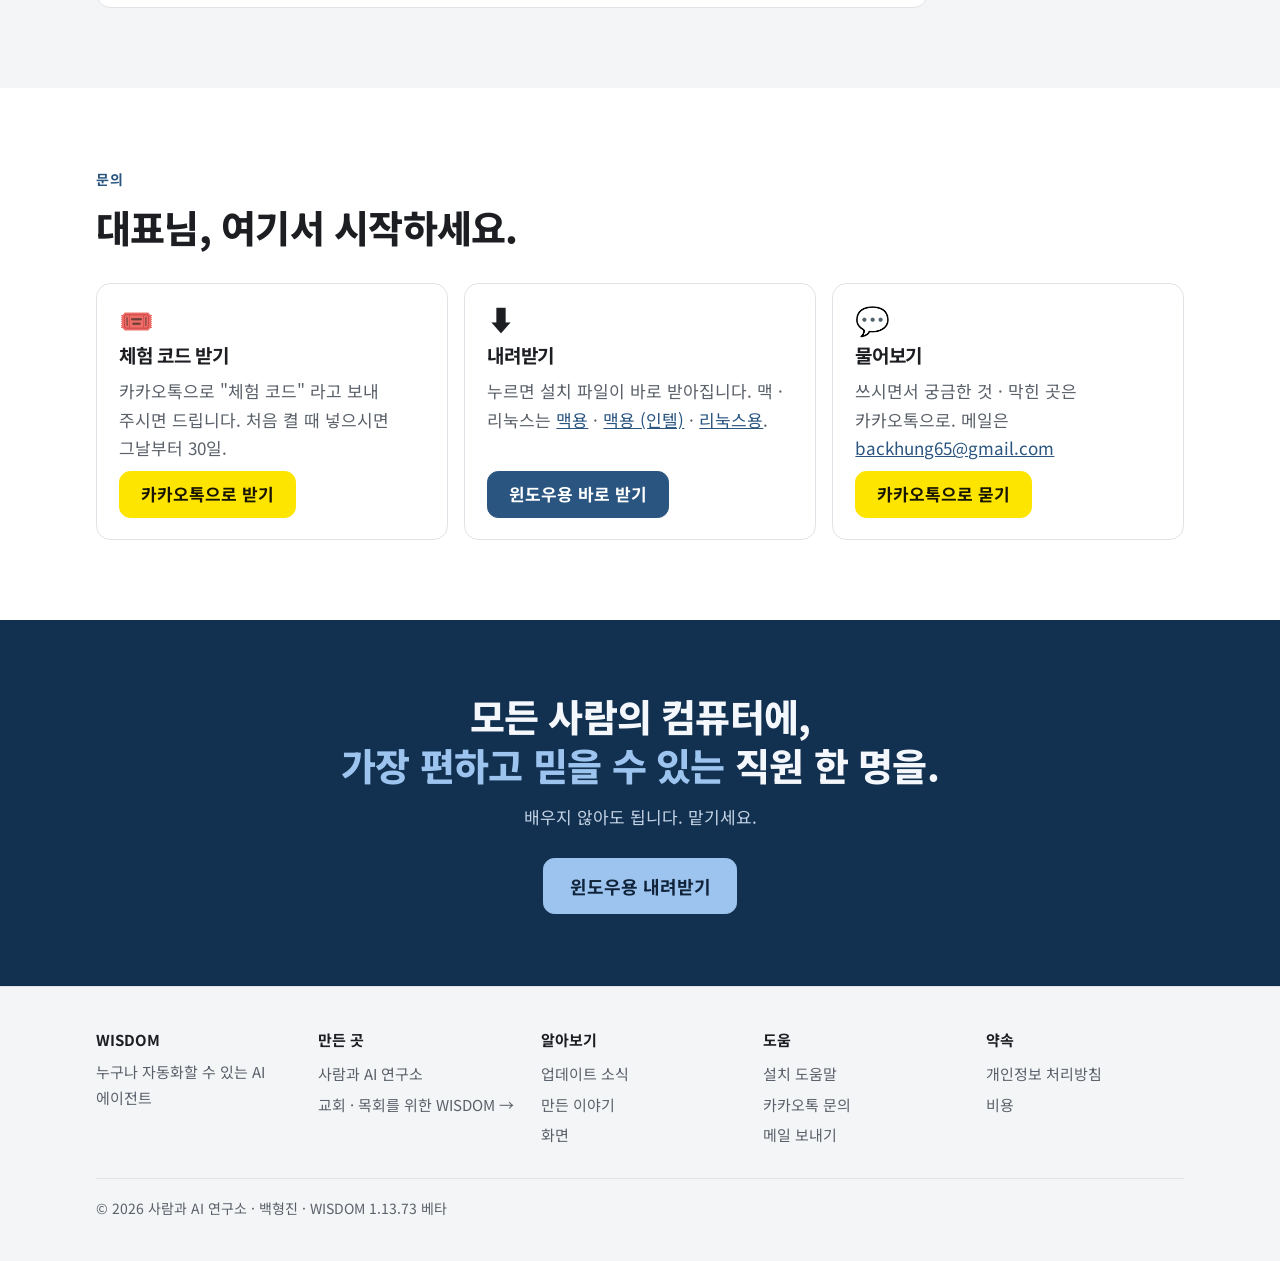
==== commit 1bc285e8: "1.13.73 (윈도우) — 전문 직원을 들이고, 함께 키우기" ====
--- a/index.html
+++ b/index.html
@@ -29,7 +29,7 @@
 <main id="main">
 <section class="hero" id="top">
   <div class="wrap">
-    <a class="pill" href="updates.html"><b>새 판 1.13.72</b> 전문가 채팅에서 바로 앱으로 →</a>
+    <a class="pill" href="updates.html"><b>새 판 1.13.73</b> 전문 직원을 들이고, 함께 키우기 →</a>
     <h1><em>누구나</em> 자동화할 수 있는<br>AI 에이전트</h1>
     <p class="lead">말로 맡기시면 내 컴퓨터 안의 AI 직원들이 안내문 · 카드뉴스 · 영상을 만들고, 다른 AI 가 확인합니다.
       매주 반복하는 일은 한 번 걸어 두면 알아서 하고, 실장이 아침마다 보고합니다. 이미 쓰시는 챗지피티 · 클로드 요금제 그대로.</p>
@@ -39,7 +39,7 @@
       <a class="btn big" href="https://drive.usercontent.google.com/download?id=1jWQ5K6unzf87TFseXKDonnCIFrvl4HJV&export=download&confirm=t">맥용 (인텔) 내려받기</a>
       <a class="btn big" href="https://drive.usercontent.google.com/download?id=1G4w0XSQneakXwANMDuXqgMqlIocNkkys&export=download&confirm=t">리눅스용 내려받기</a>
     </div>
-    <p class="note">1.13.72 베타 · 윈도우 10 · 11 (64비트) · 맥 (애플 칩 · 인텔) · 리눅스 (우분투 22.04 이후 · 64비트) · 한 달 무료 체험 — <a href="https://open.kakao.com/o/smi51Hqi" target="_blank" rel="noopener">카카오톡으로 체험 코드 받기</a> · <a href="install.html">설치 도움말</a></p>
+    <p class="note">1.13.73 베타 · 윈도우 10 · 11 (64비트) · 맥 (애플 칩 · 인텔) · 리눅스 (우분투 22.04 이후 · 64비트) · 한 달 무료 체험 — <a href="https://open.kakao.com/o/smi51Hqi" target="_blank" rel="noopener">카카오톡으로 체험 코드 받기</a> · <a href="install.html">설치 도움말</a></p>
     <div class="facts" aria-label="WISDOM 한눈에">
       <div><b>23</b> 맡길 수 있는 업무</div>
       <div><b>3</b> 이어 쓰는 AI (챗지피티 · 클로드 · 안티그래비티)</div>
@@ -260,7 +260,7 @@
     </div>
     <div class="get">
       <div>
-        <h3 style="font-size:24px">WISDOM 1.13.72 베타</h3>
+        <h3 style="font-size:24px">WISDOM 1.13.73 베타</h3>
         <p style="margin-top:.4rem">단추를 누르면 설치 파일이 바로 내려받아집니다 (윈도우 약 90MB · 맥 약 100MB · 리눅스 약 120MB). 같은 단추가 늘 가장 새 판을 받습니다. 사용법 설명서 PDF 와 지난 판은 <a href="https://drive.google.com/drive/folders/1mOP1srYSzNv9KvTLAzX6_mm_RlCM41Ka?usp=sharing" target="_blank" rel="noopener">드라이브 폴더</a>에 있습니다.</p>
         <p style="margin-top:.6rem"><b>한 달 무료로 써 보세요.</b> 처음 켤 때 실장이 묻는 칸에 <b>체험 코드</b>를 넣으시면 그날부터 30일 동안 모두 쓰실 수 있고, 끝나기 닷새 전에 실장이 한 달 성적표를 드립니다.
           코드는 <a href="https://open.kakao.com/o/smi51Hqi" target="_blank" rel="noopener">카카오톡</a>으로 "체험 코드" 라고 보내 주시면 드립니다. 30일이 지나도 만드신 자료는 그대로 남고, 새 일 맡기기만 이용권이 있어야 합니다.</p>
@@ -331,7 +331,7 @@
     <div><b>도움</b><a href="install.html">설치 도움말</a><a href="https://open.kakao.com/o/smi51Hqi" target="_blank" rel="noopener">카카오톡 문의</a><a href="mailto:backhung65@gmail.com">메일 보내기</a></div>
     <div><b>약속</b><a href="privacy.html">개인정보 처리방침</a><a href="#cost">비용</a></div>
   </div>
-  <p class="last">© 2026 사람과 AI 연구소 · 백형진 · WISDOM 1.13.72 베타</p>
+  <p class="last">© 2026 사람과 AI 연구소 · 백형진 · WISDOM 1.13.73 베타</p>
 </div></footer>
 
 <script>
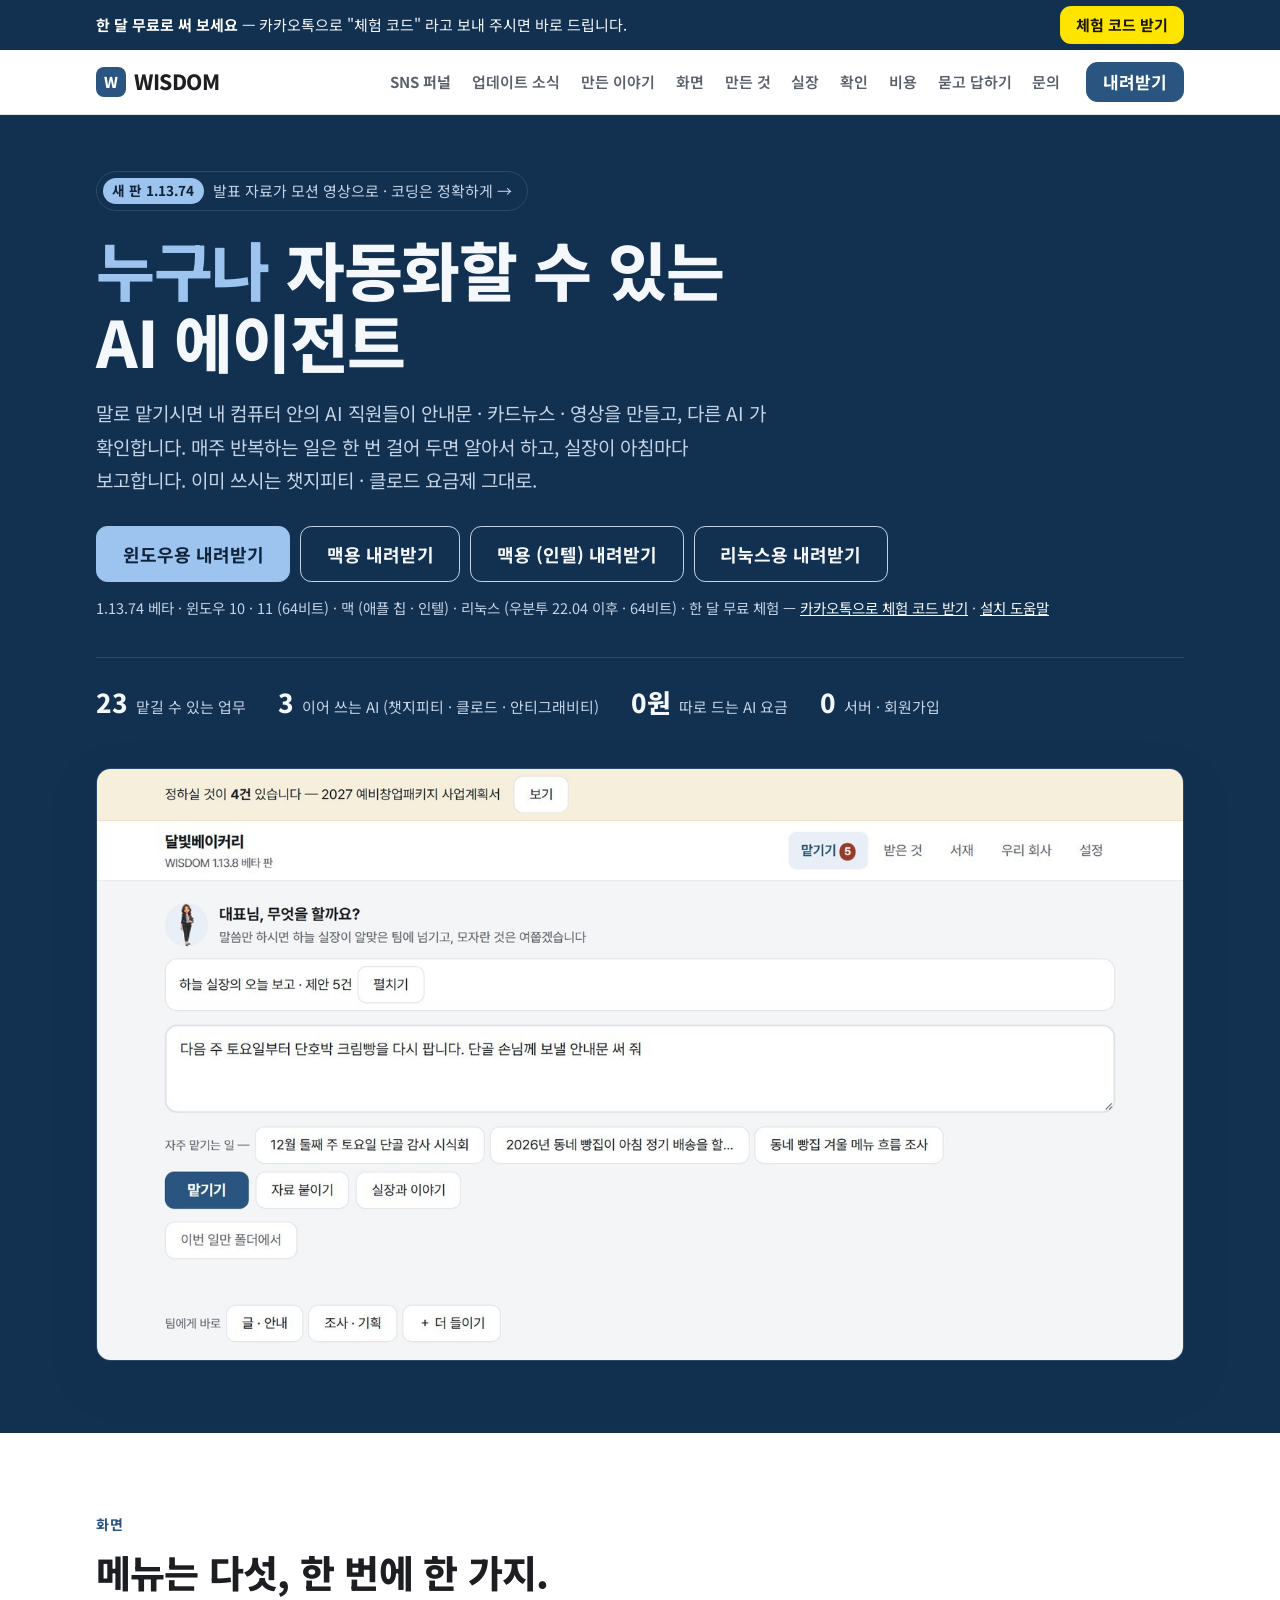
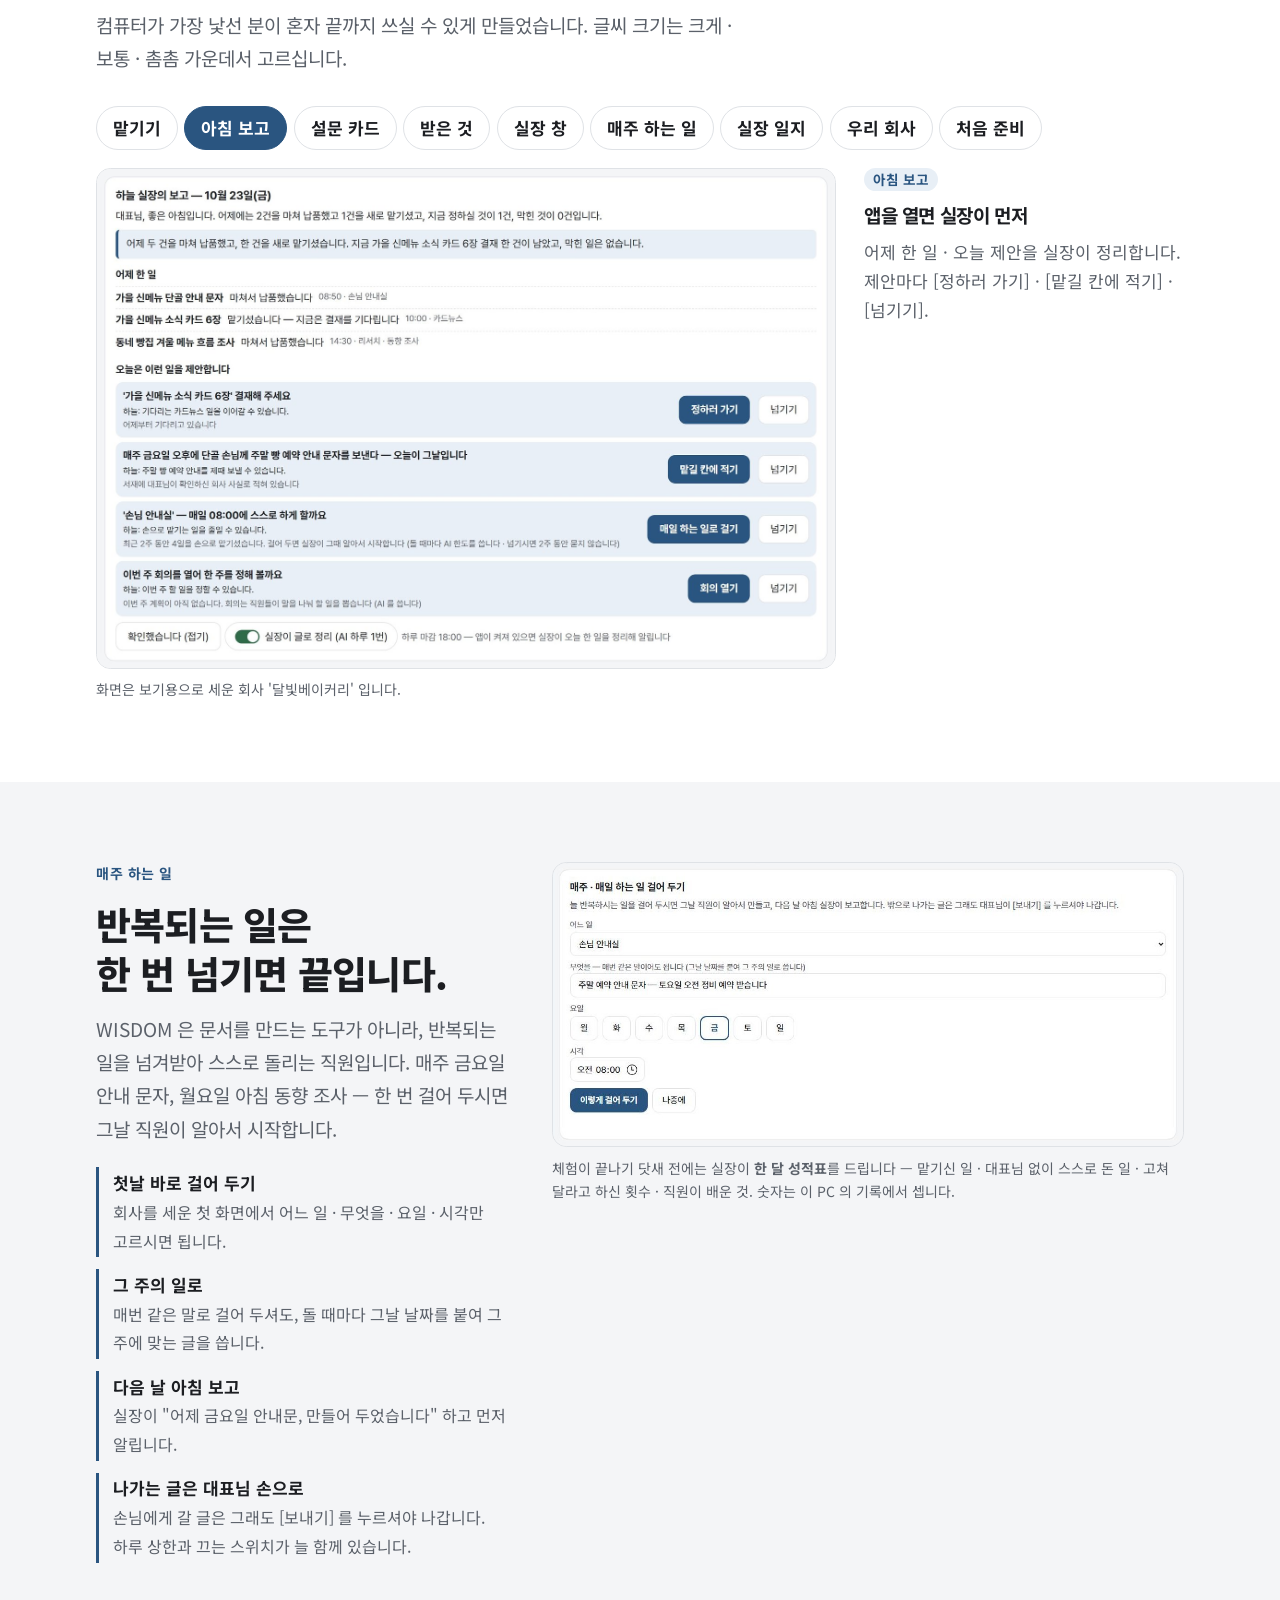
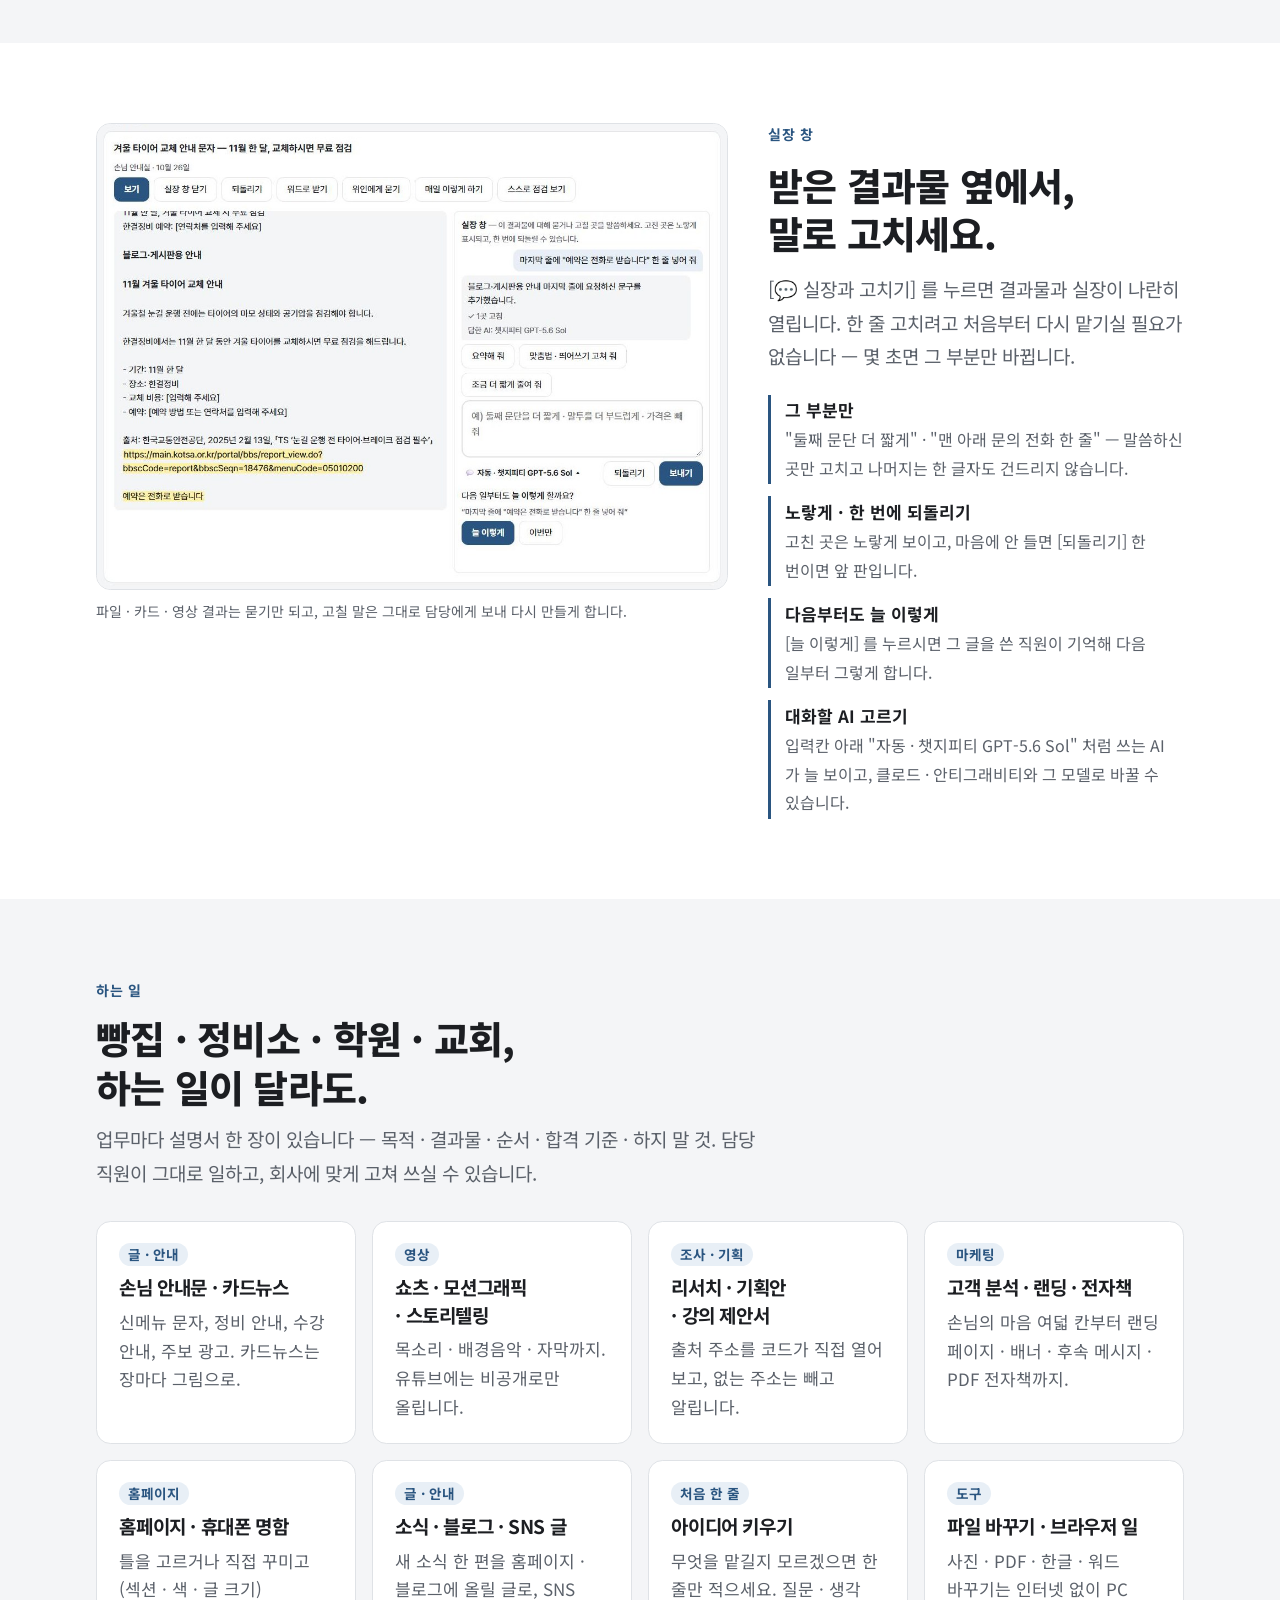
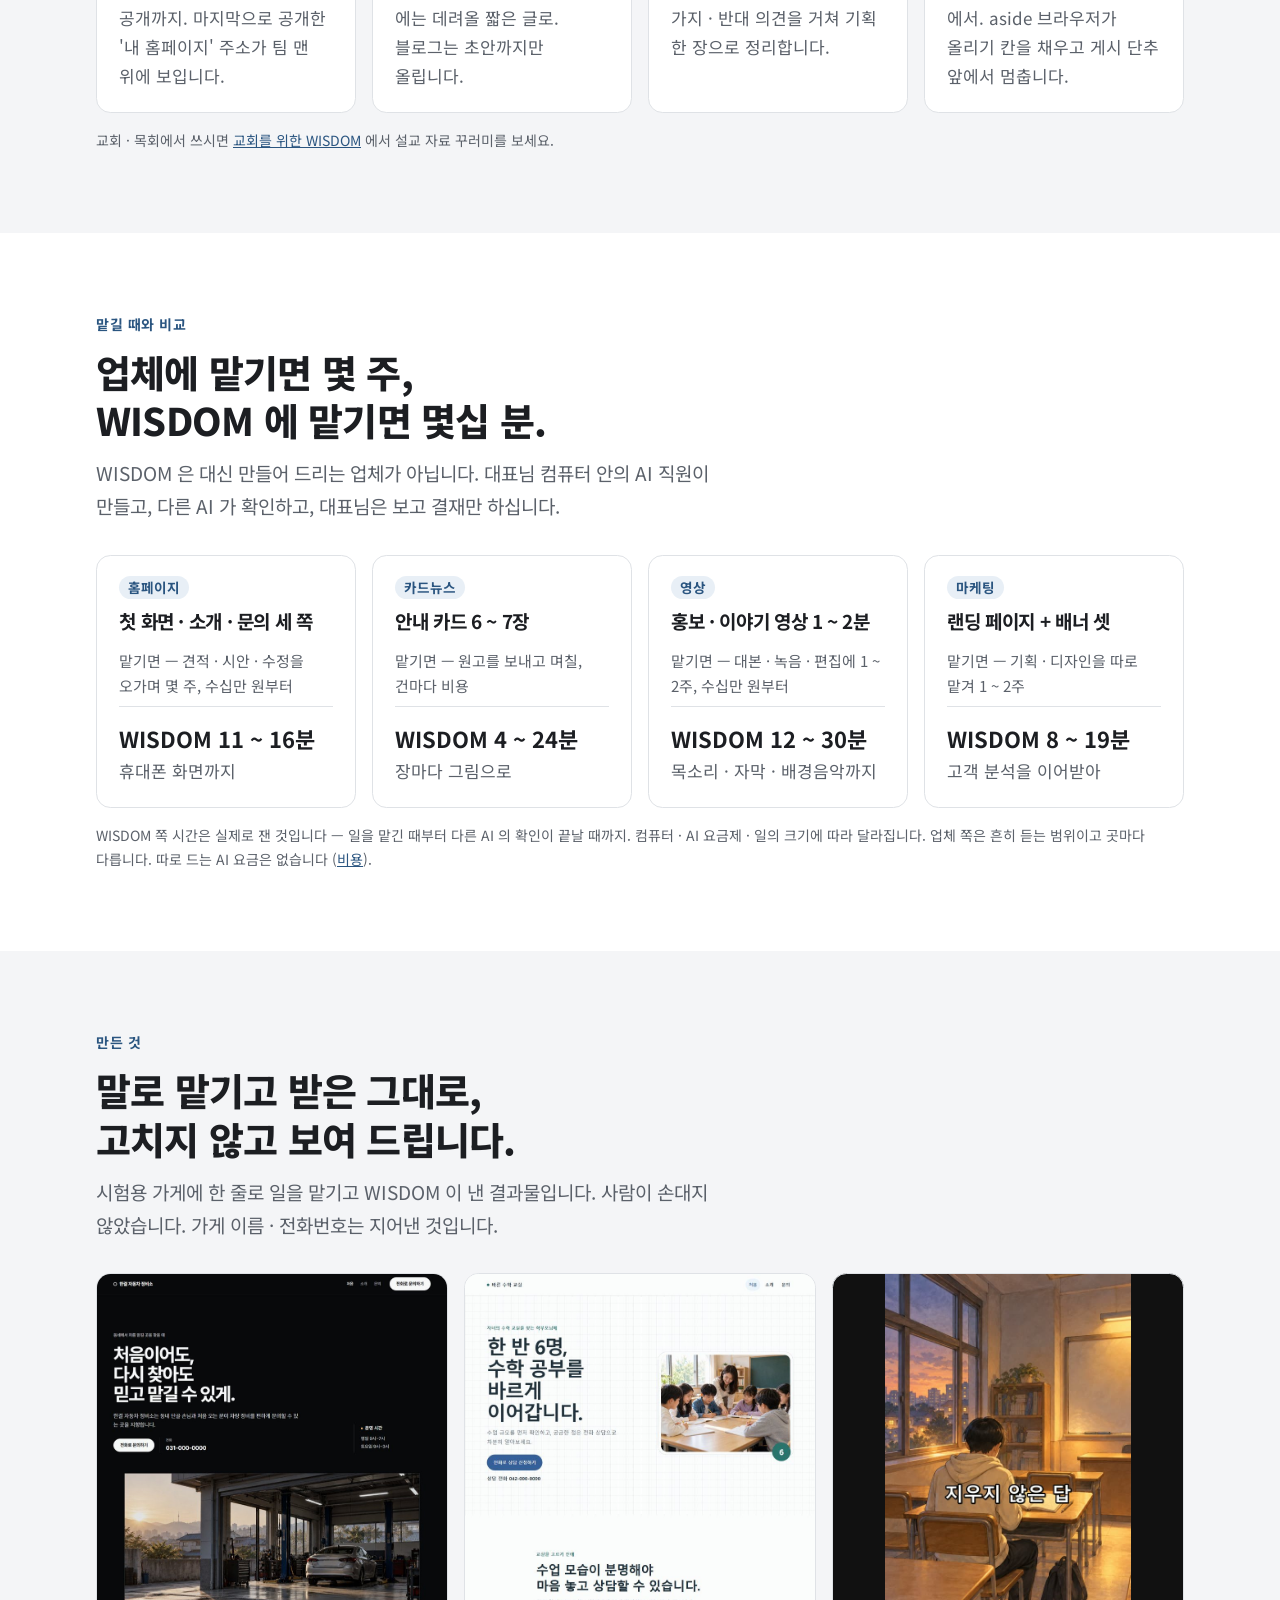
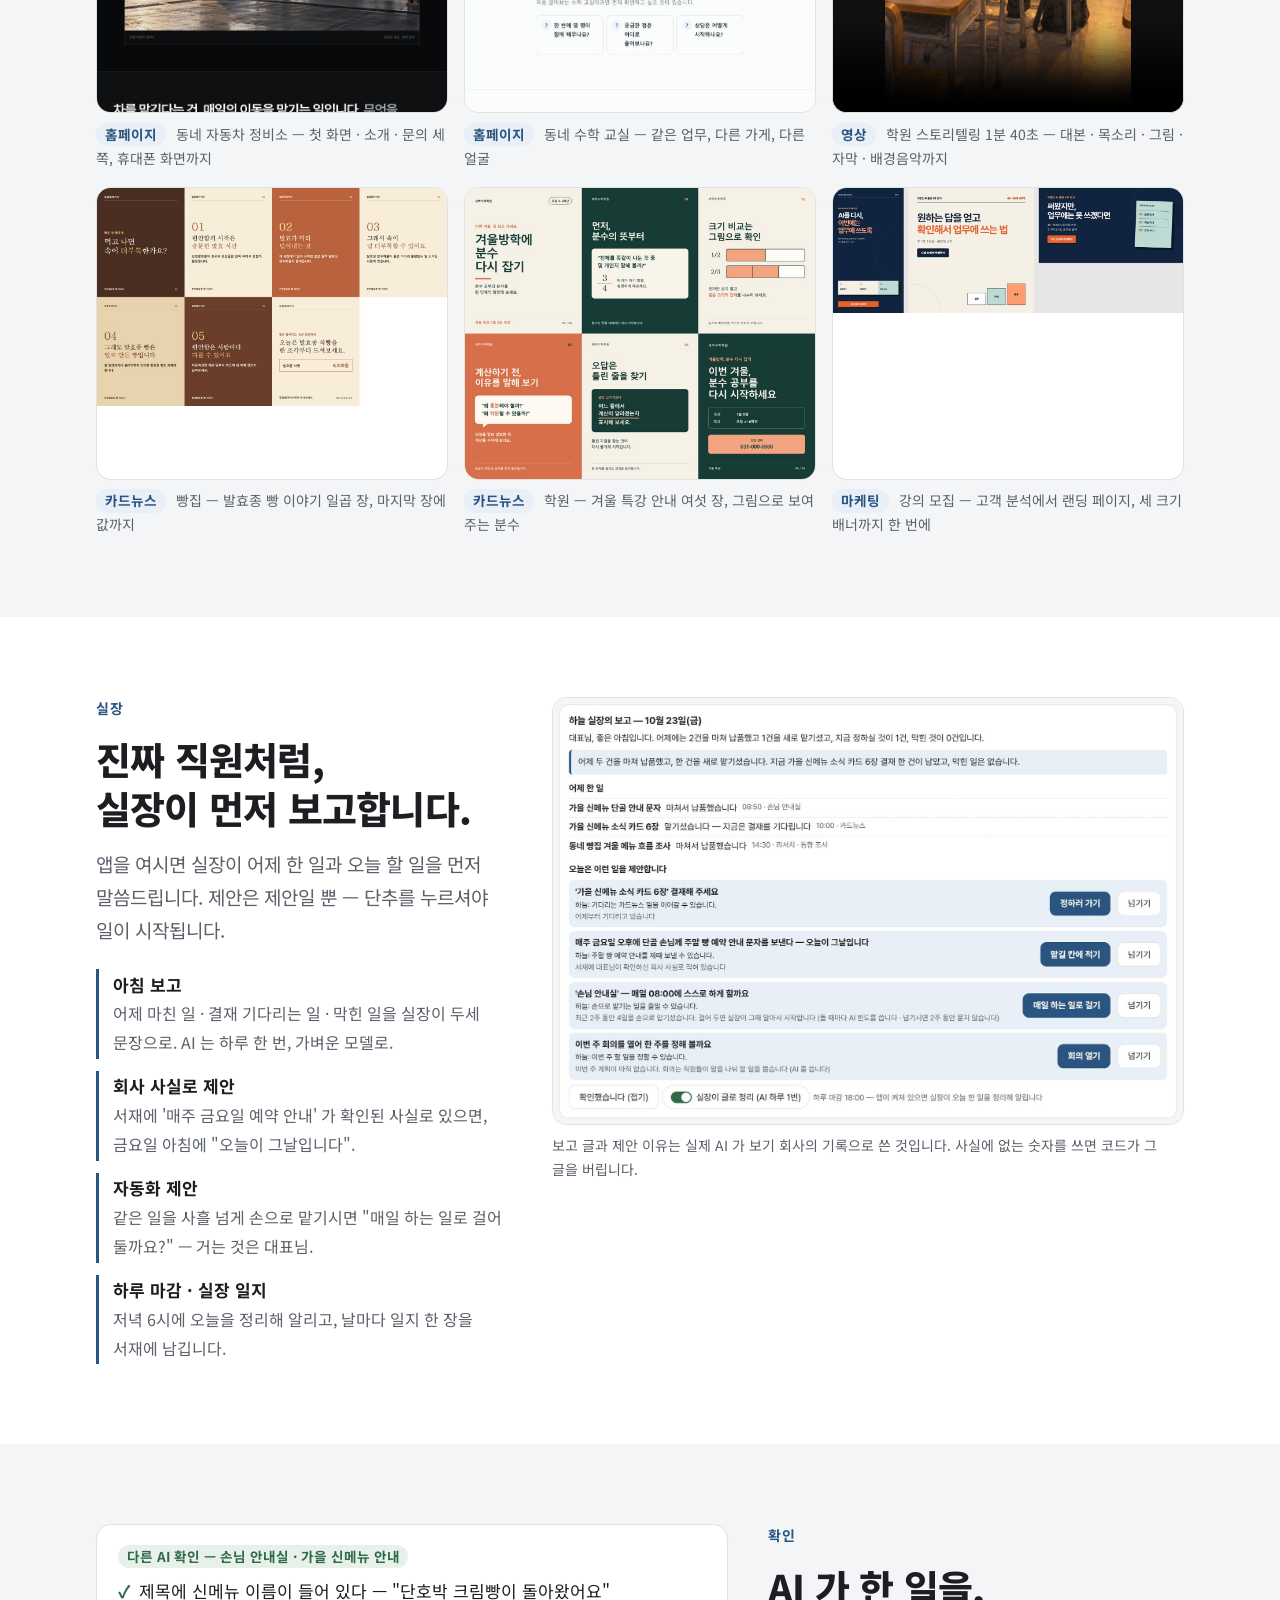
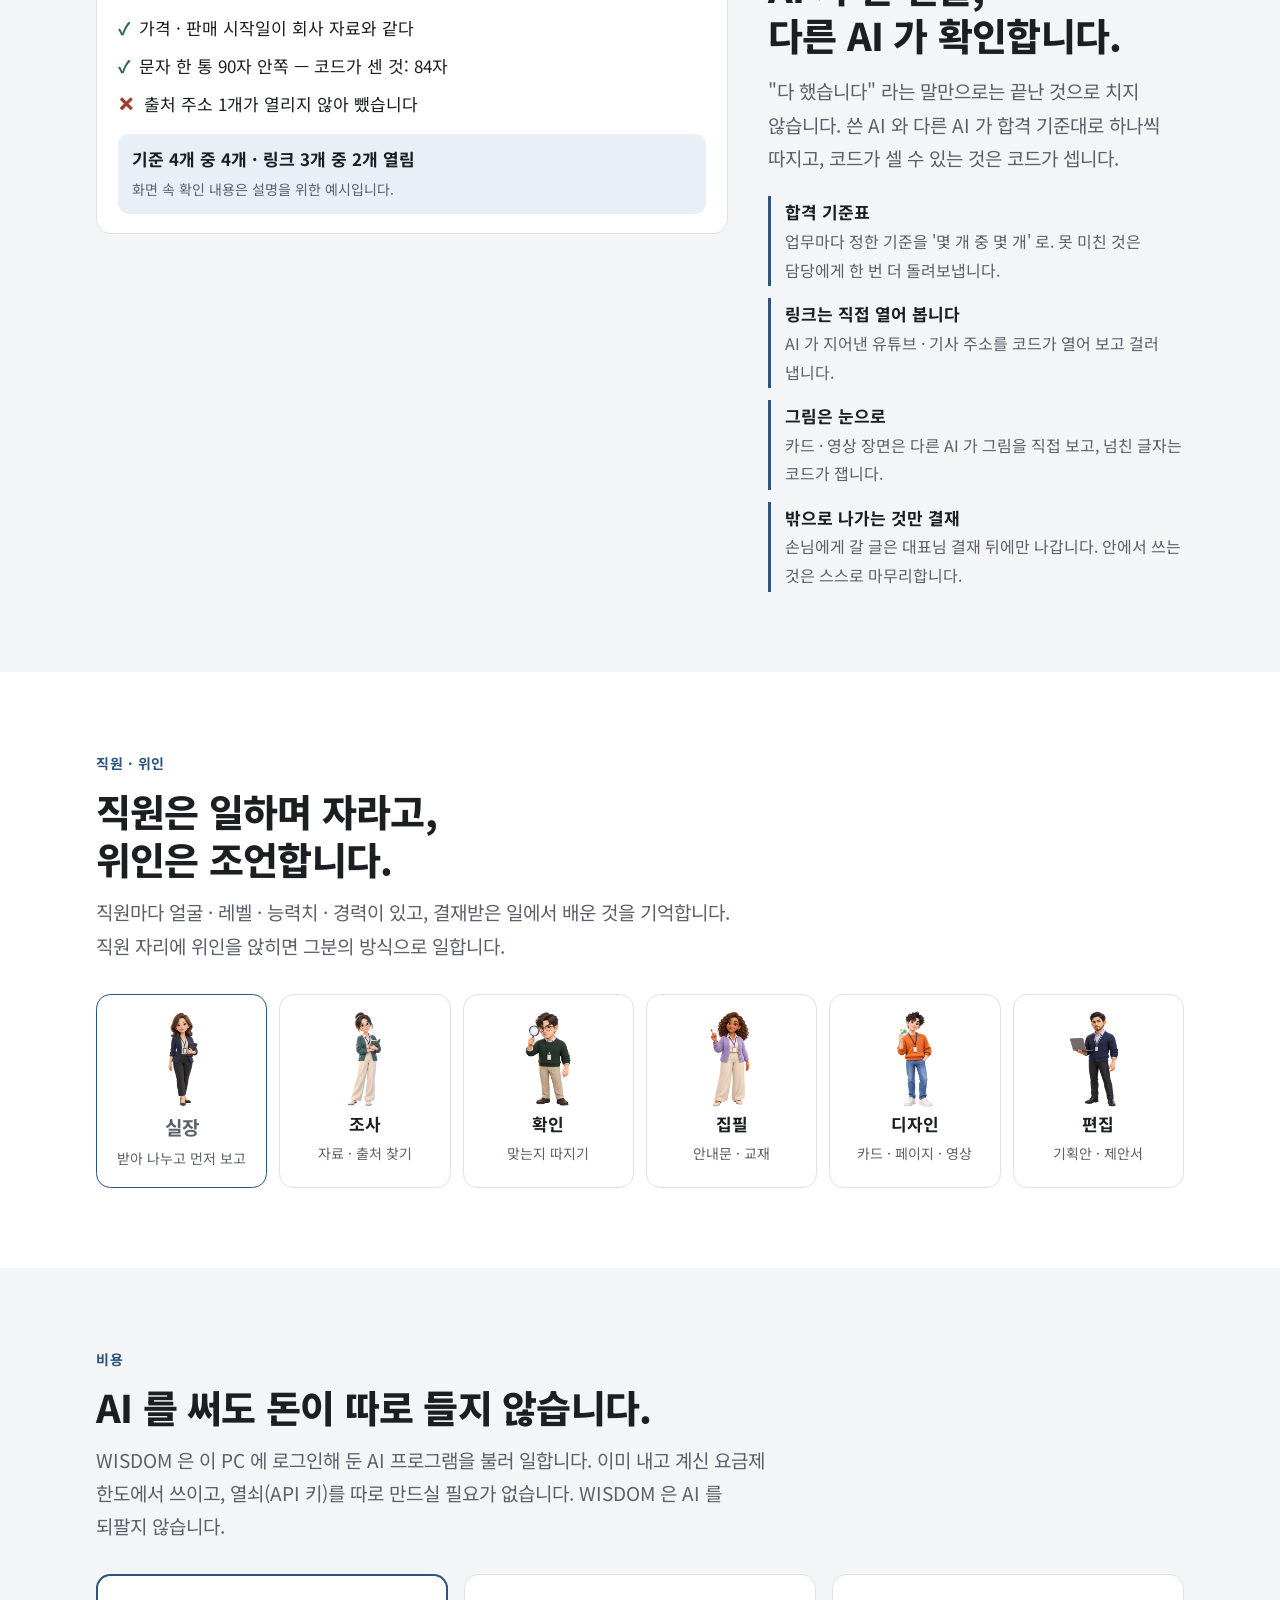
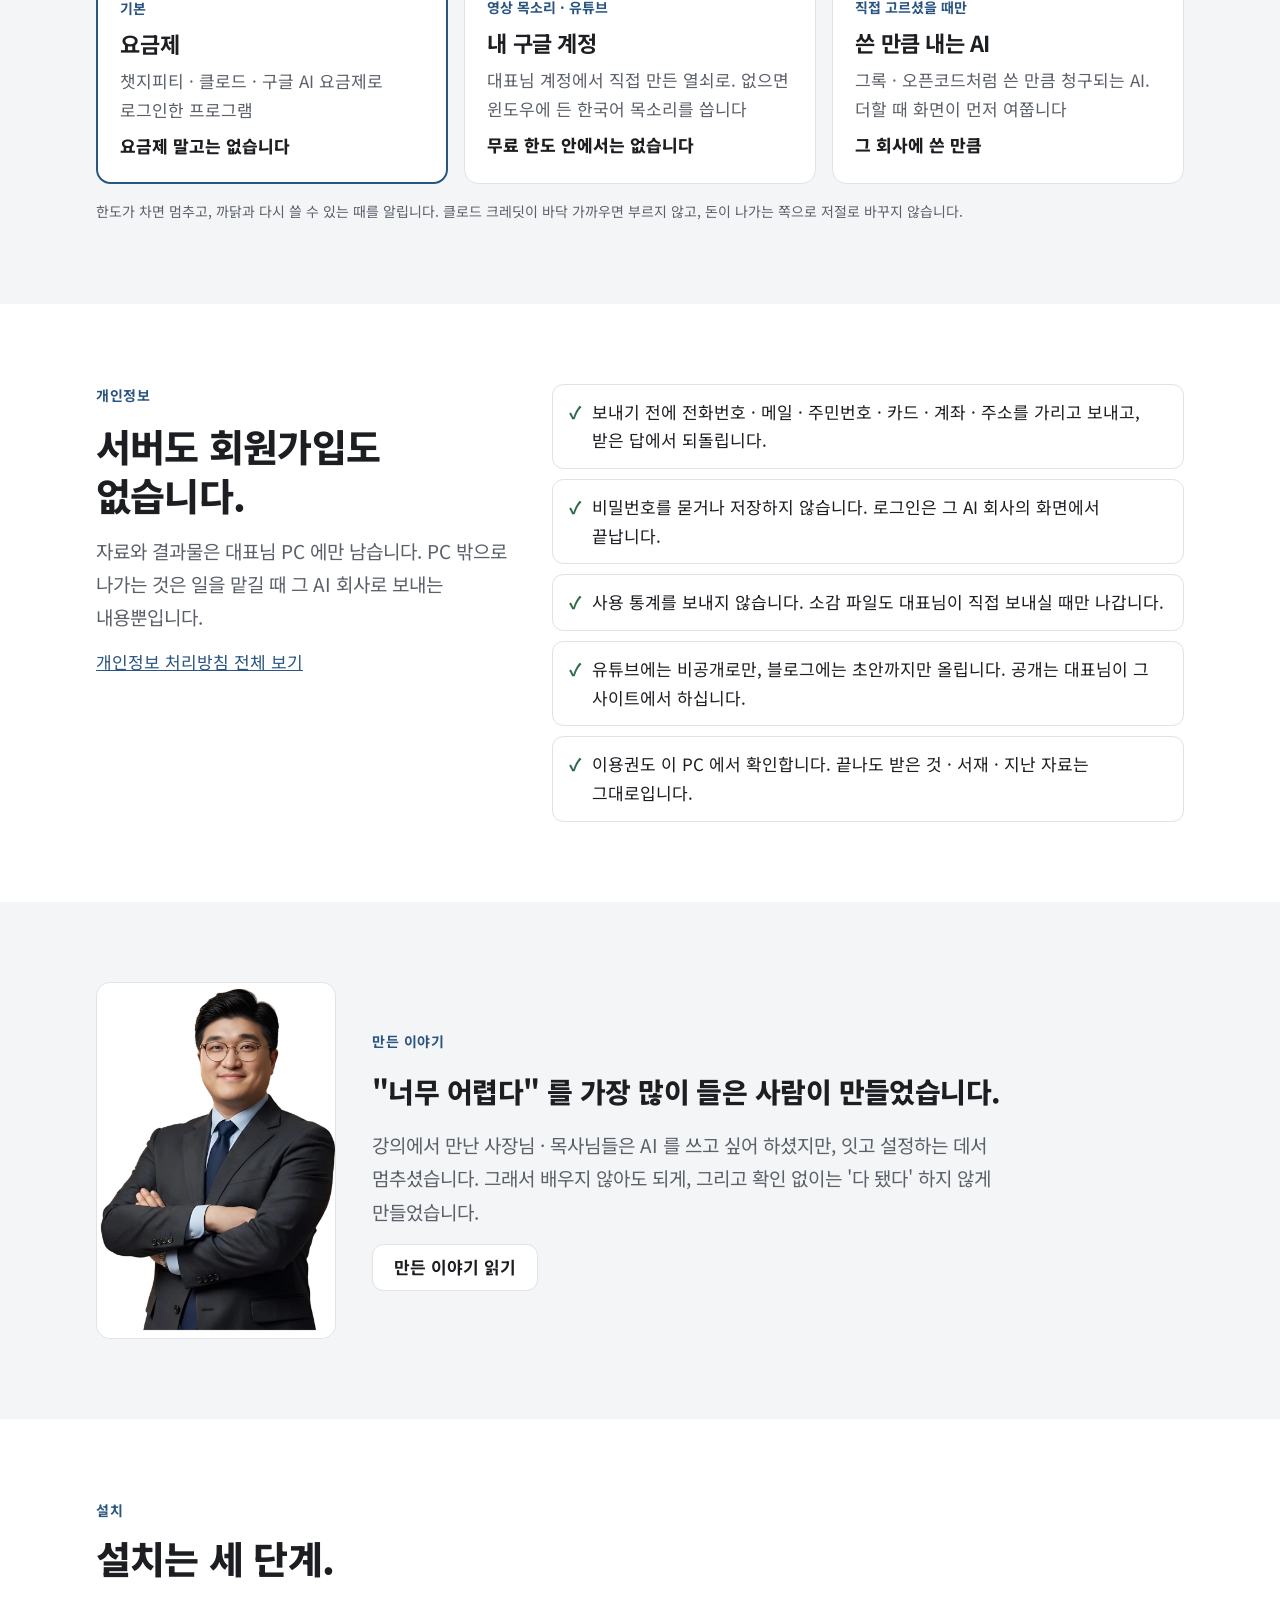
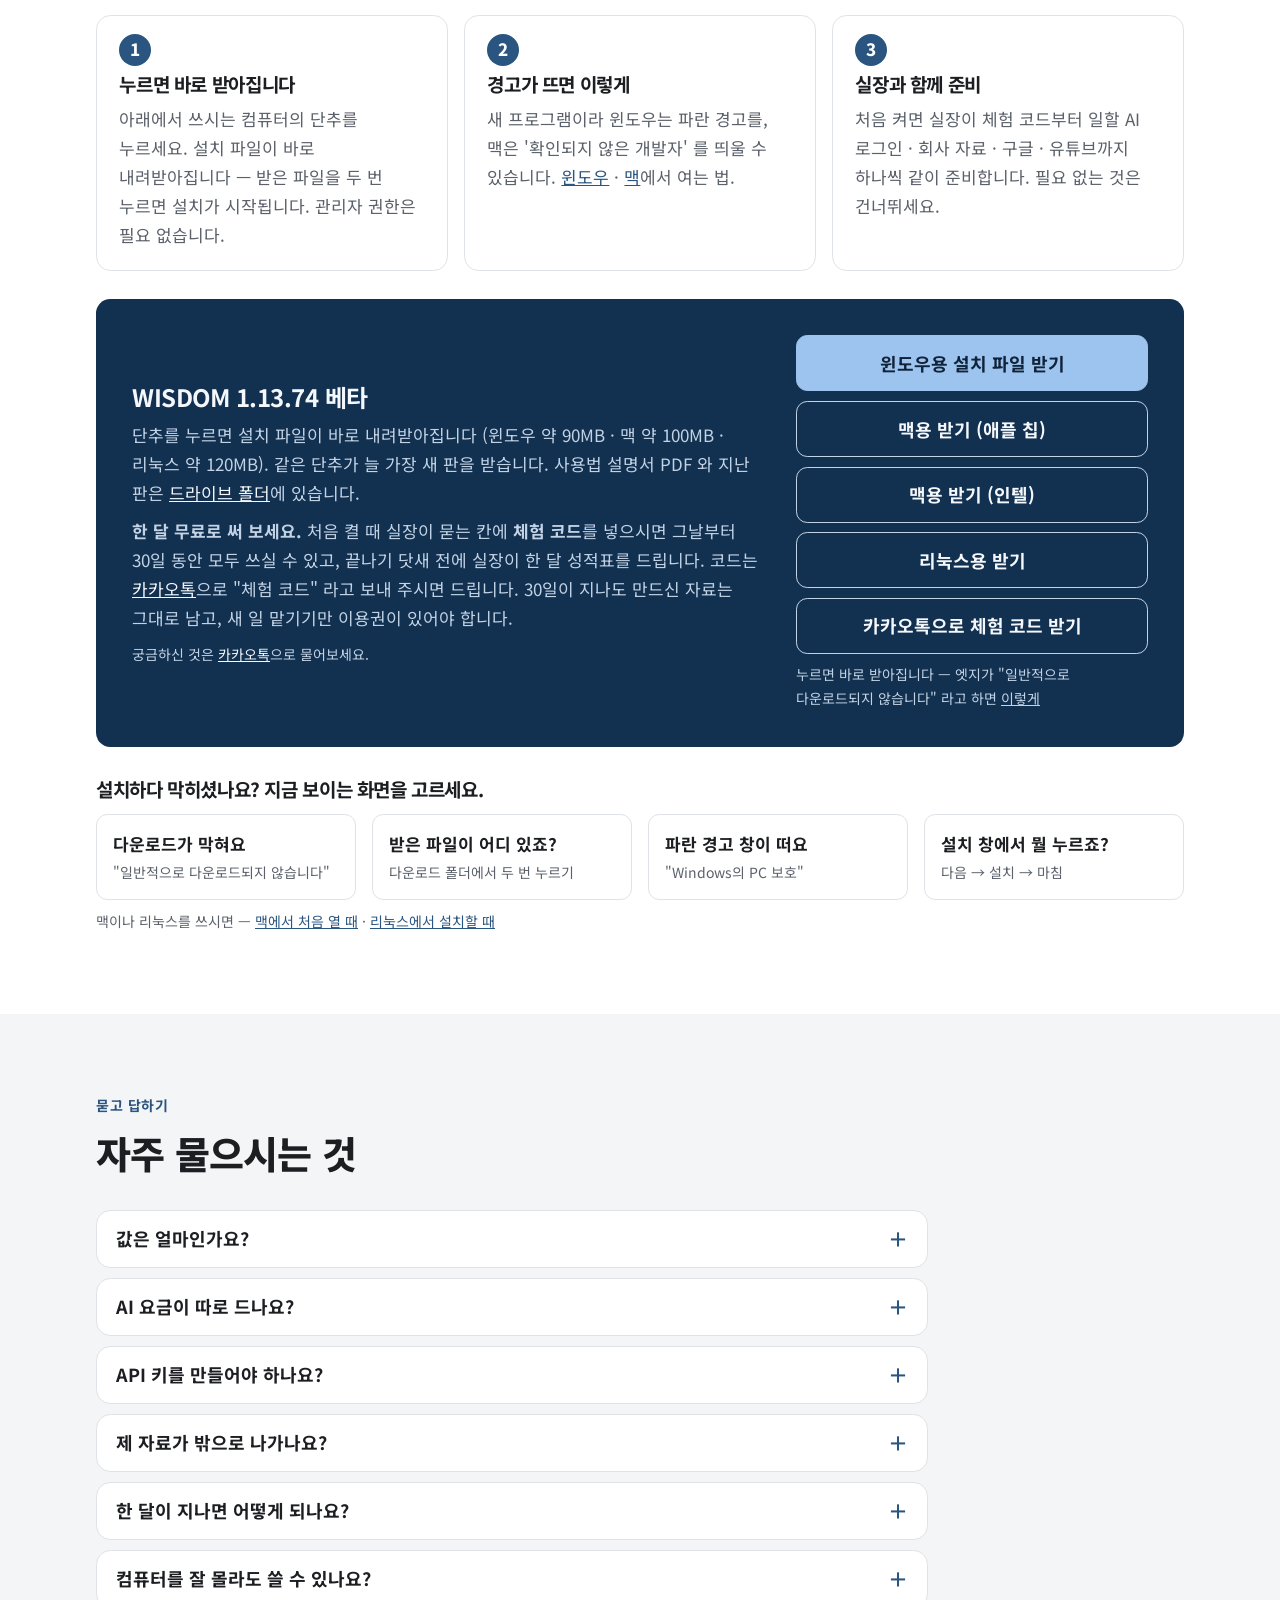
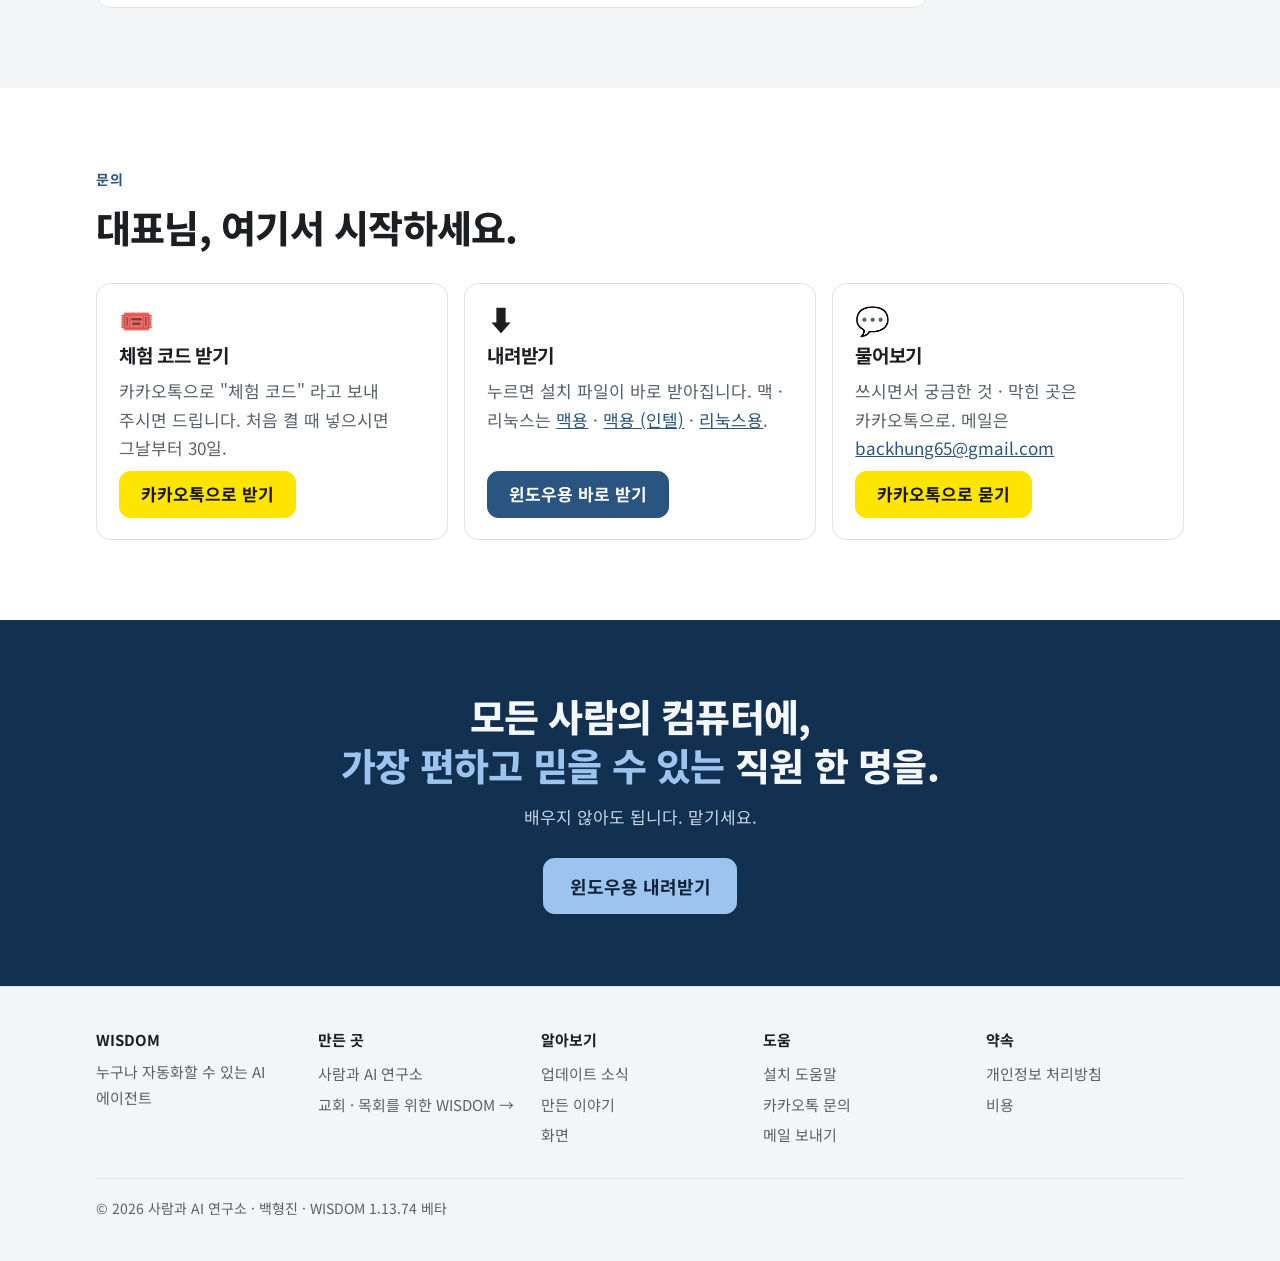
==== commit 3ca9e8f9: "1.13.74 — 발표 자료가 모션 영상으로 · 코딩은 정확하게 Co-Authored-By: Claude Opus 5.5 <noreply@anthropic.com>" ====
--- a/index.html
+++ b/index.html
@@ -29,7 +29,7 @@
 <main id="main">
 <section class="hero" id="top">
   <div class="wrap">
-    <a class="pill" href="updates.html"><b>새 판 1.13.73</b> 전문 직원을 들이고, 함께 키우기 →</a>
+    <a class="pill" href="updates.html"><b>새 판 1.13.74</b> 발표 자료가 모션 영상으로 · 코딩은 정확하게 →</a>
     <h1><em>누구나</em> 자동화할 수 있는<br>AI 에이전트</h1>
     <p class="lead">말로 맡기시면 내 컴퓨터 안의 AI 직원들이 안내문 · 카드뉴스 · 영상을 만들고, 다른 AI 가 확인합니다.
       매주 반복하는 일은 한 번 걸어 두면 알아서 하고, 실장이 아침마다 보고합니다. 이미 쓰시는 챗지피티 · 클로드 요금제 그대로.</p>
@@ -39,7 +39,7 @@
       <a class="btn big" href="https://drive.usercontent.google.com/download?id=1jWQ5K6unzf87TFseXKDonnCIFrvl4HJV&export=download&confirm=t">맥용 (인텔) 내려받기</a>
       <a class="btn big" href="https://drive.usercontent.google.com/download?id=1G4w0XSQneakXwANMDuXqgMqlIocNkkys&export=download&confirm=t">리눅스용 내려받기</a>
     </div>
-    <p class="note">1.13.73 베타 · 윈도우 10 · 11 (64비트) · 맥 (애플 칩 · 인텔) · 리눅스 (우분투 22.04 이후 · 64비트) · 한 달 무료 체험 — <a href="https://open.kakao.com/o/smi51Hqi" target="_blank" rel="noopener">카카오톡으로 체험 코드 받기</a> · <a href="install.html">설치 도움말</a></p>
+    <p class="note">1.13.74 베타 · 윈도우 10 · 11 (64비트) · 맥 (애플 칩 · 인텔) · 리눅스 (우분투 22.04 이후 · 64비트) · 한 달 무료 체험 — <a href="https://open.kakao.com/o/smi51Hqi" target="_blank" rel="noopener">카카오톡으로 체험 코드 받기</a> · <a href="install.html">설치 도움말</a></p>
     <div class="facts" aria-label="WISDOM 한눈에">
       <div><b>23</b> 맡길 수 있는 업무</div>
       <div><b>3</b> 이어 쓰는 AI (챗지피티 · 클로드 · 안티그래비티)</div>
@@ -260,7 +260,7 @@
     </div>
     <div class="get">
       <div>
-        <h3 style="font-size:24px">WISDOM 1.13.73 베타</h3>
+        <h3 style="font-size:24px">WISDOM 1.13.74 베타</h3>
         <p style="margin-top:.4rem">단추를 누르면 설치 파일이 바로 내려받아집니다 (윈도우 약 90MB · 맥 약 100MB · 리눅스 약 120MB). 같은 단추가 늘 가장 새 판을 받습니다. 사용법 설명서 PDF 와 지난 판은 <a href="https://drive.google.com/drive/folders/1mOP1srYSzNv9KvTLAzX6_mm_RlCM41Ka?usp=sharing" target="_blank" rel="noopener">드라이브 폴더</a>에 있습니다.</p>
         <p style="margin-top:.6rem"><b>한 달 무료로 써 보세요.</b> 처음 켤 때 실장이 묻는 칸에 <b>체험 코드</b>를 넣으시면 그날부터 30일 동안 모두 쓰실 수 있고, 끝나기 닷새 전에 실장이 한 달 성적표를 드립니다.
           코드는 <a href="https://open.kakao.com/o/smi51Hqi" target="_blank" rel="noopener">카카오톡</a>으로 "체험 코드" 라고 보내 주시면 드립니다. 30일이 지나도 만드신 자료는 그대로 남고, 새 일 맡기기만 이용권이 있어야 합니다.</p>
@@ -331,7 +331,7 @@
     <div><b>도움</b><a href="install.html">설치 도움말</a><a href="https://open.kakao.com/o/smi51Hqi" target="_blank" rel="noopener">카카오톡 문의</a><a href="mailto:backhung65@gmail.com">메일 보내기</a></div>
     <div><b>약속</b><a href="privacy.html">개인정보 처리방침</a><a href="#cost">비용</a></div>
   </div>
-  <p class="last">© 2026 사람과 AI 연구소 · 백형진 · WISDOM 1.13.73 베타</p>
+  <p class="last">© 2026 사람과 AI 연구소 · 백형진 · WISDOM 1.13.74 베타</p>
 </div></footer>
 
 <script>
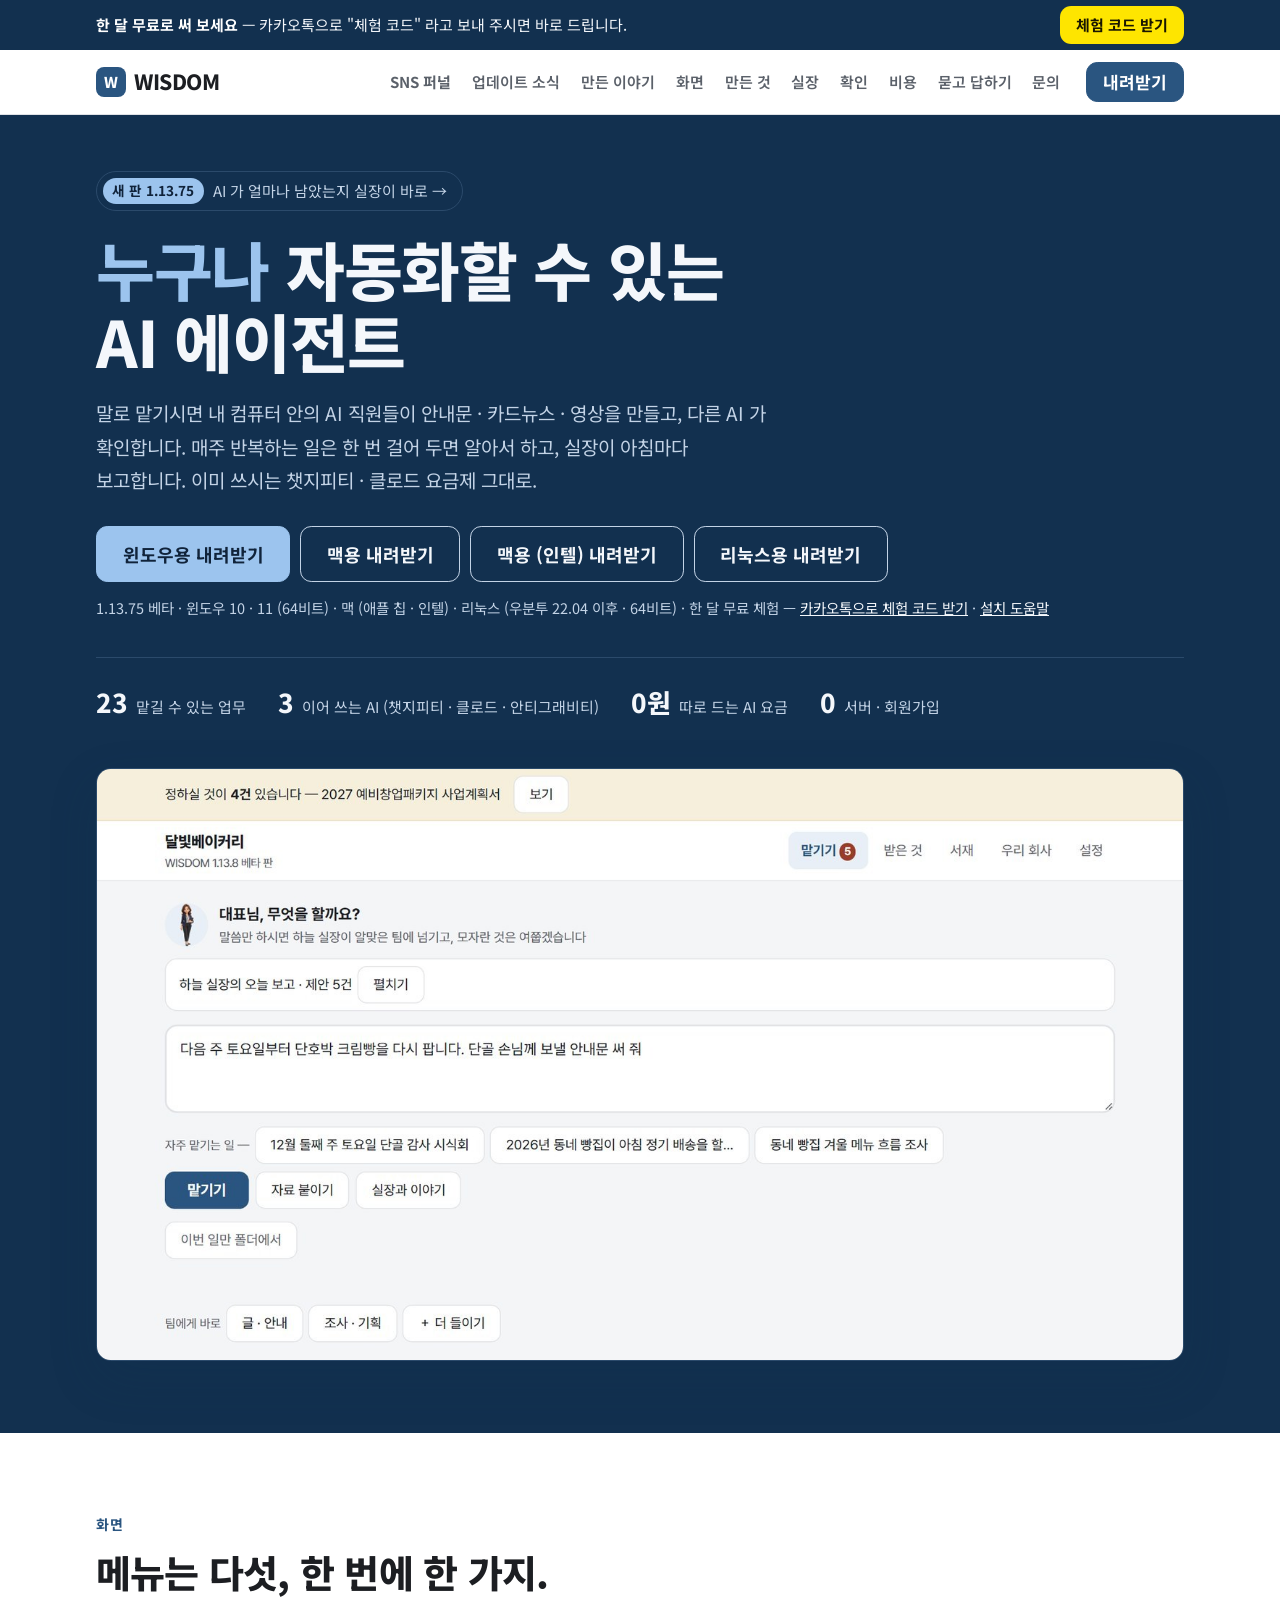
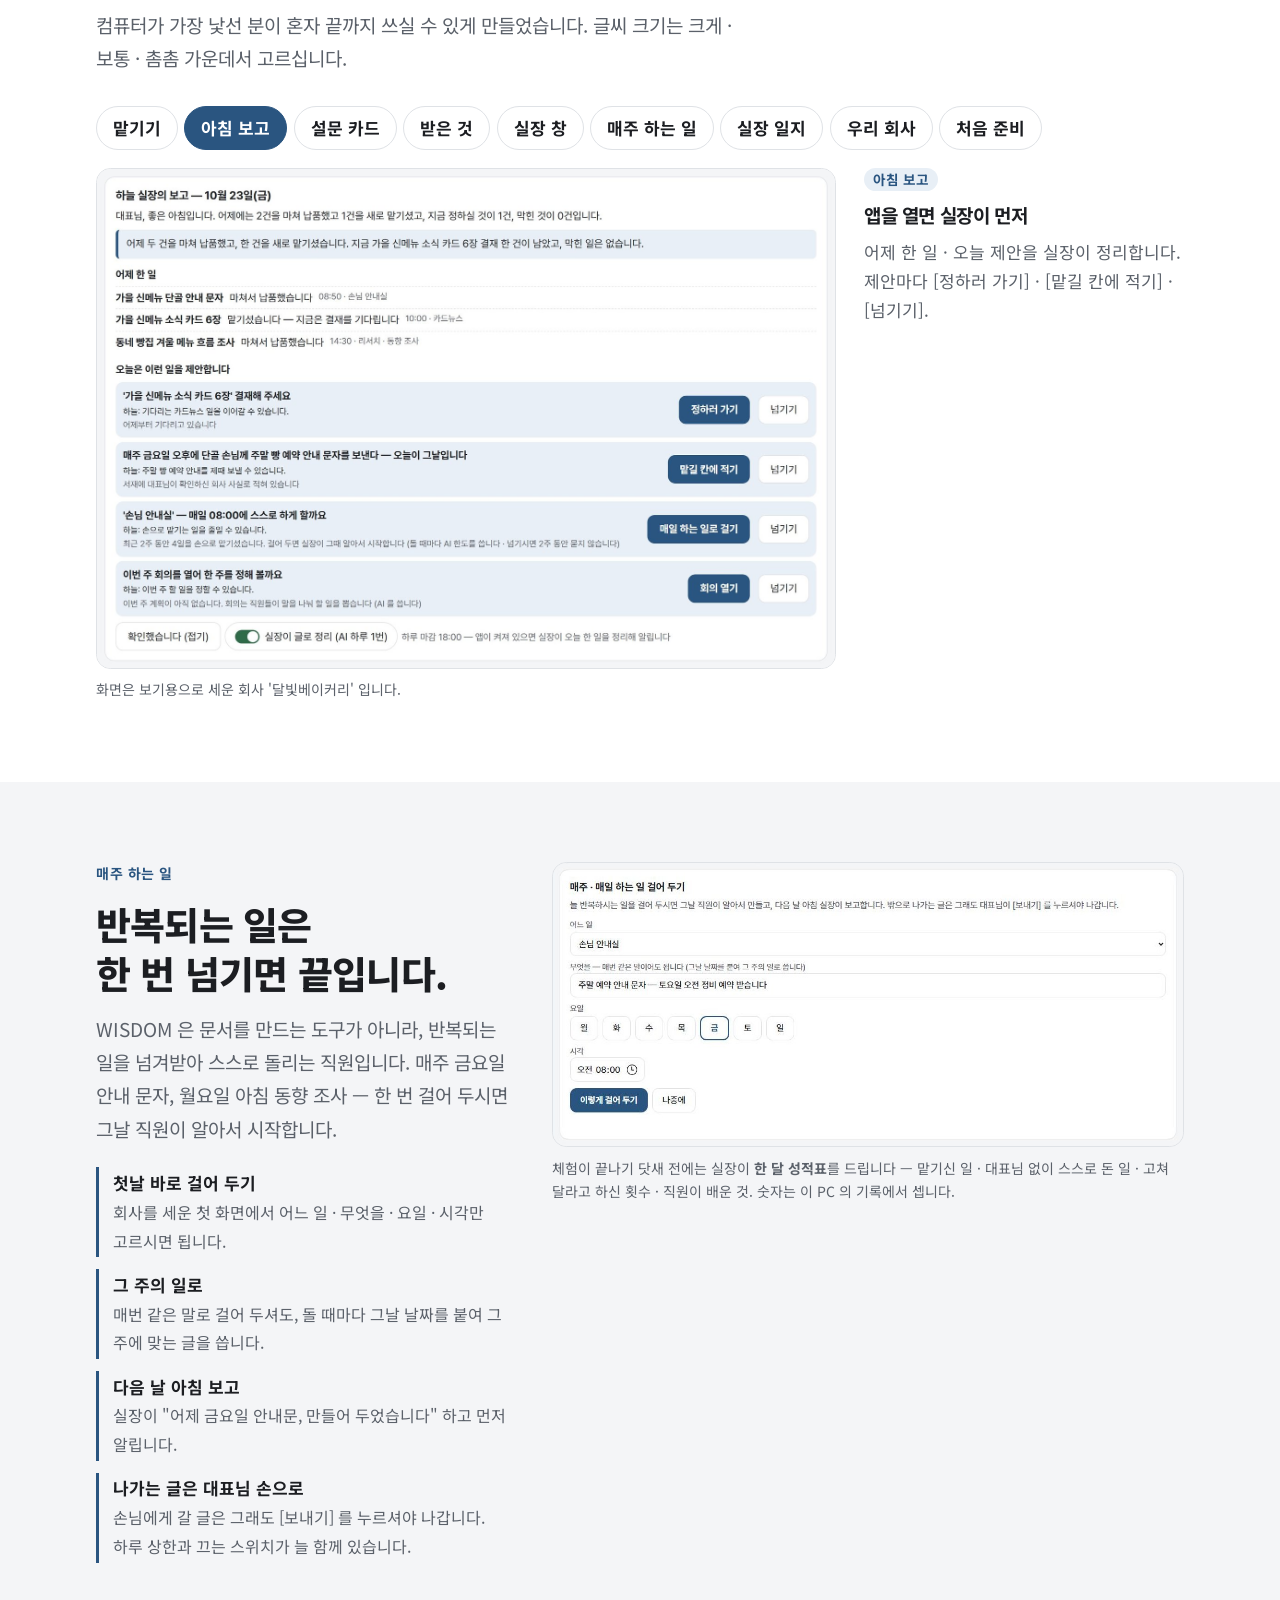
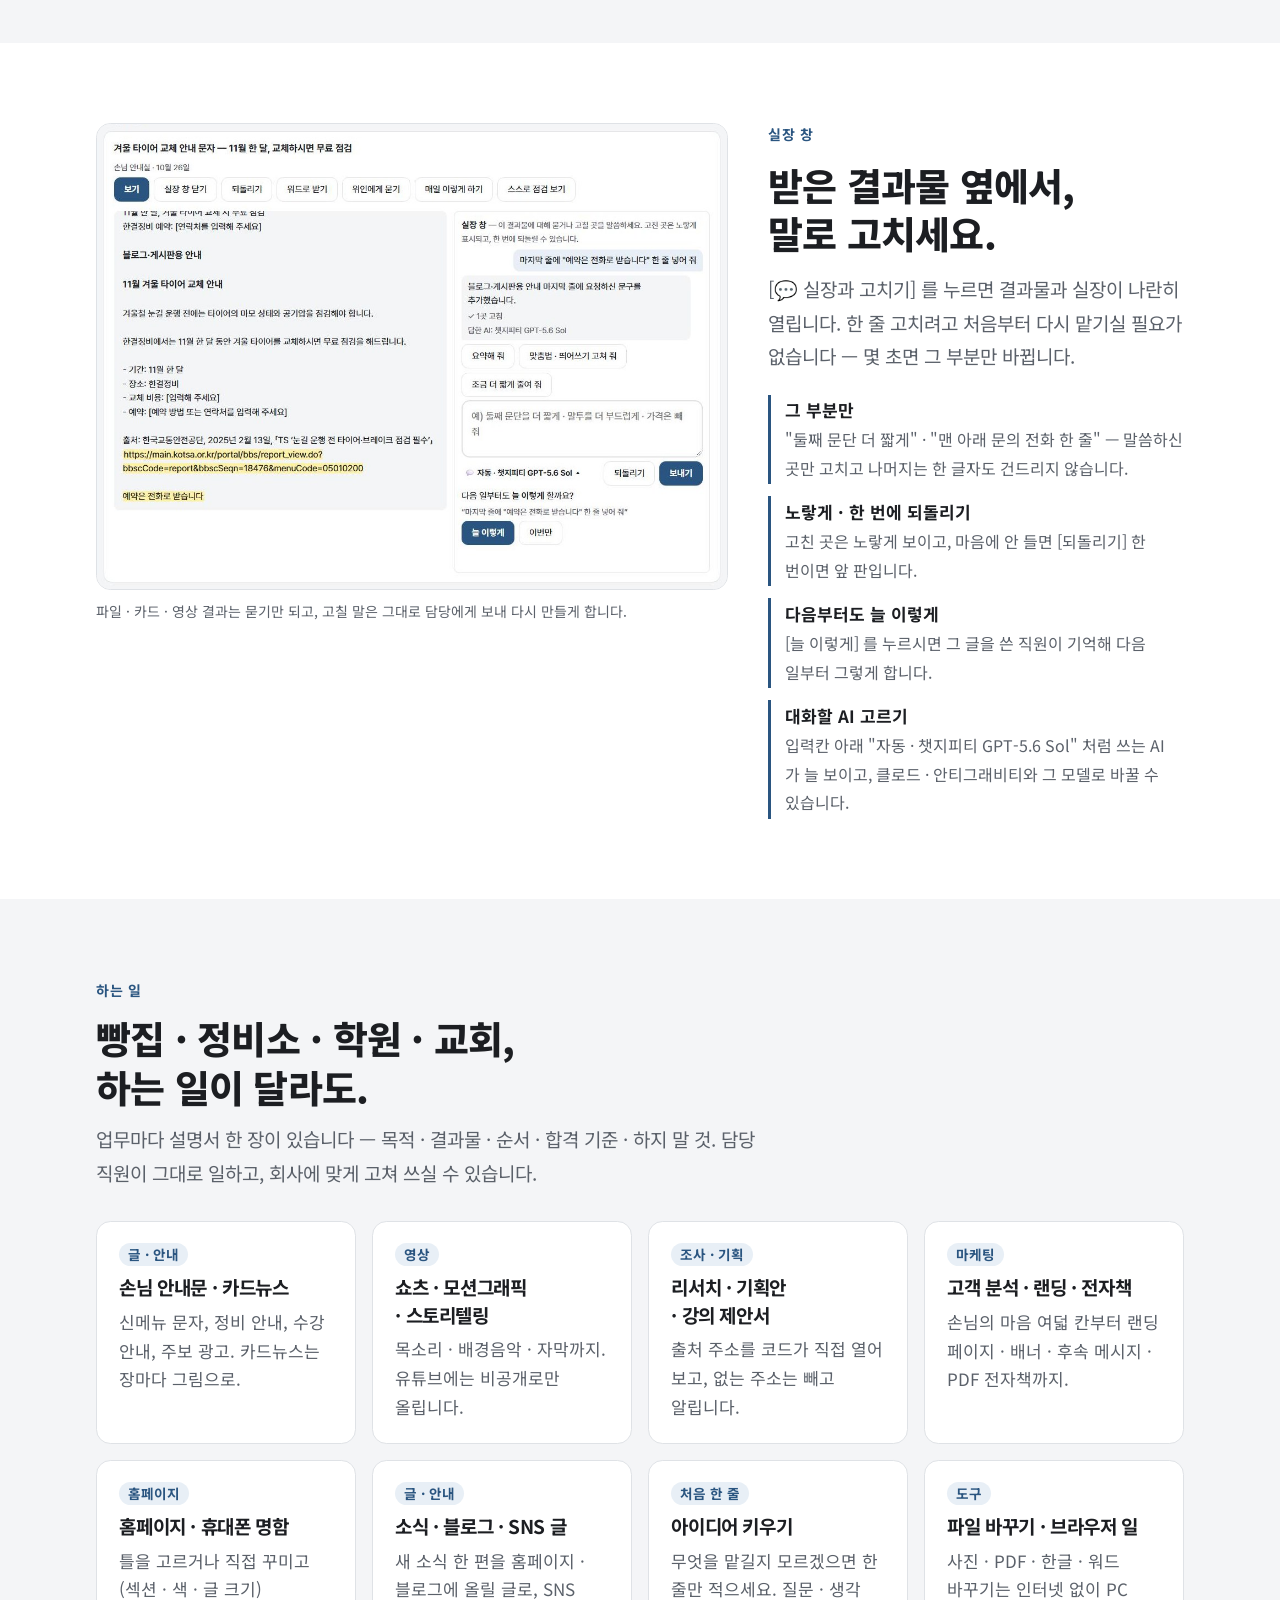
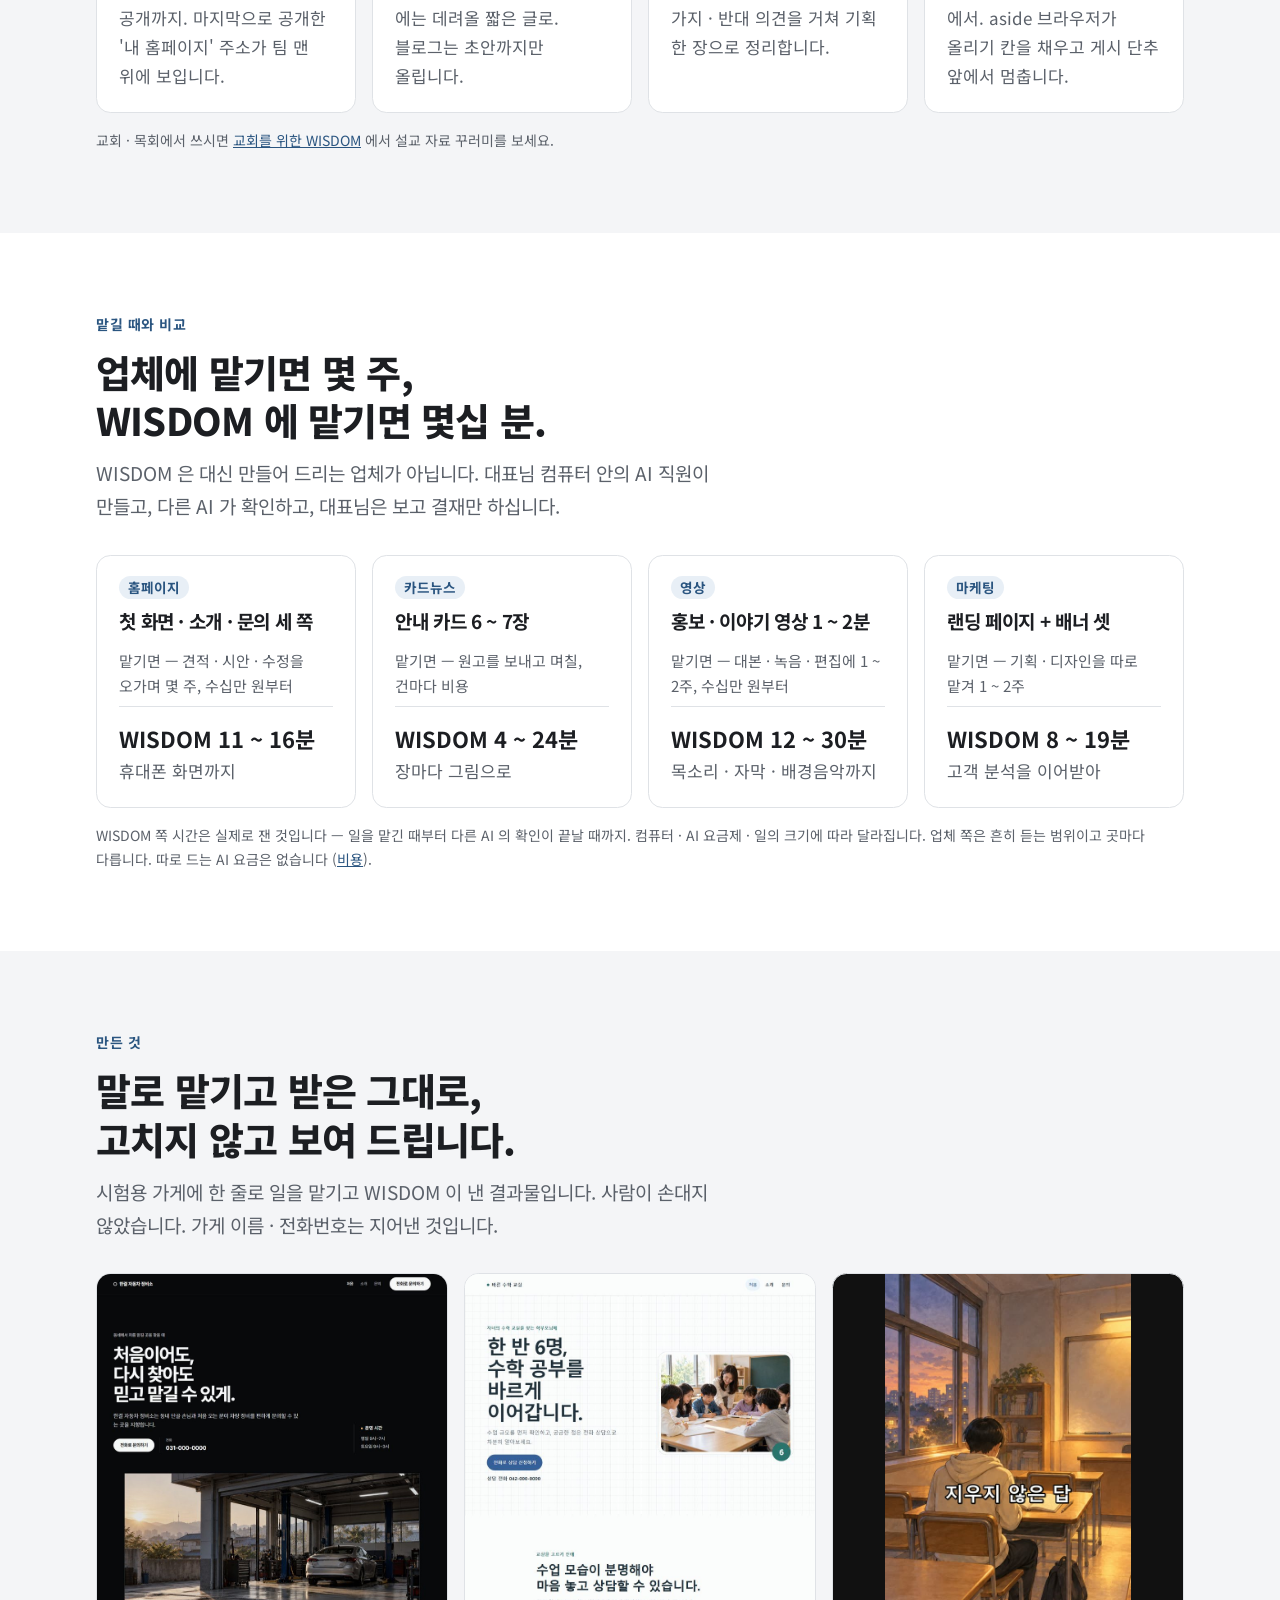
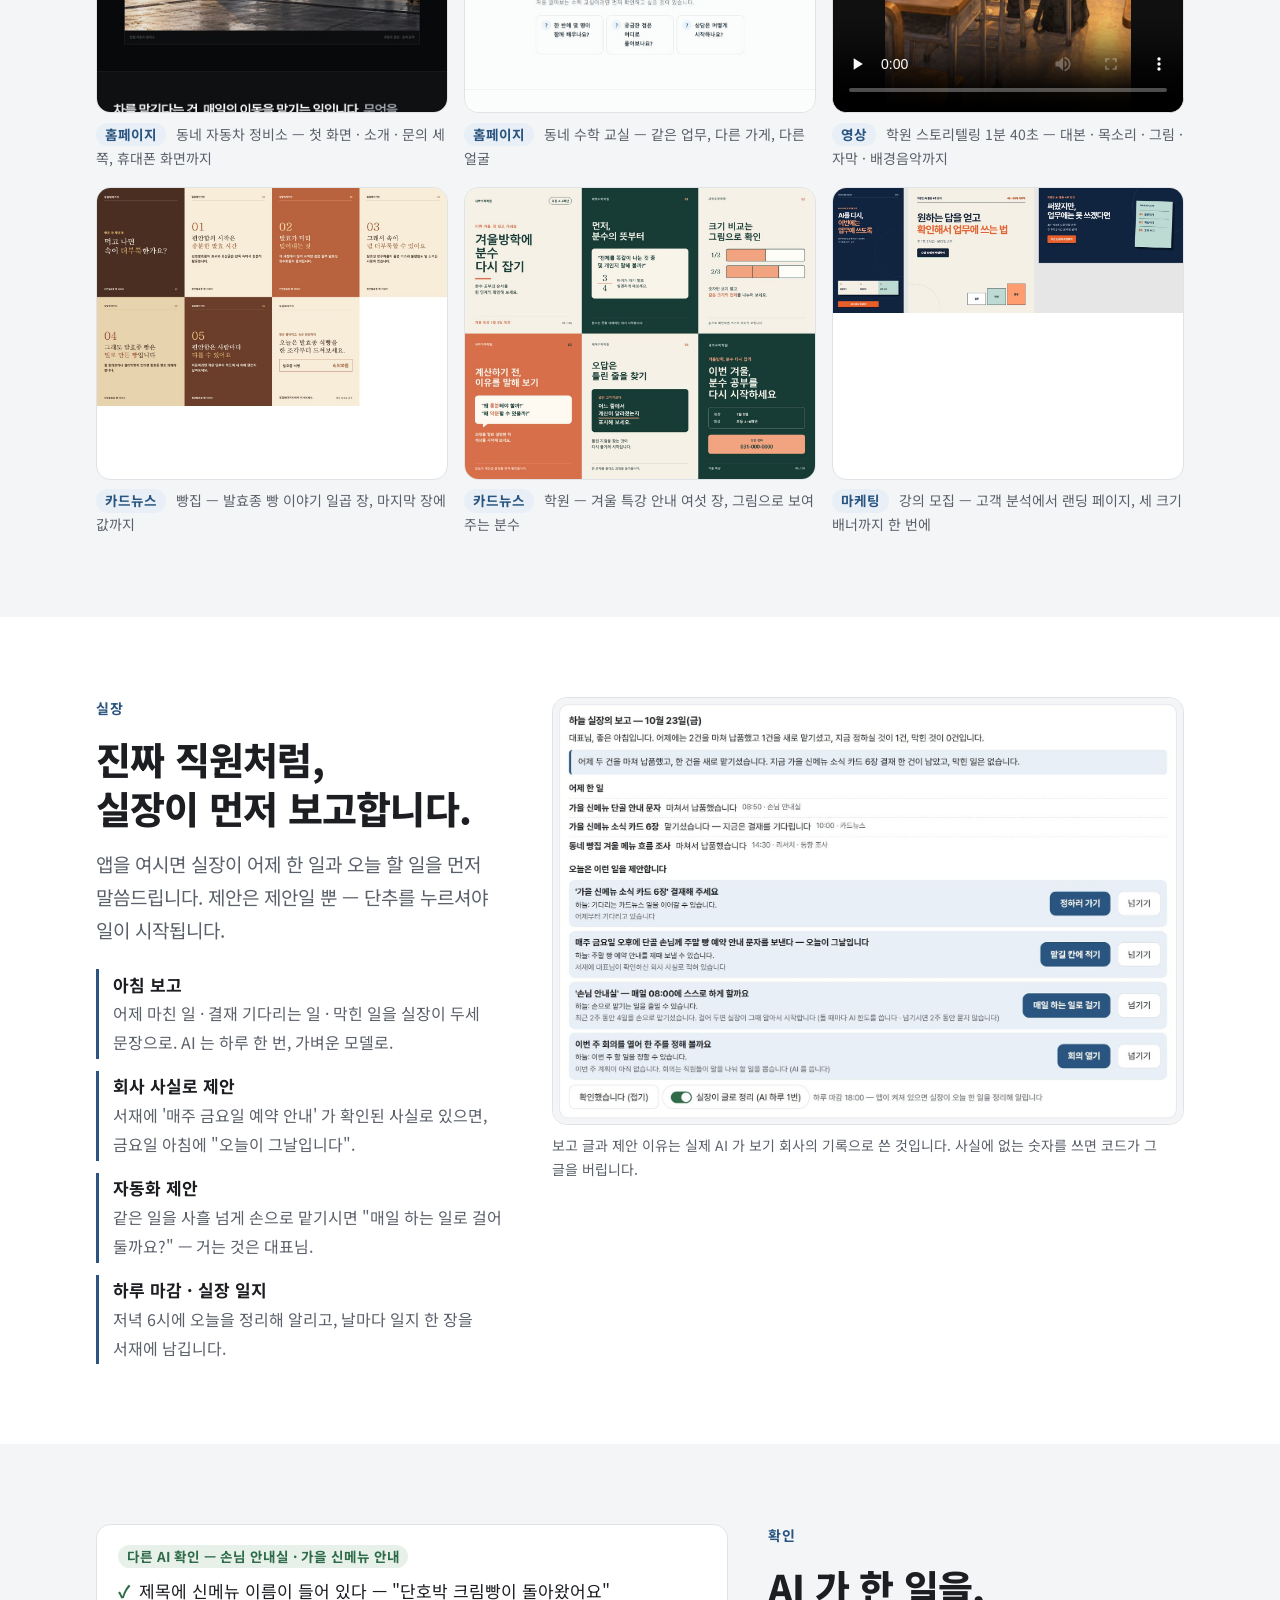
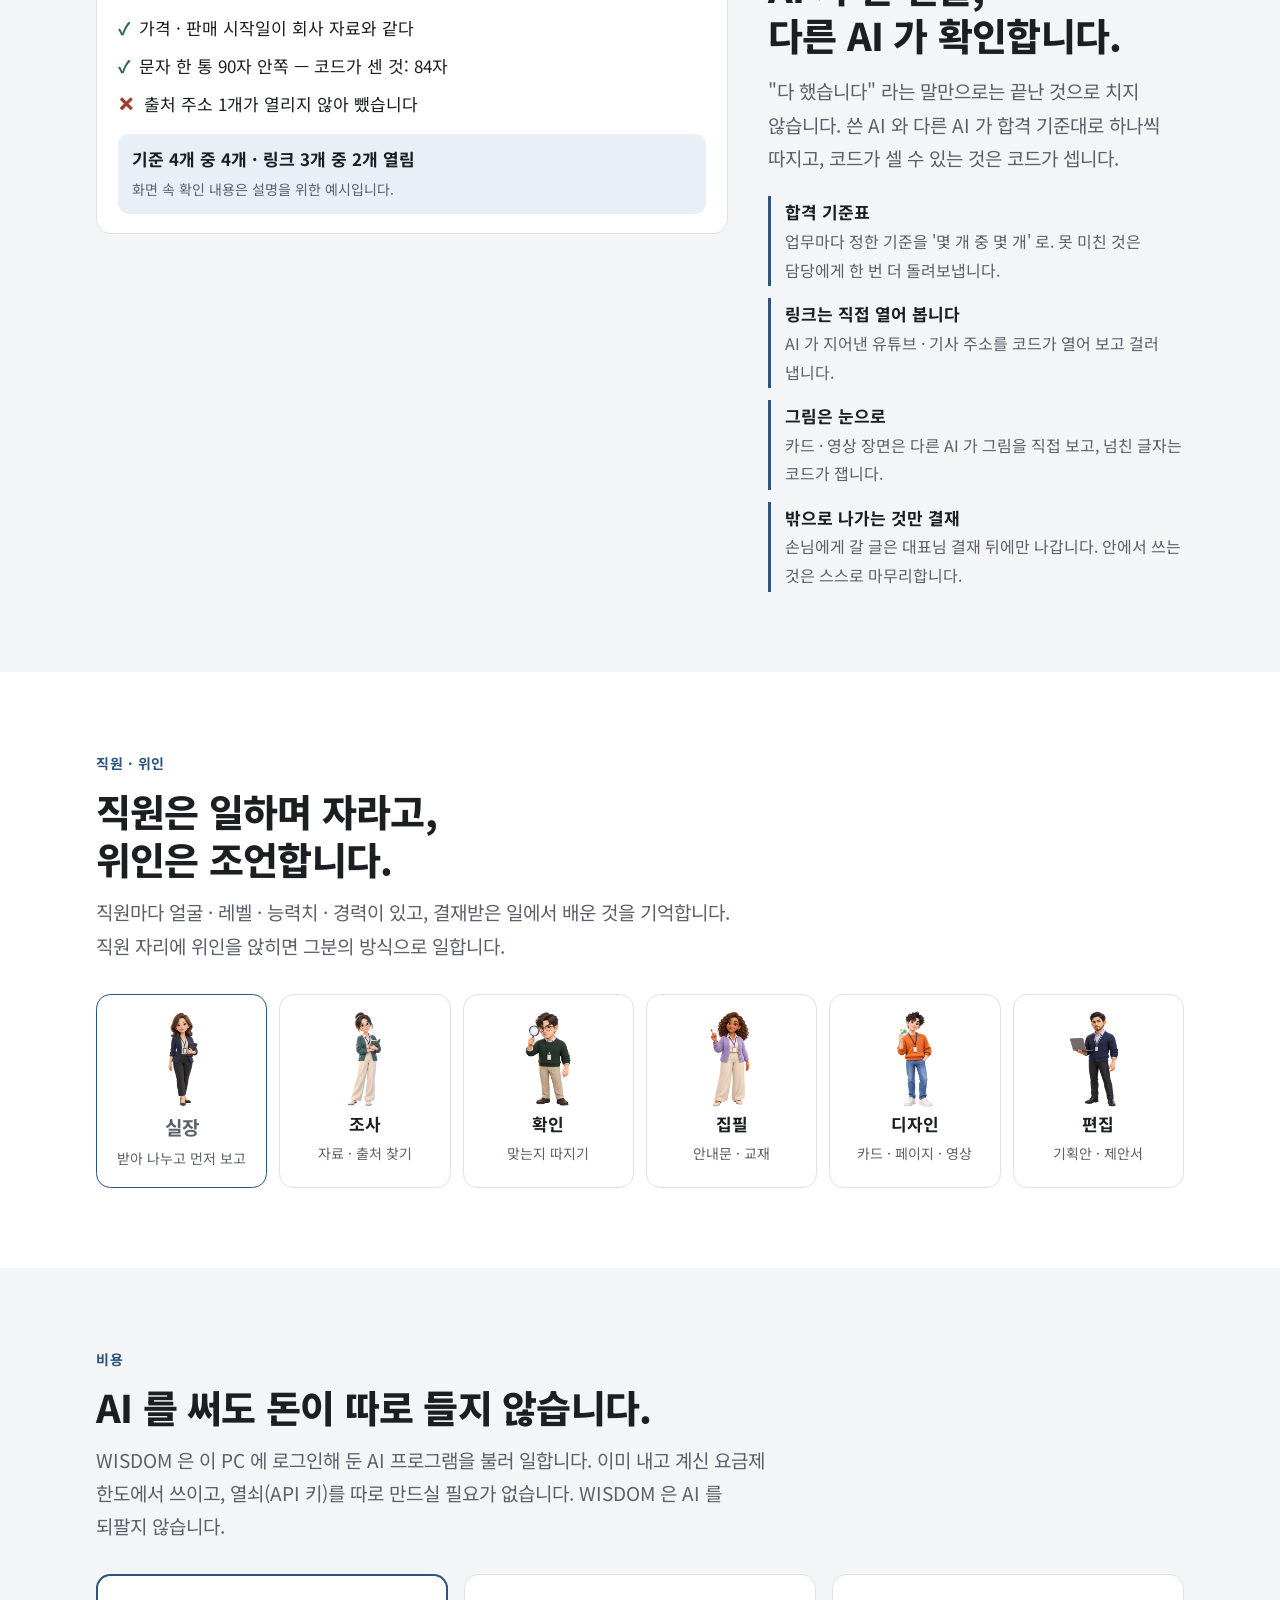
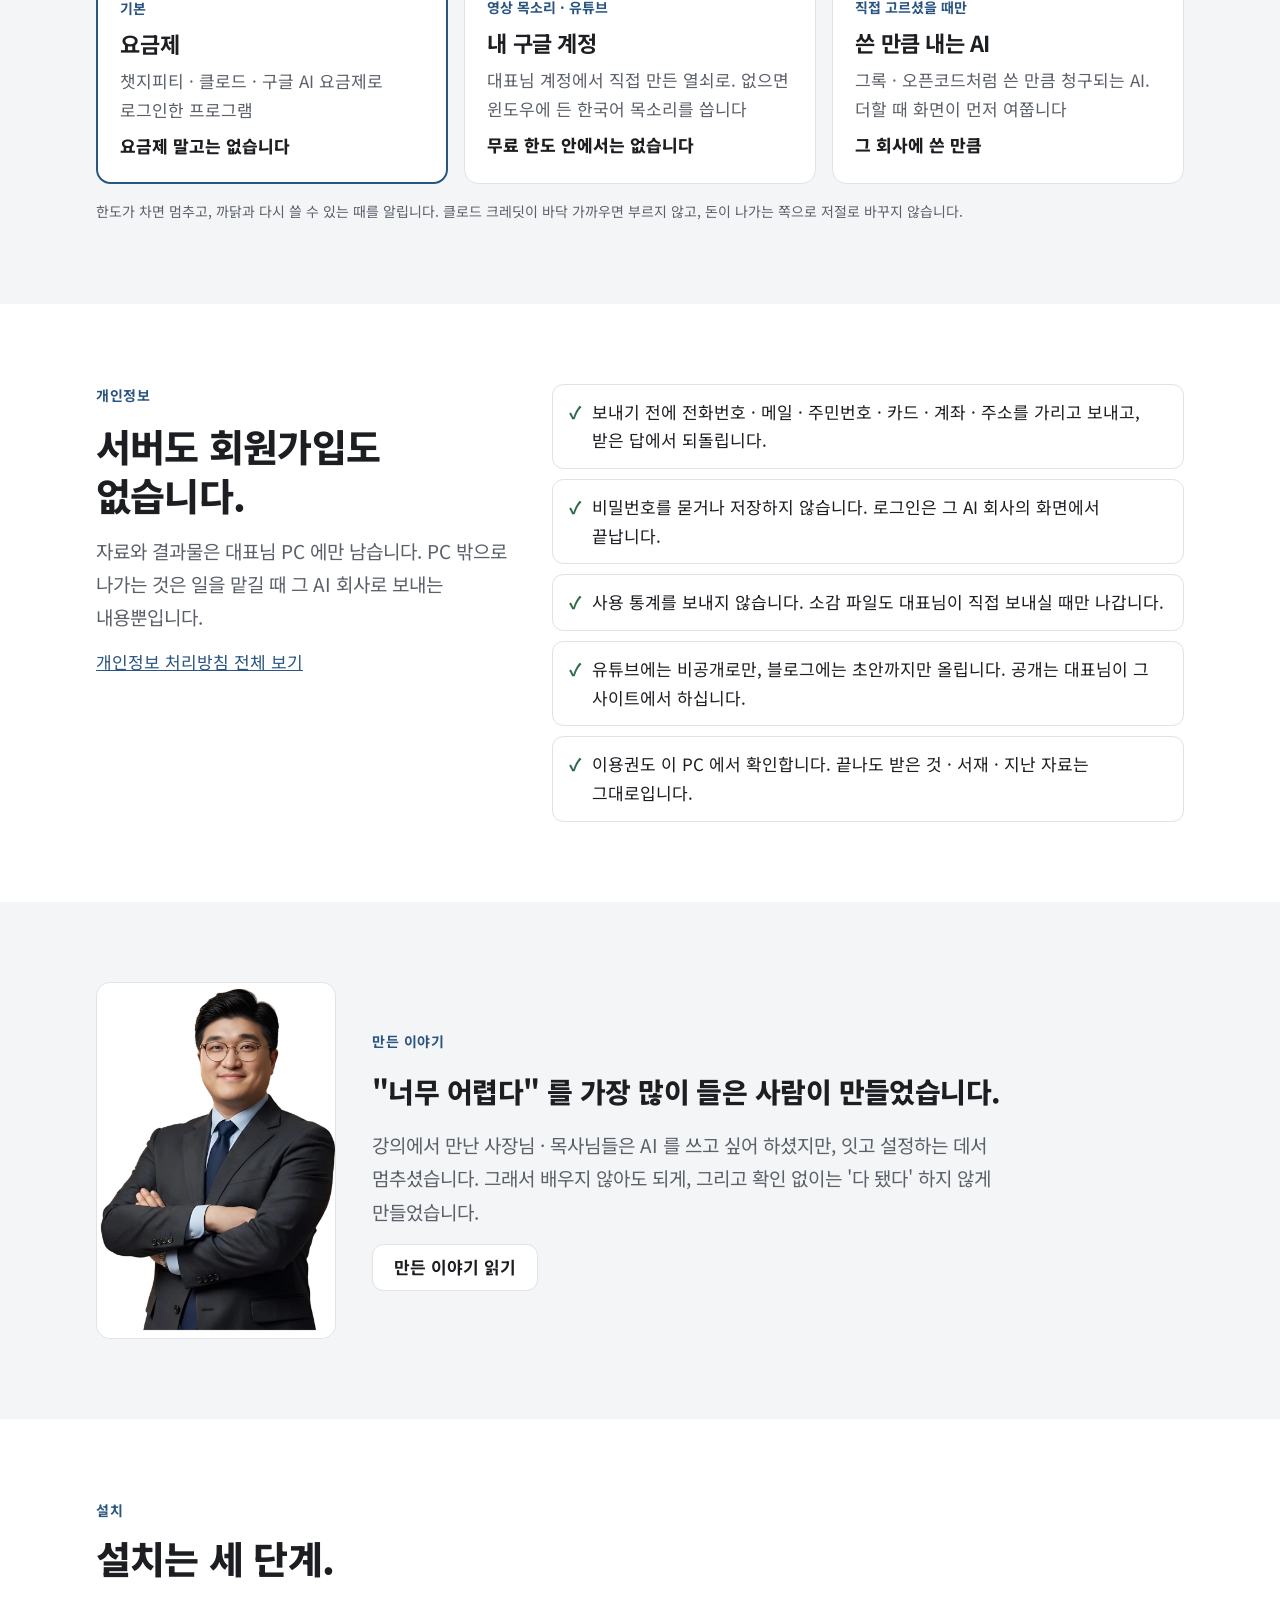
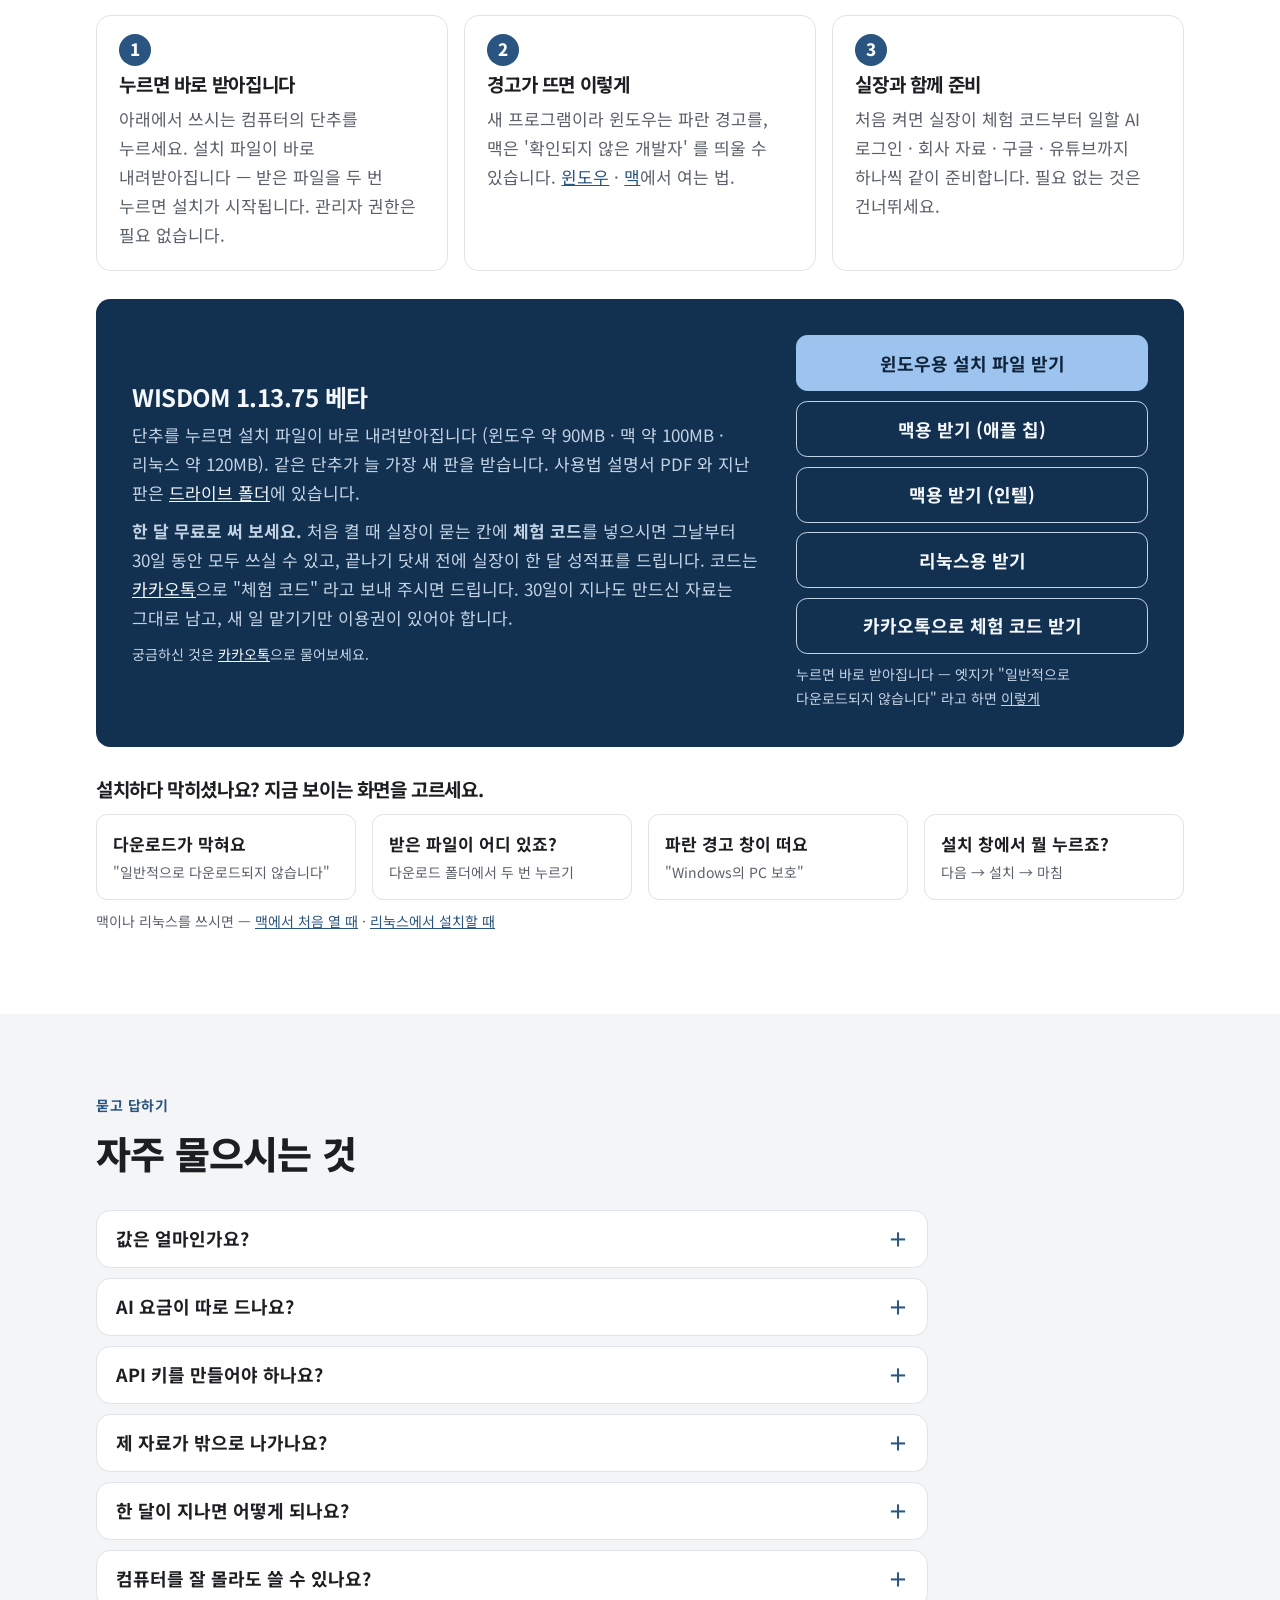
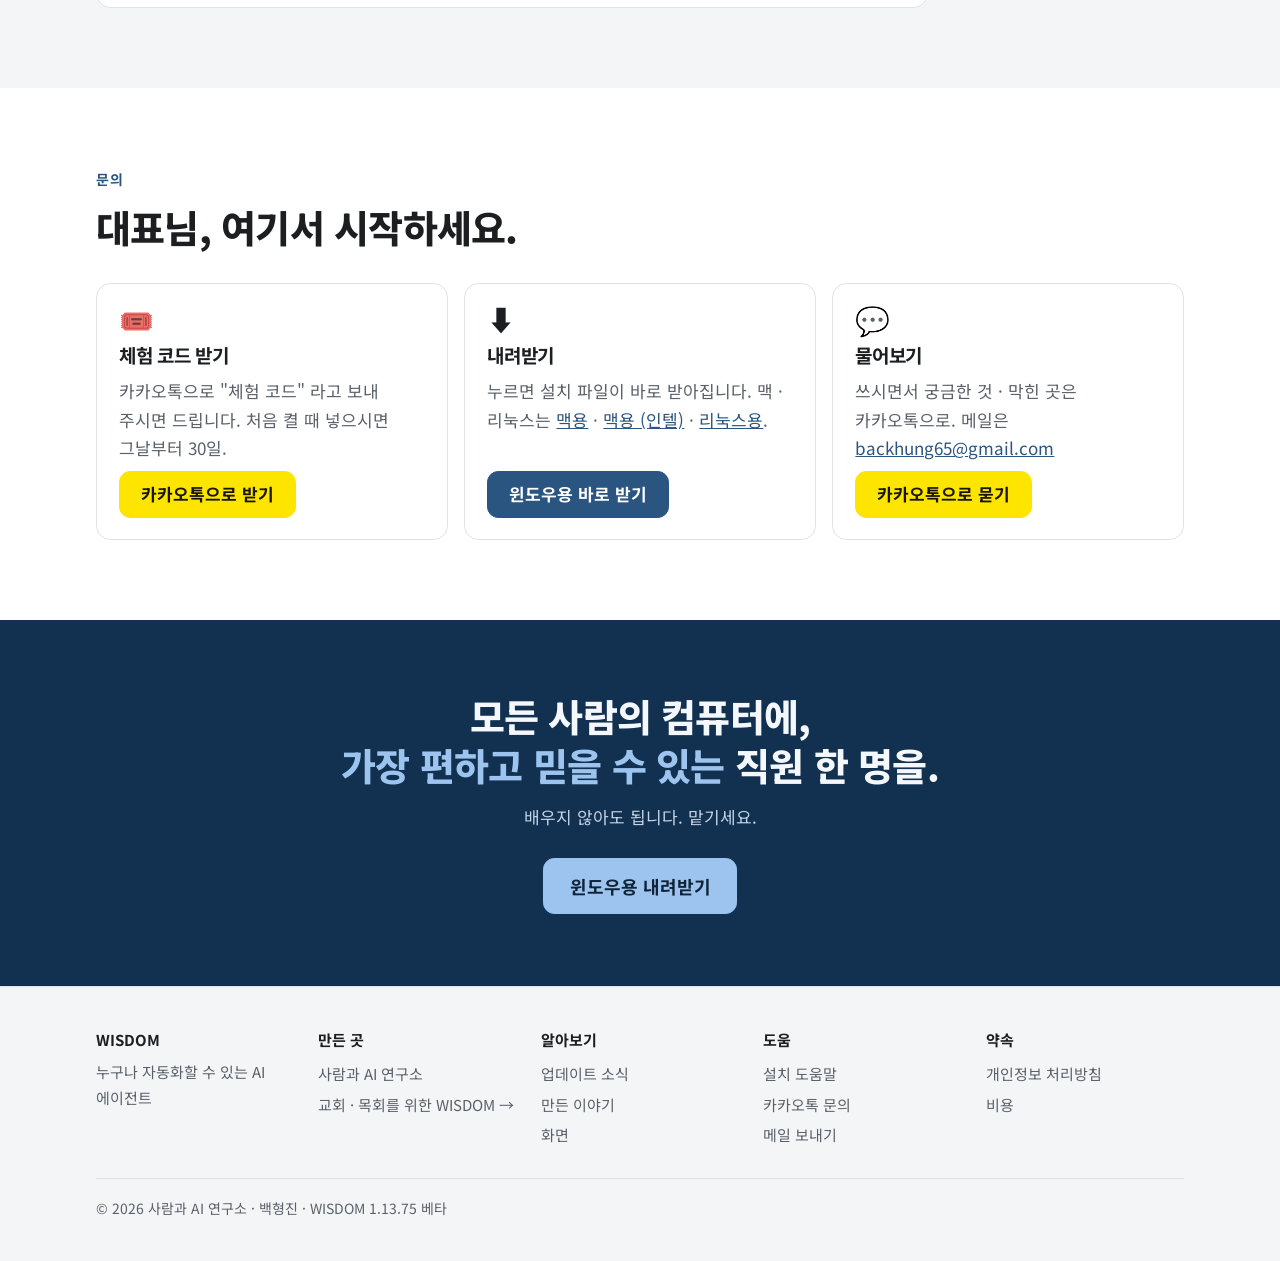
==== commit e6f2845b: "1.13.75 — AI 가 얼마나 남았는지 실장이 바로 Co-Authored-By: Claude Opus 5.5 <noreply@anthropic.com>" ====
--- a/index.html
+++ b/index.html
@@ -29,7 +29,7 @@
 <main id="main">
 <section class="hero" id="top">
   <div class="wrap">
-    <a class="pill" href="updates.html"><b>새 판 1.13.74</b> 발표 자료가 모션 영상으로 · 코딩은 정확하게 →</a>
+    <a class="pill" href="updates.html"><b>새 판 1.13.75</b> AI 가 얼마나 남았는지 실장이 바로 →</a>
     <h1><em>누구나</em> 자동화할 수 있는<br>AI 에이전트</h1>
     <p class="lead">말로 맡기시면 내 컴퓨터 안의 AI 직원들이 안내문 · 카드뉴스 · 영상을 만들고, 다른 AI 가 확인합니다.
       매주 반복하는 일은 한 번 걸어 두면 알아서 하고, 실장이 아침마다 보고합니다. 이미 쓰시는 챗지피티 · 클로드 요금제 그대로.</p>
@@ -39,7 +39,7 @@
       <a class="btn big" href="https://drive.usercontent.google.com/download?id=1jWQ5K6unzf87TFseXKDonnCIFrvl4HJV&export=download&confirm=t">맥용 (인텔) 내려받기</a>
       <a class="btn big" href="https://drive.usercontent.google.com/download?id=1G4w0XSQneakXwANMDuXqgMqlIocNkkys&export=download&confirm=t">리눅스용 내려받기</a>
     </div>
-    <p class="note">1.13.74 베타 · 윈도우 10 · 11 (64비트) · 맥 (애플 칩 · 인텔) · 리눅스 (우분투 22.04 이후 · 64비트) · 한 달 무료 체험 — <a href="https://open.kakao.com/o/smi51Hqi" target="_blank" rel="noopener">카카오톡으로 체험 코드 받기</a> · <a href="install.html">설치 도움말</a></p>
+    <p class="note">1.13.75 베타 · 윈도우 10 · 11 (64비트) · 맥 (애플 칩 · 인텔) · 리눅스 (우분투 22.04 이후 · 64비트) · 한 달 무료 체험 — <a href="https://open.kakao.com/o/smi51Hqi" target="_blank" rel="noopener">카카오톡으로 체험 코드 받기</a> · <a href="install.html">설치 도움말</a></p>
     <div class="facts" aria-label="WISDOM 한눈에">
       <div><b>23</b> 맡길 수 있는 업무</div>
       <div><b>3</b> 이어 쓰는 AI (챗지피티 · 클로드 · 안티그래비티)</div>
@@ -260,7 +260,7 @@
     </div>
     <div class="get">
       <div>
-        <h3 style="font-size:24px">WISDOM 1.13.74 베타</h3>
+        <h3 style="font-size:24px">WISDOM 1.13.75 베타</h3>
         <p style="margin-top:.4rem">단추를 누르면 설치 파일이 바로 내려받아집니다 (윈도우 약 90MB · 맥 약 100MB · 리눅스 약 120MB). 같은 단추가 늘 가장 새 판을 받습니다. 사용법 설명서 PDF 와 지난 판은 <a href="https://drive.google.com/drive/folders/1mOP1srYSzNv9KvTLAzX6_mm_RlCM41Ka?usp=sharing" target="_blank" rel="noopener">드라이브 폴더</a>에 있습니다.</p>
         <p style="margin-top:.6rem"><b>한 달 무료로 써 보세요.</b> 처음 켤 때 실장이 묻는 칸에 <b>체험 코드</b>를 넣으시면 그날부터 30일 동안 모두 쓰실 수 있고, 끝나기 닷새 전에 실장이 한 달 성적표를 드립니다.
           코드는 <a href="https://open.kakao.com/o/smi51Hqi" target="_blank" rel="noopener">카카오톡</a>으로 "체험 코드" 라고 보내 주시면 드립니다. 30일이 지나도 만드신 자료는 그대로 남고, 새 일 맡기기만 이용권이 있어야 합니다.</p>
@@ -331,7 +331,7 @@
     <div><b>도움</b><a href="install.html">설치 도움말</a><a href="https://open.kakao.com/o/smi51Hqi" target="_blank" rel="noopener">카카오톡 문의</a><a href="mailto:backhung65@gmail.com">메일 보내기</a></div>
     <div><b>약속</b><a href="privacy.html">개인정보 처리방침</a><a href="#cost">비용</a></div>
   </div>
-  <p class="last">© 2026 사람과 AI 연구소 · 백형진 · WISDOM 1.13.74 베타</p>
+  <p class="last">© 2026 사람과 AI 연구소 · 백형진 · WISDOM 1.13.75 베타</p>
 </div></footer>
 
 <script>
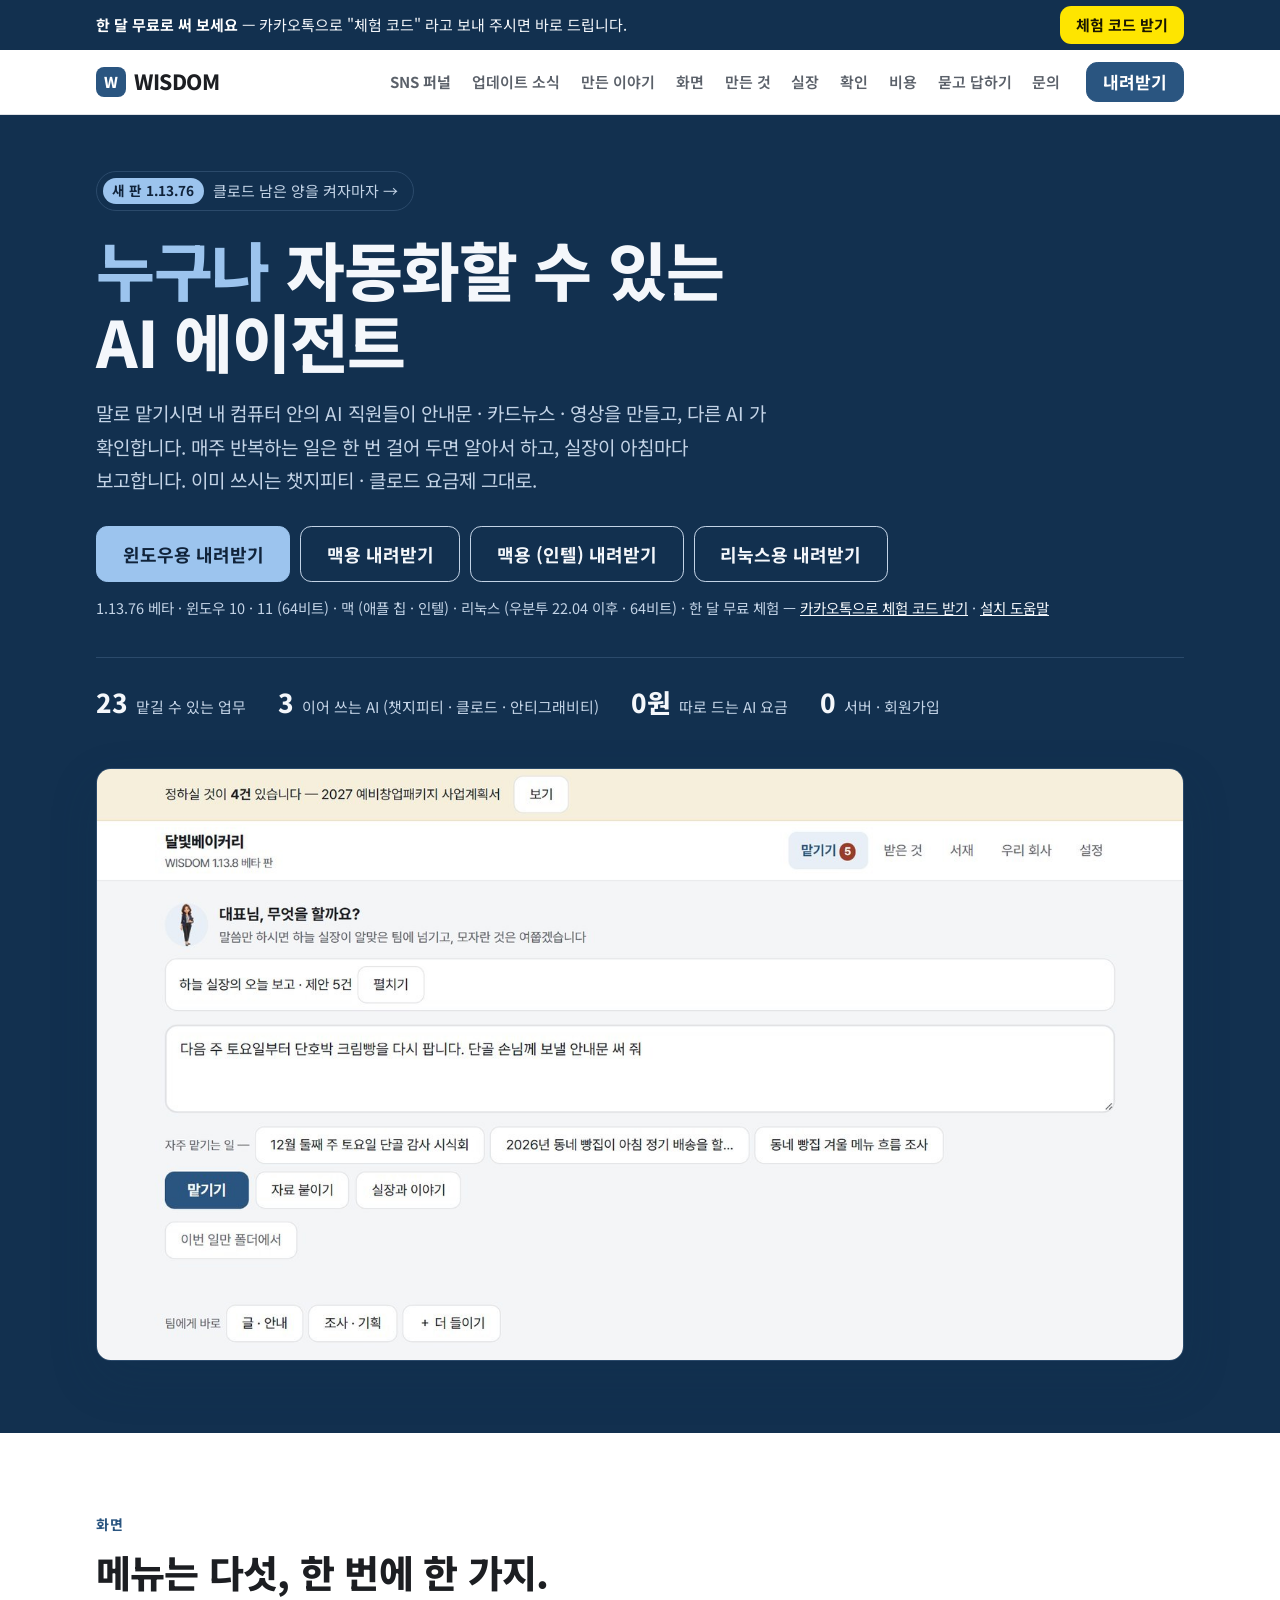
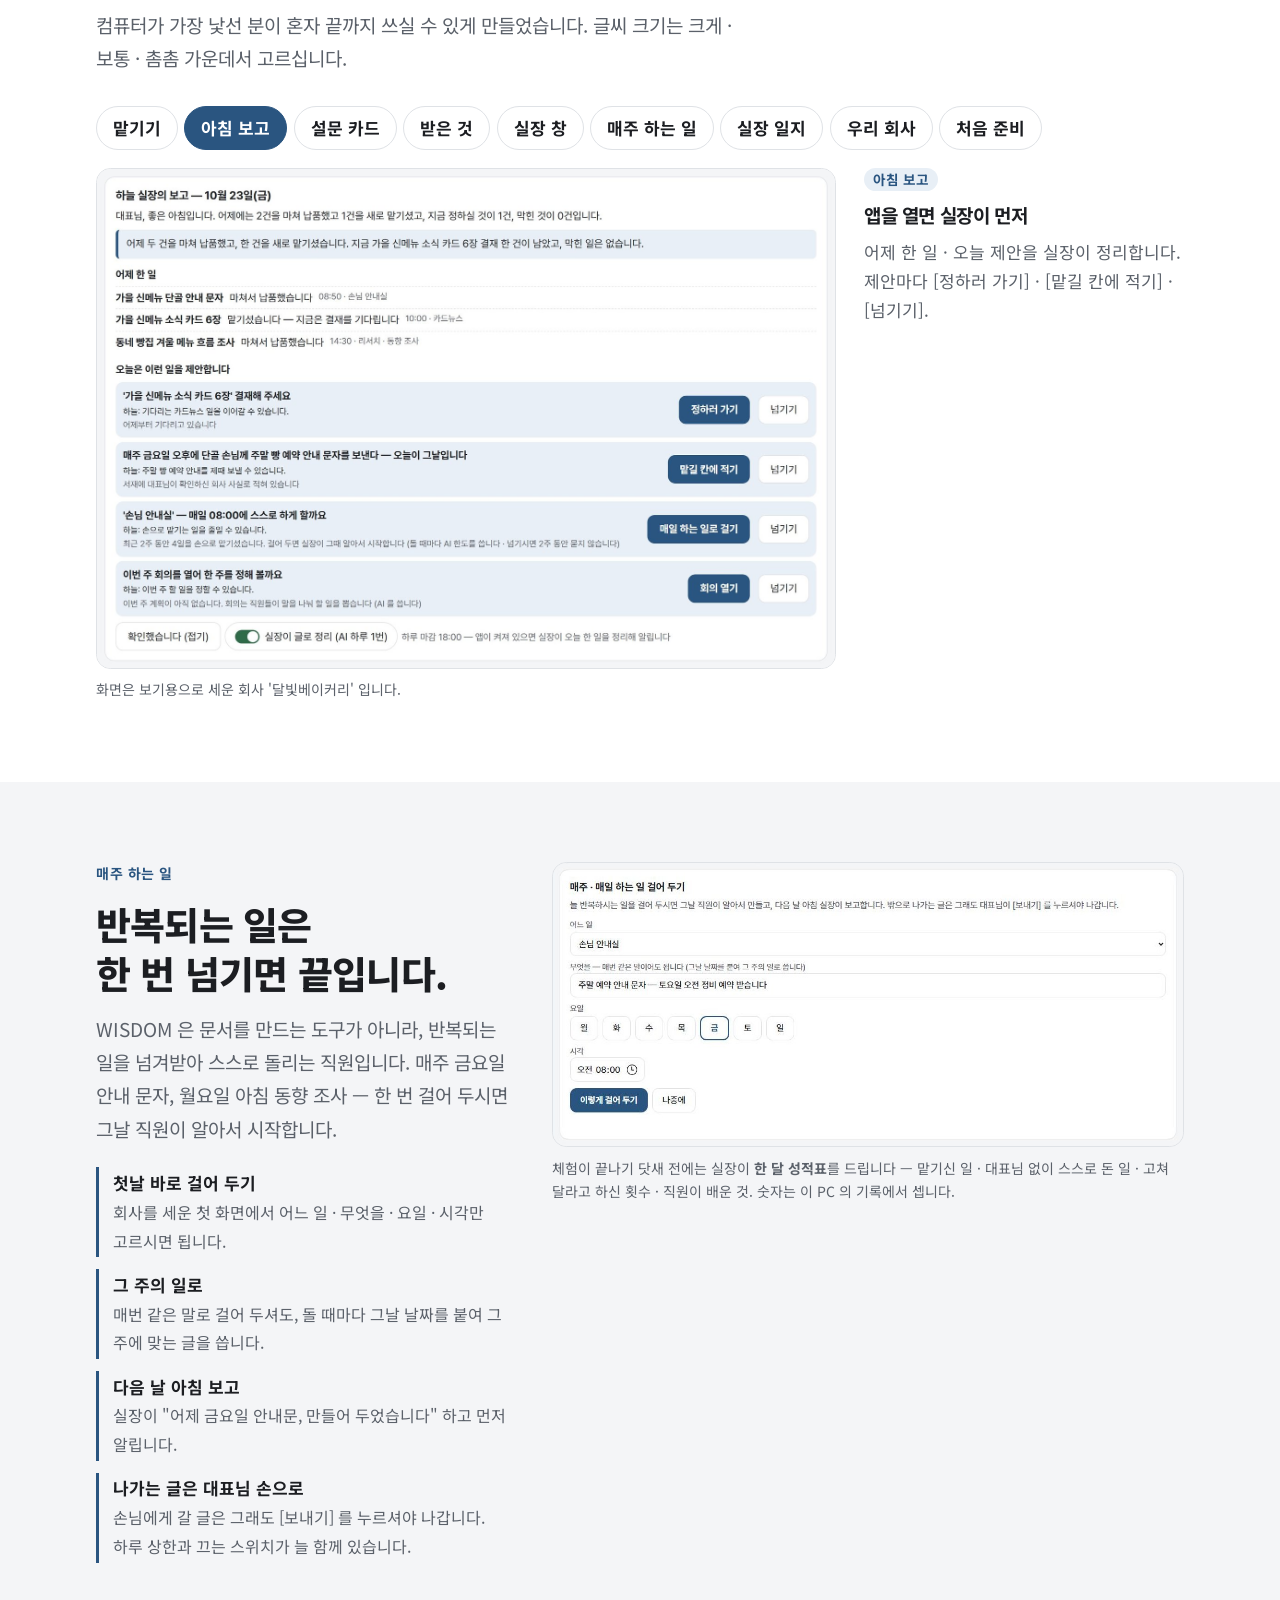
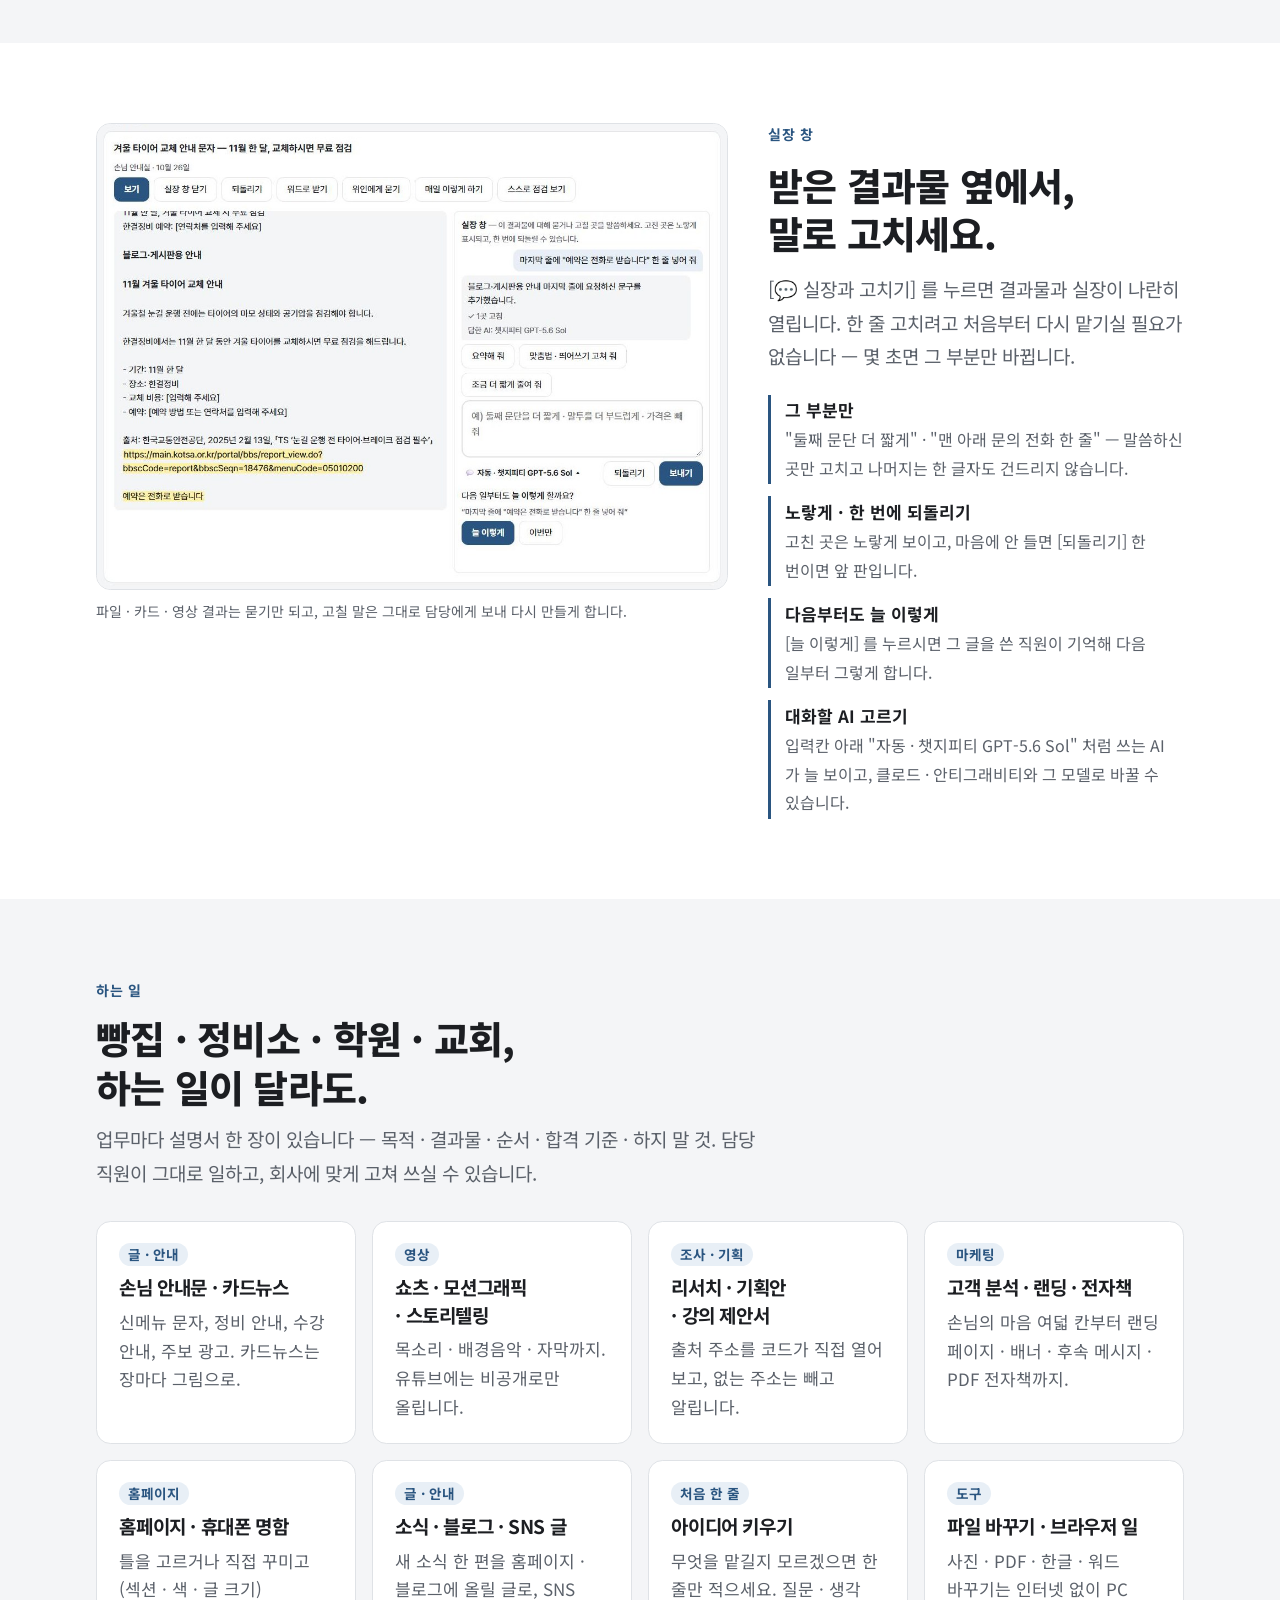
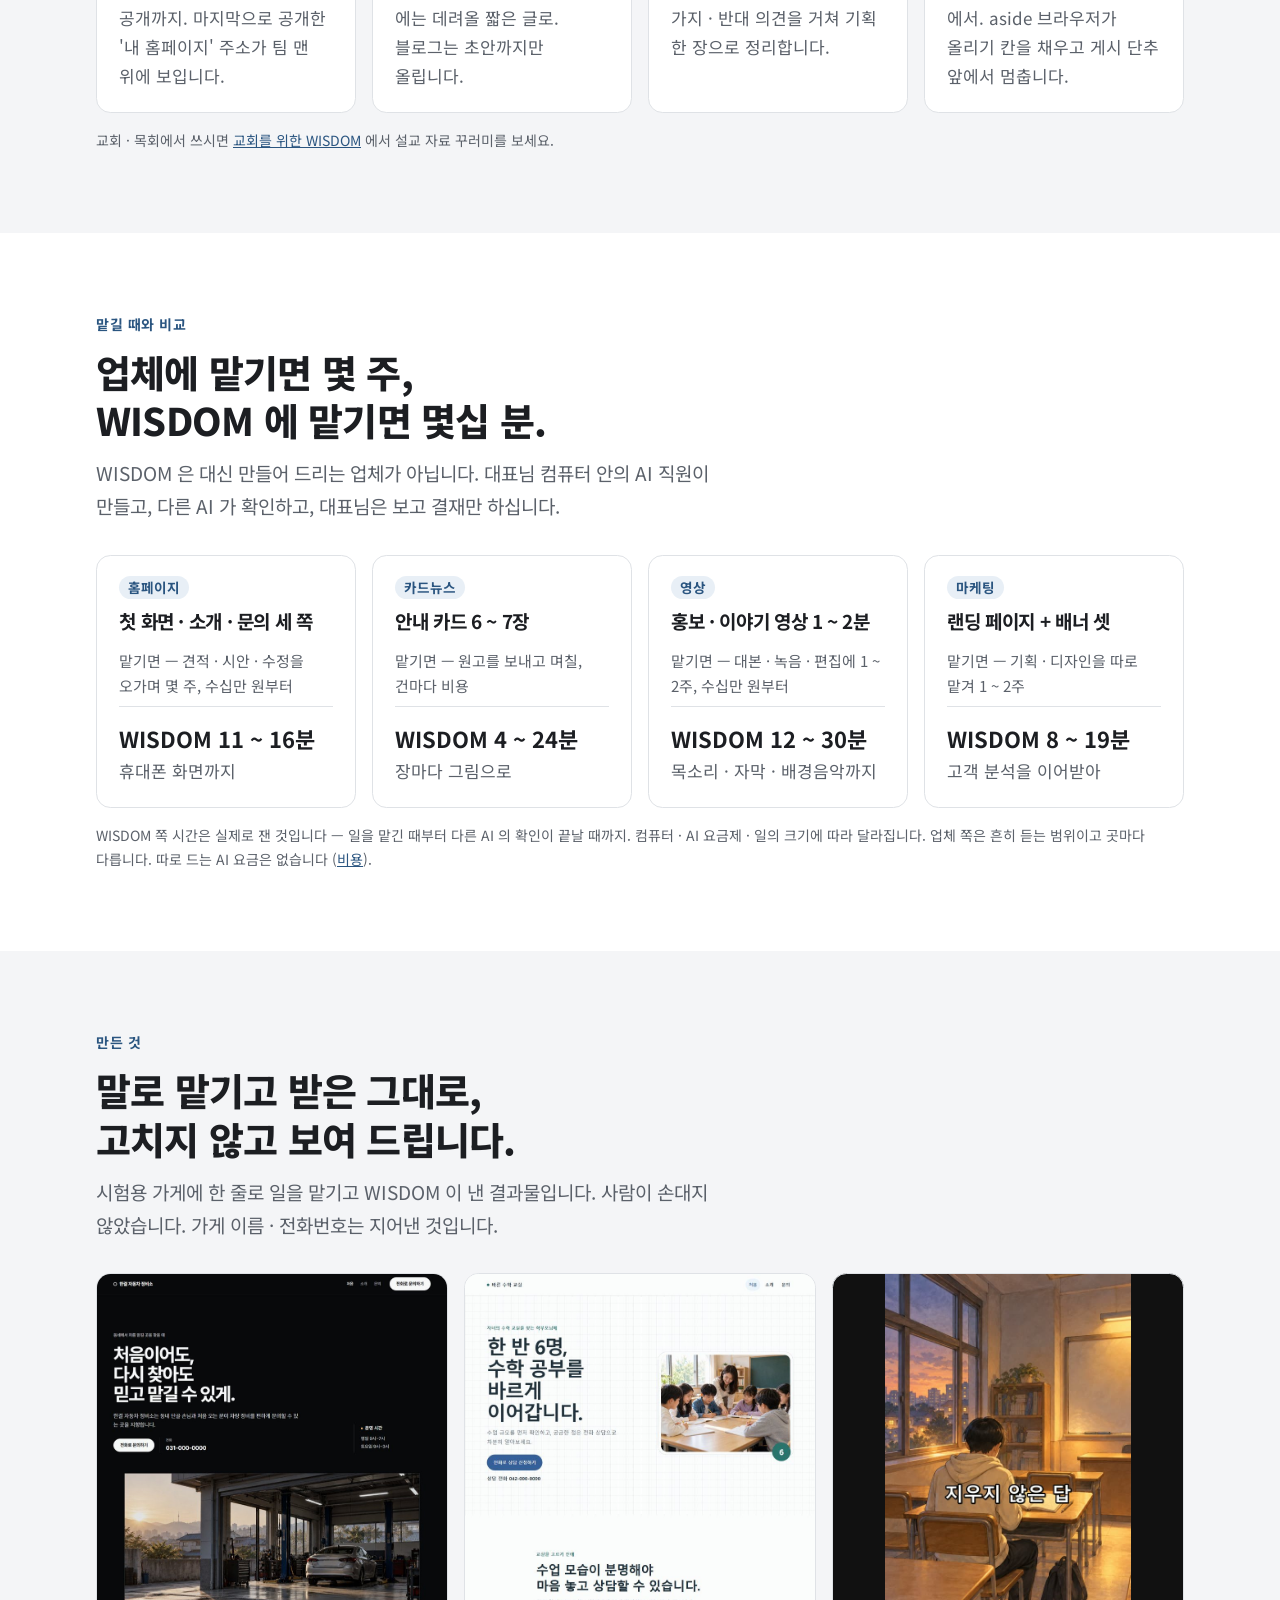
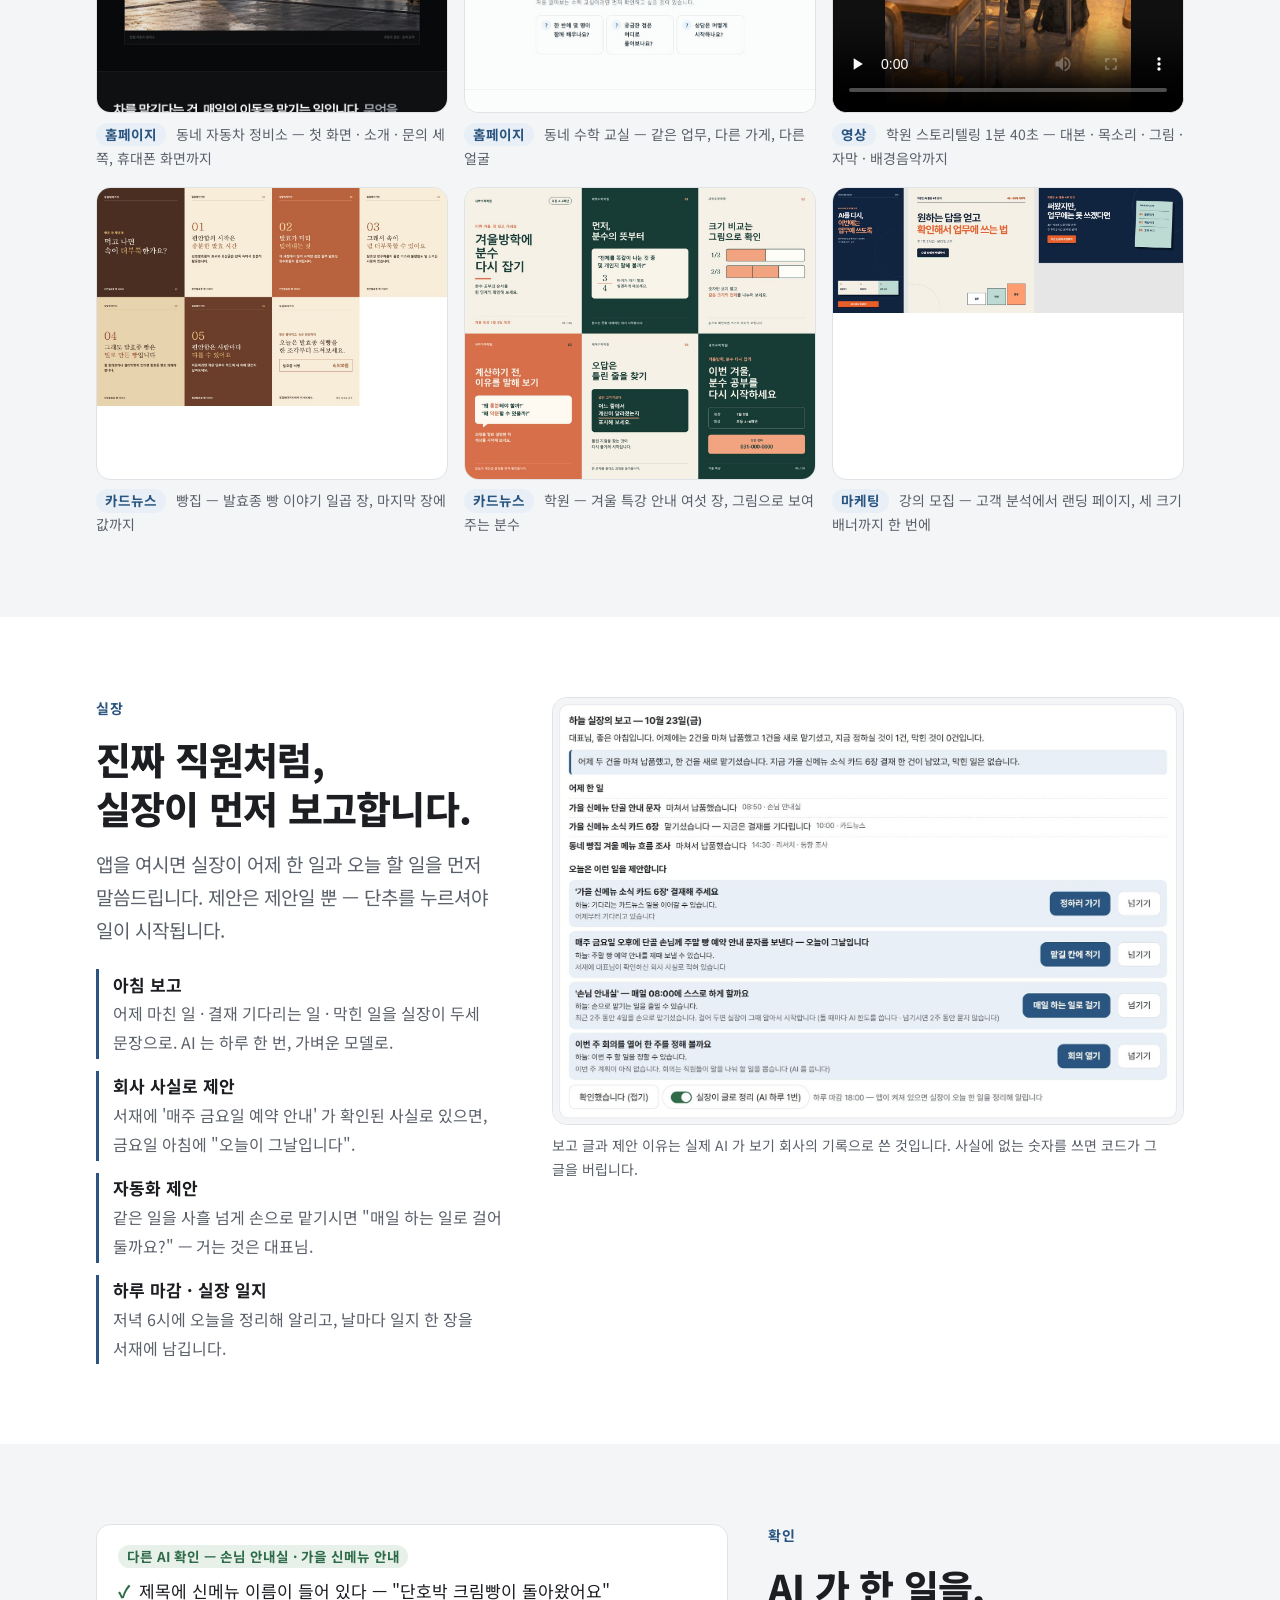
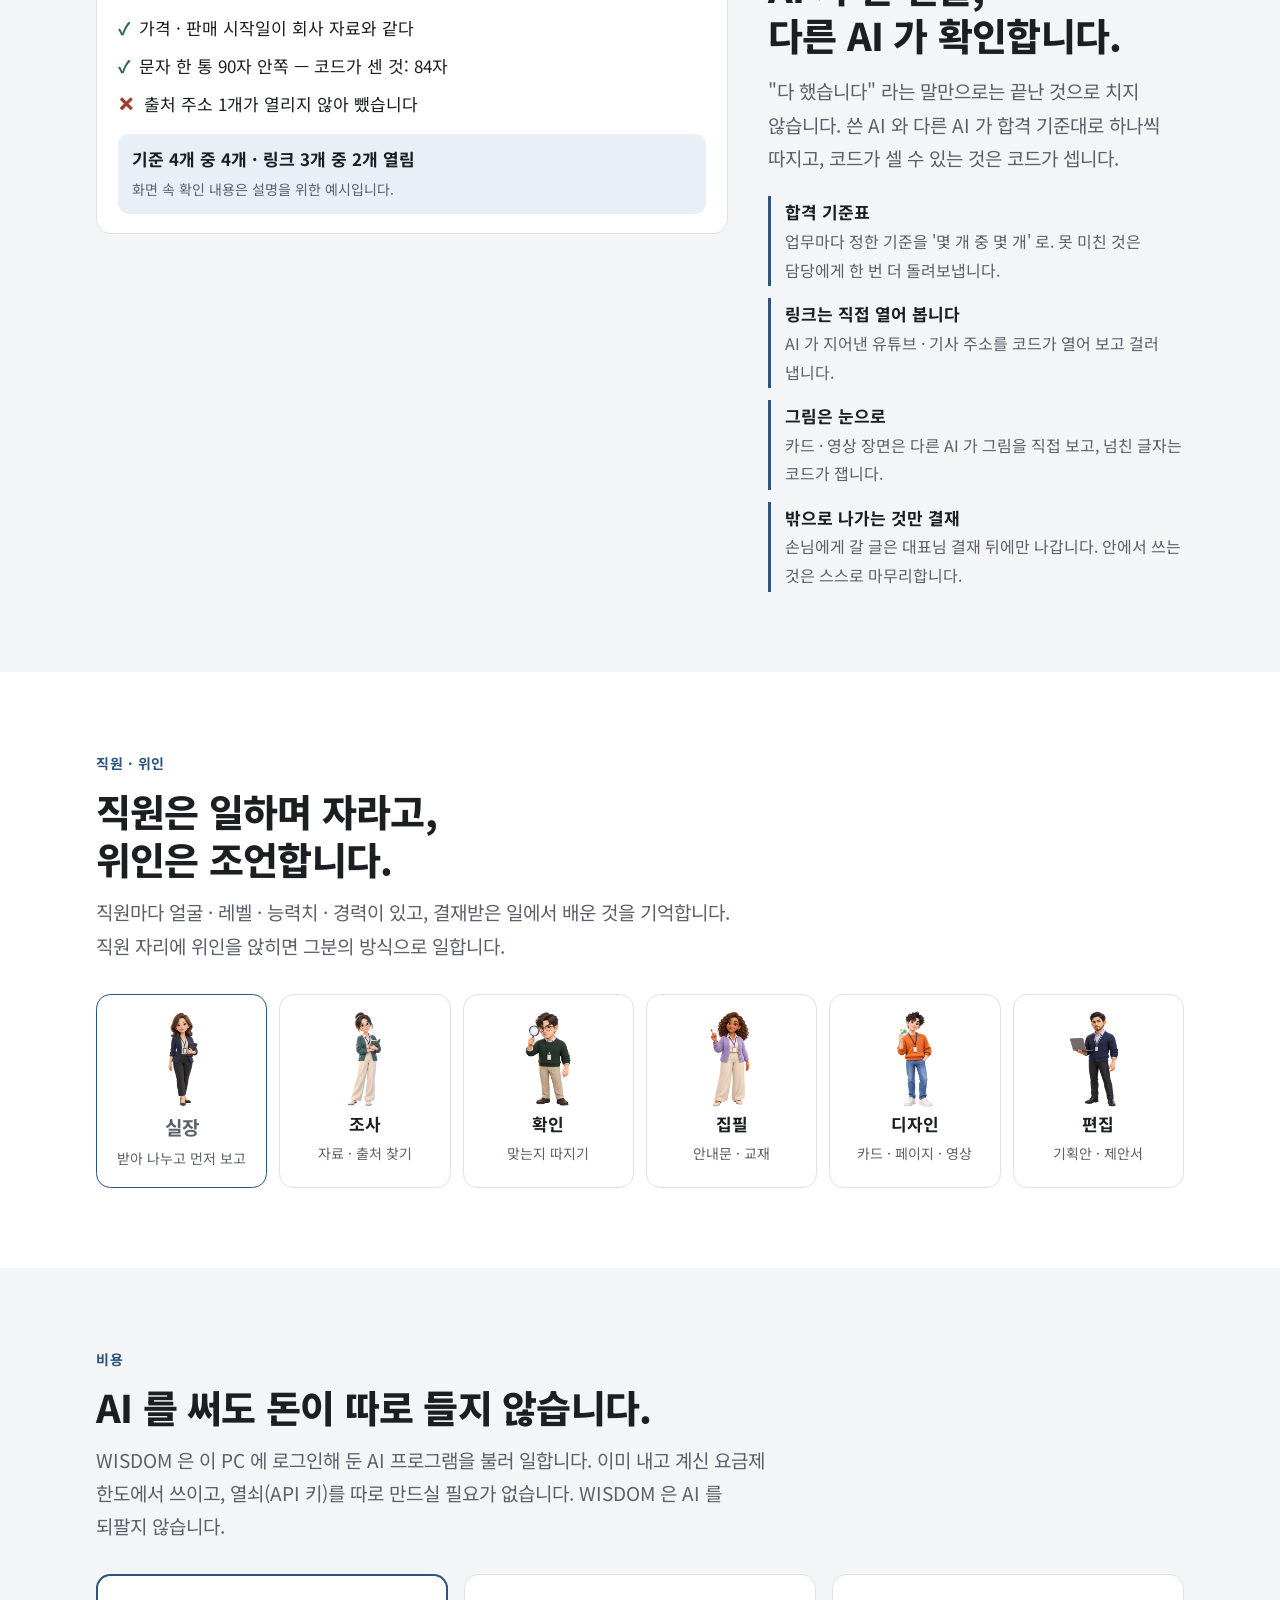
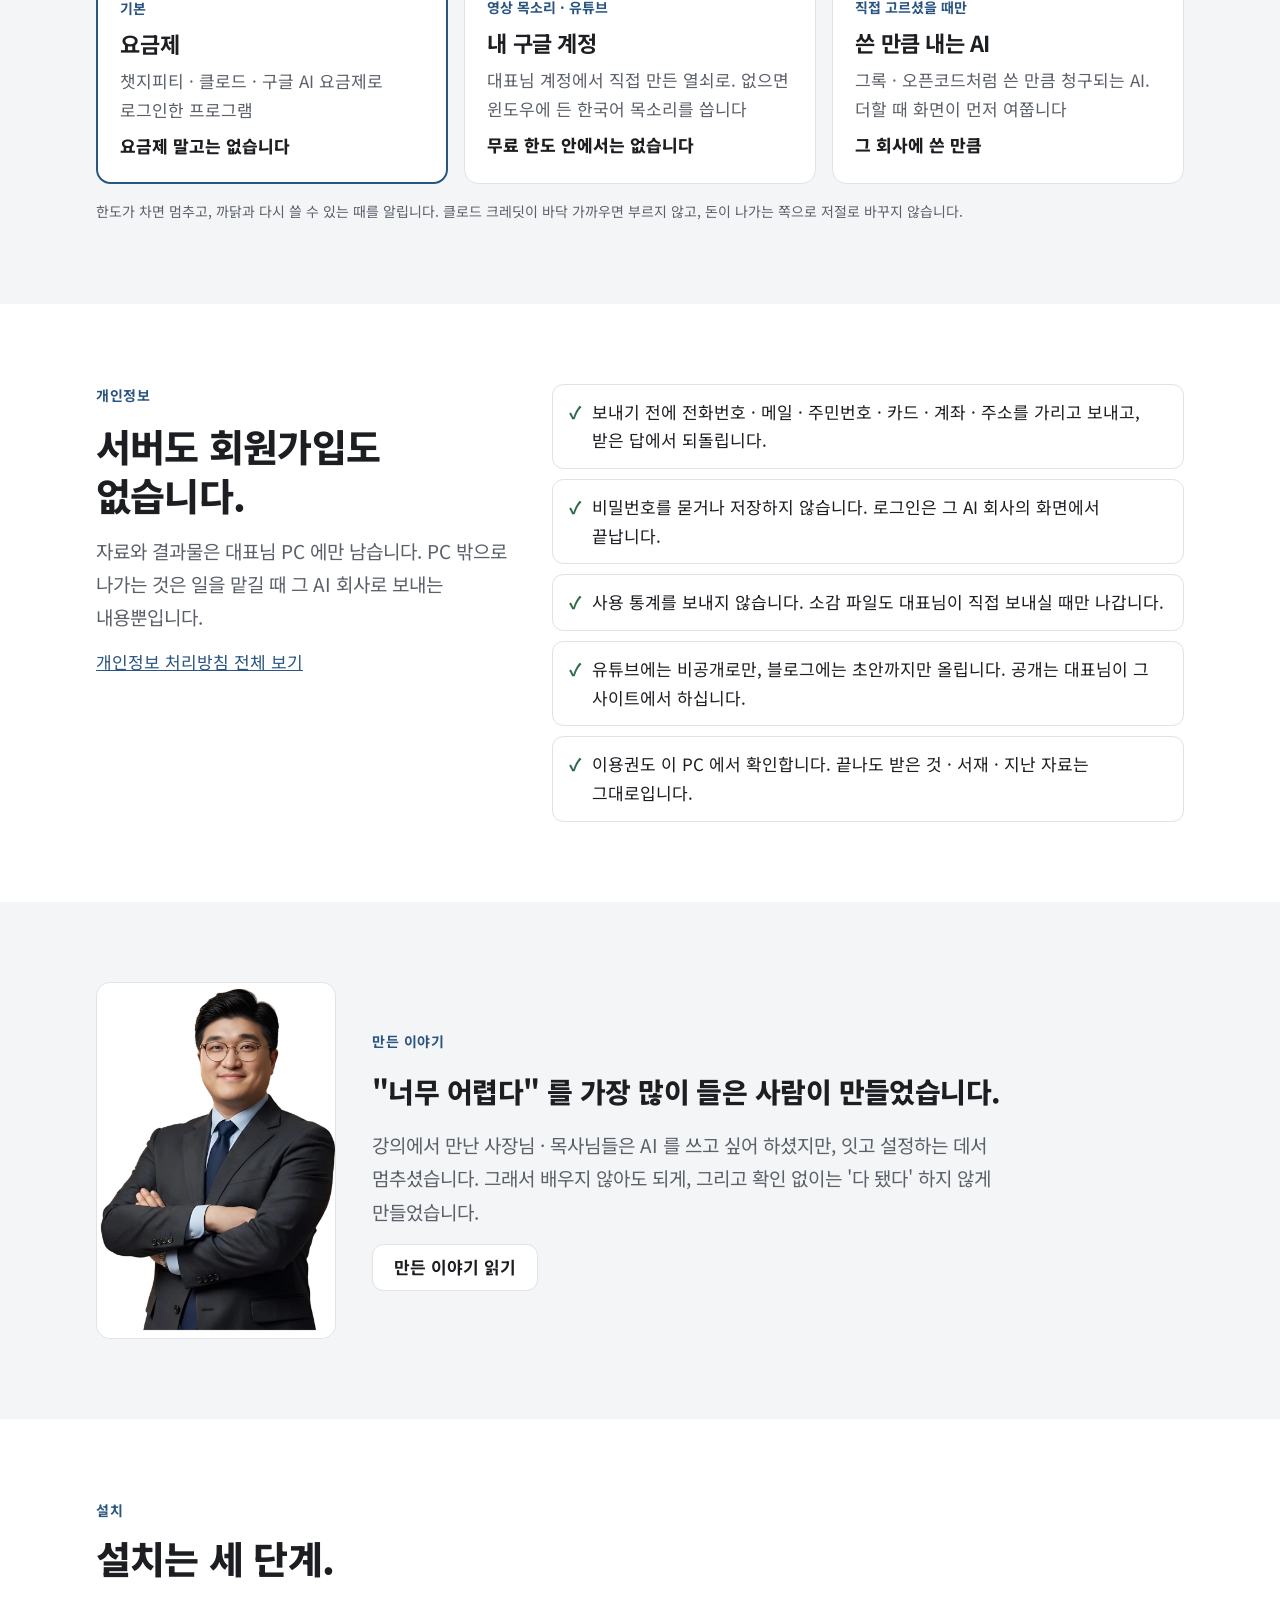
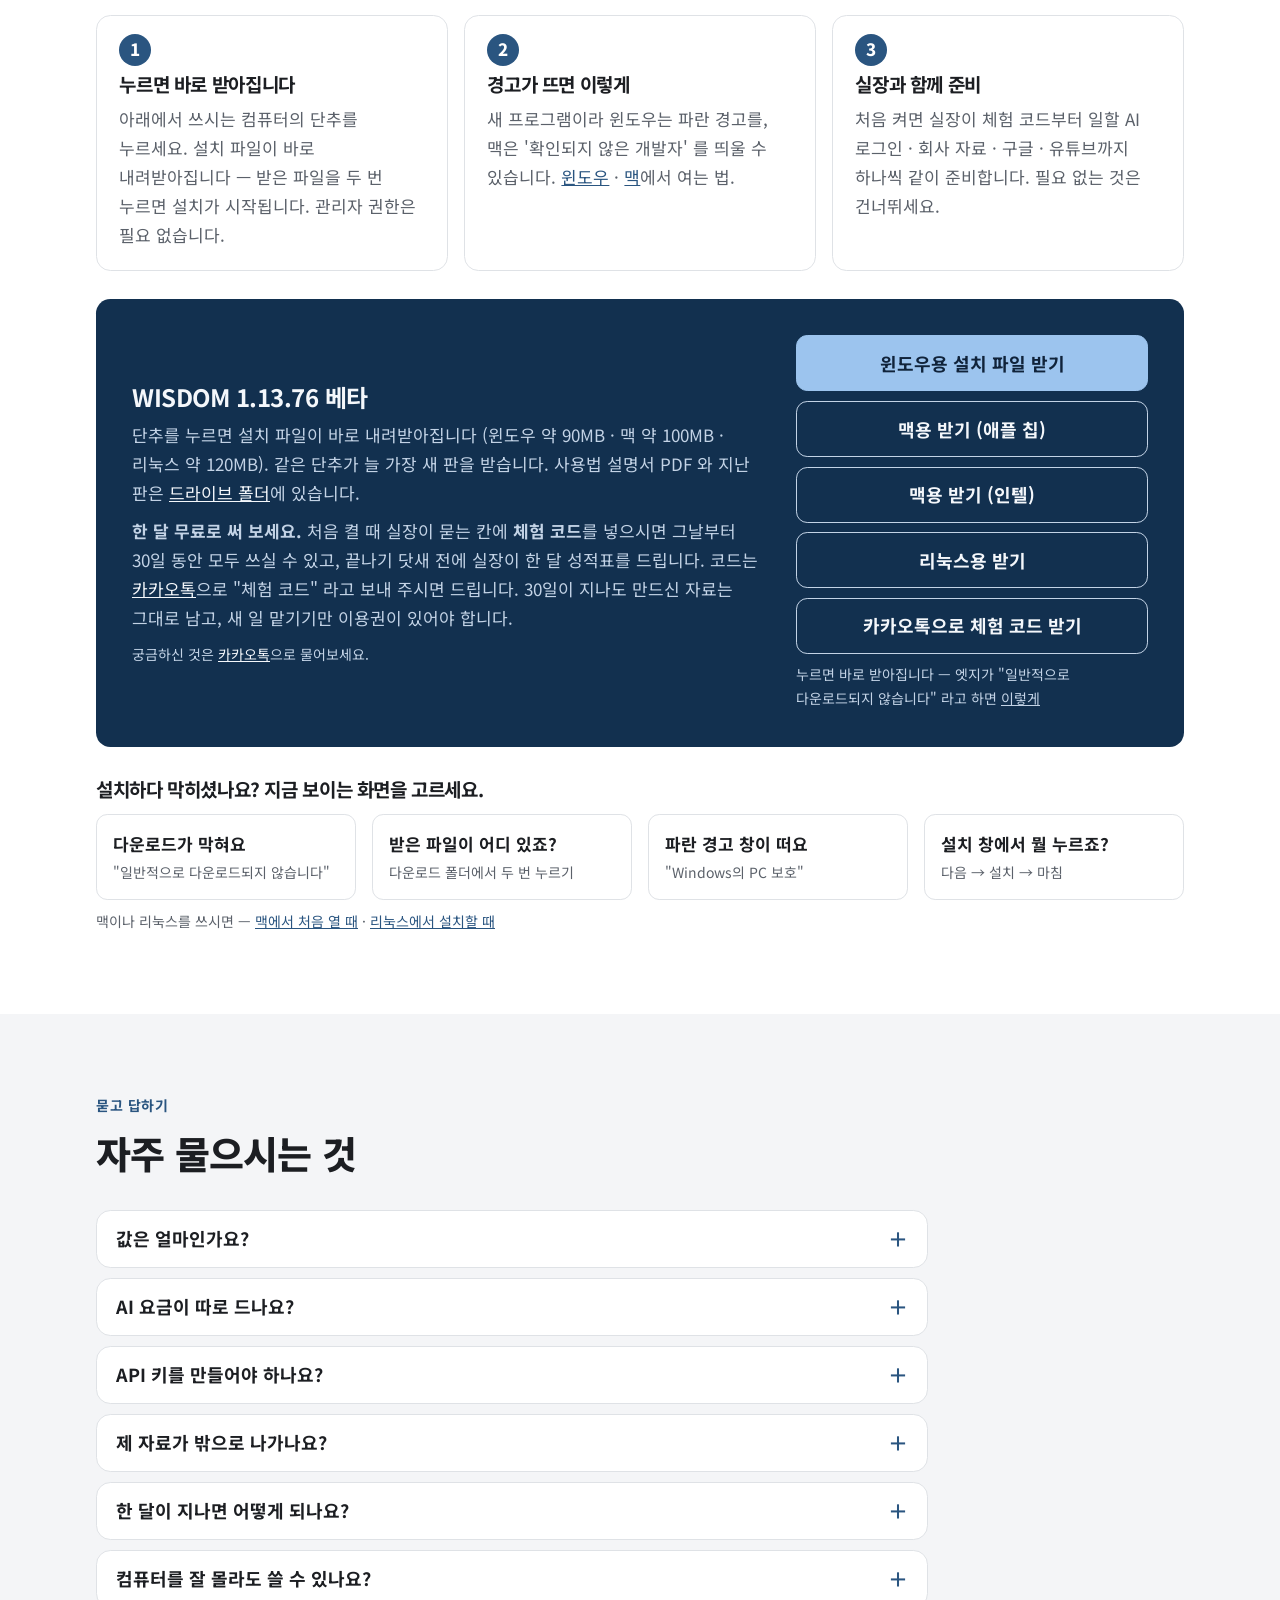
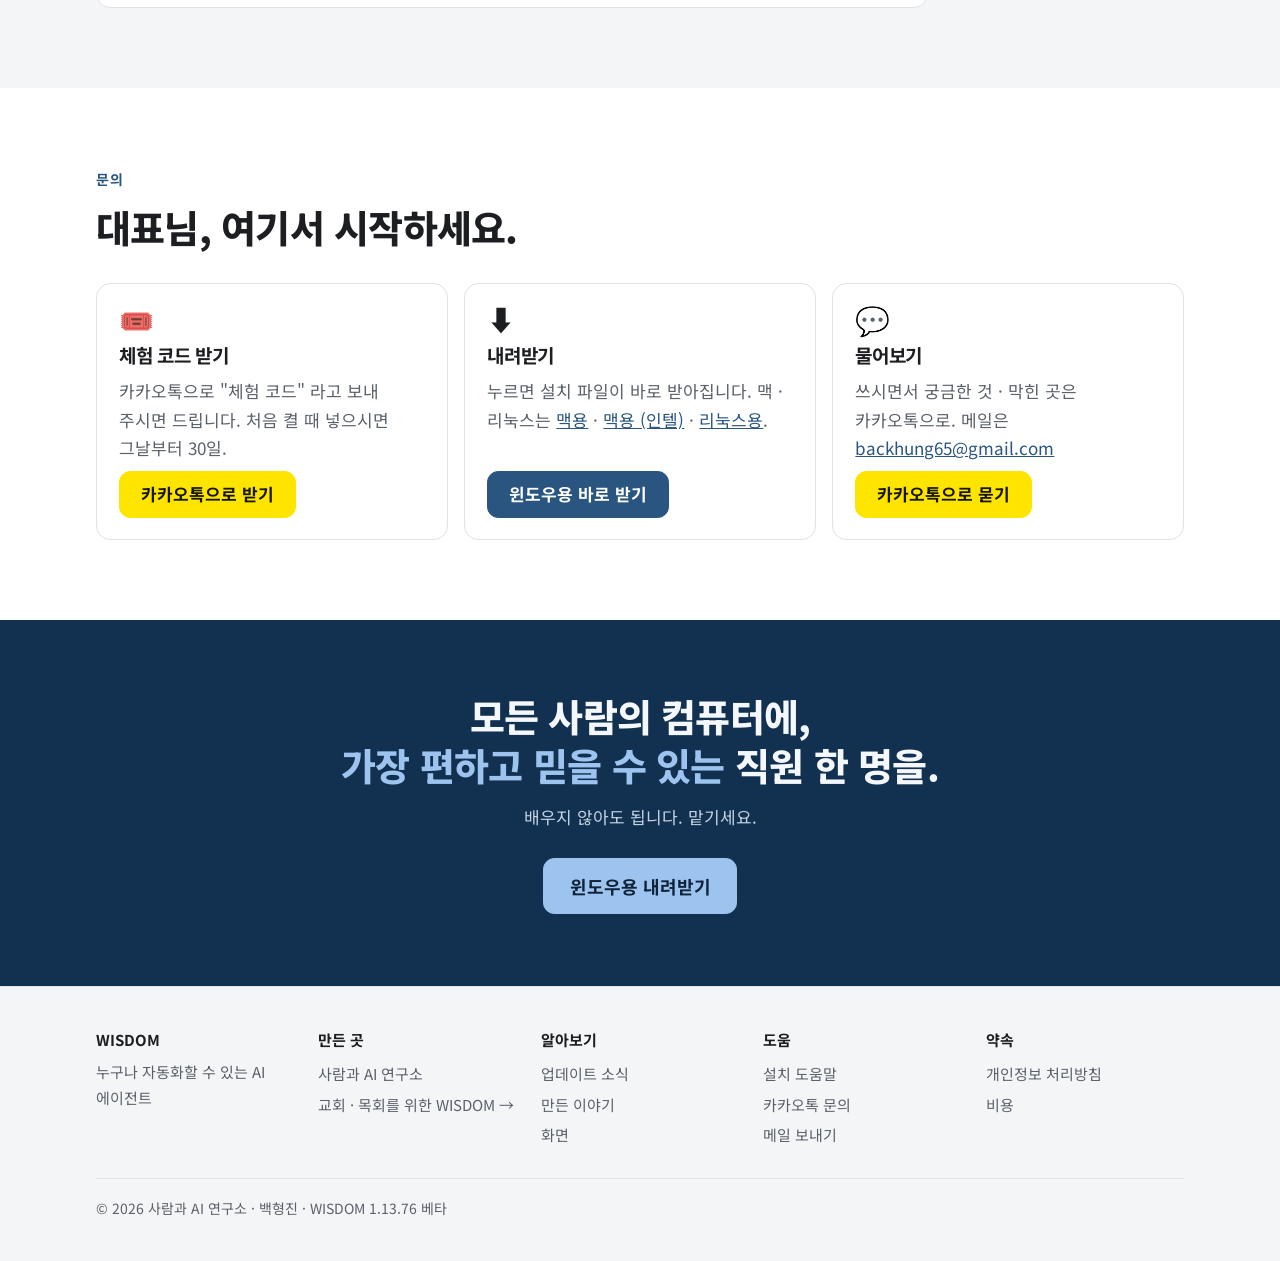
==== commit 7827f8ed: "1.13.76" ====
--- a/index.html
+++ b/index.html
@@ -29,7 +29,7 @@
 <main id="main">
 <section class="hero" id="top">
   <div class="wrap">
-    <a class="pill" href="updates.html"><b>새 판 1.13.75</b> AI 가 얼마나 남았는지 실장이 바로 →</a>
+    <a class="pill" href="updates.html"><b>새 판 1.13.76</b> 클로드 남은 양을 켜자마자 →</a>
     <h1><em>누구나</em> 자동화할 수 있는<br>AI 에이전트</h1>
     <p class="lead">말로 맡기시면 내 컴퓨터 안의 AI 직원들이 안내문 · 카드뉴스 · 영상을 만들고, 다른 AI 가 확인합니다.
       매주 반복하는 일은 한 번 걸어 두면 알아서 하고, 실장이 아침마다 보고합니다. 이미 쓰시는 챗지피티 · 클로드 요금제 그대로.</p>
@@ -39,7 +39,7 @@
       <a class="btn big" href="https://drive.usercontent.google.com/download?id=1jWQ5K6unzf87TFseXKDonnCIFrvl4HJV&export=download&confirm=t">맥용 (인텔) 내려받기</a>
       <a class="btn big" href="https://drive.usercontent.google.com/download?id=1G4w0XSQneakXwANMDuXqgMqlIocNkkys&export=download&confirm=t">리눅스용 내려받기</a>
     </div>
-    <p class="note">1.13.75 베타 · 윈도우 10 · 11 (64비트) · 맥 (애플 칩 · 인텔) · 리눅스 (우분투 22.04 이후 · 64비트) · 한 달 무료 체험 — <a href="https://open.kakao.com/o/smi51Hqi" target="_blank" rel="noopener">카카오톡으로 체험 코드 받기</a> · <a href="install.html">설치 도움말</a></p>
+    <p class="note">1.13.76 베타 · 윈도우 10 · 11 (64비트) · 맥 (애플 칩 · 인텔) · 리눅스 (우분투 22.04 이후 · 64비트) · 한 달 무료 체험 — <a href="https://open.kakao.com/o/smi51Hqi" target="_blank" rel="noopener">카카오톡으로 체험 코드 받기</a> · <a href="install.html">설치 도움말</a></p>
     <div class="facts" aria-label="WISDOM 한눈에">
       <div><b>23</b> 맡길 수 있는 업무</div>
       <div><b>3</b> 이어 쓰는 AI (챗지피티 · 클로드 · 안티그래비티)</div>
@@ -260,7 +260,7 @@
     </div>
     <div class="get">
       <div>
-        <h3 style="font-size:24px">WISDOM 1.13.75 베타</h3>
+        <h3 style="font-size:24px">WISDOM 1.13.76 베타</h3>
         <p style="margin-top:.4rem">단추를 누르면 설치 파일이 바로 내려받아집니다 (윈도우 약 90MB · 맥 약 100MB · 리눅스 약 120MB). 같은 단추가 늘 가장 새 판을 받습니다. 사용법 설명서 PDF 와 지난 판은 <a href="https://drive.google.com/drive/folders/1mOP1srYSzNv9KvTLAzX6_mm_RlCM41Ka?usp=sharing" target="_blank" rel="noopener">드라이브 폴더</a>에 있습니다.</p>
         <p style="margin-top:.6rem"><b>한 달 무료로 써 보세요.</b> 처음 켤 때 실장이 묻는 칸에 <b>체험 코드</b>를 넣으시면 그날부터 30일 동안 모두 쓰실 수 있고, 끝나기 닷새 전에 실장이 한 달 성적표를 드립니다.
           코드는 <a href="https://open.kakao.com/o/smi51Hqi" target="_blank" rel="noopener">카카오톡</a>으로 "체험 코드" 라고 보내 주시면 드립니다. 30일이 지나도 만드신 자료는 그대로 남고, 새 일 맡기기만 이용권이 있어야 합니다.</p>
@@ -331,7 +331,7 @@
     <div><b>도움</b><a href="install.html">설치 도움말</a><a href="https://open.kakao.com/o/smi51Hqi" target="_blank" rel="noopener">카카오톡 문의</a><a href="mailto:backhung65@gmail.com">메일 보내기</a></div>
     <div><b>약속</b><a href="privacy.html">개인정보 처리방침</a><a href="#cost">비용</a></div>
   </div>
-  <p class="last">© 2026 사람과 AI 연구소 · 백형진 · WISDOM 1.13.75 베타</p>
+  <p class="last">© 2026 사람과 AI 연구소 · 백형진 · WISDOM 1.13.76 베타</p>
 </div></footer>
 
 <script>
